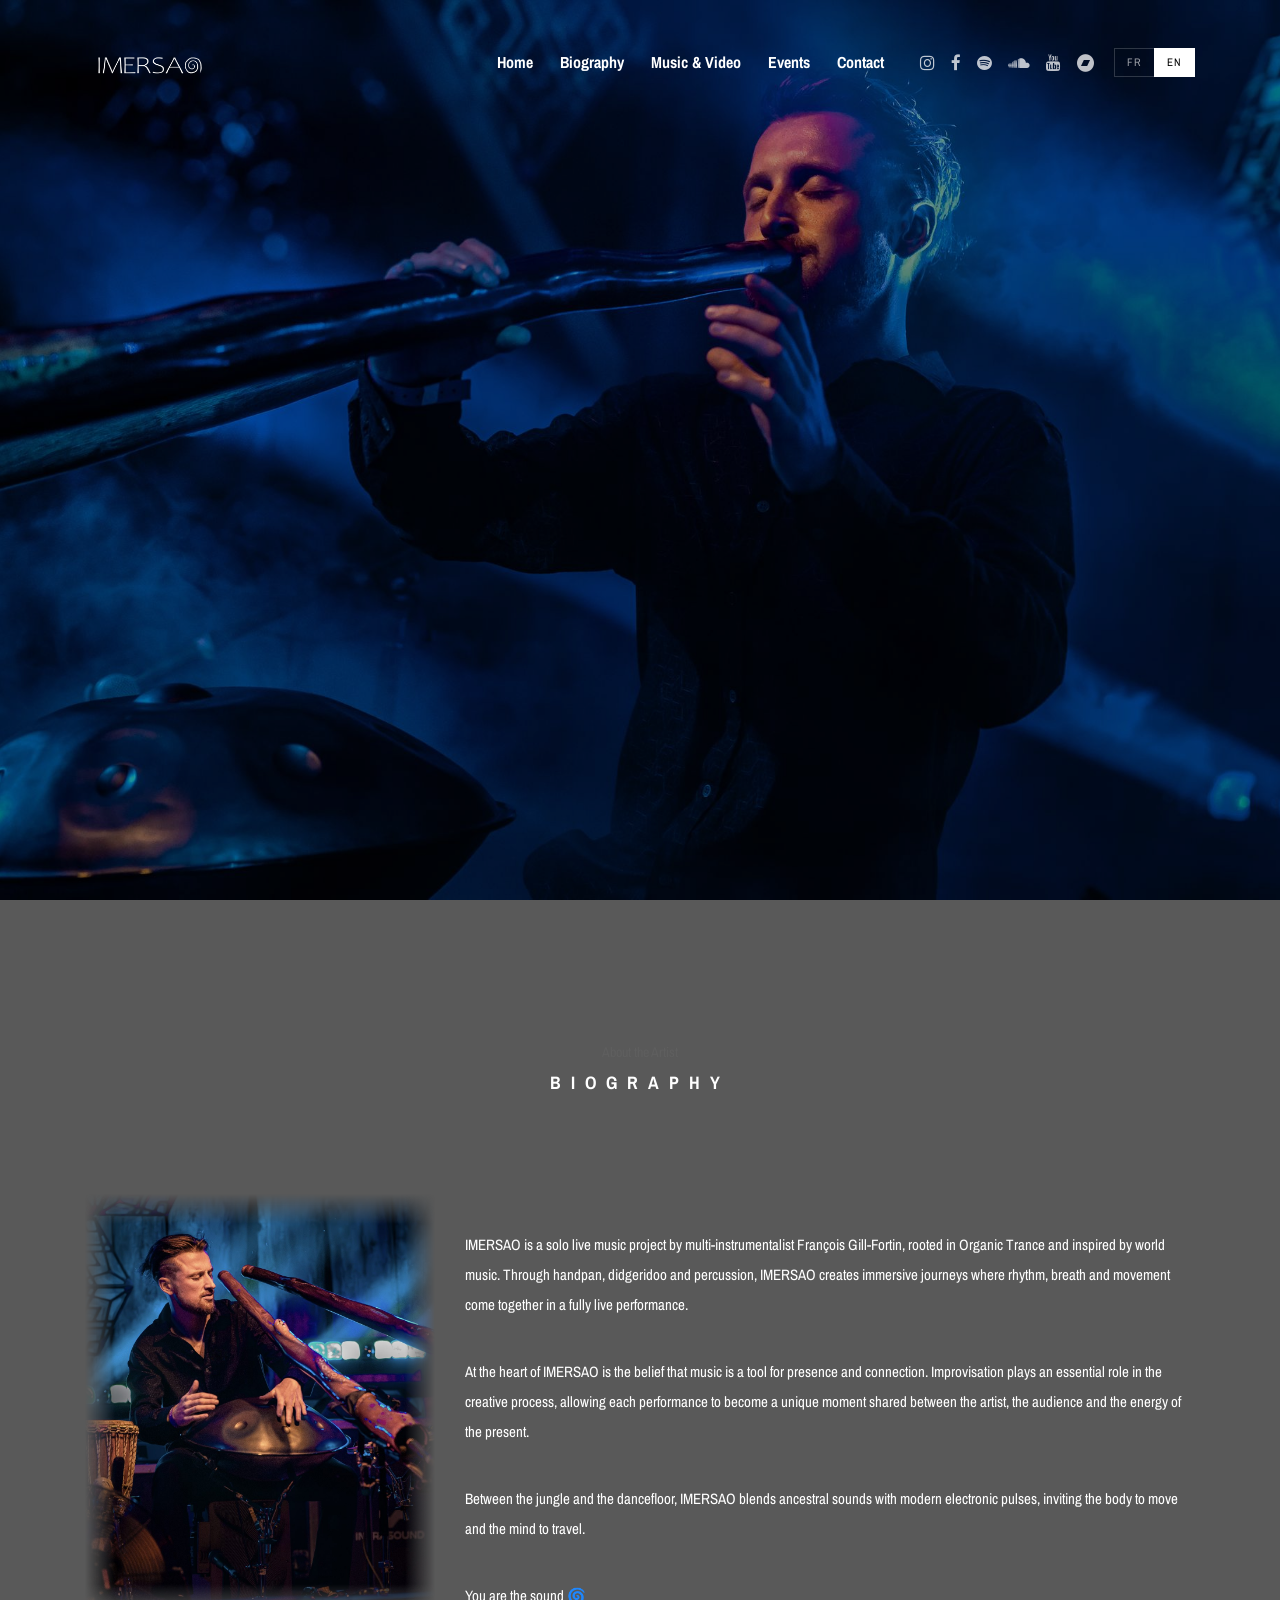
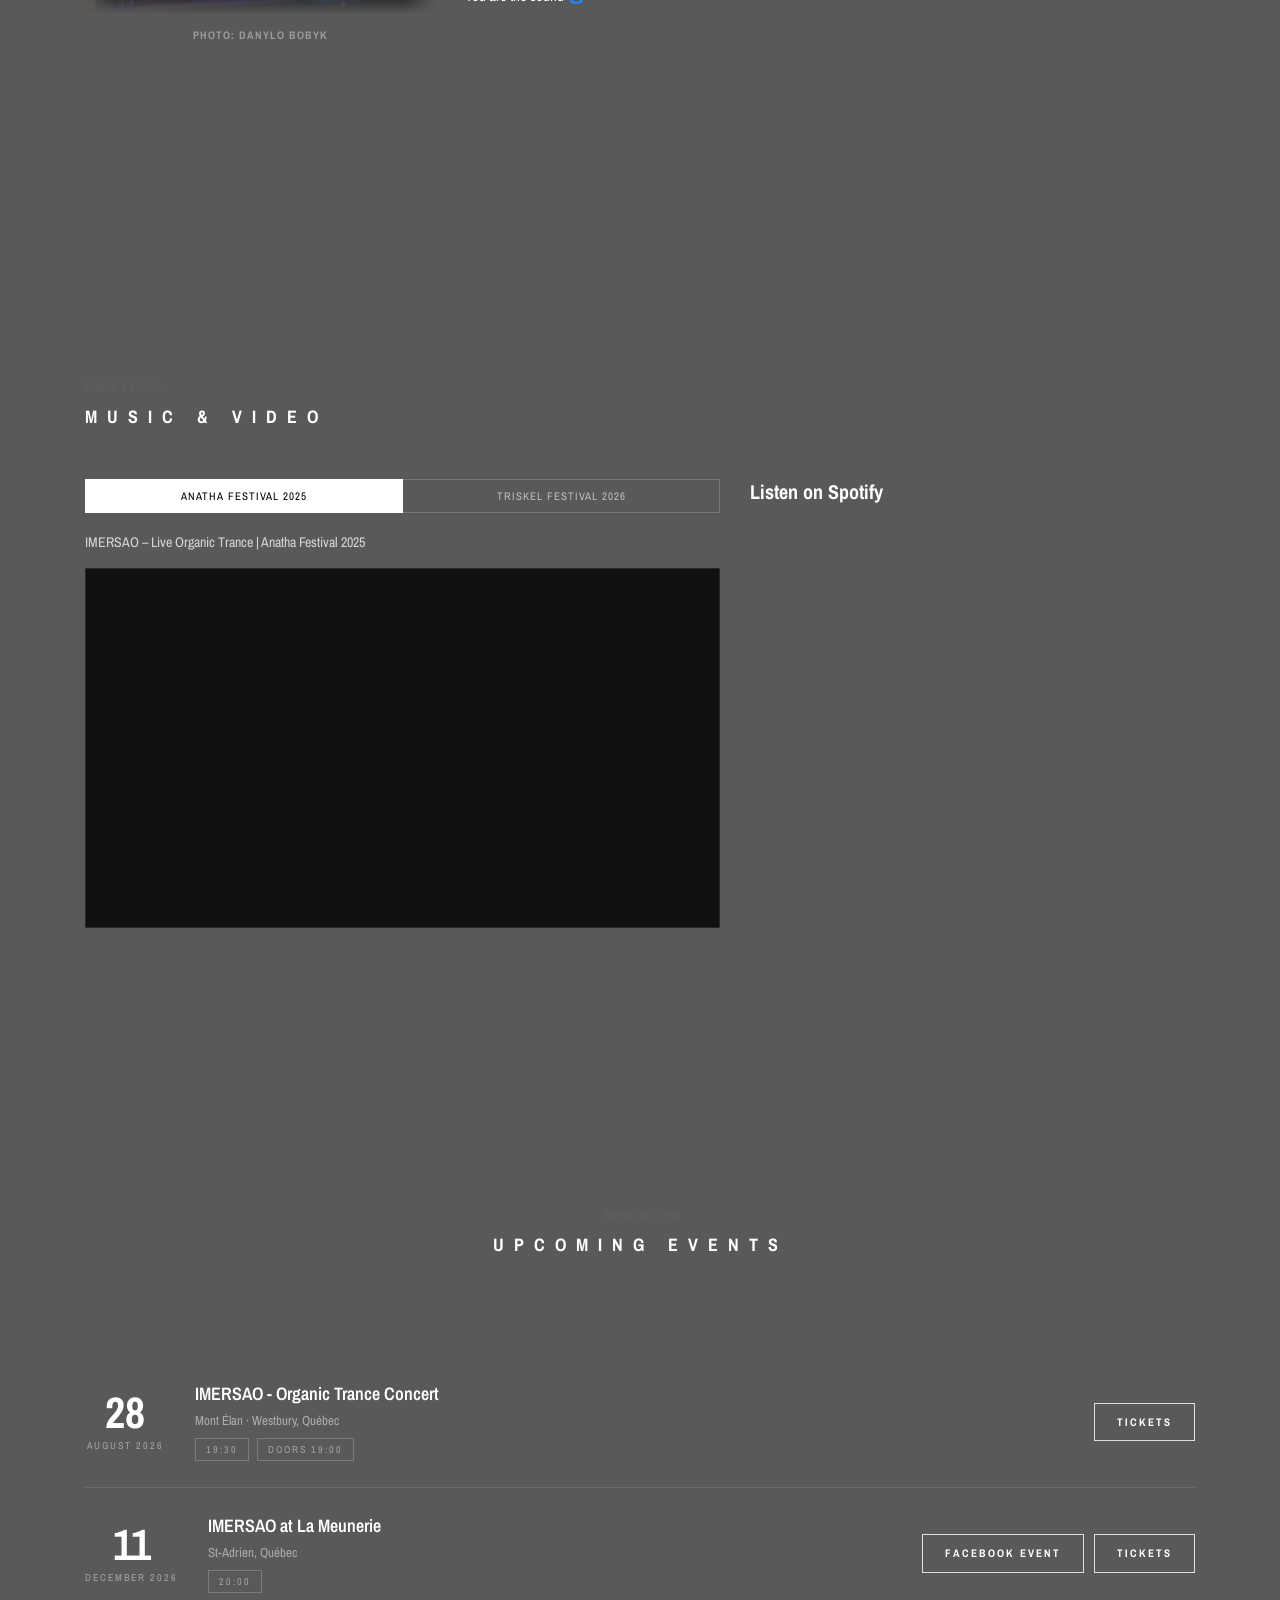
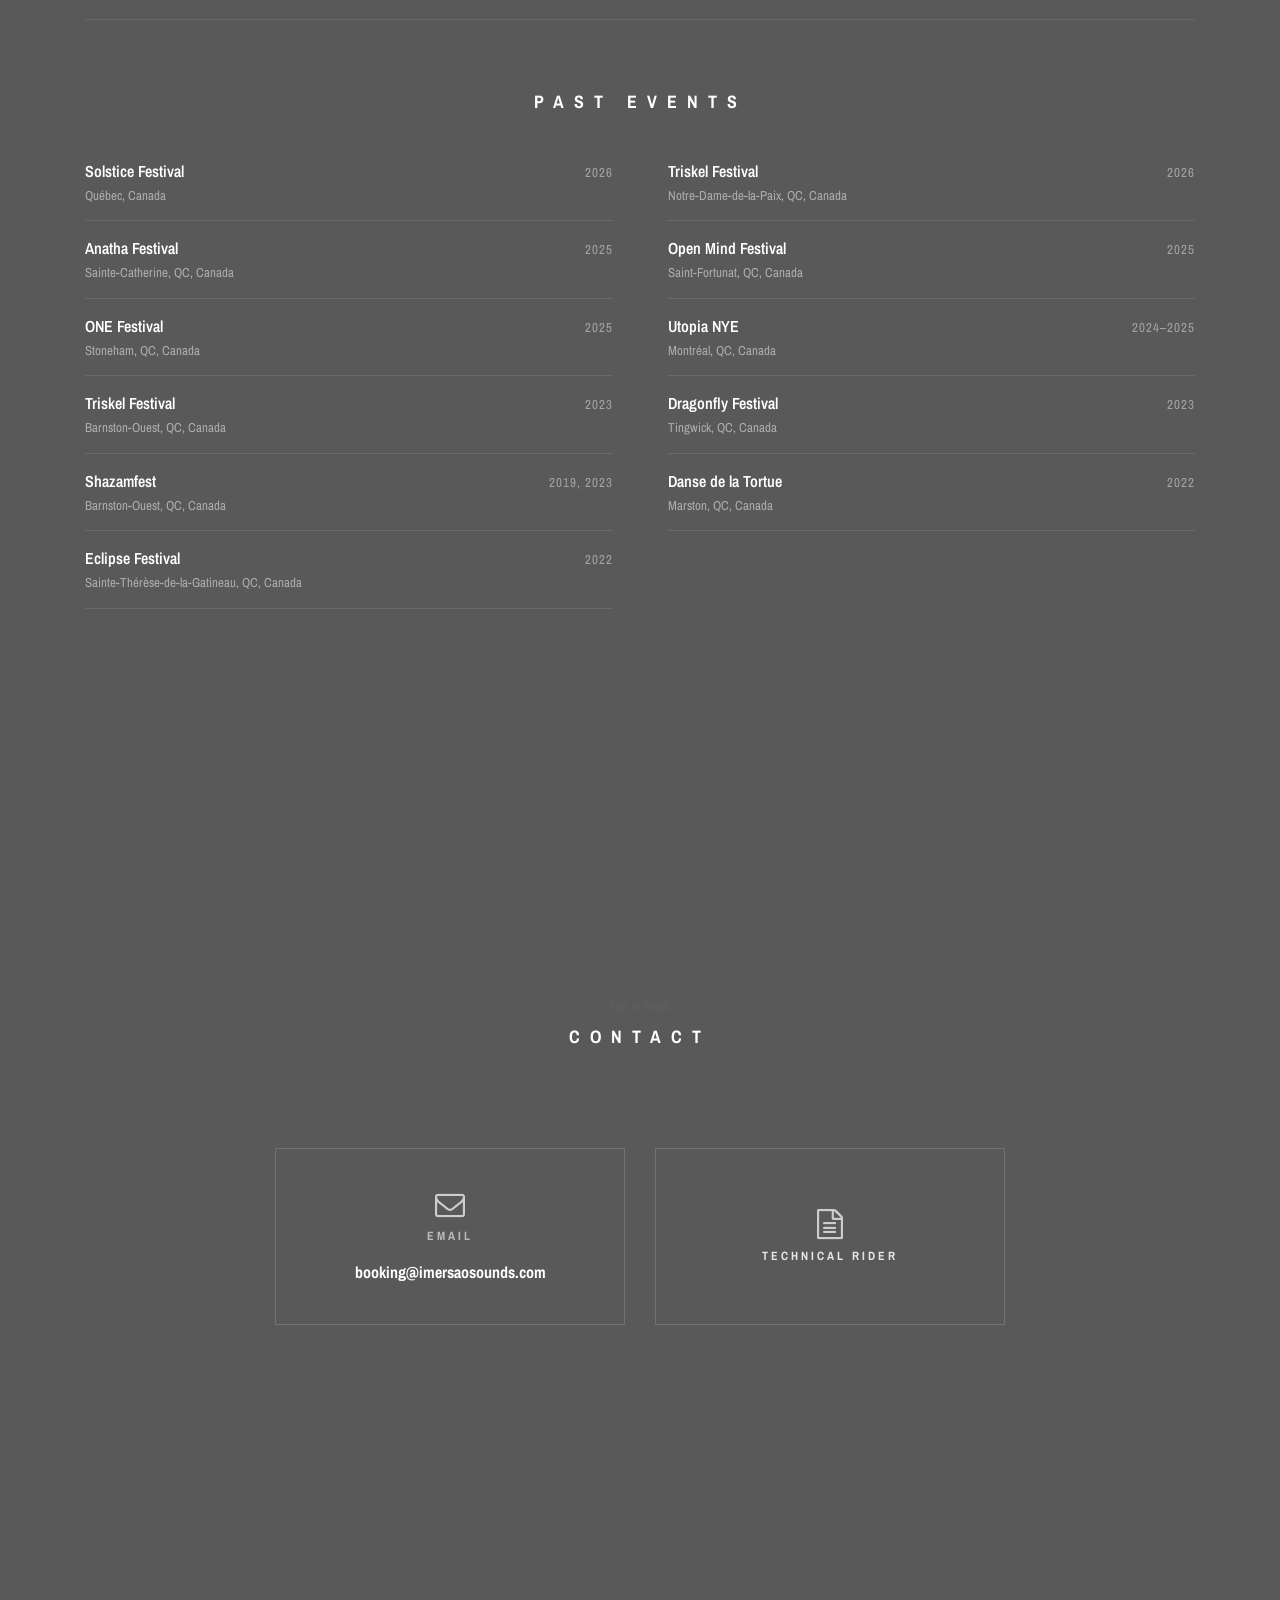
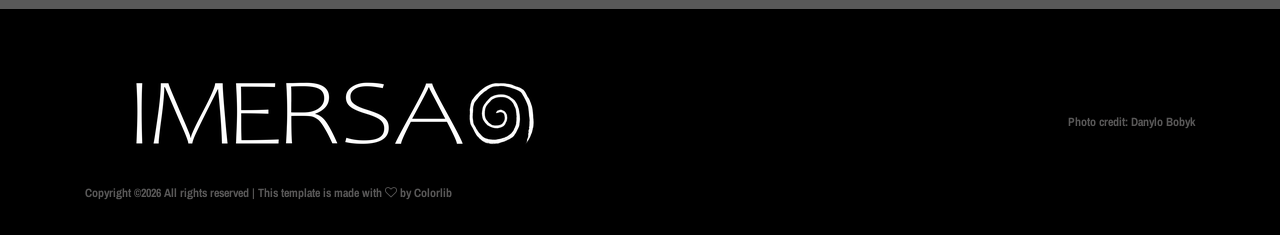
==== index.html @ 619cc7c8 "Modification mise en page event mobile" ====
<!DOCTYPE html>
<html lang="en">

<head>
    <meta charset="UTF-8">
    <meta name="description" content="">
    <meta http-equiv="X-UA-Compatible" content="IE=edge">
    <meta name="viewport" content="width=device-width, initial-scale=1, shrink-to-fit=no">

    <!-- Title -->
    <title>IMERSAO</title>

    <!-- Favicon -->
    <link rel="icon" href="img/core-img/favicon.png">

    <!-- Fonts -->
    <link rel="preconnect" href="https://fonts.googleapis.com">
    <link rel="preconnect" href="https://fonts.gstatic.com" crossorigin>
    <link rel="stylesheet" href="https://fonts.googleapis.com/css?family=Archivo+Narrow:400,400i,500,500i,600,600i,700,700i&display=swap">

    <!-- Preload hero image -->
    <link rel="preload" as="image" href="img/bg-img/bg-1.jpg">

    <!-- Stylesheet (bundled + minified) -->
    <link rel="stylesheet" href="style.min.css">

    <!-- Minimal additions only — no overrides to existing classes -->
    <style>
        .lang-toggle-wrap {
            display: flex;
            align-items: center;
            margin-left: 20px;
        }
        .lang-btn {
            padding: 5px 12px;
            font-size: 11px;
            letter-spacing: 1px;
            text-transform: uppercase;
            cursor: pointer;
            background: transparent;
            color: #fff;
            border: 1px solid rgba(255,255,255,0.3);
            font-family: inherit;
            transition: all 0.2s;
            opacity: 0.6;
        }
        .lang-btn:first-child { border-right: none; }
        .lang-btn.active { background: #fff; color: #000; opacity: 1; }
        .lang-btn:hover:not(.active) { opacity: 1; }

        /* Bio image placeholder */
        .bio-img-placeholder {
            width: 100%;
            min-height: 420px;
            display: flex;
            align-items: center;
            justify-content: center;
            background-size: cover;
            background-position: center;
        }
        .bio-img-placeholder span {
            font-size: 12px;
            letter-spacing: 2px;
            text-transform: uppercase;
            color: rgba(255,255,255,0.3);
        }

        /* Bio stats */
        .bio-stats-row {
            display: flex;
            margin-top: 40px;
            border: 1px solid rgba(255,255,255,0.1);
        }
        .bio-stat-item {
            flex: 1;
            padding: 20px;
            text-align: center;
            border-right: 1px solid rgba(255,255,255,0.1);
        }
        .bio-stat-item:last-child { border-right: none; }
        .bio-stat-num {
            display: block;
            font-size: 34px;
            font-weight: 700;
            color: #fff;
            margin-bottom: 4px;
        }
        .bio-stat-label {
            font-size: 10px;
            letter-spacing: 2px;
            text-transform: uppercase;
            color: rgba(255,255,255,0.45);
        }

        /* Photo credit */
        .photo-credit {
            margin-top: 10px;
            font-size: 11px;
            letter-spacing: 1px;
            text-transform: uppercase;
            color: rgba(255,255,255,0.4);
            text-align: center;
        }
        .photo-credit-footer {
            font-size: 12px;
        }

        /* Media section on dark background */
        #media .music-player-box h5 { color: #fff; }
        .video-caption {
            margin: 0 0 12px;
            font-size: 14px;
            color: rgba(255,255,255,0.75);
        }

        /* Video tabs */
        .video-tabs {
            display: flex;
            gap: 0;
            margin-bottom: 15px;
        }
        .video-tab-btn {
            flex: 1;
            text-align: center;
            padding: 8px 18px;
            font-size: 11px;
            letter-spacing: 1px;
            text-transform: uppercase;
            cursor: pointer;
            background: transparent;
            color: #fff;
            border: 1px solid rgba(255,255,255,0.3);
            font-family: inherit;
            transition: all 0.2s;
            opacity: 0.6;
        }
        .video-tab-btn + .video-tab-btn { border-left: none; }
        .video-tab-btn.active { background: #fff; color: #000; opacity: 1; }
        .video-tab-btn:hover:not(.active) { opacity: 1; }

        /* Video embed */
        .video-embed-wrap {
    position: relative;
    padding-bottom: 56.25%;
    height: 0;
    overflow: hidden;
    border: 1px solid rgba(255,255,255,0.1);
    background: #111;
    cursor: pointer;
}
.video-embed-wrap iframe {
    position: absolute;
    top: 0; left: 0;
    width: 100%; height: 100%;
    border: none;
}
.video-thumb {
    position: absolute;
    inset: 0;
    background-size: cover;
    background-position: center;
    background-color: #111;
    display: flex;
    align-items: center;
    justify-content: center;
    cursor: pointer;
    transition: opacity 0.3s;
}
.video-thumb:hover { opacity: 0.85; }
.video-thumb::before {
    content: '';
    position: absolute;
    inset: 0;
    background: rgba(0,0,0,0.35);
}
.video-play-circle {
    position: relative;
    z-index: 2;
    width: 72px; height: 72px;
    border-radius: 50%;
    background: rgba(255,255,255,0.92);
    display: flex; align-items: center; justify-content: center;
    transition: transform 0.2s;
}
.video-thumb:hover .video-play-circle { transform: scale(1.1); }
.video-play-circle svg { width: 28px; height: 28px; margin-left: 4px; }
.video-id-input-wrap {
    position: absolute;
    bottom: 12px; left: 12px; right: 12px;
    z-index: 10;
    display: flex;
    gap: 8px;
}
.video-id-input {
    flex: 1;
    padding: 7px 12px;
    background: rgba(0,0,0,0.7);
    border: 1px solid rgba(255,255,255,0.3);
    color: #fff;
    font-size: 12px;
    font-family: inherit;
    outline: none;
}
.video-id-input::placeholder { color: rgba(255,255,255,0.4); }
.video-id-btn {
    padding: 7px 14px;
    background: #fff;
    color: #000;
    border: none;
    font-size: 11px;
    letter-spacing: 1px;
    text-transform: uppercase;
    cursor: pointer;
    font-family: inherit;
    font-weight: 600;
}

        /* Track list */
        .track-list { list-style: none; padding: 0; margin: 0; }
        .track-item {
            display: flex;
            align-items: center;
            gap: 12px;
            padding: 12px 0;
            border-bottom: 1px solid rgba(255,255,255,0.08);
            cursor: pointer;
            transition: padding-left 0.2s;
        }
        .track-item:hover { padding-left: 6px; }
        .track-num { font-size: 12px; color: rgba(255,255,255,0.3); width: 22px; text-align: center; flex-shrink: 0; }
        .track-info { flex: 1; }
        .track-name { font-size: 14px; color: #fff; margin-bottom: 2px; }
        .track-artist { font-size: 12px; color: rgba(255,255,255,0.45); }
        .track-dur { font-size: 12px; color: rgba(255,255,255,0.35); flex-shrink: 0; }
        .track-play-btn {
            width: 30px; height: 30px;
            border-radius: 50%;
            border: 1px solid rgba(255,255,255,0.3);
            background: transparent;
            color: #fff;
            display: flex; align-items: center; justify-content: center;
            cursor: pointer;
            transition: all 0.2s;
            flex-shrink: 0;
        }
        .track-play-btn:hover { background: #fff; color: #000; }
        .track-play-btn svg { width: 10px; height: 10px; }
        .player-bar {
            margin-top: 18px;
            padding: 14px 16px;
            background: rgba(255,255,255,0.05);
            border: 1px solid rgba(255,255,255,0.1);
        }
        .player-meta { margin-bottom: 8px; }
        .player-track-name { font-size: 13px; color: #fff; }
        .player-track-artist { font-size: 11px; color: rgba(255,255,255,0.45); }
        audio { width: 100%; }

        /* Events */
        .event-row {
            display: flex;
            align-items: center;
            gap: 30px;
            padding: 26px 0;
            border-bottom: 1px solid rgba(255,255,255,0.1);
            transition: padding-left 0.3s;
        }
        .event-row:hover { padding-left: 8px; }
        .event-date-box { text-align: center; min-width: 80px; flex-shrink: 0; }
        .event-day { font-size: 44px; font-weight: 700; color: #fff; line-height: 1; }
        .event-month-lbl { font-size: 10px; letter-spacing: 2px; text-transform: uppercase; color: rgba(255,255,255,0.45); margin-top: 4px; }
        .event-details { flex: 1; }
        .event-details h5 { font-size: 18px; color: #fff; margin-bottom: 5px; font-weight: 600; }
        .event-venue-lbl { font-size: 13px; color: rgba(255,255,255,0.5); }
        .event-tags-row { display: flex; gap: 8px; margin-top: 8px; }
        .event-tag {
            font-size: 10px; letter-spacing: 2px; text-transform: uppercase;
            padding: 3px 10px;
            border: 1px solid rgba(255,255,255,0.2);
            color: rgba(255,255,255,0.45);
        }
        .event-ticket-btn {
            display: inline-block;
            padding: 10px 22px;
            border: 1px solid rgba(255,255,255,0.8);
            color: #fff;
            font-size: 11px;
            letter-spacing: 2px;
            text-transform: uppercase;
            text-decoration: none;
            white-space: nowrap;
            transition: all 0.2s;
            flex-shrink: 0;
        }
        .event-ticket-btn:hover { background: #fff; color: #000; text-decoration: none; }
        .event-ticket-btn.sold-out { border-color: rgba(255,255,255,0.2); color: rgba(255,255,255,0.3); pointer-events: none; }

        /* Form success */
        .form-success {
            display: none;
            padding: 14px 18px;
            border: 1px solid rgba(255,255,255,0.3);
            background: rgba(255,255,255,0.05);
            color: #fff;
            font-size: 13px;
            margin-top: 16px;
            letter-spacing: 1px;
        }

        @media (max-width: 767px) {

            /* Upcoming events — mobile layout */
            .event-row {
                display: grid;
                grid-template-columns: 64px minmax(0, 1fr);
                column-gap: 16px;
                row-gap: 14px;
                align-items: start;
                padding: 24px 0;
            }

            .event-date-box {
                grid-column: 1;
                width: 64px;
                min-width: 64px;
                text-align: center;
            }

            .event-day {
                font-size: 38px;
            }

            .event-month-lbl {
                font-size: 9px;
                letter-spacing: 1.5px;
            }

            .event-details {
                grid-column: 2;
                min-width: 0;
            }

            .event-details h5 {
                font-size: 17px;
                line-height: 1.25;
                margin-bottom: 5px;
            }

            .event-venue-lbl {
                font-size: 12px;
                line-height: 1.4;
            }

            .event-tags-row {
                flex-wrap: wrap;
                gap: 6px;
                margin-top: 8px;
            }

            .event-tag {
                font-size: 9px;
                letter-spacing: 1.5px;
            }

            /* Single ticket button */
            .event-row > .event-ticket-btn {
                grid-column: 1 / -1;
                width: 100%;
                box-sizing: border-box;
                text-align: center;
                margin-top: 2px;
            }

            /* Multiple event buttons */
            .event-row > .event-actions {
                grid-column: 1 / -1;
                width: 100% !important;
                display: flex !important;
                gap: 8px !important;
                justify-content: stretch !important;
                align-items: stretch !important;
            }

            .event-actions .event-ticket-btn {
                flex: 1;
                min-width: 0;
                text-align: center;
                padding: 10px 8px;
                font-size: 10px;
                letter-spacing: 1.2px;
                white-space: normal;
            }

            .bio-stats-row { flex-wrap: wrap; }
            .lang-toggle-wrap { margin-left: 8px; }
        }

        /* Each section fills the viewport height */
        .single-hero-slide {
            height: 100vh !important;
            height: 100svh !important;
        }
        #bio, #media, #evenements, #contact {
            min-height: 100vh;
            min-height: 100svh;
            display: flex;
            flex-direction: column;
            justify-content: center;
        }

        /* Match Spotify block height with YouTube block */
        #media .row.align-items-start {
            align-items: stretch !important;
        }
        #media .col-lg-5 {
            display: flex;
        }
        #media .music-player-box {
            width: 100%;
            height: 100%;
            display: flex;
            flex-direction: column;
        }
        #media .music-player-box iframe {
            flex: 1;
            height: 100% !important;
            min-height: 352px;
        }

        /* Round back-to-top button */
        #scrollUp {
            border-radius: 50% !important;
            border: 1px solid #000 !important;
        }


        /* Soft edge around the Biography artist image: edges fade to transparent */
        .bio-img-placeholder {
            position: relative;
            -webkit-mask-image: linear-gradient(to right, transparent 0, #000 30px, #000 calc(100% - 30px), transparent 100%), linear-gradient(to bottom, transparent 0, #000 30px, #000 calc(100% - 30px), transparent 100%);
            -webkit-mask-composite: source-in;
            mask-image: linear-gradient(to right, transparent 0, #000 30px, #000 calc(100% - 30px), transparent 100%), linear-gradient(to bottom, transparent 0, #000 30px, #000 calc(100% - 30px), transparent 100%);
            mask-composite: intersect;
        }

        /* ===== Header social icons (top) ===== */
        .header-social {
            display: flex;
            align-items: center;
            gap: 16px;
            margin-left: 24px;
        }
        .header-social a {
            color: #fff;
            font-size: 17px;
            line-height: 1;
            opacity: 0.75;
            transition: opacity 0.2s, transform 0.2s;
        }
        .header-social a:hover {
            opacity: 1;
            transform: translateY(-2px);
        }
        .header-social--mobile { display: none; }

        /* ===== Contact: Technical Rider as a clickable box, same height as Email ===== */
        a.contact-info-link { color: #fff; text-decoration: none; display: block; }
        a.contact-info-link:hover { text-decoration: none; }
        a.contact-info-link h5 { opacity: 0.85; margin-bottom: 0; transition: opacity 0.2s; }
        a.contact-info-link:hover h5 { opacity: 1; }
        @media (min-width: 768px) {
            #contact .row.justify-content-center { align-items: stretch; }
            #contact .contact-info-block {
                height: 100%;
                margin-bottom: 0;
                display: flex;
                flex-direction: column;
                align-items: center;
                justify-content: center;
            }
        }

        /* ===== Past events ===== */
        .past-events-heading {
            margin-top: 70px;
            margin-bottom: 30px;
        }
        .past-events-grid {
            display: grid;
            grid-template-columns: repeat(2, 1fr);
            column-gap: 55px;
            row-gap: 0;
        }
        .past-event {
            display: flex;
            align-items: baseline;
            justify-content: space-between;
            gap: 16px;
            padding: 15px 0;
            border-bottom: 1px solid rgba(255,255,255,0.1);
            transition: padding-left 0.25s;
        }
        .past-event:hover { padding-left: 6px; }
        .past-event-info { flex: 1; }
        .past-event-name { font-size: 16px; font-weight: 600; color: #fff; margin-bottom: 3px; }
        .past-event-place { font-size: 13px; color: rgba(255,255,255,0.5); }
        .past-event-year {
            font-size: 13px;
            color: rgba(255,255,255,0.45);
            letter-spacing: 1px;
            white-space: nowrap;
            flex-shrink: 0;
        }

        /* ===== Mobile header: sections collapse into the hamburger, social icons stay to its right ===== */
        @media (max-width: 991px) {
            .header-social--desktop { display: none; }
            .header-area .oneMusic-main-menu .classy-navbar.justify-content-between { justify-content: flex-start !important; }
            .header-area .oneMusic-main-menu .classy-navbar .nav-brand { margin-right: auto; }
            .header-social--mobile {
                display: flex;
                align-items: center;
                gap: 15px;
                margin-left: 16px;
            }
            .header-social--mobile a { font-size: 18px; opacity: 0.85; }
        }
        @media (max-width: 400px) {
            .header-social--mobile { gap: 11px; margin-left: 10px; }
            .header-social--mobile a { font-size: 16px; }
        }
        @media (max-width: 767px) {
            .past-events-grid { grid-template-columns: 1fr; column-gap: 0; }
            .past-events-heading { margin-top: 50px; }
        }

    </style>
</head>

<!-- Google tag (gtag.js) -->
<script async src="https://www.googletagmanager.com/gtag/js?id=G-1QS2NX63T1"></script>
<script>
  window.dataLayer = window.dataLayer || [];
  function gtag(){dataLayer.push(arguments);}
  gtag('js', new Date());

  gtag('config', 'G-1QS2NX63T1');
</script>

<body>
    <!-- Preloader -->
    <div class="preloader d-flex align-items-center justify-content-center">
        <div class="lds-ellipsis">
            <div></div><div></div><div></div><div></div>
        </div>
    </div>

    <!-- ##### Header Area Start ##### -->
    <header class="header-area">
        <div class="oneMusic-main-menu">
            <div class="classy-nav-container breakpoint-off">
                <div class="container">
                    <nav class="classy-navbar justify-content-between" id="oneMusicNav">

                        <!-- Nav brand -->
                        <a href="#accueil" class="nav-brand"><img src="img/core-img/logo.png" alt=""></a>

                        <!-- Navbar Toggler -->
                        <div class="classy-navbar-toggler">
                            <span class="navbarToggler"><span></span><span></span><span></span></span>
                        </div>

                        <!-- Mobile-only social icons (kept in the header, to the right of the hamburger) -->
                        <div class="header-social header-social--mobile">
                            <a href="https://www.instagram.com/imersao_sounds" target="_blank" rel="noopener" aria-label="Instagram"><i class="fa fa-instagram"></i></a>
                            <a href="https://www.facebook.com/imersaosounds" target="_blank" rel="noopener" aria-label="Facebook"><i class="fa fa-facebook"></i></a>
                            <a href="https://open.spotify.com/intl-fr/artist/4L17CZS2GsXfsqWgqgnSkA" target="_blank" rel="noopener" aria-label="Spotify"><i class="fa fa-spotify"></i></a>
                            <a href="https://soundcloud.com/imersao_sounds" target="_blank" rel="noopener" aria-label="Soundcloud"><i class="fa fa-soundcloud"></i></a>
                            <a href="https://www.youtube.com/@imersao_sounds" target="_blank" rel="noopener" aria-label="YouTube"><i class="fa fa-youtube"></i></a>
                            <a href="https://imersao.bandcamp.com" target="_blank" rel="noopener" aria-label="Bandcamp"><i class="fa fa-bandcamp"></i></a>
                        </div>

                        <!-- Menu -->
                        <div class="classy-menu">
                            <div class="classycloseIcon">
                                <div class="cross-wrap"><span class="top"></span><span class="bottom"></span></div>
                            </div>

                            <!-- Nav Start -->
                            <div class="classynav">
                                <ul>
                                    <li><a href="#accueil" class="t" data-en="Home" data-fr="Accueil">Home</a></li>
                                    <li><a href="#bio" class="t" data-en="Biography" data-fr="Biographie">Biography</a></li>
                                    <li><a href="#media" class="t" data-en="Music &amp; Video" data-fr="Musique &amp; Vidéo">Music &amp; Video</a></li>
                                    <li><a href="#evenements" class="t" data-en="Events" data-fr="Événements">Events</a></li>
                                    <li><a href="#contact" class="t" data-en="Contact" data-fr="Contact">Contact</a></li>
                                </ul>

                                <div class="header-social header-social--desktop">
                                    <a href="https://www.instagram.com/imersao_sounds" target="_blank" rel="noopener" aria-label="Instagram"><i class="fa fa-instagram"></i></a>
                                    <a href="https://www.facebook.com/imersaosounds" target="_blank" rel="noopener" aria-label="Facebook"><i class="fa fa-facebook"></i></a>
                                    <a href="https://open.spotify.com/intl-fr/artist/4L17CZS2GsXfsqWgqgnSkA" target="_blank" rel="noopener" aria-label="Spotify"><i class="fa fa-spotify"></i></a>
                                    <a href="https://soundcloud.com/imersao_sounds" target="_blank" rel="noopener" aria-label="Soundcloud"><i class="fa fa-soundcloud"></i></a>
                                    <a href="https://www.youtube.com/@imersao_sounds" target="_blank" rel="noopener" aria-label="YouTube"><i class="fa fa-youtube"></i></a>
                                    <a href="https://imersao.bandcamp.com" target="_blank" rel="noopener" aria-label="Bandcamp"><i class="fa fa-bandcamp"></i></a>
                                </div>

                                <div class="lang-toggle-wrap">
                                    <button class="lang-btn" onclick="setLang('fr')" id="btn-fr">FR</button>
                                    <button class="lang-btn active" onclick="setLang('en')" id="btn-en">EN</button>
                                </div>
                            </div>
                            <!-- Nav End -->
                    </nav>
                </div>
            </div>
        </div>
    </header>
    <!-- ##### Header Area End ##### -->

    <!-- ##### Hero Area Start ##### -->
    <section class="hero-area" id="accueil">
        <div class="hero-slides owl-carousel">
            <div class="single-hero-slide d-flex align-items-center justify-content-center">
                <div class="slide-img bg-img" style="background-image: url(img/bg-img/bg-1.jpg);"></div>
                <div class="container">
                    <div class="row">
                        <div class="col-12">
                            <div class="hero-slides-content text-center">
                                <!-- hero button removed -->
                            </div>
                        </div>
                    </div>
                </div>
            </div>

            <div class="single-hero-slide d-flex align-items-center justify-content-center">
                <div class="slide-img bg-img" style="background-image: url(img/bg-img/bg-2.jpg);"></div>
                <div class="container">
                    <div class="row">
                        <div class="col-12">
                            <div class="hero-slides-content text-center">
                                                               <!-- hero button removed -->
                            </div>
                        </div>
                    </div>
                </div>
            </div>
        </div>
    </section>
    <!-- ##### Hero Area End ##### -->

    <!-- ##### Bio Area Start ##### -->
    <section class="featured-artist-area section-padding-100 bg-img bg-overlay bg-fixed" style="background-image: url(img/bg-img/bg-4.jpg);" id="bio">
        <div class="container">
            <div class="row">
                <div class="col-12">
                    <div class="section-heading white wow fadeInUp" data-wow-delay="100ms">
                        <p class="t" data-en="About the Artist" data-fr="À propos de l'artiste">About the Artist</p>
                        <h2 class="t" data-en="Biography" data-fr="Biographie">Biography</h2>
                    </div>
                </div>
            </div>
            <div class="row align-items-center">
                <div class="col-12 col-md-5 col-lg-4 wow fadeInUp" data-wow-delay="150ms">
                    <div class="featured-artist-thumb">
  			<div class="bio-img-placeholder" style="background-image: url('./img/bg-img/artist.JPG');">
  			</div>
  			<p class="photo-credit">
    <a href="https://www.instagram.com/danylobobyk/" target="_blank" rel="noopener"
       class="t" data-en="Photo: Danylo Bobyk" data-fr="Photo : Danylo Bobyk"
       style="color: inherit; text-decoration: none; font-size: 11px; letter-spacing: 1px; text-transform: uppercase;">Photo: Danylo Bobyk</a>
</p>
		</div>
                </div>
                <div class="col-12 col-md-7 col-lg-8 wow fadeInUp" data-wow-delay="200ms">
                    <div class="featured-artist-content">
                        <p class="t"
                           data-en="IMERSAO is a solo live music project by multi-instrumentalist François Gill-Fortin, rooted in Organic Trance and inspired by world music. Through handpan, didgeridoo and percussion, IMERSAO creates immersive journeys where rhythm, breath and movement come together in a fully live performance."
                           data-fr="IMERSAO est un projet solo de musique live porté par le multi-instrumentiste François Gill-Fortin, ancré dans l’Organic Trance et inspiré des musiques du monde. Sur scène, handpan, didgeridoo et percussions sont joués simultanément, dans une performance guidée par le rythme, le souffle et le mouvement."> IMERSAO is a solo live music project by multi-instrumentalist François Gill-Fortin, rooted in Organic Trance and inspired by world music. Through handpan, didgeridoo and percussion, IMERSAO creates immersive journeys where rhythm, breath and movement come together in a fully live performance.
                        </p>
                        <br>
                        <p class="t"
                           data-en="At the heart of IMERSAO is the belief that music is a tool for presence and connection. Improvisation plays an essential role in the creative process, allowing each performance to become a unique moment shared between the artist, the audience and the energy of the present."
                           data-fr="Au cœur du projet se trouve la conviction que la musique est un outil de présence et de connexion. L’improvisation joue un rôle essentiel dans le processus créatif, permettant à chaque performance de devenir un moment unique partagé entre l’artiste, le public et l’énergie du moment présent.">
                            At the heart of IMERSAO is the belief that music is a tool for presence and connection. Improvisation plays an essential role in the creative process, allowing each performance to become a unique moment shared between the artist, the audience and the energy of the present.
                        </p>
			<br>
                        <p class="t"
                           data-en="Between the jungle and the dancefloor, IMERSAO blends ancestral sounds with modern electronic pulses, inviting the body to move and the mind to travel."
                           data-fr="Entre la jungle et le dancefloor, IMERSAO mêle sonorités ancestrales et pulsations électroniques modernes, invitant le corps à bouger et l’esprit à voyager.
Une expérience live à vivre et à ressentir.">
                            Between the jungle and the dancefloor, IMERSAO blends ancestral sounds with modern electronic pulses, inviting the body to move and the mind to travel.
                        </p>
<br>
                        <p class="t"
                           data-en="You are the sound 🌀"
                           data-fr="You are the sound 🌀">
                            You are the sound 🌀
                        </p>
                    </div>
                </div>
            </div>
        </div>
    </section>
    <!-- ##### Bio Area End ##### -->

    <!-- ##### Music & Video Area Start ##### -->
<section class="miscellaneous-area section-padding-100 bg-img bg-overlay bg-fixed" style="background-image: url(img/bg-img/bg-4.jpg);" id="media">
    <div class="container">

        <div class="row">
            <div class="col-12">
                <div class="section-heading white text-left mb-50 wow fadeInUp" data-wow-delay="50ms">
                    <p class="t" data-en="Watch & Listen" data-fr="Regarder & Écouter">Watch & Listen</p>
                    <h2 class="t" data-en="Music & Video" data-fr="Musique & Vidéo">Music & Video</h2>
                </div>
            </div>
        </div>

        <div class="row align-items-start">

            <!-- YouTube Video -->
            <div class="col-12 col-lg-7 wow fadeInUp" data-wow-delay="100ms">
		<div class="video-tabs">
                    <button class="video-tab-btn active" id="video-tab-0" onclick="showVideo(0)">Anatha Festival 2025</button>
                    <button class="video-tab-btn" id="video-tab-1" onclick="showVideo(1)">Triskel Festival 2026</button>
                </div>
                <p class="video-caption" id="video-caption">IMERSAO – Live Organic Trance | Anatha Festival 2025</p>
                <div class="video-embed-wrap">

                    <iframe id="video-frame-0"
                        src="https://www.youtube.com/embed/4dPpUeD_2Dw"
                        allow="accelerometer; autoplay; clipboard-write; encrypted-media; gyroscope; picture-in-picture"
                        allowfullscreen
                        loading="lazy">
                    </iframe>
                    <iframe id="video-frame-1"
                        src="https://www.youtube.com/embed/3jj1FUk7ino"
                        allow="accelerometer; autoplay; clipboard-write; encrypted-media; gyroscope; picture-in-picture"
                        allowfullscreen
                        loading="lazy"
                        style="display: none;">
                    </iframe>

                </div>

                

            </div>

            <!-- Spotify Music Player -->
            <div class="col-12 col-lg-5 wow fadeInUp" data-wow-delay="200ms">

                <div class="music-player-box">

                    <h5 class="t"
                        data-en="Listen on Spotify"
                        data-fr="Écouter sur Spotify">
                        Listen on Spotify
                    </h5>

                    <iframe
                        style="border-radius:12px"
                        src="https://open.spotify.com/embed/artist/4L17CZS2GsXfsqWgqgnSkA?utm_source=generator&theme=0"
                        width="100%"
                        height="352"
                        frameborder="0"
                        allow="autoplay; clipboard-write; encrypted-media; fullscreen; picture-in-picture"
                        loading="lazy">
                    </iframe>

                </div>

            </div>

        </div>

    </div>
</section>
<!-- ##### Music & Video Area End ##### -->

    
    <!-- ##### Events Area Start ##### -->
    <section class="contact-area section-padding-100 bg-img bg-overlay bg-fixed has-bg-img" style="background-image: url(img/bg-img/bg-4.jpg);" id="evenements">
        <div class="container">
            <div class="row">
                <div class="col-12">
                    <div class="section-heading white wow fadeInUp" data-wow-delay="100ms">
                        <p class="t" data-en="See what's new" data-fr="Voir les nouveautés">See what's new</p>
                        <h2 class="t" data-en="Upcoming Events" data-fr="Prochains Événements">Upcoming Events</h2>
                    </div>
                </div>
            </div>
            <div class="row">
                <div class="col-12 wow fadeInUp" data-wow-delay="150ms">

                    <!-- ===== Upcoming Event: Mont Élan ===== -->
                    <div class="event-row">
                        <div class="event-date-box">
                            <div class="event-day">28</div>
                            <div class="event-month-lbl t"
                                 data-en="August 2026"
                                 data-fr="Août 2026">August 2026</div>
                        </div>

                        <div class="event-details">
                            <h5 class="t"
                                data-en="IMERSAO - Organic Trance Concert"
                                data-fr="IMERSAO - Concert Transe Organique">IMERSAO - Organic Trance Concert</h5>
                            <div class="event-venue-lbl">
                                Mont Élan · Westbury, Québec
                            </div>
                            <div class="event-tags-row">
                                <span class="event-tag">19:30</span>
                                <span class="event-tag t"
                                      data-en="Doors 19:00"
                                      data-fr="Portes 19h">Doors 19:00</span>
                            </div>
                        </div>

                        <a href="https://billets.xltrax.com/evenement.php?slug=imersao-concert-transe-mont-elan"
                           target="_blank"
                           rel="noopener"
                           class="event-ticket-btn t"
                           data-en="Tickets"
                           data-fr="Billets">Tickets</a>
                    </div>

                    <!-- ===== Upcoming Event: St-Adrien ===== -->
                    <div class="event-row">
                        <div class="event-date-box">
                            <div class="event-day">11</div>
                            <div class="event-month-lbl t"
                                 data-en="December 2026"
                                 data-fr="Décembre 2026">December 2026</div>
                        </div>

                        <div class="event-details">
                            <h5 class="t"
                                data-en="IMERSAO at La Meunerie"
                                data-fr="IMERSAO à La Meunerie">IMERSAO at La Meunerie</h5>
                            <div class="event-venue-lbl">
                                St-Adrien, Québec
                            </div>
                            <div class="event-tags-row">
                                <span class="event-tag">20:00</span>
                            </div>
                        </div>

                        <div class="event-actions" style="display:flex; gap:10px; align-items:center; flex-shrink:0;">
                            <a href="https://www.facebook.com/events/s/imersao-a-la-meunerie/1608226860874380/?mibextid=wwXIfr&rdid=48KAY2XuEtcugPSw2&share_url=https%3A%2F%2Fwww.facebook.com%2Fshare%2F1GaBfbRHYnF%2F%3Fmibextid%3DwwXIfr#"
                               target="_blank"
                               rel="noopener"
                               class="event-ticket-btn t"
                               data-en="Facebook Event"
                               data-fr="Événement Facebook">Facebook Event</a>
                            <a href="https://www.zeffy.com/fr-CA/ticketing/imersao-a-la-meunerie"
                               target="_blank"
                               rel="noopener"
                               class="event-ticket-btn t"
                               data-en="Tickets"
                               data-fr="Billets">Tickets</a>
                        </div>
                    </div>

                    <!-- ===== Past Events ===== -->
                    <div class="section-heading white past-events-heading">
                        <h2 class="t" data-en="Past Events" data-fr="Événements passés">Past Events</h2>
                    </div>
                    <div class="past-events-grid">
                        <div class="past-event">
                            <div class="past-event-info">
                                <div class="past-event-name">Solstice Festival</div>
                                <div class="past-event-place">Québec, Canada</div>
                            </div>
                            <div class="past-event-year">2026</div>
                        </div>
                        <div class="past-event">
                            <div class="past-event-info">
                                <div class="past-event-name">Triskel Festival</div>
                                <div class="past-event-place">Notre-Dame-de-la-Paix, QC, Canada</div>
                            </div>
                            <div class="past-event-year">2026</div>
                        </div>
                        <div class="past-event">
                            <div class="past-event-info">
                                <div class="past-event-name">Anatha Festival</div>
                                <div class="past-event-place">Sainte-Catherine, QC, Canada</div>
                            </div>
                            <div class="past-event-year">2025</div>
                        </div>
                        <div class="past-event">
                            <div class="past-event-info">
                                <div class="past-event-name">Open Mind Festival</div>
                                <div class="past-event-place">Saint-Fortunat, QC, Canada</div>
                            </div>
                            <div class="past-event-year">2025</div>
                        </div>
                        <div class="past-event">
                            <div class="past-event-info">
                                <div class="past-event-name">ONE Festival</div>
                                <div class="past-event-place">Stoneham, QC, Canada</div>
                            </div>
                            <div class="past-event-year">2025</div>
                        </div>
                        <div class="past-event">
                            <div class="past-event-info">
                                <div class="past-event-name">Utopia NYE</div>
                                <div class="past-event-place">Montréal, QC, Canada</div>
                            </div>
                            <div class="past-event-year">2024–2025</div>
                        </div>
                        <div class="past-event">
                            <div class="past-event-info">
                                <div class="past-event-name">Triskel Festival</div>
                                <div class="past-event-place">Barnston-Ouest, QC, Canada</div>
                            </div>
                            <div class="past-event-year">2023</div>
                        </div>
                        <div class="past-event">
                            <div class="past-event-info">
                                <div class="past-event-name">Dragonfly Festival</div>
                                <div class="past-event-place">Tingwick, QC, Canada</div>
                            </div>
                            <div class="past-event-year">2023</div>
                        </div>
                        <div class="past-event">
                            <div class="past-event-info">
                                <div class="past-event-name">Shazamfest</div>
                                <div class="past-event-place">Barnston-Ouest, QC, Canada</div>
                            </div>
                            <div class="past-event-year">2019, 2023</div>
                        </div>
                        <div class="past-event">
                            <div class="past-event-info">
                                <div class="past-event-name">Danse de la Tortue</div>
                                <div class="past-event-place">Marston, QC, Canada</div>
                            </div>
                            <div class="past-event-year">2022</div>
                        </div>
                        <div class="past-event">
                            <div class="past-event-info">
                                <div class="past-event-name">Eclipse Festival</div>
                                <div class="past-event-place">Sainte-Thérèse-de-la-Gatineau, QC, Canada</div>
                            </div>
                            <div class="past-event-year">2022</div>
                        </div>
                    </div>




                </div>
            </div>
        </div>
    </section>
    <!-- ##### Events Area End ##### -->

    <!-- ##### Contact Area Start ##### -->
<!-- ##### Contact Area Start ##### -->
<section class="contact-area section-padding-100 bg-img bg-overlay bg-fixed has-bg-img" 
         style="background-image: url(img/bg-img/bg-2.jpg);" id="contact">
    <div class="container">
        <!-- Section Heading -->
        <div class="row">
            <div class="col-12">
                <div class="section-heading white wow fadeInUp" data-wow-delay="100ms">
                    <p class="t" data-en="Get in touch" data-fr="Nous écrire">Get in touch</p>
                    <h2 class="t" data-en="Contact" data-fr="Contact">Contact</h2>
                </div>
            </div>
        </div>

        <!-- Contact Info Block -->
        <div class="row justify-content-center">
            <div class="col-12 col-md-4 wow fadeInUp" data-wow-delay="100ms">
                <div class="contact-info-block text-center" style="text-align:center;">
                    <i class="fa fa-envelope-o" style="font-size: 30px; display:block; margin-bottom:10px;"></i>
                    <h5 class="t" data-en="Email" data-fr="Courriel">Email</h5>
                    <a href="mailto:booking@imersaosounds.com"
                       style="display:inline-block; margin-top:5px; font-size:16px; color:#fff; text-decoration:none;">
                        booking@imersaosounds.com
                    </a>
                </div>
            </div>
            <div class="col-12 col-md-4 wow fadeInUp" data-wow-delay="200ms">
                <a href="IMERSAO%20Technical%20Rider%202026.pdf" data-href-en="IMERSAO%20Technical%20Rider%202026.pdf" data-href-fr="IMERSAO%20Devis%20Technique%202026.pdf" target="_blank" rel="noopener" class="contact-info-block contact-info-link text-center" style="text-align:center;">
                    <i class="fa fa-file-text-o" style="font-size: 30px; display:block; margin-bottom:10px;"></i>
                    <h5 class="t" data-en="Technical Rider" data-fr="Fiche technique">Technical Rider</h5>
                </a>
            </div>
        </div>

        <!-- Social media links moved to the top header -->

    </div>
</section>
<!-- ##### Contact Area End ##### --><!-- ##### Contact Area End ##### -->

    <!-- ##### Footer Area Start ##### -->
    <footer class="footer-area">
        <div class="container">
            <div class="row d-flex flex-wrap align-items-center">
                <div class="col-12 col-md-6">
                    <a href="#accueil"><img src="img/core-img/logo.png" alt=""></a>
                    <p class="copywrite-text"><a href="#"><!-- Link back to Colorlib can't be removed. Template is licensed under CC BY 3.0. -->
Copyright &copy;</script><script>document.write(new Date().getFullYear());</script> All rights reserved | This template is made with <i class="fa fa-heart-o" aria-hidden="true"></i> by <a href="https://colorlib.com" target="_blank">Colorlib</a>
<!-- Link back to Colorlib can't be removed. Template is licensed under CC BY 3.0. --></a></p>
                </div>
                <div class="col-12 col-md-6 text-md-right">
                    <p class="copywrite-text photo-credit-footer">
    <a href="https://www.instagram.com/danylobobyk/" target="_blank" rel="noopener"
       class="t" data-en="Photo credit: Danylo Bobyk" data-fr="Cr&eacute;dit photo : Danylo Bobyk"
       style="color: inherit; text-decoration: none;">Photo credit: Danylo Bobyk</a>
</p>
                </div>
            </div>
        </div>
    </footer>
    <!-- ##### Footer Area End ##### -->

    <!-- ##### All Javascript Script ##### -->
    <script src="js/jquery/jquery-2.2.4.min.js"></script>
    <script src="js/bootstrap/popper.min.js"></script>
    <script src="js/bootstrap/bootstrap.min.js"></script>
    <script src="js/plugins/plugins.min.js"></script>
    <script src="js/active.js"></script>

    <script>
        // ===== VIDEO TABS =====
        var videoList = [
            { id: '4dPpUeD_2Dw', caption: 'IMERSAO – Live Organic Trance | Anatha Festival 2025' },
            { id: '3jj1FUk7ino', caption: 'IMERSAO – Live Organic Trance | Triskel Festival 2026' }
        ];

        function showVideo(i) {
            document.getElementById('video-caption').textContent = videoList[i].caption;
            document.getElementById('video-frame-0').style.display = (i === 0) ? 'block' : 'none';
            document.getElementById('video-frame-1').style.display = (i === 1) ? 'block' : 'none';
            document.getElementById('video-tab-0').classList.toggle('active', i === 0);
            document.getElementById('video-tab-1').classList.toggle('active', i === 1);
        }

        // ===== LANGUAGE SYSTEM =====
        var currentLang = 'en';

        function setLang(lang) {
            currentLang = lang;
            document.documentElement.lang = lang;

            document.querySelectorAll('.t').forEach(function(el) {
                var text = el.getAttribute('data-' + lang);
                if (!text) return;
                // If element has no child elements, safe to set textContent
                // If it has child elements (e.g. <i> icons), only update text nodes
                if (el.children.length === 0) {
                    el.textContent = text;
                } else {
                    // Update only the first text node, preserve child elements
                    for (var i = 0; i < el.childNodes.length; i++) {
                        if (el.childNodes[i].nodeType === 3) { // text node
                            el.childNodes[i].nodeValue = text + ' ';
                            break;
                        }
                    }
                }
            });

            document.querySelectorAll('[data-placeholder-en]').forEach(function(el) {
                var ph = el.getAttribute('data-placeholder-' + lang);
                if (ph) el.placeholder = ph;
            });

            // Language-aware links (e.g. Technical Rider / Fiche technique PDF)
            document.querySelectorAll('[data-href-en]').forEach(function(el) {
                var h = el.getAttribute('data-href-' + lang);
                if (h) el.setAttribute('href', h);
            });

            document.getElementById('btn-fr').classList.toggle('active', lang === 'fr');
            document.getElementById('btn-en').classList.toggle('active', lang === 'en');
        }

        </script>

</body>
</html>
---- style.min.css ----
:root{--blue:#007bff;--indigo:#6610f2;--purple:#6f42c1;--pink:#e83e8c;--red:#dc3545;--orange:#fd7e14;--yellow:#ffc107;--green:#28a745;--teal:#20c997;--cyan:#17a2b8;--white:#fff;--gray:#6c757d;--gray-dark:#343a40;--primary:#007bff;--secondary:#6c757d;--success:#28a745;--info:#17a2b8;--warning:#ffc107;--danger:#dc3545;--light:#f8f9fa;--dark:#343a40;--breakpoint-xs:0;--breakpoint-sm:576px;--breakpoint-md:768px;--breakpoint-lg:992px;--breakpoint-xl:1200px;--font-family-sans-serif:-apple-system,BlinkMacSystemFont,"Segoe UI",Roboto,"Helvetica Neue",Arial,sans-serif,"Apple Color Emoji","Segoe UI Emoji","Segoe UI Symbol","Noto Color Emoji";--font-family-monospace:SFMono-Regular,Menlo,Monaco,Consolas,"Liberation Mono","Courier New",monospace}*,::after,::before{box-sizing:border-box}html{font-family:sans-serif;line-height:1.15;-webkit-text-size-adjust:100%;-ms-text-size-adjust:100%;-ms-overflow-style:scrollbar;-webkit-tap-highlight-color:transparent}@-ms-viewport{width:device-width}article,aside,figcaption,figure,footer,header,hgroup,main,nav,section{display:block}body{margin:0;font-family:-apple-system,BlinkMacSystemFont,"Segoe UI",Roboto,"Helvetica Neue",Arial,sans-serif,"Apple Color Emoji","Segoe UI Emoji","Segoe UI Symbol","Noto Color Emoji";font-size:1rem;font-weight:400;line-height:1.5;color:#212529;text-align:left;background-color:#fff}[tabindex="-1"]:focus{outline:0!important}hr{box-sizing:content-box;height:0;overflow:visible}h1,h2,h3,h4,h5,h6{margin-top:0;margin-bottom:.5rem}p{margin-top:0;margin-bottom:1rem}abbr[data-original-title],abbr[title]{text-decoration:underline;-webkit-text-decoration:underline dotted;text-decoration:underline dotted;cursor:help;border-bottom:0}address{margin-bottom:1rem;font-style:normal;line-height:inherit}dl,ol,ul{margin-top:0;margin-bottom:1rem}ol ol,ol ul,ul ol,ul ul{margin-bottom:0}dt{font-weight:700}dd{margin-bottom:.5rem;margin-left:0}blockquote{margin:0 0 1rem}dfn{font-style:italic}b,strong{font-weight:bolder}small{font-size:80%}sub,sup{position:relative;font-size:75%;line-height:0;vertical-align:baseline}sub{bottom:-.25em}sup{top:-.5em}a{color:#007bff;text-decoration:none;background-color:transparent;-webkit-text-decoration-skip:objects}a:hover{color:#0056b3;text-decoration:underline}a:not([href]):not([tabindex]){color:inherit;text-decoration:none}a:not([href]):not([tabindex]):focus,a:not([href]):not([tabindex]):hover{color:inherit;text-decoration:none}a:not([href]):not([tabindex]):focus{outline:0}code,kbd,pre,samp{font-family:SFMono-Regular,Menlo,Monaco,Consolas,"Liberation Mono","Courier New",monospace;font-size:1em}pre{margin-top:0;margin-bottom:1rem;overflow:auto;-ms-overflow-style:scrollbar}figure{margin:0 0 1rem}img{vertical-align:middle;border-style:none}svg{overflow:hidden;vertical-align:middle}table{border-collapse:collapse}caption{padding-top:.75rem;padding-bottom:.75rem;color:#6c757d;text-align:left;caption-side:bottom}th{text-align:inherit}label{display:inline-block;margin-bottom:.5rem}button{border-radius:0}button:focus{outline:1px dotted;outline:5px auto -webkit-focus-ring-color}button,input,optgroup,select,textarea{margin:0;font-family:inherit;font-size:inherit;line-height:inherit}button,input{overflow:visible}button,select{text-transform:none}[type=reset],[type=submit],button,html [type=button]{-webkit-appearance:button}[type=button]::-moz-focus-inner,[type=reset]::-moz-focus-inner,[type=submit]::-moz-focus-inner,button::-moz-focus-inner{padding:0;border-style:none}input[type=checkbox],input[type=radio]{box-sizing:border-box;padding:0}input[type=date],input[type=datetime-local],input[type=month],input[type=time]{-webkit-appearance:listbox}textarea{overflow:auto;resize:vertical}fieldset{min-width:0;padding:0;margin:0;border:0}legend{display:block;width:100%;max-width:100%;padding:0;margin-bottom:.5rem;font-size:1.5rem;line-height:inherit;color:inherit;white-space:normal}progress{vertical-align:baseline}[type=number]::-webkit-inner-spin-button,[type=number]::-webkit-outer-spin-button{height:auto}[type=search]{outline-offset:-2px;-webkit-appearance:none}[type=search]::-webkit-search-cancel-button,[type=search]::-webkit-search-decoration{-webkit-appearance:none}::-webkit-file-upload-button{font:inherit;-webkit-appearance:button}output{display:inline-block}summary{display:list-item;cursor:pointer}template{display:none}[hidden]{display:none!important}.h1,.h2,.h3,.h4,.h5,.h6,h1,h2,h3,h4,h5,h6{margin-bottom:.5rem;font-family:inherit;font-weight:500;line-height:1.2;color:inherit}.h1,h1{font-size:2.5rem}.h2,h2{font-size:2rem}.h3,h3{font-size:1.75rem}.h4,h4{font-size:1.5rem}.h5,h5{font-size:1.25rem}.h6,h6{font-size:1rem}.lead{font-size:1.25rem;font-weight:300}.display-1{font-size:6rem;font-weight:300;line-height:1.2}.display-2{font-size:5.5rem;font-weight:300;line-height:1.2}.display-3{font-size:4.5rem;font-weight:300;line-height:1.2}.display-4{font-size:3.5rem;font-weight:300;line-height:1.2}hr{margin-top:1rem;margin-bottom:1rem;border:0;border-top:1px solid rgba(0,0,0,.1)}.small,small{font-size:80%;font-weight:400}.mark,mark{padding:.2em;background-color:#fcf8e3}.list-unstyled{padding-left:0;list-style:none}.list-inline{padding-left:0;list-style:none}.list-inline-item{display:inline-block}.list-inline-item:not(:last-child){margin-right:.5rem}.initialism{font-size:90%;text-transform:uppercase}.blockquote{margin-bottom:1rem;font-size:1.25rem}.blockquote-footer{display:block;font-size:80%;color:#6c757d}.blockquote-footer::before{content:"\2014 \00A0"}.img-fluid{max-width:100%;height:auto}.img-thumbnail{padding:.25rem;background-color:#fff;border:1px solid #dee2e6;border-radius:.25rem;max-width:100%;height:auto}.figure{display:inline-block}.figure-img{margin-bottom:.5rem;line-height:1}.figure-caption{font-size:90%;color:#6c757d}code{font-size:87.5%;color:#e83e8c;word-break:break-word}a>code{color:inherit}kbd{padding:.2rem .4rem;font-size:87.5%;color:#fff;background-color:#212529;border-radius:.2rem}kbd kbd{padding:0;font-size:100%;font-weight:700}pre{display:block;font-size:87.5%;color:#212529}pre code{font-size:inherit;color:inherit;word-break:normal}.pre-scrollable{max-height:340px;overflow-y:scroll}.container{width:100%;padding-right:15px;padding-left:15px;margin-right:auto;margin-left:auto}@media (min-width:576px){.container{max-width:540px}}@media (min-width:768px){.container{max-width:720px}}@media (min-width:992px){.container{max-width:960px}}@media (min-width:1200px){.container{max-width:1140px}}.container-fluid{width:100%;padding-right:15px;padding-left:15px;margin-right:auto;margin-left:auto}.row{display:-ms-flexbox;display:flex;-ms-flex-wrap:wrap;flex-wrap:wrap;margin-right:-15px;margin-left:-15px}.no-gutters{margin-right:0;margin-left:0}.no-gutters>.col,.no-gutters>[class*=col-]{padding-right:0;padding-left:0}.col,.col-1,.col-10,.col-11,.col-12,.col-2,.col-3,.col-4,.col-5,.col-6,.col-7,.col-8,.col-9,.col-auto,.col-lg,.col-lg-1,.col-lg-10,.col-lg-11,.col-lg-12,.col-lg-2,.col-lg-3,.col-lg-4,.col-lg-5,.col-lg-6,.col-lg-7,.col-lg-8,.col-lg-9,.col-lg-auto,.col-md,.col-md-1,.col-md-10,.col-md-11,.col-md-12,.col-md-2,.col-md-3,.col-md-4,.col-md-5,.col-md-6,.col-md-7,.col-md-8,.col-md-9,.col-md-auto,.col-sm,.col-sm-1,.col-sm-10,.col-sm-11,.col-sm-12,.col-sm-2,.col-sm-3,.col-sm-4,.col-sm-5,.col-sm-6,.col-sm-7,.col-sm-8,.col-sm-9,.col-sm-auto,.col-xl,.col-xl-1,.col-xl-10,.col-xl-11,.col-xl-12,.col-xl-2,.col-xl-3,.col-xl-4,.col-xl-5,.col-xl-6,.col-xl-7,.col-xl-8,.col-xl-9,.col-xl-auto{position:relative;width:100%;min-height:1px;padding-right:15px;padding-left:15px}.col{-ms-flex-preferred-size:0;flex-basis:0;-ms-flex-positive:1;flex-grow:1;max-width:100%}.col-auto{-ms-flex:0 0 auto;flex:0 0 auto;width:auto;max-width:none}.col-1{-ms-flex:0 0 8.333333%;flex:0 0 8.333333%;max-width:8.333333%}.col-2{-ms-flex:0 0 16.666667%;flex:0 0 16.666667%;max-width:16.666667%}.col-3{-ms-flex:0 0 25%;flex:0 0 25%;max-width:25%}.col-4{-ms-flex:0 0 33.333333%;flex:0 0 33.333333%;max-width:33.333333%}.col-5{-ms-flex:0 0 41.666667%;flex:0 0 41.666667%;max-width:41.666667%}.col-6{-ms-flex:0 0 50%;flex:0 0 50%;max-width:50%}.col-7{-ms-flex:0 0 58.333333%;flex:0 0 58.333333%;max-width:58.333333%}.col-8{-ms-flex:0 0 66.666667%;flex:0 0 66.666667%;max-width:66.666667%}.col-9{-ms-flex:0 0 75%;flex:0 0 75%;max-width:75%}.col-10{-ms-flex:0 0 83.333333%;flex:0 0 83.333333%;max-width:83.333333%}.col-11{-ms-flex:0 0 91.666667%;flex:0 0 91.666667%;max-width:91.666667%}.col-12{-ms-flex:0 0 100%;flex:0 0 100%;max-width:100%}.order-first{-ms-flex-order:-1;order:-1}.order-last{-ms-flex-order:13;order:13}.order-0{-ms-flex-order:0;order:0}.order-1{-ms-flex-order:1;order:1}.order-2{-ms-flex-order:2;order:2}.order-3{-ms-flex-order:3;order:3}.order-4{-ms-flex-order:4;order:4}.order-5{-ms-flex-order:5;order:5}.order-6{-ms-flex-order:6;order:6}.order-7{-ms-flex-order:7;order:7}.order-8{-ms-flex-order:8;order:8}.order-9{-ms-flex-order:9;order:9}.order-10{-ms-flex-order:10;order:10}.order-11{-ms-flex-order:11;order:11}.order-12{-ms-flex-order:12;order:12}.offset-1{margin-left:8.333333%}.offset-2{margin-left:16.666667%}.offset-3{margin-left:25%}.offset-4{margin-left:33.333333%}.offset-5{margin-left:41.666667%}.offset-6{margin-left:50%}.offset-7{margin-left:58.333333%}.offset-8{margin-left:66.666667%}.offset-9{margin-left:75%}.offset-10{margin-left:83.333333%}.offset-11{margin-left:91.666667%}@media (min-width:576px){.col-sm{-ms-flex-preferred-size:0;flex-basis:0;-ms-flex-positive:1;flex-grow:1;max-width:100%}.col-sm-auto{-ms-flex:0 0 auto;flex:0 0 auto;width:auto;max-width:none}.col-sm-1{-ms-flex:0 0 8.333333%;flex:0 0 8.333333%;max-width:8.333333%}.col-sm-2{-ms-flex:0 0 16.666667%;flex:0 0 16.666667%;max-width:16.666667%}.col-sm-3{-ms-flex:0 0 25%;flex:0 0 25%;max-width:25%}.col-sm-4{-ms-flex:0 0 33.333333%;flex:0 0 33.333333%;max-width:33.333333%}.col-sm-5{-ms-flex:0 0 41.666667%;flex:0 0 41.666667%;max-width:41.666667%}.col-sm-6{-ms-flex:0 0 50%;flex:0 0 50%;max-width:50%}.col-sm-7{-ms-flex:0 0 58.333333%;flex:0 0 58.333333%;max-width:58.333333%}.col-sm-8{-ms-flex:0 0 66.666667%;flex:0 0 66.666667%;max-width:66.666667%}.col-sm-9{-ms-flex:0 0 75%;flex:0 0 75%;max-width:75%}.col-sm-10{-ms-flex:0 0 83.333333%;flex:0 0 83.333333%;max-width:83.333333%}.col-sm-11{-ms-flex:0 0 91.666667%;flex:0 0 91.666667%;max-width:91.666667%}.col-sm-12{-ms-flex:0 0 100%;flex:0 0 100%;max-width:100%}.order-sm-first{-ms-flex-order:-1;order:-1}.order-sm-last{-ms-flex-order:13;order:13}.order-sm-0{-ms-flex-order:0;order:0}.order-sm-1{-ms-flex-order:1;order:1}.order-sm-2{-ms-flex-order:2;order:2}.order-sm-3{-ms-flex-order:3;order:3}.order-sm-4{-ms-flex-order:4;order:4}.order-sm-5{-ms-flex-order:5;order:5}.order-sm-6{-ms-flex-order:6;order:6}.order-sm-7{-ms-flex-order:7;order:7}.order-sm-8{-ms-flex-order:8;order:8}.order-sm-9{-ms-flex-order:9;order:9}.order-sm-10{-ms-flex-order:10;order:10}.order-sm-11{-ms-flex-order:11;order:11}.order-sm-12{-ms-flex-order:12;order:12}.offset-sm-0{margin-left:0}.offset-sm-1{margin-left:8.333333%}.offset-sm-2{margin-left:16.666667%}.offset-sm-3{margin-left:25%}.offset-sm-4{margin-left:33.333333%}.offset-sm-5{margin-left:41.666667%}.offset-sm-6{margin-left:50%}.offset-sm-7{margin-left:58.333333%}.offset-sm-8{margin-left:66.666667%}.offset-sm-9{margin-left:75%}.offset-sm-10{margin-left:83.333333%}.offset-sm-11{margin-left:91.666667%}}@media (min-width:768px){.col-md{-ms-flex-preferred-size:0;flex-basis:0;-ms-flex-positive:1;flex-grow:1;max-width:100%}.col-md-auto{-ms-flex:0 0 auto;flex:0 0 auto;width:auto;max-width:none}.col-md-1{-ms-flex:0 0 8.333333%;flex:0 0 8.333333%;max-width:8.333333%}.col-md-2{-ms-flex:0 0 16.666667%;flex:0 0 16.666667%;max-width:16.666667%}.col-md-3{-ms-flex:0 0 25%;flex:0 0 25%;max-width:25%}.col-md-4{-ms-flex:0 0 33.333333%;flex:0 0 33.333333%;max-width:33.333333%}.col-md-5{-ms-flex:0 0 41.666667%;flex:0 0 41.666667%;max-width:41.666667%}.col-md-6{-ms-flex:0 0 50%;flex:0 0 50%;max-width:50%}.col-md-7{-ms-flex:0 0 58.333333%;flex:0 0 58.333333%;max-width:58.333333%}.col-md-8{-ms-flex:0 0 66.666667%;flex:0 0 66.666667%;max-width:66.666667%}.col-md-9{-ms-flex:0 0 75%;flex:0 0 75%;max-width:75%}.col-md-10{-ms-flex:0 0 83.333333%;flex:0 0 83.333333%;max-width:83.333333%}.col-md-11{-ms-flex:0 0 91.666667%;flex:0 0 91.666667%;max-width:91.666667%}.col-md-12{-ms-flex:0 0 100%;flex:0 0 100%;max-width:100%}.order-md-first{-ms-flex-order:-1;order:-1}.order-md-last{-ms-flex-order:13;order:13}.order-md-0{-ms-flex-order:0;order:0}.order-md-1{-ms-flex-order:1;order:1}.order-md-2{-ms-flex-order:2;order:2}.order-md-3{-ms-flex-order:3;order:3}.order-md-4{-ms-flex-order:4;order:4}.order-md-5{-ms-flex-order:5;order:5}.order-md-6{-ms-flex-order:6;order:6}.order-md-7{-ms-flex-order:7;order:7}.order-md-8{-ms-flex-order:8;order:8}.order-md-9{-ms-flex-order:9;order:9}.order-md-10{-ms-flex-order:10;order:10}.order-md-11{-ms-flex-order:11;order:11}.order-md-12{-ms-flex-order:12;order:12}.offset-md-0{margin-left:0}.offset-md-1{margin-left:8.333333%}.offset-md-2{margin-left:16.666667%}.offset-md-3{margin-left:25%}.offset-md-4{margin-left:33.333333%}.offset-md-5{margin-left:41.666667%}.offset-md-6{margin-left:50%}.offset-md-7{margin-left:58.333333%}.offset-md-8{margin-left:66.666667%}.offset-md-9{margin-left:75%}.offset-md-10{margin-left:83.333333%}.offset-md-11{margin-left:91.666667%}}@media (min-width:992px){.col-lg{-ms-flex-preferred-size:0;flex-basis:0;-ms-flex-positive:1;flex-grow:1;max-width:100%}.col-lg-auto{-ms-flex:0 0 auto;flex:0 0 auto;width:auto;max-width:none}.col-lg-1{-ms-flex:0 0 8.333333%;flex:0 0 8.333333%;max-width:8.333333%}.col-lg-2{-ms-flex:0 0 16.666667%;flex:0 0 16.666667%;max-width:16.666667%}.col-lg-3{-ms-flex:0 0 25%;flex:0 0 25%;max-width:25%}.col-lg-4{-ms-flex:0 0 33.333333%;flex:0 0 33.333333%;max-width:33.333333%}.col-lg-5{-ms-flex:0 0 41.666667%;flex:0 0 41.666667%;max-width:41.666667%}.col-lg-6{-ms-flex:0 0 50%;flex:0 0 50%;max-width:50%}.col-lg-7{-ms-flex:0 0 58.333333%;flex:0 0 58.333333%;max-width:58.333333%}.col-lg-8{-ms-flex:0 0 66.666667%;flex:0 0 66.666667%;max-width:66.666667%}.col-lg-9{-ms-flex:0 0 75%;flex:0 0 75%;max-width:75%}.col-lg-10{-ms-flex:0 0 83.333333%;flex:0 0 83.333333%;max-width:83.333333%}.col-lg-11{-ms-flex:0 0 91.666667%;flex:0 0 91.666667%;max-width:91.666667%}.col-lg-12{-ms-flex:0 0 100%;flex:0 0 100%;max-width:100%}.order-lg-first{-ms-flex-order:-1;order:-1}.order-lg-last{-ms-flex-order:13;order:13}.order-lg-0{-ms-flex-order:0;order:0}.order-lg-1{-ms-flex-order:1;order:1}.order-lg-2{-ms-flex-order:2;order:2}.order-lg-3{-ms-flex-order:3;order:3}.order-lg-4{-ms-flex-order:4;order:4}.order-lg-5{-ms-flex-order:5;order:5}.order-lg-6{-ms-flex-order:6;order:6}.order-lg-7{-ms-flex-order:7;order:7}.order-lg-8{-ms-flex-order:8;order:8}.order-lg-9{-ms-flex-order:9;order:9}.order-lg-10{-ms-flex-order:10;order:10}.order-lg-11{-ms-flex-order:11;order:11}.order-lg-12{-ms-flex-order:12;order:12}.offset-lg-0{margin-left:0}.offset-lg-1{margin-left:8.333333%}.offset-lg-2{margin-left:16.666667%}.offset-lg-3{margin-left:25%}.offset-lg-4{margin-left:33.333333%}.offset-lg-5{margin-left:41.666667%}.offset-lg-6{margin-left:50%}.offset-lg-7{margin-left:58.333333%}.offset-lg-8{margin-left:66.666667%}.offset-lg-9{margin-left:75%}.offset-lg-10{margin-left:83.333333%}.offset-lg-11{margin-left:91.666667%}}@media (min-width:1200px){.col-xl{-ms-flex-preferred-size:0;flex-basis:0;-ms-flex-positive:1;flex-grow:1;max-width:100%}.col-xl-auto{-ms-flex:0 0 auto;flex:0 0 auto;width:auto;max-width:none}.col-xl-1{-ms-flex:0 0 8.333333%;flex:0 0 8.333333%;max-width:8.333333%}.col-xl-2{-ms-flex:0 0 16.666667%;flex:0 0 16.666667%;max-width:16.666667%}.col-xl-3{-ms-flex:0 0 25%;flex:0 0 25%;max-width:25%}.col-xl-4{-ms-flex:0 0 33.333333%;flex:0 0 33.333333%;max-width:33.333333%}.col-xl-5{-ms-flex:0 0 41.666667%;flex:0 0 41.666667%;max-width:41.666667%}.col-xl-6{-ms-flex:0 0 50%;flex:0 0 50%;max-width:50%}.col-xl-7{-ms-flex:0 0 58.333333%;flex:0 0 58.333333%;max-width:58.333333%}.col-xl-8{-ms-flex:0 0 66.666667%;flex:0 0 66.666667%;max-width:66.666667%}.col-xl-9{-ms-flex:0 0 75%;flex:0 0 75%;max-width:75%}.col-xl-10{-ms-flex:0 0 83.333333%;flex:0 0 83.333333%;max-width:83.333333%}.col-xl-11{-ms-flex:0 0 91.666667%;flex:0 0 91.666667%;max-width:91.666667%}.col-xl-12{-ms-flex:0 0 100%;flex:0 0 100%;max-width:100%}.order-xl-first{-ms-flex-order:-1;order:-1}.order-xl-last{-ms-flex-order:13;order:13}.order-xl-0{-ms-flex-order:0;order:0}.order-xl-1{-ms-flex-order:1;order:1}.order-xl-2{-ms-flex-order:2;order:2}.order-xl-3{-ms-flex-order:3;order:3}.order-xl-4{-ms-flex-order:4;order:4}.order-xl-5{-ms-flex-order:5;order:5}.order-xl-6{-ms-flex-order:6;order:6}.order-xl-7{-ms-flex-order:7;order:7}.order-xl-8{-ms-flex-order:8;order:8}.order-xl-9{-ms-flex-order:9;order:9}.order-xl-10{-ms-flex-order:10;order:10}.order-xl-11{-ms-flex-order:11;order:11}.order-xl-12{-ms-flex-order:12;order:12}.offset-xl-0{margin-left:0}.offset-xl-1{margin-left:8.333333%}.offset-xl-2{margin-left:16.666667%}.offset-xl-3{margin-left:25%}.offset-xl-4{margin-left:33.333333%}.offset-xl-5{margin-left:41.666667%}.offset-xl-6{margin-left:50%}.offset-xl-7{margin-left:58.333333%}.offset-xl-8{margin-left:66.666667%}.offset-xl-9{margin-left:75%}.offset-xl-10{margin-left:83.333333%}.offset-xl-11{margin-left:91.666667%}}.table{width:100%;margin-bottom:1rem;background-color:transparent}.table td,.table th{padding:.75rem;vertical-align:top;border-top:1px solid #dee2e6}.table thead th{vertical-align:bottom;border-bottom:2px solid #dee2e6}.table tbody+tbody{border-top:2px solid #dee2e6}.table .table{background-color:#fff}.table-sm td,.table-sm th{padding:.3rem}.table-bordered{border:1px solid #dee2e6}.table-bordered td,.table-bordered th{border:1px solid #dee2e6}.table-bordered thead td,.table-bordered thead th{border-bottom-width:2px}.table-borderless tbody+tbody,.table-borderless td,.table-borderless th,.table-borderless thead th{border:0}.table-striped tbody tr:nth-of-type(odd){background-color:rgba(0,0,0,.05)}.table-hover tbody tr:hover{background-color:rgba(0,0,0,.075)}.table-primary,.table-primary>td,.table-primary>th{background-color:#b8daff}.table-hover .table-primary:hover{background-color:#9fcdff}.table-hover .table-primary:hover>td,.table-hover .table-primary:hover>th{background-color:#9fcdff}.table-secondary,.table-secondary>td,.table-secondary>th{background-color:#d6d8db}.table-hover .table-secondary:hover{background-color:#c8cbcf}.table-hover .table-secondary:hover>td,.table-hover .table-secondary:hover>th{background-color:#c8cbcf}.table-success,.table-success>td,.table-success>th{background-color:#c3e6cb}.table-hover .table-success:hover{background-color:#b1dfbb}.table-hover .table-success:hover>td,.table-hover .table-success:hover>th{background-color:#b1dfbb}.table-info,.table-info>td,.table-info>th{background-color:#bee5eb}.table-hover .table-info:hover{background-color:#abdde5}.table-hover .table-info:hover>td,.table-hover .table-info:hover>th{background-color:#abdde5}.table-warning,.table-warning>td,.table-warning>th{background-color:#ffeeba}.table-hover .table-warning:hover{background-color:#ffe8a1}.table-hover .table-warning:hover>td,.table-hover .table-warning:hover>th{background-color:#ffe8a1}.table-danger,.table-danger>td,.table-danger>th{background-color:#f5c6cb}.table-hover .table-danger:hover{background-color:#f1b0b7}.table-hover .table-danger:hover>td,.table-hover .table-danger:hover>th{background-color:#f1b0b7}.table-light,.table-light>td,.table-light>th{background-color:#fdfdfe}.table-hover .table-light:hover{background-color:#ececf6}.table-hover .table-light:hover>td,.table-hover .table-light:hover>th{background-color:#ececf6}.table-dark,.table-dark>td,.table-dark>th{background-color:#c6c8ca}.table-hover .table-dark:hover{background-color:#b9bbbe}.table-hover .table-dark:hover>td,.table-hover .table-dark:hover>th{background-color:#b9bbbe}.table-active,.table-active>td,.table-active>th{background-color:rgba(0,0,0,.075)}.table-hover .table-active:hover{background-color:rgba(0,0,0,.075)}.table-hover .table-active:hover>td,.table-hover .table-active:hover>th{background-color:rgba(0,0,0,.075)}.table .thead-dark th{color:#fff;background-color:#212529;border-color:#32383e}.table .thead-light th{color:#495057;background-color:#e9ecef;border-color:#dee2e6}.table-dark{color:#fff;background-color:#212529}.table-dark td,.table-dark th,.table-dark thead th{border-color:#32383e}.table-dark.table-bordered{border:0}.table-dark.table-striped tbody tr:nth-of-type(odd){background-color:rgba(255,255,255,.05)}.table-dark.table-hover tbody tr:hover{background-color:rgba(255,255,255,.075)}@media (max-width:575.98px){.table-responsive-sm{display:block;width:100%;overflow-x:auto;-webkit-overflow-scrolling:touch;-ms-overflow-style:-ms-autohiding-scrollbar}.table-responsive-sm>.table-bordered{border:0}}@media (max-width:767.98px){.table-responsive-md{display:block;width:100%;overflow-x:auto;-webkit-overflow-scrolling:touch;-ms-overflow-style:-ms-autohiding-scrollbar}.table-responsive-md>.table-bordered{border:0}}@media (max-width:991.98px){.table-responsive-lg{display:block;width:100%;overflow-x:auto;-webkit-overflow-scrolling:touch;-ms-overflow-style:-ms-autohiding-scrollbar}.table-responsive-lg>.table-bordered{border:0}}@media (max-width:1199.98px){.table-responsive-xl{display:block;width:100%;overflow-x:auto;-webkit-overflow-scrolling:touch;-ms-overflow-style:-ms-autohiding-scrollbar}.table-responsive-xl>.table-bordered{border:0}}.table-responsive{display:block;width:100%;overflow-x:auto;-webkit-overflow-scrolling:touch;-ms-overflow-style:-ms-autohiding-scrollbar}.table-responsive>.table-bordered{border:0}.form-control{display:block;width:100%;height:calc(2.25rem + 2px);padding:.375rem .75rem;font-size:1rem;line-height:1.5;color:#495057;background-color:#fff;background-clip:padding-box;border:1px solid #ced4da;border-radius:.25rem;transition:border-color .15s ease-in-out,box-shadow .15s ease-in-out}@media screen and (prefers-reduced-motion:reduce){.form-control{transition:none}}.form-control::-ms-expand{background-color:transparent;border:0}.form-control:focus{color:#495057;background-color:#fff;border-color:#80bdff;outline:0;box-shadow:0 0 0 .2rem rgba(0,123,255,.25)}.form-control::-webkit-input-placeholder{color:#6c757d;opacity:1}.form-control::-moz-placeholder{color:#6c757d;opacity:1}.form-control:-ms-input-placeholder{color:#6c757d;opacity:1}.form-control::-ms-input-placeholder{color:#6c757d;opacity:1}.form-control::placeholder{color:#6c757d;opacity:1}.form-control:disabled,.form-control[readonly]{background-color:#e9ecef;opacity:1}select.form-control:focus::-ms-value{color:#495057;background-color:#fff}.form-control-file,.form-control-range{display:block;width:100%}.col-form-label{padding-top:calc(.375rem + 1px);padding-bottom:calc(.375rem + 1px);margin-bottom:0;font-size:inherit;line-height:1.5}.col-form-label-lg{padding-top:calc(.5rem + 1px);padding-bottom:calc(.5rem + 1px);font-size:1.25rem;line-height:1.5}.col-form-label-sm{padding-top:calc(.25rem + 1px);padding-bottom:calc(.25rem + 1px);font-size:.875rem;line-height:1.5}.form-control-plaintext{display:block;width:100%;padding-top:.375rem;padding-bottom:.375rem;margin-bottom:0;line-height:1.5;color:#212529;background-color:transparent;border:solid transparent;border-width:1px 0}.form-control-plaintext.form-control-lg,.form-control-plaintext.form-control-sm{padding-right:0;padding-left:0}.form-control-sm{height:calc(1.8125rem + 2px);padding:.25rem .5rem;font-size:.875rem;line-height:1.5;border-radius:.2rem}.form-control-lg{height:calc(2.875rem + 2px);padding:.5rem 1rem;font-size:1.25rem;line-height:1.5;border-radius:.3rem}select.form-control[multiple],select.form-control[size]{height:auto}textarea.form-control{height:auto}.form-group{margin-bottom:1rem}.form-text{display:block;margin-top:.25rem}.form-row{display:-ms-flexbox;display:flex;-ms-flex-wrap:wrap;flex-wrap:wrap;margin-right:-5px;margin-left:-5px}.form-row>.col,.form-row>[class*=col-]{padding-right:5px;padding-left:5px}.form-check{position:relative;display:block;padding-left:1.25rem}.form-check-input{position:absolute;margin-top:.3rem;margin-left:-1.25rem}.form-check-input:disabled~.form-check-label{color:#6c757d}.form-check-label{margin-bottom:0}.form-check-inline{display:-ms-inline-flexbox;display:inline-flex;-ms-flex-align:center;align-items:center;padding-left:0;margin-right:.75rem}.form-check-inline .form-check-input{position:static;margin-top:0;margin-right:.3125rem;margin-left:0}.valid-feedback{display:none;width:100%;margin-top:.25rem;font-size:80%;color:#28a745}.valid-tooltip{position:absolute;top:100%;z-index:5;display:none;max-width:100%;padding:.25rem .5rem;margin-top:.1rem;font-size:.875rem;line-height:1.5;color:#fff;background-color:rgba(40,167,69,.9);border-radius:.25rem}.custom-select.is-valid,.form-control.is-valid,.was-validated .custom-select:valid,.was-validated .form-control:valid{border-color:#28a745}.custom-select.is-valid:focus,.form-control.is-valid:focus,.was-validated .custom-select:valid:focus,.was-validated .form-control:valid:focus{border-color:#28a745;box-shadow:0 0 0 .2rem rgba(40,167,69,.25)}.custom-select.is-valid~.valid-feedback,.custom-select.is-valid~.valid-tooltip,.form-control.is-valid~.valid-feedback,.form-control.is-valid~.valid-tooltip,.was-validated .custom-select:valid~.valid-feedback,.was-validated .custom-select:valid~.valid-tooltip,.was-validated .form-control:valid~.valid-feedback,.was-validated .form-control:valid~.valid-tooltip{display:block}.form-control-file.is-valid~.valid-feedback,.form-control-file.is-valid~.valid-tooltip,.was-validated .form-control-file:valid~.valid-feedback,.was-validated .form-control-file:valid~.valid-tooltip{display:block}.form-check-input.is-valid~.form-check-label,.was-validated .form-check-input:valid~.form-check-label{color:#28a745}.form-check-input.is-valid~.valid-feedback,.form-check-input.is-valid~.valid-tooltip,.was-validated .form-check-input:valid~.valid-feedback,.was-validated .form-check-input:valid~.valid-tooltip{display:block}.custom-control-input.is-valid~.custom-control-label,.was-validated .custom-control-input:valid~.custom-control-label{color:#28a745}.custom-control-input.is-valid~.custom-control-label::before,.was-validated .custom-control-input:valid~.custom-control-label::before{background-color:#71dd8a}.custom-control-input.is-valid~.valid-feedback,.custom-control-input.is-valid~.valid-tooltip,.was-validated .custom-control-input:valid~.valid-feedback,.was-validated .custom-control-input:valid~.valid-tooltip{display:block}.custom-control-input.is-valid:checked~.custom-control-label::before,.was-validated .custom-control-input:valid:checked~.custom-control-label::before{background-color:#34ce57}.custom-control-input.is-valid:focus~.custom-control-label::before,.was-validated .custom-control-input:valid:focus~.custom-control-label::before{box-shadow:0 0 0 1px #fff,0 0 0 .2rem rgba(40,167,69,.25)}.custom-file-input.is-valid~.custom-file-label,.was-validated .custom-file-input:valid~.custom-file-label{border-color:#28a745}.custom-file-input.is-valid~.custom-file-label::after,.was-validated .custom-file-input:valid~.custom-file-label::after{border-color:inherit}.custom-file-input.is-valid~.valid-feedback,.custom-file-input.is-valid~.valid-tooltip,.was-validated .custom-file-input:valid~.valid-feedback,.was-validated .custom-file-input:valid~.valid-tooltip{display:block}.custom-file-input.is-valid:focus~.custom-file-label,.was-validated .custom-file-input:valid:focus~.custom-file-label{box-shadow:0 0 0 .2rem rgba(40,167,69,.25)}.invalid-feedback{display:none;width:100%;margin-top:.25rem;font-size:80%;color:#dc3545}.invalid-tooltip{position:absolute;top:100%;z-index:5;display:none;max-width:100%;padding:.25rem .5rem;margin-top:.1rem;font-size:.875rem;line-height:1.5;color:#fff;background-color:rgba(220,53,69,.9);border-radius:.25rem}.custom-select.is-invalid,.form-control.is-invalid,.was-validated .custom-select:invalid,.was-validated .form-control:invalid{border-color:#dc3545}.custom-select.is-invalid:focus,.form-control.is-invalid:focus,.was-validated .custom-select:invalid:focus,.was-validated .form-control:invalid:focus{border-color:#dc3545;box-shadow:0 0 0 .2rem rgba(220,53,69,.25)}.custom-select.is-invalid~.invalid-feedback,.custom-select.is-invalid~.invalid-tooltip,.form-control.is-invalid~.invalid-feedback,.form-control.is-invalid~.invalid-tooltip,.was-validated .custom-select:invalid~.invalid-feedback,.was-validated .custom-select:invalid~.invalid-tooltip,.was-validated .form-control:invalid~.invalid-feedback,.was-validated .form-control:invalid~.invalid-tooltip{display:block}.form-control-file.is-invalid~.invalid-feedback,.form-control-file.is-invalid~.invalid-tooltip,.was-validated .form-control-file:invalid~.invalid-feedback,.was-validated .form-control-file:invalid~.invalid-tooltip{display:block}.form-check-input.is-invalid~.form-check-label,.was-validated .form-check-input:invalid~.form-check-label{color:#dc3545}.form-check-input.is-invalid~.invalid-feedback,.form-check-input.is-invalid~.invalid-tooltip,.was-validated .form-check-input:invalid~.invalid-feedback,.was-validated .form-check-input:invalid~.invalid-tooltip{display:block}.custom-control-input.is-invalid~.custom-control-label,.was-validated .custom-control-input:invalid~.custom-control-label{color:#dc3545}.custom-control-input.is-invalid~.custom-control-label::before,.was-validated .custom-control-input:invalid~.custom-control-label::before{background-color:#efa2a9}.custom-control-input.is-invalid~.invalid-feedback,.custom-control-input.is-invalid~.invalid-tooltip,.was-validated .custom-control-input:invalid~.invalid-feedback,.was-validated .custom-control-input:invalid~.invalid-tooltip{display:block}.custom-control-input.is-invalid:checked~.custom-control-label::before,.was-validated .custom-control-input:invalid:checked~.custom-control-label::before{background-color:#e4606d}.custom-control-input.is-invalid:focus~.custom-control-label::before,.was-validated .custom-control-input:invalid:focus~.custom-control-label::before{box-shadow:0 0 0 1px #fff,0 0 0 .2rem rgba(220,53,69,.25)}.custom-file-input.is-invalid~.custom-file-label,.was-validated .custom-file-input:invalid~.custom-file-label{border-color:#dc3545}.custom-file-input.is-invalid~.custom-file-label::after,.was-validated .custom-file-input:invalid~.custom-file-label::after{border-color:inherit}.custom-file-input.is-invalid~.invalid-feedback,.custom-file-input.is-invalid~.invalid-tooltip,.was-validated .custom-file-input:invalid~.invalid-feedback,.was-validated .custom-file-input:invalid~.invalid-tooltip{display:block}.custom-file-input.is-invalid:focus~.custom-file-label,.was-validated .custom-file-input:invalid:focus~.custom-file-label{box-shadow:0 0 0 .2rem rgba(220,53,69,.25)}.form-inline{display:-ms-flexbox;display:flex;-ms-flex-flow:row wrap;flex-flow:row wrap;-ms-flex-align:center;align-items:center}.form-inline .form-check{width:100%}@media (min-width:576px){.form-inline label{display:-ms-flexbox;display:flex;-ms-flex-align:center;align-items:center;-ms-flex-pack:center;justify-content:center;margin-bottom:0}.form-inline .form-group{display:-ms-flexbox;display:flex;-ms-flex:0 0 auto;flex:0 0 auto;-ms-flex-flow:row wrap;flex-flow:row wrap;-ms-flex-align:center;align-items:center;margin-bottom:0}.form-inline .form-control{display:inline-block;width:auto;vertical-align:middle}.form-inline .form-control-plaintext{display:inline-block}.form-inline .custom-select,.form-inline .input-group{width:auto}.form-inline .form-check{display:-ms-flexbox;display:flex;-ms-flex-align:center;align-items:center;-ms-flex-pack:center;justify-content:center;width:auto;padding-left:0}.form-inline .form-check-input{position:relative;margin-top:0;margin-right:.25rem;margin-left:0}.form-inline .custom-control{-ms-flex-align:center;align-items:center;-ms-flex-pack:center;justify-content:center}.form-inline .custom-control-label{margin-bottom:0}}.btn{display:inline-block;font-weight:400;text-align:center;white-space:nowrap;vertical-align:middle;-webkit-user-select:none;-moz-user-select:none;-ms-user-select:none;user-select:none;border:1px solid transparent;padding:.375rem .75rem;font-size:1rem;line-height:1.5;border-radius:.25rem;transition:color .15s ease-in-out,background-color .15s ease-in-out,border-color .15s ease-in-out,box-shadow .15s ease-in-out}@media screen and (prefers-reduced-motion:reduce){.btn{transition:none}}.btn:focus,.btn:hover{text-decoration:none}.btn.focus,.btn:focus{outline:0;box-shadow:0 0 0 .2rem rgba(0,123,255,.25)}.btn.disabled,.btn:disabled{opacity:.65}.btn:not(:disabled):not(.disabled){cursor:pointer}a.btn.disabled,fieldset:disabled a.btn{pointer-events:none}.btn-primary{color:#fff;background-color:#007bff;border-color:#007bff}.btn-primary:hover{color:#fff;background-color:#0069d9;border-color:#0062cc}.btn-primary.focus,.btn-primary:focus{box-shadow:0 0 0 .2rem rgba(0,123,255,.5)}.btn-primary.disabled,.btn-primary:disabled{color:#fff;background-color:#007bff;border-color:#007bff}.btn-primary:not(:disabled):not(.disabled).active,.btn-primary:not(:disabled):not(.disabled):active,.show>.btn-primary.dropdown-toggle{color:#fff;background-color:#0062cc;border-color:#005cbf}.btn-primary:not(:disabled):not(.disabled).active:focus,.btn-primary:not(:disabled):not(.disabled):active:focus,.show>.btn-primary.dropdown-toggle:focus{box-shadow:0 0 0 .2rem rgba(0,123,255,.5)}.btn-secondary{color:#fff;background-color:#6c757d;border-color:#6c757d}.btn-secondary:hover{color:#fff;background-color:#5a6268;border-color:#545b62}.btn-secondary.focus,.btn-secondary:focus{box-shadow:0 0 0 .2rem rgba(108,117,125,.5)}.btn-secondary.disabled,.btn-secondary:disabled{color:#fff;background-color:#6c757d;border-color:#6c757d}.btn-secondary:not(:disabled):not(.disabled).active,.btn-secondary:not(:disabled):not(.disabled):active,.show>.btn-secondary.dropdown-toggle{color:#fff;background-color:#545b62;border-color:#4e555b}.btn-secondary:not(:disabled):not(.disabled).active:focus,.btn-secondary:not(:disabled):not(.disabled):active:focus,.show>.btn-secondary.dropdown-toggle:focus{box-shadow:0 0 0 .2rem rgba(108,117,125,.5)}.btn-success{color:#fff;background-color:#28a745;border-color:#28a745}.btn-success:hover{color:#fff;background-color:#218838;border-color:#1e7e34}.btn-success.focus,.btn-success:focus{box-shadow:0 0 0 .2rem rgba(40,167,69,.5)}.btn-success.disabled,.btn-success:disabled{color:#fff;background-color:#28a745;border-color:#28a745}.btn-success:not(:disabled):not(.disabled).active,.btn-success:not(:disabled):not(.disabled):active,.show>.btn-success.dropdown-toggle{color:#fff;background-color:#1e7e34;border-color:#1c7430}.btn-success:not(:disabled):not(.disabled).active:focus,.btn-success:not(:disabled):not(.disabled):active:focus,.show>.btn-success.dropdown-toggle:focus{box-shadow:0 0 0 .2rem rgba(40,167,69,.5)}.btn-info{color:#fff;background-color:#17a2b8;border-color:#17a2b8}.btn-info:hover{color:#fff;background-color:#138496;border-color:#117a8b}.btn-info.focus,.btn-info:focus{box-shadow:0 0 0 .2rem rgba(23,162,184,.5)}.btn-info.disabled,.btn-info:disabled{color:#fff;background-color:#17a2b8;border-color:#17a2b8}.btn-info:not(:disabled):not(.disabled).active,.btn-info:not(:disabled):not(.disabled):active,.show>.btn-info.dropdown-toggle{color:#fff;background-color:#117a8b;border-color:#10707f}.btn-info:not(:disabled):not(.disabled).active:focus,.btn-info:not(:disabled):not(.disabled):active:focus,.show>.btn-info.dropdown-toggle:focus{box-shadow:0 0 0 .2rem rgba(23,162,184,.5)}.btn-warning{color:#212529;background-color:#ffc107;border-color:#ffc107}.btn-warning:hover{color:#212529;background-color:#e0a800;border-color:#d39e00}.btn-warning.focus,.btn-warning:focus{box-shadow:0 0 0 .2rem rgba(255,193,7,.5)}.btn-warning.disabled,.btn-warning:disabled{color:#212529;background-color:#ffc107;border-color:#ffc107}.btn-warning:not(:disabled):not(.disabled).active,.btn-warning:not(:disabled):not(.disabled):active,.show>.btn-warning.dropdown-toggle{color:#212529;background-color:#d39e00;border-color:#c69500}.btn-warning:not(:disabled):not(.disabled).active:focus,.btn-warning:not(:disabled):not(.disabled):active:focus,.show>.btn-warning.dropdown-toggle:focus{box-shadow:0 0 0 .2rem rgba(255,193,7,.5)}.btn-danger{color:#fff;background-color:#dc3545;border-color:#dc3545}.btn-danger:hover{color:#fff;background-color:#c82333;border-color:#bd2130}.btn-danger.focus,.btn-danger:focus{box-shadow:0 0 0 .2rem rgba(220,53,69,.5)}.btn-danger.disabled,.btn-danger:disabled{color:#fff;background-color:#dc3545;border-color:#dc3545}.btn-danger:not(:disabled):not(.disabled).active,.btn-danger:not(:disabled):not(.disabled):active,.show>.btn-danger.dropdown-toggle{color:#fff;background-color:#bd2130;border-color:#b21f2d}.btn-danger:not(:disabled):not(.disabled).active:focus,.btn-danger:not(:disabled):not(.disabled):active:focus,.show>.btn-danger.dropdown-toggle:focus{box-shadow:0 0 0 .2rem rgba(220,53,69,.5)}.btn-light{color:#212529;background-color:#f8f9fa;border-color:#f8f9fa}.btn-light:hover{color:#212529;background-color:#e2e6ea;border-color:#dae0e5}.btn-light.focus,.btn-light:focus{box-shadow:0 0 0 .2rem rgba(248,249,250,.5)}.btn-light.disabled,.btn-light:disabled{color:#212529;background-color:#f8f9fa;border-color:#f8f9fa}.btn-light:not(:disabled):not(.disabled).active,.btn-light:not(:disabled):not(.disabled):active,.show>.btn-light.dropdown-toggle{color:#212529;background-color:#dae0e5;border-color:#d3d9df}.btn-light:not(:disabled):not(.disabled).active:focus,.btn-light:not(:disabled):not(.disabled):active:focus,.show>.btn-light.dropdown-toggle:focus{box-shadow:0 0 0 .2rem rgba(248,249,250,.5)}.btn-dark{color:#fff;background-color:#343a40;border-color:#343a40}.btn-dark:hover{color:#fff;background-color:#23272b;border-color:#1d2124}.btn-dark.focus,.btn-dark:focus{box-shadow:0 0 0 .2rem rgba(52,58,64,.5)}.btn-dark.disabled,.btn-dark:disabled{color:#fff;background-color:#343a40;border-color:#343a40}.btn-dark:not(:disabled):not(.disabled).active,.btn-dark:not(:disabled):not(.disabled):active,.show>.btn-dark.dropdown-toggle{color:#fff;background-color:#1d2124;border-color:#171a1d}.btn-dark:not(:disabled):not(.disabled).active:focus,.btn-dark:not(:disabled):not(.disabled):active:focus,.show>.btn-dark.dropdown-toggle:focus{box-shadow:0 0 0 .2rem rgba(52,58,64,.5)}.btn-outline-primary{color:#007bff;background-color:transparent;background-image:none;border-color:#007bff}.btn-outline-primary:hover{color:#fff;background-color:#007bff;border-color:#007bff}.btn-outline-primary.focus,.btn-outline-primary:focus{box-shadow:0 0 0 .2rem rgba(0,123,255,.5)}.btn-outline-primary.disabled,.btn-outline-primary:disabled{color:#007bff;background-color:transparent}.btn-outline-primary:not(:disabled):not(.disabled).active,.btn-outline-primary:not(:disabled):not(.disabled):active,.show>.btn-outline-primary.dropdown-toggle{color:#fff;background-color:#007bff;border-color:#007bff}.btn-outline-primary:not(:disabled):not(.disabled).active:focus,.btn-outline-primary:not(:disabled):not(.disabled):active:focus,.show>.btn-outline-primary.dropdown-toggle:focus{box-shadow:0 0 0 .2rem rgba(0,123,255,.5)}.btn-outline-secondary{color:#6c757d;background-color:transparent;background-image:none;border-color:#6c757d}.btn-outline-secondary:hover{color:#fff;background-color:#6c757d;border-color:#6c757d}.btn-outline-secondary.focus,.btn-outline-secondary:focus{box-shadow:0 0 0 .2rem rgba(108,117,125,.5)}.btn-outline-secondary.disabled,.btn-outline-secondary:disabled{color:#6c757d;background-color:transparent}.btn-outline-secondary:not(:disabled):not(.disabled).active,.btn-outline-secondary:not(:disabled):not(.disabled):active,.show>.btn-outline-secondary.dropdown-toggle{color:#fff;background-color:#6c757d;border-color:#6c757d}.btn-outline-secondary:not(:disabled):not(.disabled).active:focus,.btn-outline-secondary:not(:disabled):not(.disabled):active:focus,.show>.btn-outline-secondary.dropdown-toggle:focus{box-shadow:0 0 0 .2rem rgba(108,117,125,.5)}.btn-outline-success{color:#28a745;background-color:transparent;background-image:none;border-color:#28a745}.btn-outline-success:hover{color:#fff;background-color:#28a745;border-color:#28a745}.btn-outline-success.focus,.btn-outline-success:focus{box-shadow:0 0 0 .2rem rgba(40,167,69,.5)}.btn-outline-success.disabled,.btn-outline-success:disabled{color:#28a745;background-color:transparent}.btn-outline-success:not(:disabled):not(.disabled).active,.btn-outline-success:not(:disabled):not(.disabled):active,.show>.btn-outline-success.dropdown-toggle{color:#fff;background-color:#28a745;border-color:#28a745}.btn-outline-success:not(:disabled):not(.disabled).active:focus,.btn-outline-success:not(:disabled):not(.disabled):active:focus,.show>.btn-outline-success.dropdown-toggle:focus{box-shadow:0 0 0 .2rem rgba(40,167,69,.5)}.btn-outline-info{color:#17a2b8;background-color:transparent;background-image:none;border-color:#17a2b8}.btn-outline-info:hover{color:#fff;background-color:#17a2b8;border-color:#17a2b8}.btn-outline-info.focus,.btn-outline-info:focus{box-shadow:0 0 0 .2rem rgba(23,162,184,.5)}.btn-outline-info.disabled,.btn-outline-info:disabled{color:#17a2b8;background-color:transparent}.btn-outline-info:not(:disabled):not(.disabled).active,.btn-outline-info:not(:disabled):not(.disabled):active,.show>.btn-outline-info.dropdown-toggle{color:#fff;background-color:#17a2b8;border-color:#17a2b8}.btn-outline-info:not(:disabled):not(.disabled).active:focus,.btn-outline-info:not(:disabled):not(.disabled):active:focus,.show>.btn-outline-info.dropdown-toggle:focus{box-shadow:0 0 0 .2rem rgba(23,162,184,.5)}.btn-outline-warning{color:#ffc107;background-color:transparent;background-image:none;border-color:#ffc107}.btn-outline-warning:hover{color:#212529;background-color:#ffc107;border-color:#ffc107}.btn-outline-warning.focus,.btn-outline-warning:focus{box-shadow:0 0 0 .2rem rgba(255,193,7,.5)}.btn-outline-warning.disabled,.btn-outline-warning:disabled{color:#ffc107;background-color:transparent}.btn-outline-warning:not(:disabled):not(.disabled).active,.btn-outline-warning:not(:disabled):not(.disabled):active,.show>.btn-outline-warning.dropdown-toggle{color:#212529;background-color:#ffc107;border-color:#ffc107}.btn-outline-warning:not(:disabled):not(.disabled).active:focus,.btn-outline-warning:not(:disabled):not(.disabled):active:focus,.show>.btn-outline-warning.dropdown-toggle:focus{box-shadow:0 0 0 .2rem rgba(255,193,7,.5)}.btn-outline-danger{color:#dc3545;background-color:transparent;background-image:none;border-color:#dc3545}.btn-outline-danger:hover{color:#fff;background-color:#dc3545;border-color:#dc3545}.btn-outline-danger.focus,.btn-outline-danger:focus{box-shadow:0 0 0 .2rem rgba(220,53,69,.5)}.btn-outline-danger.disabled,.btn-outline-danger:disabled{color:#dc3545;background-color:transparent}.btn-outline-danger:not(:disabled):not(.disabled).active,.btn-outline-danger:not(:disabled):not(.disabled):active,.show>.btn-outline-danger.dropdown-toggle{color:#fff;background-color:#dc3545;border-color:#dc3545}.btn-outline-danger:not(:disabled):not(.disabled).active:focus,.btn-outline-danger:not(:disabled):not(.disabled):active:focus,.show>.btn-outline-danger.dropdown-toggle:focus{box-shadow:0 0 0 .2rem rgba(220,53,69,.5)}.btn-outline-light{color:#f8f9fa;background-color:transparent;background-image:none;border-color:#f8f9fa}.btn-outline-light:hover{color:#212529;background-color:#f8f9fa;border-color:#f8f9fa}.btn-outline-light.focus,.btn-outline-light:focus{box-shadow:0 0 0 .2rem rgba(248,249,250,.5)}.btn-outline-light.disabled,.btn-outline-light:disabled{color:#f8f9fa;background-color:transparent}.btn-outline-light:not(:disabled):not(.disabled).active,.btn-outline-light:not(:disabled):not(.disabled):active,.show>.btn-outline-light.dropdown-toggle{color:#212529;background-color:#f8f9fa;border-color:#f8f9fa}.btn-outline-light:not(:disabled):not(.disabled).active:focus,.btn-outline-light:not(:disabled):not(.disabled):active:focus,.show>.btn-outline-light.dropdown-toggle:focus{box-shadow:0 0 0 .2rem rgba(248,249,250,.5)}.btn-outline-dark{color:#343a40;background-color:transparent;background-image:none;border-color:#343a40}.btn-outline-dark:hover{color:#fff;background-color:#343a40;border-color:#343a40}.btn-outline-dark.focus,.btn-outline-dark:focus{box-shadow:0 0 0 .2rem rgba(52,58,64,.5)}.btn-outline-dark.disabled,.btn-outline-dark:disabled{color:#343a40;background-color:transparent}.btn-outline-dark:not(:disabled):not(.disabled).active,.btn-outline-dark:not(:disabled):not(.disabled):active,.show>.btn-outline-dark.dropdown-toggle{color:#fff;background-color:#343a40;border-color:#343a40}.btn-outline-dark:not(:disabled):not(.disabled).active:focus,.btn-outline-dark:not(:disabled):not(.disabled):active:focus,.show>.btn-outline-dark.dropdown-toggle:focus{box-shadow:0 0 0 .2rem rgba(52,58,64,.5)}.btn-link{font-weight:400;color:#007bff;background-color:transparent}.btn-link:hover{color:#0056b3;text-decoration:underline;background-color:transparent;border-color:transparent}.btn-link.focus,.btn-link:focus{text-decoration:underline;border-color:transparent;box-shadow:none}.btn-link.disabled,.btn-link:disabled{color:#6c757d;pointer-events:none}.btn-group-lg>.btn,.btn-lg{padding:.5rem 1rem;font-size:1.25rem;line-height:1.5;border-radius:.3rem}.btn-group-sm>.btn,.btn-sm{padding:.25rem .5rem;font-size:.875rem;line-height:1.5;border-radius:.2rem}.btn-block{display:block;width:100%}.btn-block+.btn-block{margin-top:.5rem}input[type=button].btn-block,input[type=reset].btn-block,input[type=submit].btn-block{width:100%}.fade{transition:opacity .15s linear}@media screen and (prefers-reduced-motion:reduce){.fade{transition:none}}.fade:not(.show){opacity:0}.collapse:not(.show){display:none}.collapsing{position:relative;height:0;overflow:hidden;transition:height .35s ease}@media screen and (prefers-reduced-motion:reduce){.collapsing{transition:none}}.dropdown,.dropleft,.dropright,.dropup{position:relative}.dropdown-toggle::after{display:inline-block;width:0;height:0;margin-left:.255em;vertical-align:.255em;content:"";border-top:.3em solid;border-right:.3em solid transparent;border-bottom:0;border-left:.3em solid transparent}.dropdown-toggle:empty::after{margin-left:0}.dropdown-menu{position:absolute;top:100%;left:0;z-index:1000;display:none;float:left;min-width:10rem;padding:.5rem 0;margin:.125rem 0 0;font-size:1rem;color:#212529;text-align:left;list-style:none;background-color:#fff;background-clip:padding-box;border:1px solid rgba(0,0,0,.15);border-radius:.25rem}.dropdown-menu-right{right:0;left:auto}.dropup .dropdown-menu{top:auto;bottom:100%;margin-top:0;margin-bottom:.125rem}.dropup .dropdown-toggle::after{display:inline-block;width:0;height:0;margin-left:.255em;vertical-align:.255em;content:"";border-top:0;border-right:.3em solid transparent;border-bottom:.3em solid;border-left:.3em solid transparent}.dropup .dropdown-toggle:empty::after{margin-left:0}.dropright .dropdown-menu{top:0;right:auto;left:100%;margin-top:0;margin-left:.125rem}.dropright .dropdown-toggle::after{display:inline-block;width:0;height:0;margin-left:.255em;vertical-align:.255em;content:"";border-top:.3em solid transparent;border-right:0;border-bottom:.3em solid transparent;border-left:.3em solid}.dropright .dropdown-toggle:empty::after{margin-left:0}.dropright .dropdown-toggle::after{vertical-align:0}.dropleft .dropdown-menu{top:0;right:100%;left:auto;margin-top:0;margin-right:.125rem}.dropleft .dropdown-toggle::after{display:inline-block;width:0;height:0;margin-left:.255em;vertical-align:.255em;content:""}.dropleft .dropdown-toggle::after{display:none}.dropleft .dropdown-toggle::before{display:inline-block;width:0;height:0;margin-right:.255em;vertical-align:.255em;content:"";border-top:.3em solid transparent;border-right:.3em solid;border-bottom:.3em solid transparent}.dropleft .dropdown-toggle:empty::after{margin-left:0}.dropleft .dropdown-toggle::before{vertical-align:0}.dropdown-menu[x-placement^=bottom],.dropdown-menu[x-placement^=left],.dropdown-menu[x-placement^=right],.dropdown-menu[x-placement^=top]{right:auto;bottom:auto}.dropdown-divider{height:0;margin:.5rem 0;overflow:hidden;border-top:1px solid #e9ecef}.dropdown-item{display:block;width:100%;padding:.25rem 1.5rem;clear:both;font-weight:400;color:#212529;text-align:inherit;white-space:nowrap;background-color:transparent;border:0}.dropdown-item:focus,.dropdown-item:hover{color:#16181b;text-decoration:none;background-color:#f8f9fa}.dropdown-item.active,.dropdown-item:active{color:#fff;text-decoration:none;background-color:#007bff}.dropdown-item.disabled,.dropdown-item:disabled{color:#6c757d;background-color:transparent}.dropdown-menu.show{display:block}.dropdown-header{display:block;padding:.5rem 1.5rem;margin-bottom:0;font-size:.875rem;color:#6c757d;white-space:nowrap}.dropdown-item-text{display:block;padding:.25rem 1.5rem;color:#212529}.btn-group,.btn-group-vertical{position:relative;display:-ms-inline-flexbox;display:inline-flex;vertical-align:middle}.btn-group-vertical>.btn,.btn-group>.btn{position:relative;-ms-flex:0 1 auto;flex:0 1 auto}.btn-group-vertical>.btn:hover,.btn-group>.btn:hover{z-index:1}.btn-group-vertical>.btn.active,.btn-group-vertical>.btn:active,.btn-group-vertical>.btn:focus,.btn-group>.btn.active,.btn-group>.btn:active,.btn-group>.btn:focus{z-index:1}.btn-group .btn+.btn,.btn-group .btn+.btn-group,.btn-group .btn-group+.btn,.btn-group .btn-group+.btn-group,.btn-group-vertical .btn+.btn,.btn-group-vertical .btn+.btn-group,.btn-group-vertical .btn-group+.btn,.btn-group-vertical .btn-group+.btn-group{margin-left:-1px}.btn-toolbar{display:-ms-flexbox;display:flex;-ms-flex-wrap:wrap;flex-wrap:wrap;-ms-flex-pack:start;justify-content:flex-start}.btn-toolbar .input-group{width:auto}.btn-group>.btn:first-child{margin-left:0}.btn-group>.btn-group:not(:last-child)>.btn,.btn-group>.btn:not(:last-child):not(.dropdown-toggle){border-top-right-radius:0;border-bottom-right-radius:0}.btn-group>.btn-group:not(:first-child)>.btn,.btn-group>.btn:not(:first-child){border-top-left-radius:0;border-bottom-left-radius:0}.dropdown-toggle-split{padding-right:.5625rem;padding-left:.5625rem}.dropdown-toggle-split::after,.dropright .dropdown-toggle-split::after,.dropup .dropdown-toggle-split::after{margin-left:0}.dropleft .dropdown-toggle-split::before{margin-right:0}.btn-group-sm>.btn+.dropdown-toggle-split,.btn-sm+.dropdown-toggle-split{padding-right:.375rem;padding-left:.375rem}.btn-group-lg>.btn+.dropdown-toggle-split,.btn-lg+.dropdown-toggle-split{padding-right:.75rem;padding-left:.75rem}.btn-group-vertical{-ms-flex-direction:column;flex-direction:column;-ms-flex-align:start;align-items:flex-start;-ms-flex-pack:center;justify-content:center}.btn-group-vertical .btn,.btn-group-vertical .btn-group{width:100%}.btn-group-vertical>.btn+.btn,.btn-group-vertical>.btn+.btn-group,.btn-group-vertical>.btn-group+.btn,.btn-group-vertical>.btn-group+.btn-group{margin-top:-1px;margin-left:0}.btn-group-vertical>.btn-group:not(:last-child)>.btn,.btn-group-vertical>.btn:not(:last-child):not(.dropdown-toggle){border-bottom-right-radius:0;border-bottom-left-radius:0}.btn-group-vertical>.btn-group:not(:first-child)>.btn,.btn-group-vertical>.btn:not(:first-child){border-top-left-radius:0;border-top-right-radius:0}.btn-group-toggle>.btn,.btn-group-toggle>.btn-group>.btn{margin-bottom:0}.btn-group-toggle>.btn input[type=checkbox],.btn-group-toggle>.btn input[type=radio],.btn-group-toggle>.btn-group>.btn input[type=checkbox],.btn-group-toggle>.btn-group>.btn input[type=radio]{position:absolute;clip:rect(0,0,0,0);pointer-events:none}.input-group{position:relative;display:-ms-flexbox;display:flex;-ms-flex-wrap:wrap;flex-wrap:wrap;-ms-flex-align:stretch;align-items:stretch;width:100%}.input-group>.custom-file,.input-group>.custom-select,.input-group>.form-control{position:relative;-ms-flex:1 1 auto;flex:1 1 auto;width:1%;margin-bottom:0}.input-group>.custom-file+.custom-file,.input-group>.custom-file+.custom-select,.input-group>.custom-file+.form-control,.input-group>.custom-select+.custom-file,.input-group>.custom-select+.custom-select,.input-group>.custom-select+.form-control,.input-group>.form-control+.custom-file,.input-group>.form-control+.custom-select,.input-group>.form-control+.form-control{margin-left:-1px}.input-group>.custom-file .custom-file-input:focus~.custom-file-label,.input-group>.custom-select:focus,.input-group>.form-control:focus{z-index:3}.input-group>.custom-file .custom-file-input:focus{z-index:4}.input-group>.custom-select:not(:last-child),.input-group>.form-control:not(:last-child){border-top-right-radius:0;border-bottom-right-radius:0}.input-group>.custom-select:not(:first-child),.input-group>.form-control:not(:first-child){border-top-left-radius:0;border-bottom-left-radius:0}.input-group>.custom-file{display:-ms-flexbox;display:flex;-ms-flex-align:center;align-items:center}.input-group>.custom-file:not(:last-child) .custom-file-label,.input-group>.custom-file:not(:last-child) .custom-file-label::after{border-top-right-radius:0;border-bottom-right-radius:0}.input-group>.custom-file:not(:first-child) .custom-file-label{border-top-left-radius:0;border-bottom-left-radius:0}.input-group-append,.input-group-prepend{display:-ms-flexbox;display:flex}.input-group-append .btn,.input-group-prepend .btn{position:relative;z-index:2}.input-group-append .btn+.btn,.input-group-append .btn+.input-group-text,.input-group-append .input-group-text+.btn,.input-group-append .input-group-text+.input-group-text,.input-group-prepend .btn+.btn,.input-group-prepend .btn+.input-group-text,.input-group-prepend .input-group-text+.btn,.input-group-prepend .input-group-text+.input-group-text{margin-left:-1px}.input-group-prepend{margin-right:-1px}.input-group-append{margin-left:-1px}.input-group-text{display:-ms-flexbox;display:flex;-ms-flex-align:center;align-items:center;padding:.375rem .75rem;margin-bottom:0;font-size:1rem;font-weight:400;line-height:1.5;color:#495057;text-align:center;white-space:nowrap;background-color:#e9ecef;border:1px solid #ced4da;border-radius:.25rem}.input-group-text input[type=checkbox],.input-group-text input[type=radio]{margin-top:0}.input-group-lg>.form-control,.input-group-lg>.input-group-append>.btn,.input-group-lg>.input-group-append>.input-group-text,.input-group-lg>.input-group-prepend>.btn,.input-group-lg>.input-group-prepend>.input-group-text{height:calc(2.875rem + 2px);padding:.5rem 1rem;font-size:1.25rem;line-height:1.5;border-radius:.3rem}.input-group-sm>.form-control,.input-group-sm>.input-group-append>.btn,.input-group-sm>.input-group-append>.input-group-text,.input-group-sm>.input-group-prepend>.btn,.input-group-sm>.input-group-prepend>.input-group-text{height:calc(1.8125rem + 2px);padding:.25rem .5rem;font-size:.875rem;line-height:1.5;border-radius:.2rem}.input-group>.input-group-append:last-child>.btn:not(:last-child):not(.dropdown-toggle),.input-group>.input-group-append:last-child>.input-group-text:not(:last-child),.input-group>.input-group-append:not(:last-child)>.btn,.input-group>.input-group-append:not(:last-child)>.input-group-text,.input-group>.input-group-prepend>.btn,.input-group>.input-group-prepend>.input-group-text{border-top-right-radius:0;border-bottom-right-radius:0}.input-group>.input-group-append>.btn,.input-group>.input-group-append>.input-group-text,.input-group>.input-group-prepend:first-child>.btn:not(:first-child),.input-group>.input-group-prepend:first-child>.input-group-text:not(:first-child),.input-group>.input-group-prepend:not(:first-child)>.btn,.input-group>.input-group-prepend:not(:first-child)>.input-group-text{border-top-left-radius:0;border-bottom-left-radius:0}.custom-control{position:relative;display:block;min-height:1.5rem;padding-left:1.5rem}.custom-control-inline{display:-ms-inline-flexbox;display:inline-flex;margin-right:1rem}.custom-control-input{position:absolute;z-index:-1;opacity:0}.custom-control-input:checked~.custom-control-label::before{color:#fff;background-color:#007bff}.custom-control-input:focus~.custom-control-label::before{box-shadow:0 0 0 1px #fff,0 0 0 .2rem rgba(0,123,255,.25)}.custom-control-input:active~.custom-control-label::before{color:#fff;background-color:#b3d7ff}.custom-control-input:disabled~.custom-control-label{color:#6c757d}.custom-control-input:disabled~.custom-control-label::before{background-color:#e9ecef}.custom-control-label{position:relative;margin-bottom:0}.custom-control-label::before{position:absolute;top:.25rem;left:-1.5rem;display:block;width:1rem;height:1rem;pointer-events:none;content:"";-webkit-user-select:none;-moz-user-select:none;-ms-user-select:none;user-select:none;background-color:#dee2e6}.custom-control-label::after{position:absolute;top:.25rem;left:-1.5rem;display:block;width:1rem;height:1rem;content:"";background-repeat:no-repeat;background-position:center center;background-size:50% 50%}.custom-checkbox .custom-control-label::before{border-radius:.25rem}.custom-checkbox .custom-control-input:checked~.custom-control-label::before{background-color:#007bff}.custom-checkbox .custom-control-input:checked~.custom-control-label::after{background-image:url("data:image/svg+xml;charset=utf8,%3Csvg xmlns='http://www.w3.org/2000/svg' viewBox='0 0 8 8'%3E%3Cpath fill='%23fff' d='M6.564.75l-3.59 3.612-1.538-1.55L0 4.26 2.974 7.25 8 2.193z'/%3E%3C/svg%3E")}.custom-checkbox .custom-control-input:indeterminate~.custom-control-label::before{background-color:#007bff}.custom-checkbox .custom-control-input:indeterminate~.custom-control-label::after{background-image:url("data:image/svg+xml;charset=utf8,%3Csvg xmlns='http://www.w3.org/2000/svg' viewBox='0 0 4 4'%3E%3Cpath stroke='%23fff' d='M0 2h4'/%3E%3C/svg%3E")}.custom-checkbox .custom-control-input:disabled:checked~.custom-control-label::before{background-color:rgba(0,123,255,.5)}.custom-checkbox .custom-control-input:disabled:indeterminate~.custom-control-label::before{background-color:rgba(0,123,255,.5)}.custom-radio .custom-control-label::before{border-radius:50%}.custom-radio .custom-control-input:checked~.custom-control-label::before{background-color:#007bff}.custom-radio .custom-control-input:checked~.custom-control-label::after{background-image:url("data:image/svg+xml;charset=utf8,%3Csvg xmlns='http://www.w3.org/2000/svg' viewBox='-4 -4 8 8'%3E%3Ccircle r='3' fill='%23fff'/%3E%3C/svg%3E")}.custom-radio .custom-control-input:disabled:checked~.custom-control-label::before{background-color:rgba(0,123,255,.5)}.custom-select{display:inline-block;width:100%;height:calc(2.25rem + 2px);padding:.375rem 1.75rem .375rem .75rem;line-height:1.5;color:#495057;vertical-align:middle;background:#fff url("data:image/svg+xml;charset=utf8,%3Csvg xmlns='http://www.w3.org/2000/svg' viewBox='0 0 4 5'%3E%3Cpath fill='%23343a40' d='M2 0L0 2h4zm0 5L0 3h4z'/%3E%3C/svg%3E") no-repeat right .75rem center;background-size:8px 10px;border:1px solid #ced4da;border-radius:.25rem;-webkit-appearance:none;-moz-appearance:none;appearance:none}.custom-select:focus{border-color:#80bdff;outline:0;box-shadow:0 0 0 .2rem rgba(128,189,255,.5)}.custom-select:focus::-ms-value{color:#495057;background-color:#fff}.custom-select[multiple],.custom-select[size]:not([size="1"]){height:auto;padding-right:.75rem;background-image:none}.custom-select:disabled{color:#6c757d;background-color:#e9ecef}.custom-select::-ms-expand{opacity:0}.custom-select-sm{height:calc(1.8125rem + 2px);padding-top:.375rem;padding-bottom:.375rem;font-size:75%}.custom-select-lg{height:calc(2.875rem + 2px);padding-top:.375rem;padding-bottom:.375rem;font-size:125%}.custom-file{position:relative;display:inline-block;width:100%;height:calc(2.25rem + 2px);margin-bottom:0}.custom-file-input{position:relative;z-index:2;width:100%;height:calc(2.25rem + 2px);margin:0;opacity:0}.custom-file-input:focus~.custom-file-label{border-color:#80bdff;box-shadow:0 0 0 .2rem rgba(0,123,255,.25)}.custom-file-input:focus~.custom-file-label::after{border-color:#80bdff}.custom-file-input:disabled~.custom-file-label{background-color:#e9ecef}.custom-file-input:lang(en)~.custom-file-label::after{content:"Browse"}.custom-file-label{position:absolute;top:0;right:0;left:0;z-index:1;height:calc(2.25rem + 2px);padding:.375rem .75rem;line-height:1.5;color:#495057;background-color:#fff;border:1px solid #ced4da;border-radius:.25rem}.custom-file-label::after{position:absolute;top:0;right:0;bottom:0;z-index:3;display:block;height:2.25rem;padding:.375rem .75rem;line-height:1.5;color:#495057;content:"Browse";background-color:#e9ecef;border-left:1px solid #ced4da;border-radius:0 .25rem .25rem 0}.custom-range{width:100%;padding-left:0;background-color:transparent;-webkit-appearance:none;-moz-appearance:none;appearance:none}.custom-range:focus{outline:0}.custom-range:focus::-webkit-slider-thumb{box-shadow:0 0 0 1px #fff,0 0 0 .2rem rgba(0,123,255,.25)}.custom-range:focus::-moz-range-thumb{box-shadow:0 0 0 1px #fff,0 0 0 .2rem rgba(0,123,255,.25)}.custom-range:focus::-ms-thumb{box-shadow:0 0 0 1px #fff,0 0 0 .2rem rgba(0,123,255,.25)}.custom-range::-moz-focus-outer{border:0}.custom-range::-webkit-slider-thumb{width:1rem;height:1rem;margin-top:-.25rem;background-color:#007bff;border:0;border-radius:1rem;transition:background-color .15s ease-in-out,border-color .15s ease-in-out,box-shadow .15s ease-in-out;-webkit-appearance:none;appearance:none}@media screen and (prefers-reduced-motion:reduce){.custom-range::-webkit-slider-thumb{transition:none}}.custom-range::-webkit-slider-thumb:active{background-color:#b3d7ff}.custom-range::-webkit-slider-runnable-track{width:100%;height:.5rem;color:transparent;cursor:pointer;background-color:#dee2e6;border-color:transparent;border-radius:1rem}.custom-range::-moz-range-thumb{width:1rem;height:1rem;background-color:#007bff;border:0;border-radius:1rem;transition:background-color .15s ease-in-out,border-color .15s ease-in-out,box-shadow .15s ease-in-out;-moz-appearance:none;appearance:none}@media screen and (prefers-reduced-motion:reduce){.custom-range::-moz-range-thumb{transition:none}}.custom-range::-moz-range-thumb:active{background-color:#b3d7ff}.custom-range::-moz-range-track{width:100%;height:.5rem;color:transparent;cursor:pointer;background-color:#dee2e6;border-color:transparent;border-radius:1rem}.custom-range::-ms-thumb{width:1rem;height:1rem;margin-top:0;margin-right:.2rem;margin-left:.2rem;background-color:#007bff;border:0;border-radius:1rem;transition:background-color .15s ease-in-out,border-color .15s ease-in-out,box-shadow .15s ease-in-out;appearance:none}@media screen and (prefers-reduced-motion:reduce){.custom-range::-ms-thumb{transition:none}}.custom-range::-ms-thumb:active{background-color:#b3d7ff}.custom-range::-ms-track{width:100%;height:.5rem;color:transparent;cursor:pointer;background-color:transparent;border-color:transparent;border-width:.5rem}.custom-range::-ms-fill-lower{background-color:#dee2e6;border-radius:1rem}.custom-range::-ms-fill-upper{margin-right:15px;background-color:#dee2e6;border-radius:1rem}.custom-control-label::before,.custom-file-label,.custom-select{transition:background-color .15s ease-in-out,border-color .15s ease-in-out,box-shadow .15s ease-in-out}@media screen and (prefers-reduced-motion:reduce){.custom-control-label::before,.custom-file-label,.custom-select{transition:none}}.nav{display:-ms-flexbox;display:flex;-ms-flex-wrap:wrap;flex-wrap:wrap;padding-left:0;margin-bottom:0;list-style:none}.nav-link{display:block;padding:.5rem 1rem}.nav-link:focus,.nav-link:hover{text-decoration:none}.nav-link.disabled{color:#6c757d}.nav-tabs{border-bottom:1px solid #dee2e6}.nav-tabs .nav-item{margin-bottom:-1px}.nav-tabs .nav-link{border:1px solid transparent;border-top-left-radius:.25rem;border-top-right-radius:.25rem}.nav-tabs .nav-link:focus,.nav-tabs .nav-link:hover{border-color:#e9ecef #e9ecef #dee2e6}.nav-tabs .nav-link.disabled{color:#6c757d;background-color:transparent;border-color:transparent}.nav-tabs .nav-item.show .nav-link,.nav-tabs .nav-link.active{color:#495057;background-color:#fff;border-color:#dee2e6 #dee2e6 #fff}.nav-tabs .dropdown-menu{margin-top:-1px;border-top-left-radius:0;border-top-right-radius:0}.nav-pills .nav-link{border-radius:.25rem}.nav-pills .nav-link.active,.nav-pills .show>.nav-link{color:#fff;background-color:#007bff}.nav-fill .nav-item{-ms-flex:1 1 auto;flex:1 1 auto;text-align:center}.nav-justified .nav-item{-ms-flex-preferred-size:0;flex-basis:0;-ms-flex-positive:1;flex-grow:1;text-align:center}.tab-content>.tab-pane{display:none}.tab-content>.active{display:block}.navbar{position:relative;display:-ms-flexbox;display:flex;-ms-flex-wrap:wrap;flex-wrap:wrap;-ms-flex-align:center;align-items:center;-ms-flex-pack:justify;justify-content:space-between;padding:.5rem 1rem}.navbar>.container,.navbar>.container-fluid{display:-ms-flexbox;display:flex;-ms-flex-wrap:wrap;flex-wrap:wrap;-ms-flex-align:center;align-items:center;-ms-flex-pack:justify;justify-content:space-between}.navbar-brand{display:inline-block;padding-top:.3125rem;padding-bottom:.3125rem;margin-right:1rem;font-size:1.25rem;line-height:inherit;white-space:nowrap}.navbar-brand:focus,.navbar-brand:hover{text-decoration:none}.navbar-nav{display:-ms-flexbox;display:flex;-ms-flex-direction:column;flex-direction:column;padding-left:0;margin-bottom:0;list-style:none}.navbar-nav .nav-link{padding-right:0;padding-left:0}.navbar-nav .dropdown-menu{position:static;float:none}.navbar-text{display:inline-block;padding-top:.5rem;padding-bottom:.5rem}.navbar-collapse{-ms-flex-preferred-size:100%;flex-basis:100%;-ms-flex-positive:1;flex-grow:1;-ms-flex-align:center;align-items:center}.navbar-toggler{padding:.25rem .75rem;font-size:1.25rem;line-height:1;background-color:transparent;border:1px solid transparent;border-radius:.25rem}.navbar-toggler:focus,.navbar-toggler:hover{text-decoration:none}.navbar-toggler:not(:disabled):not(.disabled){cursor:pointer}.navbar-toggler-icon{display:inline-block;width:1.5em;height:1.5em;vertical-align:middle;content:"";background:no-repeat center center;background-size:100% 100%}@media (max-width:575.98px){.navbar-expand-sm>.container,.navbar-expand-sm>.container-fluid{padding-right:0;padding-left:0}}@media (min-width:576px){.navbar-expand-sm{-ms-flex-flow:row nowrap;flex-flow:row nowrap;-ms-flex-pack:start;justify-content:flex-start}.navbar-expand-sm .navbar-nav{-ms-flex-direction:row;flex-direction:row}.navbar-expand-sm .navbar-nav .dropdown-menu{position:absolute}.navbar-expand-sm .navbar-nav .nav-link{padding-right:.5rem;padding-left:.5rem}.navbar-expand-sm>.container,.navbar-expand-sm>.container-fluid{-ms-flex-wrap:nowrap;flex-wrap:nowrap}.navbar-expand-sm .navbar-collapse{display:-ms-flexbox!important;display:flex!important;-ms-flex-preferred-size:auto;flex-basis:auto}.navbar-expand-sm .navbar-toggler{display:none}}@media (max-width:767.98px){.navbar-expand-md>.container,.navbar-expand-md>.container-fluid{padding-right:0;padding-left:0}}@media (min-width:768px){.navbar-expand-md{-ms-flex-flow:row nowrap;flex-flow:row nowrap;-ms-flex-pack:start;justify-content:flex-start}.navbar-expand-md .navbar-nav{-ms-flex-direction:row;flex-direction:row}.navbar-expand-md .navbar-nav .dropdown-menu{position:absolute}.navbar-expand-md .navbar-nav .nav-link{padding-right:.5rem;padding-left:.5rem}.navbar-expand-md>.container,.navbar-expand-md>.container-fluid{-ms-flex-wrap:nowrap;flex-wrap:nowrap}.navbar-expand-md .navbar-collapse{display:-ms-flexbox!important;display:flex!important;-ms-flex-preferred-size:auto;flex-basis:auto}.navbar-expand-md .navbar-toggler{display:none}}@media (max-width:991.98px){.navbar-expand-lg>.container,.navbar-expand-lg>.container-fluid{padding-right:0;padding-left:0}}@media (min-width:992px){.navbar-expand-lg{-ms-flex-flow:row nowrap;flex-flow:row nowrap;-ms-flex-pack:start;justify-content:flex-start}.navbar-expand-lg .navbar-nav{-ms-flex-direction:row;flex-direction:row}.navbar-expand-lg .navbar-nav .dropdown-menu{position:absolute}.navbar-expand-lg .navbar-nav .nav-link{padding-right:.5rem;padding-left:.5rem}.navbar-expand-lg>.container,.navbar-expand-lg>.container-fluid{-ms-flex-wrap:nowrap;flex-wrap:nowrap}.navbar-expand-lg .navbar-collapse{display:-ms-flexbox!important;display:flex!important;-ms-flex-preferred-size:auto;flex-basis:auto}.navbar-expand-lg .navbar-toggler{display:none}}@media (max-width:1199.98px){.navbar-expand-xl>.container,.navbar-expand-xl>.container-fluid{padding-right:0;padding-left:0}}@media (min-width:1200px){.navbar-expand-xl{-ms-flex-flow:row nowrap;flex-flow:row nowrap;-ms-flex-pack:start;justify-content:flex-start}.navbar-expand-xl .navbar-nav{-ms-flex-direction:row;flex-direction:row}.navbar-expand-xl .navbar-nav .dropdown-menu{position:absolute}.navbar-expand-xl .navbar-nav .nav-link{padding-right:.5rem;padding-left:.5rem}.navbar-expand-xl>.container,.navbar-expand-xl>.container-fluid{-ms-flex-wrap:nowrap;flex-wrap:nowrap}.navbar-expand-xl .navbar-collapse{display:-ms-flexbox!important;display:flex!important;-ms-flex-preferred-size:auto;flex-basis:auto}.navbar-expand-xl .navbar-toggler{display:none}}.navbar-expand{-ms-flex-flow:row nowrap;flex-flow:row nowrap;-ms-flex-pack:start;justify-content:flex-start}.navbar-expand>.container,.navbar-expand>.container-fluid{padding-right:0;padding-left:0}.navbar-expand .navbar-nav{-ms-flex-direction:row;flex-direction:row}.navbar-expand .navbar-nav .dropdown-menu{position:absolute}.navbar-expand .navbar-nav .nav-link{padding-right:.5rem;padding-left:.5rem}.navbar-expand>.container,.navbar-expand>.container-fluid{-ms-flex-wrap:nowrap;flex-wrap:nowrap}.navbar-expand .navbar-collapse{display:-ms-flexbox!important;display:flex!important;-ms-flex-preferred-size:auto;flex-basis:auto}.navbar-expand .navbar-toggler{display:none}.navbar-light .navbar-brand{color:rgba(0,0,0,.9)}.navbar-light .navbar-brand:focus,.navbar-light .navbar-brand:hover{color:rgba(0,0,0,.9)}.navbar-light .navbar-nav .nav-link{color:rgba(0,0,0,.5)}.navbar-light .navbar-nav .nav-link:focus,.navbar-light .navbar-nav .nav-link:hover{color:rgba(0,0,0,.7)}.navbar-light .navbar-nav .nav-link.disabled{color:rgba(0,0,0,.3)}.navbar-light .navbar-nav .active>.nav-link,.navbar-light .navbar-nav .nav-link.active,.navbar-light .navbar-nav .nav-link.show,.navbar-light .navbar-nav .show>.nav-link{color:rgba(0,0,0,.9)}.navbar-light .navbar-toggler{color:rgba(0,0,0,.5);border-color:rgba(0,0,0,.1)}.navbar-light .navbar-toggler-icon{background-image:url("data:image/svg+xml;charset=utf8,%3Csvg viewBox='0 0 30 30' xmlns='http://www.w3.org/2000/svg'%3E%3Cpath stroke='rgba(0, 0, 0, 0.5)' stroke-width='2' stroke-linecap='round' stroke-miterlimit='10' d='M4 7h22M4 15h22M4 23h22'/%3E%3C/svg%3E")}.navbar-light .navbar-text{color:rgba(0,0,0,.5)}.navbar-light .navbar-text a{color:rgba(0,0,0,.9)}.navbar-light .navbar-text a:focus,.navbar-light .navbar-text a:hover{color:rgba(0,0,0,.9)}.navbar-dark .navbar-brand{color:#fff}.navbar-dark .navbar-brand:focus,.navbar-dark .navbar-brand:hover{color:#fff}.navbar-dark .navbar-nav .nav-link{color:rgba(255,255,255,.5)}.navbar-dark .navbar-nav .nav-link:focus,.navbar-dark .navbar-nav .nav-link:hover{color:rgba(255,255,255,.75)}.navbar-dark .navbar-nav .nav-link.disabled{color:rgba(255,255,255,.25)}.navbar-dark .navbar-nav .active>.nav-link,.navbar-dark .navbar-nav .nav-link.active,.navbar-dark .navbar-nav .nav-link.show,.navbar-dark .navbar-nav .show>.nav-link{color:#fff}.navbar-dark .navbar-toggler{color:rgba(255,255,255,.5);border-color:rgba(255,255,255,.1)}.navbar-dark .navbar-toggler-icon{background-image:url("data:image/svg+xml;charset=utf8,%3Csvg viewBox='0 0 30 30' xmlns='http://www.w3.org/2000/svg'%3E%3Cpath stroke='rgba(255, 255, 255, 0.5)' stroke-width='2' stroke-linecap='round' stroke-miterlimit='10' d='M4 7h22M4 15h22M4 23h22'/%3E%3C/svg%3E")}.navbar-dark .navbar-text{color:rgba(255,255,255,.5)}.navbar-dark .navbar-text a{color:#fff}.navbar-dark .navbar-text a:focus,.navbar-dark .navbar-text a:hover{color:#fff}.card{position:relative;display:-ms-flexbox;display:flex;-ms-flex-direction:column;flex-direction:column;min-width:0;word-wrap:break-word;background-color:#fff;background-clip:border-box;border:1px solid rgba(0,0,0,.125);border-radius:.25rem}.card>hr{margin-right:0;margin-left:0}.card>.list-group:first-child .list-group-item:first-child{border-top-left-radius:.25rem;border-top-right-radius:.25rem}.card>.list-group:last-child .list-group-item:last-child{border-bottom-right-radius:.25rem;border-bottom-left-radius:.25rem}.card-body{-ms-flex:1 1 auto;flex:1 1 auto;padding:1.25rem}.card-title{margin-bottom:.75rem}.card-subtitle{margin-top:-.375rem;margin-bottom:0}.card-text:last-child{margin-bottom:0}.card-link:hover{text-decoration:none}.card-link+.card-link{margin-left:1.25rem}.card-header{padding:.75rem 1.25rem;margin-bottom:0;background-color:rgba(0,0,0,.03);border-bottom:1px solid rgba(0,0,0,.125)}.card-header:first-child{border-radius:calc(.25rem - 1px) calc(.25rem - 1px) 0 0}.card-header+.list-group .list-group-item:first-child{border-top:0}.card-footer{padding:.75rem 1.25rem;background-color:rgba(0,0,0,.03);border-top:1px solid rgba(0,0,0,.125)}.card-footer:last-child{border-radius:0 0 calc(.25rem - 1px) calc(.25rem - 1px)}.card-header-tabs{margin-right:-.625rem;margin-bottom:-.75rem;margin-left:-.625rem;border-bottom:0}.card-header-pills{margin-right:-.625rem;margin-left:-.625rem}.card-img-overlay{position:absolute;top:0;right:0;bottom:0;left:0;padding:1.25rem}.card-img{width:100%;border-radius:calc(.25rem - 1px)}.card-img-top{width:100%;border-top-left-radius:calc(.25rem - 1px);border-top-right-radius:calc(.25rem - 1px)}.card-img-bottom{width:100%;border-bottom-right-radius:calc(.25rem - 1px);border-bottom-left-radius:calc(.25rem - 1px)}.card-deck{display:-ms-flexbox;display:flex;-ms-flex-direction:column;flex-direction:column}.card-deck .card{margin-bottom:15px}@media (min-width:576px){.card-deck{-ms-flex-flow:row wrap;flex-flow:row wrap;margin-right:-15px;margin-left:-15px}.card-deck .card{display:-ms-flexbox;display:flex;-ms-flex:1 0 0%;flex:1 0 0%;-ms-flex-direction:column;flex-direction:column;margin-right:15px;margin-bottom:0;margin-left:15px}}.card-group{display:-ms-flexbox;display:flex;-ms-flex-direction:column;flex-direction:column}.card-group>.card{margin-bottom:15px}@media (min-width:576px){.card-group{-ms-flex-flow:row wrap;flex-flow:row wrap}.card-group>.card{-ms-flex:1 0 0%;flex:1 0 0%;margin-bottom:0}.card-group>.card+.card{margin-left:0;border-left:0}.card-group>.card:first-child{border-top-right-radius:0;border-bottom-right-radius:0}.card-group>.card:first-child .card-header,.card-group>.card:first-child .card-img-top{border-top-right-radius:0}.card-group>.card:first-child .card-footer,.card-group>.card:first-child .card-img-bottom{border-bottom-right-radius:0}.card-group>.card:last-child{border-top-left-radius:0;border-bottom-left-radius:0}.card-group>.card:last-child .card-header,.card-group>.card:last-child .card-img-top{border-top-left-radius:0}.card-group>.card:last-child .card-footer,.card-group>.card:last-child .card-img-bottom{border-bottom-left-radius:0}.card-group>.card:only-child{border-radius:.25rem}.card-group>.card:only-child .card-header,.card-group>.card:only-child .card-img-top{border-top-left-radius:.25rem;border-top-right-radius:.25rem}.card-group>.card:only-child .card-footer,.card-group>.card:only-child .card-img-bottom{border-bottom-right-radius:.25rem;border-bottom-left-radius:.25rem}.card-group>.card:not(:first-child):not(:last-child):not(:only-child){border-radius:0}.card-group>.card:not(:first-child):not(:last-child):not(:only-child) .card-footer,.card-group>.card:not(:first-child):not(:last-child):not(:only-child) .card-header,.card-group>.card:not(:first-child):not(:last-child):not(:only-child) .card-img-bottom,.card-group>.card:not(:first-child):not(:last-child):not(:only-child) .card-img-top{border-radius:0}}.card-columns .card{margin-bottom:.75rem}@media (min-width:576px){.card-columns{-webkit-column-count:3;-moz-column-count:3;column-count:3;-webkit-column-gap:1.25rem;-moz-column-gap:1.25rem;column-gap:1.25rem;orphans:1;widows:1}.card-columns .card{display:inline-block;width:100%}}.accordion .card:not(:first-of-type):not(:last-of-type){border-bottom:0;border-radius:0}.accordion .card:not(:first-of-type) .card-header:first-child{border-radius:0}.accordion .card:first-of-type{border-bottom:0;border-bottom-right-radius:0;border-bottom-left-radius:0}.accordion .card:last-of-type{border-top-left-radius:0;border-top-right-radius:0}.breadcrumb{display:-ms-flexbox;display:flex;-ms-flex-wrap:wrap;flex-wrap:wrap;padding:.75rem 1rem;margin-bottom:1rem;list-style:none;background-color:#e9ecef;border-radius:.25rem}.breadcrumb-item+.breadcrumb-item{padding-left:.5rem}.breadcrumb-item+.breadcrumb-item::before{display:inline-block;padding-right:.5rem;color:#6c757d;content:"/"}.breadcrumb-item+.breadcrumb-item:hover::before{text-decoration:underline}.breadcrumb-item+.breadcrumb-item:hover::before{text-decoration:none}.breadcrumb-item.active{color:#6c757d}.pagination{display:-ms-flexbox;display:flex;padding-left:0;list-style:none;border-radius:.25rem}.page-link{position:relative;display:block;padding:.5rem .75rem;margin-left:-1px;line-height:1.25;color:#007bff;background-color:#fff;border:1px solid #dee2e6}.page-link:hover{z-index:2;color:#0056b3;text-decoration:none;background-color:#e9ecef;border-color:#dee2e6}.page-link:focus{z-index:2;outline:0;box-shadow:0 0 0 .2rem rgba(0,123,255,.25)}.page-link:not(:disabled):not(.disabled){cursor:pointer}.page-item:first-child .page-link{margin-left:0;border-top-left-radius:.25rem;border-bottom-left-radius:.25rem}.page-item:last-child .page-link{border-top-right-radius:.25rem;border-bottom-right-radius:.25rem}.page-item.active .page-link{z-index:1;color:#fff;background-color:#007bff;border-color:#007bff}.page-item.disabled .page-link{color:#6c757d;pointer-events:none;cursor:auto;background-color:#fff;border-color:#dee2e6}.pagination-lg .page-link{padding:.75rem 1.5rem;font-size:1.25rem;line-height:1.5}.pagination-lg .page-item:first-child .page-link{border-top-left-radius:.3rem;border-bottom-left-radius:.3rem}.pagination-lg .page-item:last-child .page-link{border-top-right-radius:.3rem;border-bottom-right-radius:.3rem}.pagination-sm .page-link{padding:.25rem .5rem;font-size:.875rem;line-height:1.5}.pagination-sm .page-item:first-child .page-link{border-top-left-radius:.2rem;border-bottom-left-radius:.2rem}.pagination-sm .page-item:last-child .page-link{border-top-right-radius:.2rem;border-bottom-right-radius:.2rem}.badge{display:inline-block;padding:.25em .4em;font-size:75%;font-weight:700;line-height:1;text-align:center;white-space:nowrap;vertical-align:baseline;border-radius:.25rem}.badge:empty{display:none}.btn .badge{position:relative;top:-1px}.badge-pill{padding-right:.6em;padding-left:.6em;border-radius:10rem}.badge-primary{color:#fff;background-color:#007bff}.badge-primary[href]:focus,.badge-primary[href]:hover{color:#fff;text-decoration:none;background-color:#0062cc}.badge-secondary{color:#fff;background-color:#6c757d}.badge-secondary[href]:focus,.badge-secondary[href]:hover{color:#fff;text-decoration:none;background-color:#545b62}.badge-success{color:#fff;background-color:#28a745}.badge-success[href]:focus,.badge-success[href]:hover{color:#fff;text-decoration:none;background-color:#1e7e34}.badge-info{color:#fff;background-color:#17a2b8}.badge-info[href]:focus,.badge-info[href]:hover{color:#fff;text-decoration:none;background-color:#117a8b}.badge-warning{color:#212529;background-color:#ffc107}.badge-warning[href]:focus,.badge-warning[href]:hover{color:#212529;text-decoration:none;background-color:#d39e00}.badge-danger{color:#fff;background-color:#dc3545}.badge-danger[href]:focus,.badge-danger[href]:hover{color:#fff;text-decoration:none;background-color:#bd2130}.badge-light{color:#212529;background-color:#f8f9fa}.badge-light[href]:focus,.badge-light[href]:hover{color:#212529;text-decoration:none;background-color:#dae0e5}.badge-dark{color:#fff;background-color:#343a40}.badge-dark[href]:focus,.badge-dark[href]:hover{color:#fff;text-decoration:none;background-color:#1d2124}.jumbotron{padding:2rem 1rem;margin-bottom:2rem;background-color:#e9ecef;border-radius:.3rem}@media (min-width:576px){.jumbotron{padding:4rem 2rem}}.jumbotron-fluid{padding-right:0;padding-left:0;border-radius:0}.alert{position:relative;padding:.75rem 1.25rem;margin-bottom:1rem;border:1px solid transparent;border-radius:.25rem}.alert-heading{color:inherit}.alert-link{font-weight:700}.alert-dismissible{padding-right:4rem}.alert-dismissible .close{position:absolute;top:0;right:0;padding:.75rem 1.25rem;color:inherit}.alert-primary{color:#004085;background-color:#cce5ff;border-color:#b8daff}.alert-primary hr{border-top-color:#9fcdff}.alert-primary .alert-link{color:#002752}.alert-secondary{color:#383d41;background-color:#e2e3e5;border-color:#d6d8db}.alert-secondary hr{border-top-color:#c8cbcf}.alert-secondary .alert-link{color:#202326}.alert-success{color:#155724;background-color:#d4edda;border-color:#c3e6cb}.alert-success hr{border-top-color:#b1dfbb}.alert-success .alert-link{color:#0b2e13}.alert-info{color:#0c5460;background-color:#d1ecf1;border-color:#bee5eb}.alert-info hr{border-top-color:#abdde5}.alert-info .alert-link{color:#062c33}.alert-warning{color:#856404;background-color:#fff3cd;border-color:#ffeeba}.alert-warning hr{border-top-color:#ffe8a1}.alert-warning .alert-link{color:#533f03}.alert-danger{color:#721c24;background-color:#f8d7da;border-color:#f5c6cb}.alert-danger hr{border-top-color:#f1b0b7}.alert-danger .alert-link{color:#491217}.alert-light{color:#818182;background-color:#fefefe;border-color:#fdfdfe}.alert-light hr{border-top-color:#ececf6}.alert-light .alert-link{color:#686868}.alert-dark{color:#1b1e21;background-color:#d6d8d9;border-color:#c6c8ca}.alert-dark hr{border-top-color:#b9bbbe}.alert-dark .alert-link{color:#040505}@-webkit-keyframes progress-bar-stripes{from{background-position:1rem 0}to{background-position:0 0}}@keyframes progress-bar-stripes{from{background-position:1rem 0}to{background-position:0 0}}.progress{display:-ms-flexbox;display:flex;height:1rem;overflow:hidden;font-size:.75rem;background-color:#e9ecef;border-radius:.25rem}.progress-bar{display:-ms-flexbox;display:flex;-ms-flex-direction:column;flex-direction:column;-ms-flex-pack:center;justify-content:center;color:#fff;text-align:center;white-space:nowrap;background-color:#007bff;transition:width .6s ease}@media screen and (prefers-reduced-motion:reduce){.progress-bar{transition:none}}.progress-bar-striped{background-image:linear-gradient(45deg,rgba(255,255,255,.15) 25%,transparent 25%,transparent 50%,rgba(255,255,255,.15) 50%,rgba(255,255,255,.15) 75%,transparent 75%,transparent);background-size:1rem 1rem}.progress-bar-animated{-webkit-animation:progress-bar-stripes 1s linear infinite;animation:progress-bar-stripes 1s linear infinite}.media{display:-ms-flexbox;display:flex;-ms-flex-align:start;align-items:flex-start}.media-body{-ms-flex:1;flex:1}.list-group{display:-ms-flexbox;display:flex;-ms-flex-direction:column;flex-direction:column;padding-left:0;margin-bottom:0}.list-group-item-action{width:100%;color:#495057;text-align:inherit}.list-group-item-action:focus,.list-group-item-action:hover{color:#495057;text-decoration:none;background-color:#f8f9fa}.list-group-item-action:active{color:#212529;background-color:#e9ecef}.list-group-item{position:relative;display:block;padding:.75rem 1.25rem;margin-bottom:-1px;background-color:#fff;border:1px solid rgba(0,0,0,.125)}.list-group-item:first-child{border-top-left-radius:.25rem;border-top-right-radius:.25rem}.list-group-item:last-child{margin-bottom:0;border-bottom-right-radius:.25rem;border-bottom-left-radius:.25rem}.list-group-item:focus,.list-group-item:hover{z-index:1;text-decoration:none}.list-group-item.disabled,.list-group-item:disabled{color:#6c757d;background-color:#fff}.list-group-item.active{z-index:2;color:#fff;background-color:#007bff;border-color:#007bff}.list-group-flush .list-group-item{border-right:0;border-left:0;border-radius:0}.list-group-flush:first-child .list-group-item:first-child{border-top:0}.list-group-flush:last-child .list-group-item:last-child{border-bottom:0}.list-group-item-primary{color:#004085;background-color:#b8daff}.list-group-item-primary.list-group-item-action:focus,.list-group-item-primary.list-group-item-action:hover{color:#004085;background-color:#9fcdff}.list-group-item-primary.list-group-item-action.active{color:#fff;background-color:#004085;border-color:#004085}.list-group-item-secondary{color:#383d41;background-color:#d6d8db}.list-group-item-secondary.list-group-item-action:focus,.list-group-item-secondary.list-group-item-action:hover{color:#383d41;background-color:#c8cbcf}.list-group-item-secondary.list-group-item-action.active{color:#fff;background-color:#383d41;border-color:#383d41}.list-group-item-success{color:#155724;background-color:#c3e6cb}.list-group-item-success.list-group-item-action:focus,.list-group-item-success.list-group-item-action:hover{color:#155724;background-color:#b1dfbb}.list-group-item-success.list-group-item-action.active{color:#fff;background-color:#155724;border-color:#155724}.list-group-item-info{color:#0c5460;background-color:#bee5eb}.list-group-item-info.list-group-item-action:focus,.list-group-item-info.list-group-item-action:hover{color:#0c5460;background-color:#abdde5}.list-group-item-info.list-group-item-action.active{color:#fff;background-color:#0c5460;border-color:#0c5460}.list-group-item-warning{color:#856404;background-color:#ffeeba}.list-group-item-warning.list-group-item-action:focus,.list-group-item-warning.list-group-item-action:hover{color:#856404;background-color:#ffe8a1}.list-group-item-warning.list-group-item-action.active{color:#fff;background-color:#856404;border-color:#856404}.list-group-item-danger{color:#721c24;background-color:#f5c6cb}.list-group-item-danger.list-group-item-action:focus,.list-group-item-danger.list-group-item-action:hover{color:#721c24;background-color:#f1b0b7}.list-group-item-danger.list-group-item-action.active{color:#fff;background-color:#721c24;border-color:#721c24}.list-group-item-light{color:#818182;background-color:#fdfdfe}.list-group-item-light.list-group-item-action:focus,.list-group-item-light.list-group-item-action:hover{color:#818182;background-color:#ececf6}.list-group-item-light.list-group-item-action.active{color:#fff;background-color:#818182;border-color:#818182}.list-group-item-dark{color:#1b1e21;background-color:#c6c8ca}.list-group-item-dark.list-group-item-action:focus,.list-group-item-dark.list-group-item-action:hover{color:#1b1e21;background-color:#b9bbbe}.list-group-item-dark.list-group-item-action.active{color:#fff;background-color:#1b1e21;border-color:#1b1e21}.close{float:right;font-size:1.5rem;font-weight:700;line-height:1;color:#000;text-shadow:0 1px 0 #fff;opacity:.5}.close:not(:disabled):not(.disabled){cursor:pointer}.close:not(:disabled):not(.disabled):focus,.close:not(:disabled):not(.disabled):hover{color:#000;text-decoration:none;opacity:.75}button.close{padding:0;background-color:transparent;border:0;-webkit-appearance:none}.modal-open{overflow:hidden}.modal-open .modal{overflow-x:hidden;overflow-y:auto}.modal{position:fixed;top:0;right:0;bottom:0;left:0;z-index:1050;display:none;overflow:hidden;outline:0}.modal-dialog{position:relative;width:auto;margin:.5rem;pointer-events:none}.modal.fade .modal-dialog{transition:-webkit-transform .3s ease-out;transition:transform .3s ease-out;transition:transform .3s ease-out,-webkit-transform .3s ease-out;-webkit-transform:translate(0,-25%);transform:translate(0,-25%)}@media screen and (prefers-reduced-motion:reduce){.modal.fade .modal-dialog{transition:none}}.modal.show .modal-dialog{-webkit-transform:translate(0,0);transform:translate(0,0)}.modal-dialog-centered{display:-ms-flexbox;display:flex;-ms-flex-align:center;align-items:center;min-height:calc(100% - (.5rem * 2))}.modal-dialog-centered::before{display:block;height:calc(100vh - (.5rem * 2));content:""}.modal-content{position:relative;display:-ms-flexbox;display:flex;-ms-flex-direction:column;flex-direction:column;width:100%;pointer-events:auto;background-color:#fff;background-clip:padding-box;border:1px solid rgba(0,0,0,.2);border-radius:.3rem;outline:0}.modal-backdrop{position:fixed;top:0;right:0;bottom:0;left:0;z-index:1040;background-color:#000}.modal-backdrop.fade{opacity:0}.modal-backdrop.show{opacity:.5}.modal-header{display:-ms-flexbox;display:flex;-ms-flex-align:start;align-items:flex-start;-ms-flex-pack:justify;justify-content:space-between;padding:1rem;border-bottom:1px solid #e9ecef;border-top-left-radius:.3rem;border-top-right-radius:.3rem}.modal-header .close{padding:1rem;margin:-1rem -1rem -1rem auto}.modal-title{margin-bottom:0;line-height:1.5}.modal-body{position:relative;-ms-flex:1 1 auto;flex:1 1 auto;padding:1rem}.modal-footer{display:-ms-flexbox;display:flex;-ms-flex-align:center;align-items:center;-ms-flex-pack:end;justify-content:flex-end;padding:1rem;border-top:1px solid #e9ecef}.modal-footer>:not(:first-child){margin-left:.25rem}.modal-footer>:not(:last-child){margin-right:.25rem}.modal-scrollbar-measure{position:absolute;top:-9999px;width:50px;height:50px;overflow:scroll}@media (min-width:576px){.modal-dialog{max-width:500px;margin:1.75rem auto}.modal-dialog-centered{min-height:calc(100% - (1.75rem * 2))}.modal-dialog-centered::before{height:calc(100vh - (1.75rem * 2))}.modal-sm{max-width:300px}}@media (min-width:992px){.modal-lg{max-width:800px}}.tooltip{position:absolute;z-index:1070;display:block;margin:0;font-family:-apple-system,BlinkMacSystemFont,"Segoe UI",Roboto,"Helvetica Neue",Arial,sans-serif,"Apple Color Emoji","Segoe UI Emoji","Segoe UI Symbol","Noto Color Emoji";font-style:normal;font-weight:400;line-height:1.5;text-align:left;text-align:start;text-decoration:none;text-shadow:none;text-transform:none;letter-spacing:normal;word-break:normal;word-spacing:normal;white-space:normal;line-break:auto;font-size:.875rem;word-wrap:break-word;opacity:0}.tooltip.show{opacity:.9}.tooltip .arrow{position:absolute;display:block;width:.8rem;height:.4rem}.tooltip .arrow::before{position:absolute;content:"";border-color:transparent;border-style:solid}.bs-tooltip-auto[x-placement^=top],.bs-tooltip-top{padding:.4rem 0}.bs-tooltip-auto[x-placement^=top] .arrow,.bs-tooltip-top .arrow{bottom:0}.bs-tooltip-auto[x-placement^=top] .arrow::before,.bs-tooltip-top .arrow::before{top:0;border-width:.4rem .4rem 0;border-top-color:#000}.bs-tooltip-auto[x-placement^=right],.bs-tooltip-right{padding:0 .4rem}.bs-tooltip-auto[x-placement^=right] .arrow,.bs-tooltip-right .arrow{left:0;width:.4rem;height:.8rem}.bs-tooltip-auto[x-placement^=right] .arrow::before,.bs-tooltip-right .arrow::before{right:0;border-width:.4rem .4rem .4rem 0;border-right-color:#000}.bs-tooltip-auto[x-placement^=bottom],.bs-tooltip-bottom{padding:.4rem 0}.bs-tooltip-auto[x-placement^=bottom] .arrow,.bs-tooltip-bottom .arrow{top:0}.bs-tooltip-auto[x-placement^=bottom] .arrow::before,.bs-tooltip-bottom .arrow::before{bottom:0;border-width:0 .4rem .4rem;border-bottom-color:#000}.bs-tooltip-auto[x-placement^=left],.bs-tooltip-left{padding:0 .4rem}.bs-tooltip-auto[x-placement^=left] .arrow,.bs-tooltip-left .arrow{right:0;width:.4rem;height:.8rem}.bs-tooltip-auto[x-placement^=left] .arrow::before,.bs-tooltip-left .arrow::before{left:0;border-width:.4rem 0 .4rem .4rem;border-left-color:#000}.tooltip-inner{max-width:200px;padding:.25rem .5rem;color:#fff;text-align:center;background-color:#000;border-radius:.25rem}.popover{position:absolute;top:0;left:0;z-index:1060;display:block;max-width:276px;font-family:-apple-system,BlinkMacSystemFont,"Segoe UI",Roboto,"Helvetica Neue",Arial,sans-serif,"Apple Color Emoji","Segoe UI Emoji","Segoe UI Symbol","Noto Color Emoji";font-style:normal;font-weight:400;line-height:1.5;text-align:left;text-align:start;text-decoration:none;text-shadow:none;text-transform:none;letter-spacing:normal;word-break:normal;word-spacing:normal;white-space:normal;line-break:auto;font-size:.875rem;word-wrap:break-word;background-color:#fff;background-clip:padding-box;border:1px solid rgba(0,0,0,.2);border-radius:.3rem}.popover .arrow{position:absolute;display:block;width:1rem;height:.5rem;margin:0 .3rem}.popover .arrow::after,.popover .arrow::before{position:absolute;display:block;content:"";border-color:transparent;border-style:solid}.bs-popover-auto[x-placement^=top],.bs-popover-top{margin-bottom:.5rem}.bs-popover-auto[x-placement^=top] .arrow,.bs-popover-top .arrow{bottom:calc((.5rem + 1px) * -1)}.bs-popover-auto[x-placement^=top] .arrow::after,.bs-popover-auto[x-placement^=top] .arrow::before,.bs-popover-top .arrow::after,.bs-popover-top .arrow::before{border-width:.5rem .5rem 0}.bs-popover-auto[x-placement^=top] .arrow::before,.bs-popover-top .arrow::before{bottom:0;border-top-color:rgba(0,0,0,.25)}.bs-popover-auto[x-placement^=top] .arrow::after,.bs-popover-top .arrow::after{bottom:1px;border-top-color:#fff}.bs-popover-auto[x-placement^=right],.bs-popover-right{margin-left:.5rem}.bs-popover-auto[x-placement^=right] .arrow,.bs-popover-right .arrow{left:calc((.5rem + 1px) * -1);width:.5rem;height:1rem;margin:.3rem 0}.bs-popover-auto[x-placement^=right] .arrow::after,.bs-popover-auto[x-placement^=right] .arrow::before,.bs-popover-right .arrow::after,.bs-popover-right .arrow::before{border-width:.5rem .5rem .5rem 0}.bs-popover-auto[x-placement^=right] .arrow::before,.bs-popover-right .arrow::before{left:0;border-right-color:rgba(0,0,0,.25)}.bs-popover-auto[x-placement^=right] .arrow::after,.bs-popover-right .arrow::after{left:1px;border-right-color:#fff}.bs-popover-auto[x-placement^=bottom],.bs-popover-bottom{margin-top:.5rem}.bs-popover-auto[x-placement^=bottom] .arrow,.bs-popover-bottom .arrow{top:calc((.5rem + 1px) * -1)}.bs-popover-auto[x-placement^=bottom] .arrow::after,.bs-popover-auto[x-placement^=bottom] .arrow::before,.bs-popover-bottom .arrow::after,.bs-popover-bottom .arrow::before{border-width:0 .5rem .5rem .5rem}.bs-popover-auto[x-placement^=bottom] .arrow::before,.bs-popover-bottom .arrow::before{top:0;border-bottom-color:rgba(0,0,0,.25)}.bs-popover-auto[x-placement^=bottom] .arrow::after,.bs-popover-bottom .arrow::after{top:1px;border-bottom-color:#fff}.bs-popover-auto[x-placement^=bottom] .popover-header::before,.bs-popover-bottom .popover-header::before{position:absolute;top:0;left:50%;display:block;width:1rem;margin-left:-.5rem;content:"";border-bottom:1px solid #f7f7f7}.bs-popover-auto[x-placement^=left],.bs-popover-left{margin-right:.5rem}.bs-popover-auto[x-placement^=left] .arrow,.bs-popover-left .arrow{right:calc((.5rem + 1px) * -1);width:.5rem;height:1rem;margin:.3rem 0}.bs-popover-auto[x-placement^=left] .arrow::after,.bs-popover-auto[x-placement^=left] .arrow::before,.bs-popover-left .arrow::after,.bs-popover-left .arrow::before{border-width:.5rem 0 .5rem .5rem}.bs-popover-auto[x-placement^=left] .arrow::before,.bs-popover-left .arrow::before{right:0;border-left-color:rgba(0,0,0,.25)}.bs-popover-auto[x-placement^=left] .arrow::after,.bs-popover-left .arrow::after{right:1px;border-left-color:#fff}.popover-header{padding:.5rem .75rem;margin-bottom:0;font-size:1rem;color:inherit;background-color:#f7f7f7;border-bottom:1px solid #ebebeb;border-top-left-radius:calc(.3rem - 1px);border-top-right-radius:calc(.3rem - 1px)}.popover-header:empty{display:none}.popover-body{padding:.5rem .75rem;color:#212529}.carousel{position:relative}.carousel-inner{position:relative;width:100%;overflow:hidden}.carousel-item{position:relative;display:none;-ms-flex-align:center;align-items:center;width:100%;-webkit-backface-visibility:hidden;backface-visibility:hidden;-webkit-perspective:1000px;perspective:1000px}.carousel-item-next,.carousel-item-prev,.carousel-item.active{display:block;transition:-webkit-transform .6s ease;transition:transform .6s ease;transition:transform .6s ease,-webkit-transform .6s ease}@media screen and (prefers-reduced-motion:reduce){.carousel-item-next,.carousel-item-prev,.carousel-item.active{transition:none}}.carousel-item-next,.carousel-item-prev{position:absolute;top:0}.carousel-item-next.carousel-item-left,.carousel-item-prev.carousel-item-right{-webkit-transform:translateX(0);transform:translateX(0)}@supports ((-webkit-transform-style:preserve-3d) or (transform-style:preserve-3d)){.carousel-item-next.carousel-item-left,.carousel-item-prev.carousel-item-right{-webkit-transform:translate3d(0,0,0);transform:translate3d(0,0,0)}}.active.carousel-item-right,.carousel-item-next{-webkit-transform:translateX(100%);transform:translateX(100%)}@supports ((-webkit-transform-style:preserve-3d) or (transform-style:preserve-3d)){.active.carousel-item-right,.carousel-item-next{-webkit-transform:translate3d(100%,0,0);transform:translate3d(100%,0,0)}}.active.carousel-item-left,.carousel-item-prev{-webkit-transform:translateX(-100%);transform:translateX(-100%)}@supports ((-webkit-transform-style:preserve-3d) or (transform-style:preserve-3d)){.active.carousel-item-left,.carousel-item-prev{-webkit-transform:translate3d(-100%,0,0);transform:translate3d(-100%,0,0)}}.carousel-fade .carousel-item{opacity:0;transition-duration:.6s;transition-property:opacity}.carousel-fade .carousel-item-next.carousel-item-left,.carousel-fade .carousel-item-prev.carousel-item-right,.carousel-fade .carousel-item.active{opacity:1}.carousel-fade .active.carousel-item-left,.carousel-fade .active.carousel-item-right{opacity:0}.carousel-fade .active.carousel-item-left,.carousel-fade .active.carousel-item-prev,.carousel-fade .carousel-item-next,.carousel-fade .carousel-item-prev,.carousel-fade .carousel-item.active{-webkit-transform:translateX(0);transform:translateX(0)}@supports ((-webkit-transform-style:preserve-3d) or (transform-style:preserve-3d)){.carousel-fade .active.carousel-item-left,.carousel-fade .active.carousel-item-prev,.carousel-fade .carousel-item-next,.carousel-fade .carousel-item-prev,.carousel-fade .carousel-item.active{-webkit-transform:translate3d(0,0,0);transform:translate3d(0,0,0)}}.carousel-control-next,.carousel-control-prev{position:absolute;top:0;bottom:0;display:-ms-flexbox;display:flex;-ms-flex-align:center;align-items:center;-ms-flex-pack:center;justify-content:center;width:15%;color:#fff;text-align:center;opacity:.5}.carousel-control-next:focus,.carousel-control-next:hover,.carousel-control-prev:focus,.carousel-control-prev:hover{color:#fff;text-decoration:none;outline:0;opacity:.9}.carousel-control-prev{left:0}.carousel-control-next{right:0}.carousel-control-next-icon,.carousel-control-prev-icon{display:inline-block;width:20px;height:20px;background:transparent no-repeat center center;background-size:100% 100%}.carousel-control-prev-icon{background-image:url("data:image/svg+xml;charset=utf8,%3Csvg xmlns='http://www.w3.org/2000/svg' fill='%23fff' viewBox='0 0 8 8'%3E%3Cpath d='M5.25 0l-4 4 4 4 1.5-1.5-2.5-2.5 2.5-2.5-1.5-1.5z'/%3E%3C/svg%3E")}.carousel-control-next-icon{background-image:url("data:image/svg+xml;charset=utf8,%3Csvg xmlns='http://www.w3.org/2000/svg' fill='%23fff' viewBox='0 0 8 8'%3E%3Cpath d='M2.75 0l-1.5 1.5 2.5 2.5-2.5 2.5 1.5 1.5 4-4-4-4z'/%3E%3C/svg%3E")}.carousel-indicators{position:absolute;right:0;bottom:10px;left:0;z-index:15;display:-ms-flexbox;display:flex;-ms-flex-pack:center;justify-content:center;padding-left:0;margin-right:15%;margin-left:15%;list-style:none}.carousel-indicators li{position:relative;-ms-flex:0 1 auto;flex:0 1 auto;width:30px;height:3px;margin-right:3px;margin-left:3px;text-indent:-999px;cursor:pointer;background-color:rgba(255,255,255,.5)}.carousel-indicators li::before{position:absolute;top:-10px;left:0;display:inline-block;width:100%;height:10px;content:""}.carousel-indicators li::after{position:absolute;bottom:-10px;left:0;display:inline-block;width:100%;height:10px;content:""}.carousel-indicators .active{background-color:#fff}.carousel-caption{position:absolute;right:15%;bottom:20px;left:15%;z-index:10;padding-top:20px;padding-bottom:20px;color:#fff;text-align:center}.align-baseline{vertical-align:baseline!important}.align-top{vertical-align:top!important}.align-middle{vertical-align:middle!important}.align-bottom{vertical-align:bottom!important}.align-text-bottom{vertical-align:text-bottom!important}.align-text-top{vertical-align:text-top!important}.bg-primary{background-color:#007bff!important}a.bg-primary:focus,a.bg-primary:hover,button.bg-primary:focus,button.bg-primary:hover{background-color:#0062cc!important}.bg-secondary{background-color:#6c757d!important}a.bg-secondary:focus,a.bg-secondary:hover,button.bg-secondary:focus,button.bg-secondary:hover{background-color:#545b62!important}.bg-success{background-color:#28a745!important}a.bg-success:focus,a.bg-success:hover,button.bg-success:focus,button.bg-success:hover{background-color:#1e7e34!important}.bg-info{background-color:#17a2b8!important}a.bg-info:focus,a.bg-info:hover,button.bg-info:focus,button.bg-info:hover{background-color:#117a8b!important}.bg-warning{background-color:#ffc107!important}a.bg-warning:focus,a.bg-warning:hover,button.bg-warning:focus,button.bg-warning:hover{background-color:#d39e00!important}.bg-danger{background-color:#dc3545!important}a.bg-danger:focus,a.bg-danger:hover,button.bg-danger:focus,button.bg-danger:hover{background-color:#bd2130!important}.bg-light{background-color:#f8f9fa!important}a.bg-light:focus,a.bg-light:hover,button.bg-light:focus,button.bg-light:hover{background-color:#dae0e5!important}.bg-dark{background-color:#343a40!important}a.bg-dark:focus,a.bg-dark:hover,button.bg-dark:focus,button.bg-dark:hover{background-color:#1d2124!important}.bg-white{background-color:#fff!important}.bg-transparent{background-color:transparent!important}.border{border:1px solid #dee2e6!important}.border-top{border-top:1px solid #dee2e6!important}.border-right{border-right:1px solid #dee2e6!important}.border-bottom{border-bottom:1px solid #dee2e6!important}.border-left{border-left:1px solid #dee2e6!important}.border-0{border:0!important}.border-top-0{border-top:0!important}.border-right-0{border-right:0!important}.border-bottom-0{border-bottom:0!important}.border-left-0{border-left:0!important}.border-primary{border-color:#007bff!important}.border-secondary{border-color:#6c757d!important}.border-success{border-color:#28a745!important}.border-info{border-color:#17a2b8!important}.border-warning{border-color:#ffc107!important}.border-danger{border-color:#dc3545!important}.border-light{border-color:#f8f9fa!important}.border-dark{border-color:#343a40!important}.border-white{border-color:#fff!important}.rounded{border-radius:.25rem!important}.rounded-top{border-top-left-radius:.25rem!important;border-top-right-radius:.25rem!important}.rounded-right{border-top-right-radius:.25rem!important;border-bottom-right-radius:.25rem!important}.rounded-bottom{border-bottom-right-radius:.25rem!important;border-bottom-left-radius:.25rem!important}.rounded-left{border-top-left-radius:.25rem!important;border-bottom-left-radius:.25rem!important}.rounded-circle{border-radius:50%!important}.rounded-0{border-radius:0!important}.clearfix::after{display:block;clear:both;content:""}.d-none{display:none!important}.d-inline{display:inline!important}.d-inline-block{display:inline-block!important}.d-block{display:block!important}.d-table{display:table!important}.d-table-row{display:table-row!important}.d-table-cell{display:table-cell!important}.d-flex{display:-ms-flexbox!important;display:flex!important}.d-inline-flex{display:-ms-inline-flexbox!important;display:inline-flex!important}@media (min-width:576px){.d-sm-none{display:none!important}.d-sm-inline{display:inline!important}.d-sm-inline-block{display:inline-block!important}.d-sm-block{display:block!important}.d-sm-table{display:table!important}.d-sm-table-row{display:table-row!important}.d-sm-table-cell{display:table-cell!important}.d-sm-flex{display:-ms-flexbox!important;display:flex!important}.d-sm-inline-flex{display:-ms-inline-flexbox!important;display:inline-flex!important}}@media (min-width:768px){.d-md-none{display:none!important}.d-md-inline{display:inline!important}.d-md-inline-block{display:inline-block!important}.d-md-block{display:block!important}.d-md-table{display:table!important}.d-md-table-row{display:table-row!important}.d-md-table-cell{display:table-cell!important}.d-md-flex{display:-ms-flexbox!important;display:flex!important}.d-md-inline-flex{display:-ms-inline-flexbox!important;display:inline-flex!important}}@media (min-width:992px){.d-lg-none{display:none!important}.d-lg-inline{display:inline!important}.d-lg-inline-block{display:inline-block!important}.d-lg-block{display:block!important}.d-lg-table{display:table!important}.d-lg-table-row{display:table-row!important}.d-lg-table-cell{display:table-cell!important}.d-lg-flex{display:-ms-flexbox!important;display:flex!important}.d-lg-inline-flex{display:-ms-inline-flexbox!important;display:inline-flex!important}}@media (min-width:1200px){.d-xl-none{display:none!important}.d-xl-inline{display:inline!important}.d-xl-inline-block{display:inline-block!important}.d-xl-block{display:block!important}.d-xl-table{display:table!important}.d-xl-table-row{display:table-row!important}.d-xl-table-cell{display:table-cell!important}.d-xl-flex{display:-ms-flexbox!important;display:flex!important}.d-xl-inline-flex{display:-ms-inline-flexbox!important;display:inline-flex!important}}@media print{.d-print-none{display:none!important}.d-print-inline{display:inline!important}.d-print-inline-block{display:inline-block!important}.d-print-block{display:block!important}.d-print-table{display:table!important}.d-print-table-row{display:table-row!important}.d-print-table-cell{display:table-cell!important}.d-print-flex{display:-ms-flexbox!important;display:flex!important}.d-print-inline-flex{display:-ms-inline-flexbox!important;display:inline-flex!important}}.embed-responsive{position:relative;display:block;width:100%;padding:0;overflow:hidden}.embed-responsive::before{display:block;content:""}.embed-responsive .embed-responsive-item,.embed-responsive embed,.embed-responsive iframe,.embed-responsive object,.embed-responsive video{position:absolute;top:0;bottom:0;left:0;width:100%;height:100%;border:0}.embed-responsive-21by9::before{padding-top:42.857143%}.embed-responsive-16by9::before{padding-top:56.25%}.embed-responsive-4by3::before{padding-top:75%}.embed-responsive-1by1::before{padding-top:100%}.flex-row{-ms-flex-direction:row!important;flex-direction:row!important}.flex-column{-ms-flex-direction:column!important;flex-direction:column!important}.flex-row-reverse{-ms-flex-direction:row-reverse!important;flex-direction:row-reverse!important}.flex-column-reverse{-ms-flex-direction:column-reverse!important;flex-direction:column-reverse!important}.flex-wrap{-ms-flex-wrap:wrap!important;flex-wrap:wrap!important}.flex-nowrap{-ms-flex-wrap:nowrap!important;flex-wrap:nowrap!important}.flex-wrap-reverse{-ms-flex-wrap:wrap-reverse!important;flex-wrap:wrap-reverse!important}.flex-fill{-ms-flex:1 1 auto!important;flex:1 1 auto!important}.flex-grow-0{-ms-flex-positive:0!important;flex-grow:0!important}.flex-grow-1{-ms-flex-positive:1!important;flex-grow:1!important}.flex-shrink-0{-ms-flex-negative:0!important;flex-shrink:0!important}.flex-shrink-1{-ms-flex-negative:1!important;flex-shrink:1!important}.justify-content-start{-ms-flex-pack:start!important;justify-content:flex-start!important}.justify-content-end{-ms-flex-pack:end!important;justify-content:flex-end!important}.justify-content-center{-ms-flex-pack:center!important;justify-content:center!important}.justify-content-between{-ms-flex-pack:justify!important;justify-content:space-between!important}.justify-content-around{-ms-flex-pack:distribute!important;justify-content:space-around!important}.align-items-start{-ms-flex-align:start!important;align-items:flex-start!important}.align-items-end{-ms-flex-align:end!important;align-items:flex-end!important}.align-items-center{-ms-flex-align:center!important;align-items:center!important}.align-items-baseline{-ms-flex-align:baseline!important;align-items:baseline!important}.align-items-stretch{-ms-flex-align:stretch!important;align-items:stretch!important}.align-content-start{-ms-flex-line-pack:start!important;align-content:flex-start!important}.align-content-end{-ms-flex-line-pack:end!important;align-content:flex-end!important}.align-content-center{-ms-flex-line-pack:center!important;align-content:center!important}.align-content-between{-ms-flex-line-pack:justify!important;align-content:space-between!important}.align-content-around{-ms-flex-line-pack:distribute!important;align-content:space-around!important}.align-content-stretch{-ms-flex-line-pack:stretch!important;align-content:stretch!important}.align-self-auto{-ms-flex-item-align:auto!important;align-self:auto!important}.align-self-start{-ms-flex-item-align:start!important;align-self:flex-start!important}.align-self-end{-ms-flex-item-align:end!important;align-self:flex-end!important}.align-self-center{-ms-flex-item-align:center!important;align-self:center!important}.align-self-baseline{-ms-flex-item-align:baseline!important;align-self:baseline!important}.align-self-stretch{-ms-flex-item-align:stretch!important;align-self:stretch!important}@media (min-width:576px){.flex-sm-row{-ms-flex-direction:row!important;flex-direction:row!important}.flex-sm-column{-ms-flex-direction:column!important;flex-direction:column!important}.flex-sm-row-reverse{-ms-flex-direction:row-reverse!important;flex-direction:row-reverse!important}.flex-sm-column-reverse{-ms-flex-direction:column-reverse!important;flex-direction:column-reverse!important}.flex-sm-wrap{-ms-flex-wrap:wrap!important;flex-wrap:wrap!important}.flex-sm-nowrap{-ms-flex-wrap:nowrap!important;flex-wrap:nowrap!important}.flex-sm-wrap-reverse{-ms-flex-wrap:wrap-reverse!important;flex-wrap:wrap-reverse!important}.flex-sm-fill{-ms-flex:1 1 auto!important;flex:1 1 auto!important}.flex-sm-grow-0{-ms-flex-positive:0!important;flex-grow:0!important}.flex-sm-grow-1{-ms-flex-positive:1!important;flex-grow:1!important}.flex-sm-shrink-0{-ms-flex-negative:0!important;flex-shrink:0!important}.flex-sm-shrink-1{-ms-flex-negative:1!important;flex-shrink:1!important}.justify-content-sm-start{-ms-flex-pack:start!important;justify-content:flex-start!important}.justify-content-sm-end{-ms-flex-pack:end!important;justify-content:flex-end!important}.justify-content-sm-center{-ms-flex-pack:center!important;justify-content:center!important}.justify-content-sm-between{-ms-flex-pack:justify!important;justify-content:space-between!important}.justify-content-sm-around{-ms-flex-pack:distribute!important;justify-content:space-around!important}.align-items-sm-start{-ms-flex-align:start!important;align-items:flex-start!important}.align-items-sm-end{-ms-flex-align:end!important;align-items:flex-end!important}.align-items-sm-center{-ms-flex-align:center!important;align-items:center!important}.align-items-sm-baseline{-ms-flex-align:baseline!important;align-items:baseline!important}.align-items-sm-stretch{-ms-flex-align:stretch!important;align-items:stretch!important}.align-content-sm-start{-ms-flex-line-pack:start!important;align-content:flex-start!important}.align-content-sm-end{-ms-flex-line-pack:end!important;align-content:flex-end!important}.align-content-sm-center{-ms-flex-line-pack:center!important;align-content:center!important}.align-content-sm-between{-ms-flex-line-pack:justify!important;align-content:space-between!important}.align-content-sm-around{-ms-flex-line-pack:distribute!important;align-content:space-around!important}.align-content-sm-stretch{-ms-flex-line-pack:stretch!important;align-content:stretch!important}.align-self-sm-auto{-ms-flex-item-align:auto!important;align-self:auto!important}.align-self-sm-start{-ms-flex-item-align:start!important;align-self:flex-start!important}.align-self-sm-end{-ms-flex-item-align:end!important;align-self:flex-end!important}.align-self-sm-center{-ms-flex-item-align:center!important;align-self:center!important}.align-self-sm-baseline{-ms-flex-item-align:baseline!important;align-self:baseline!important}.align-self-sm-stretch{-ms-flex-item-align:stretch!important;align-self:stretch!important}}@media (min-width:768px){.flex-md-row{-ms-flex-direction:row!important;flex-direction:row!important}.flex-md-column{-ms-flex-direction:column!important;flex-direction:column!important}.flex-md-row-reverse{-ms-flex-direction:row-reverse!important;flex-direction:row-reverse!important}.flex-md-column-reverse{-ms-flex-direction:column-reverse!important;flex-direction:column-reverse!important}.flex-md-wrap{-ms-flex-wrap:wrap!important;flex-wrap:wrap!important}.flex-md-nowrap{-ms-flex-wrap:nowrap!important;flex-wrap:nowrap!important}.flex-md-wrap-reverse{-ms-flex-wrap:wrap-reverse!important;flex-wrap:wrap-reverse!important}.flex-md-fill{-ms-flex:1 1 auto!important;flex:1 1 auto!important}.flex-md-grow-0{-ms-flex-positive:0!important;flex-grow:0!important}.flex-md-grow-1{-ms-flex-positive:1!important;flex-grow:1!important}.flex-md-shrink-0{-ms-flex-negative:0!important;flex-shrink:0!important}.flex-md-shrink-1{-ms-flex-negative:1!important;flex-shrink:1!important}.justify-content-md-start{-ms-flex-pack:start!important;justify-content:flex-start!important}.justify-content-md-end{-ms-flex-pack:end!important;justify-content:flex-end!important}.justify-content-md-center{-ms-flex-pack:center!important;justify-content:center!important}.justify-content-md-between{-ms-flex-pack:justify!important;justify-content:space-between!important}.justify-content-md-around{-ms-flex-pack:distribute!important;justify-content:space-around!important}.align-items-md-start{-ms-flex-align:start!important;align-items:flex-start!important}.align-items-md-end{-ms-flex-align:end!important;align-items:flex-end!important}.align-items-md-center{-ms-flex-align:center!important;align-items:center!important}.align-items-md-baseline{-ms-flex-align:baseline!important;align-items:baseline!important}.align-items-md-stretch{-ms-flex-align:stretch!important;align-items:stretch!important}.align-content-md-start{-ms-flex-line-pack:start!important;align-content:flex-start!important}.align-content-md-end{-ms-flex-line-pack:end!important;align-content:flex-end!important}.align-content-md-center{-ms-flex-line-pack:center!important;align-content:center!important}.align-content-md-between{-ms-flex-line-pack:justify!important;align-content:space-between!important}.align-content-md-around{-ms-flex-line-pack:distribute!important;align-content:space-around!important}.align-content-md-stretch{-ms-flex-line-pack:stretch!important;align-content:stretch!important}.align-self-md-auto{-ms-flex-item-align:auto!important;align-self:auto!important}.align-self-md-start{-ms-flex-item-align:start!important;align-self:flex-start!important}.align-self-md-end{-ms-flex-item-align:end!important;align-self:flex-end!important}.align-self-md-center{-ms-flex-item-align:center!important;align-self:center!important}.align-self-md-baseline{-ms-flex-item-align:baseline!important;align-self:baseline!important}.align-self-md-stretch{-ms-flex-item-align:stretch!important;align-self:stretch!important}}@media (min-width:992px){.flex-lg-row{-ms-flex-direction:row!important;flex-direction:row!important}.flex-lg-column{-ms-flex-direction:column!important;flex-direction:column!important}.flex-lg-row-reverse{-ms-flex-direction:row-reverse!important;flex-direction:row-reverse!important}.flex-lg-column-reverse{-ms-flex-direction:column-reverse!important;flex-direction:column-reverse!important}.flex-lg-wrap{-ms-flex-wrap:wrap!important;flex-wrap:wrap!important}.flex-lg-nowrap{-ms-flex-wrap:nowrap!important;flex-wrap:nowrap!important}.flex-lg-wrap-reverse{-ms-flex-wrap:wrap-reverse!important;flex-wrap:wrap-reverse!important}.flex-lg-fill{-ms-flex:1 1 auto!important;flex:1 1 auto!important}.flex-lg-grow-0{-ms-flex-positive:0!important;flex-grow:0!important}.flex-lg-grow-1{-ms-flex-positive:1!important;flex-grow:1!important}.flex-lg-shrink-0{-ms-flex-negative:0!important;flex-shrink:0!important}.flex-lg-shrink-1{-ms-flex-negative:1!important;flex-shrink:1!important}.justify-content-lg-start{-ms-flex-pack:start!important;justify-content:flex-start!important}.justify-content-lg-end{-ms-flex-pack:end!important;justify-content:flex-end!important}.justify-content-lg-center{-ms-flex-pack:center!important;justify-content:center!important}.justify-content-lg-between{-ms-flex-pack:justify!important;justify-content:space-between!important}.justify-content-lg-around{-ms-flex-pack:distribute!important;justify-content:space-around!important}.align-items-lg-start{-ms-flex-align:start!important;align-items:flex-start!important}.align-items-lg-end{-ms-flex-align:end!important;align-items:flex-end!important}.align-items-lg-center{-ms-flex-align:center!important;align-items:center!important}.align-items-lg-baseline{-ms-flex-align:baseline!important;align-items:baseline!important}.align-items-lg-stretch{-ms-flex-align:stretch!important;align-items:stretch!important}.align-content-lg-start{-ms-flex-line-pack:start!important;align-content:flex-start!important}.align-content-lg-end{-ms-flex-line-pack:end!important;align-content:flex-end!important}.align-content-lg-center{-ms-flex-line-pack:center!important;align-content:center!important}.align-content-lg-between{-ms-flex-line-pack:justify!important;align-content:space-between!important}.align-content-lg-around{-ms-flex-line-pack:distribute!important;align-content:space-around!important}.align-content-lg-stretch{-ms-flex-line-pack:stretch!important;align-content:stretch!important}.align-self-lg-auto{-ms-flex-item-align:auto!important;align-self:auto!important}.align-self-lg-start{-ms-flex-item-align:start!important;align-self:flex-start!important}.align-self-lg-end{-ms-flex-item-align:end!important;align-self:flex-end!important}.align-self-lg-center{-ms-flex-item-align:center!important;align-self:center!important}.align-self-lg-baseline{-ms-flex-item-align:baseline!important;align-self:baseline!important}.align-self-lg-stretch{-ms-flex-item-align:stretch!important;align-self:stretch!important}}@media (min-width:1200px){.flex-xl-row{-ms-flex-direction:row!important;flex-direction:row!important}.flex-xl-column{-ms-flex-direction:column!important;flex-direction:column!important}.flex-xl-row-reverse{-ms-flex-direction:row-reverse!important;flex-direction:row-reverse!important}.flex-xl-column-reverse{-ms-flex-direction:column-reverse!important;flex-direction:column-reverse!important}.flex-xl-wrap{-ms-flex-wrap:wrap!important;flex-wrap:wrap!important}.flex-xl-nowrap{-ms-flex-wrap:nowrap!important;flex-wrap:nowrap!important}.flex-xl-wrap-reverse{-ms-flex-wrap:wrap-reverse!important;flex-wrap:wrap-reverse!important}.flex-xl-fill{-ms-flex:1 1 auto!important;flex:1 1 auto!important}.flex-xl-grow-0{-ms-flex-positive:0!important;flex-grow:0!important}.flex-xl-grow-1{-ms-flex-positive:1!important;flex-grow:1!important}.flex-xl-shrink-0{-ms-flex-negative:0!important;flex-shrink:0!important}.flex-xl-shrink-1{-ms-flex-negative:1!important;flex-shrink:1!important}.justify-content-xl-start{-ms-flex-pack:start!important;justify-content:flex-start!important}.justify-content-xl-end{-ms-flex-pack:end!important;justify-content:flex-end!important}.justify-content-xl-center{-ms-flex-pack:center!important;justify-content:center!important}.justify-content-xl-between{-ms-flex-pack:justify!important;justify-content:space-between!important}.justify-content-xl-around{-ms-flex-pack:distribute!important;justify-content:space-around!important}.align-items-xl-start{-ms-flex-align:start!important;align-items:flex-start!important}.align-items-xl-end{-ms-flex-align:end!important;align-items:flex-end!important}.align-items-xl-center{-ms-flex-align:center!important;align-items:center!important}.align-items-xl-baseline{-ms-flex-align:baseline!important;align-items:baseline!important}.align-items-xl-stretch{-ms-flex-align:stretch!important;align-items:stretch!important}.align-content-xl-start{-ms-flex-line-pack:start!important;align-content:flex-start!important}.align-content-xl-end{-ms-flex-line-pack:end!important;align-content:flex-end!important}.align-content-xl-center{-ms-flex-line-pack:center!important;align-content:center!important}.align-content-xl-between{-ms-flex-line-pack:justify!important;align-content:space-between!important}.align-content-xl-around{-ms-flex-line-pack:distribute!important;align-content:space-around!important}.align-content-xl-stretch{-ms-flex-line-pack:stretch!important;align-content:stretch!important}.align-self-xl-auto{-ms-flex-item-align:auto!important;align-self:auto!important}.align-self-xl-start{-ms-flex-item-align:start!important;align-self:flex-start!important}.align-self-xl-end{-ms-flex-item-align:end!important;align-self:flex-end!important}.align-self-xl-center{-ms-flex-item-align:center!important;align-self:center!important}.align-self-xl-baseline{-ms-flex-item-align:baseline!important;align-self:baseline!important}.align-self-xl-stretch{-ms-flex-item-align:stretch!important;align-self:stretch!important}}.float-left{float:left!important}.float-right{float:right!important}.float-none{float:none!important}@media (min-width:576px){.float-sm-left{float:left!important}.float-sm-right{float:right!important}.float-sm-none{float:none!important}}@media (min-width:768px){.float-md-left{float:left!important}.float-md-right{float:right!important}.float-md-none{float:none!important}}@media (min-width:992px){.float-lg-left{float:left!important}.float-lg-right{float:right!important}.float-lg-none{float:none!important}}@media (min-width:1200px){.float-xl-left{float:left!important}.float-xl-right{float:right!important}.float-xl-none{float:none!important}}.position-static{position:static!important}.position-relative{position:relative!important}.position-absolute{position:absolute!important}.position-fixed{position:fixed!important}.position-sticky{position:-webkit-sticky!important;position:sticky!important}.fixed-top{position:fixed;top:0;right:0;left:0;z-index:1030}.fixed-bottom{position:fixed;right:0;bottom:0;left:0;z-index:1030}@supports ((position:-webkit-sticky) or (position:sticky)){.sticky-top{position:-webkit-sticky;position:sticky;top:0;z-index:1020}}.sr-only{position:absolute;width:1px;height:1px;padding:0;overflow:hidden;clip:rect(0,0,0,0);white-space:nowrap;border:0}.sr-only-focusable:active,.sr-only-focusable:focus{position:static;width:auto;height:auto;overflow:visible;clip:auto;white-space:normal}.shadow-sm{box-shadow:0 .125rem .25rem rgba(0,0,0,.075)!important}.shadow{box-shadow:0 .5rem 1rem rgba(0,0,0,.15)!important}.shadow-lg{box-shadow:0 1rem 3rem rgba(0,0,0,.175)!important}.shadow-none{box-shadow:none!important}.w-25{width:25%!important}.w-50{width:50%!important}.w-75{width:75%!important}.w-100{width:100%!important}.w-auto{width:auto!important}.h-25{height:25%!important}.h-50{height:50%!important}.h-75{height:75%!important}.h-100{height:100%!important}.h-auto{height:auto!important}.mw-100{max-width:100%!important}.mh-100{max-height:100%!important}.m-0{margin:0!important}.mt-0,.my-0{margin-top:0!important}.mr-0,.mx-0{margin-right:0!important}.mb-0,.my-0{margin-bottom:0!important}.ml-0,.mx-0{margin-left:0!important}.m-1{margin:.25rem!important}.mt-1,.my-1{margin-top:.25rem!important}.mr-1,.mx-1{margin-right:.25rem!important}.mb-1,.my-1{margin-bottom:.25rem!important}.ml-1,.mx-1{margin-left:.25rem!important}.m-2{margin:.5rem!important}.mt-2,.my-2{margin-top:.5rem!important}.mr-2,.mx-2{margin-right:.5rem!important}.mb-2,.my-2{margin-bottom:.5rem!important}.ml-2,.mx-2{margin-left:.5rem!important}.m-3{margin:1rem!important}.mt-3,.my-3{margin-top:1rem!important}.mr-3,.mx-3{margin-right:1rem!important}.mb-3,.my-3{margin-bottom:1rem!important}.ml-3,.mx-3{margin-left:1rem!important}.m-4{margin:1.5rem!important}.mt-4,.my-4{margin-top:1.5rem!important}.mr-4,.mx-4{margin-right:1.5rem!important}.mb-4,.my-4{margin-bottom:1.5rem!important}.ml-4,.mx-4{margin-left:1.5rem!important}.m-5{margin:3rem!important}.mt-5,.my-5{margin-top:3rem!important}.mr-5,.mx-5{margin-right:3rem!important}.mb-5,.my-5{margin-bottom:3rem!important}.ml-5,.mx-5{margin-left:3rem!important}.p-0{padding:0!important}.pt-0,.py-0{padding-top:0!important}.pr-0,.px-0{padding-right:0!important}.pb-0,.py-0{padding-bottom:0!important}.pl-0,.px-0{padding-left:0!important}.p-1{padding:.25rem!important}.pt-1,.py-1{padding-top:.25rem!important}.pr-1,.px-1{padding-right:.25rem!important}.pb-1,.py-1{padding-bottom:.25rem!important}.pl-1,.px-1{padding-left:.25rem!important}.p-2{padding:.5rem!important}.pt-2,.py-2{padding-top:.5rem!important}.pr-2,.px-2{padding-right:.5rem!important}.pb-2,.py-2{padding-bottom:.5rem!important}.pl-2,.px-2{padding-left:.5rem!important}.p-3{padding:1rem!important}.pt-3,.py-3{padding-top:1rem!important}.pr-3,.px-3{padding-right:1rem!important}.pb-3,.py-3{padding-bottom:1rem!important}.pl-3,.px-3{padding-left:1rem!important}.p-4{padding:1.5rem!important}.pt-4,.py-4{padding-top:1.5rem!important}.pr-4,.px-4{padding-right:1.5rem!important}.pb-4,.py-4{padding-bottom:1.5rem!important}.pl-4,.px-4{padding-left:1.5rem!important}.p-5{padding:3rem!important}.pt-5,.py-5{padding-top:3rem!important}.pr-5,.px-5{padding-right:3rem!important}.pb-5,.py-5{padding-bottom:3rem!important}.pl-5,.px-5{padding-left:3rem!important}.m-auto{margin:auto!important}.mt-auto,.my-auto{margin-top:auto!important}.mr-auto,.mx-auto{margin-right:auto!important}.mb-auto,.my-auto{margin-bottom:auto!important}.ml-auto,.mx-auto{margin-left:auto!important}@media (min-width:576px){.m-sm-0{margin:0!important}.mt-sm-0,.my-sm-0{margin-top:0!important}.mr-sm-0,.mx-sm-0{margin-right:0!important}.mb-sm-0,.my-sm-0{margin-bottom:0!important}.ml-sm-0,.mx-sm-0{margin-left:0!important}.m-sm-1{margin:.25rem!important}.mt-sm-1,.my-sm-1{margin-top:.25rem!important}.mr-sm-1,.mx-sm-1{margin-right:.25rem!important}.mb-sm-1,.my-sm-1{margin-bottom:.25rem!important}.ml-sm-1,.mx-sm-1{margin-left:.25rem!important}.m-sm-2{margin:.5rem!important}.mt-sm-2,.my-sm-2{margin-top:.5rem!important}.mr-sm-2,.mx-sm-2{margin-right:.5rem!important}.mb-sm-2,.my-sm-2{margin-bottom:.5rem!important}.ml-sm-2,.mx-sm-2{margin-left:.5rem!important}.m-sm-3{margin:1rem!important}.mt-sm-3,.my-sm-3{margin-top:1rem!important}.mr-sm-3,.mx-sm-3{margin-right:1rem!important}.mb-sm-3,.my-sm-3{margin-bottom:1rem!important}.ml-sm-3,.mx-sm-3{margin-left:1rem!important}.m-sm-4{margin:1.5rem!important}.mt-sm-4,.my-sm-4{margin-top:1.5rem!important}.mr-sm-4,.mx-sm-4{margin-right:1.5rem!important}.mb-sm-4,.my-sm-4{margin-bottom:1.5rem!important}.ml-sm-4,.mx-sm-4{margin-left:1.5rem!important}.m-sm-5{margin:3rem!important}.mt-sm-5,.my-sm-5{margin-top:3rem!important}.mr-sm-5,.mx-sm-5{margin-right:3rem!important}.mb-sm-5,.my-sm-5{margin-bottom:3rem!important}.ml-sm-5,.mx-sm-5{margin-left:3rem!important}.p-sm-0{padding:0!important}.pt-sm-0,.py-sm-0{padding-top:0!important}.pr-sm-0,.px-sm-0{padding-right:0!important}.pb-sm-0,.py-sm-0{padding-bottom:0!important}.pl-sm-0,.px-sm-0{padding-left:0!important}.p-sm-1{padding:.25rem!important}.pt-sm-1,.py-sm-1{padding-top:.25rem!important}.pr-sm-1,.px-sm-1{padding-right:.25rem!important}.pb-sm-1,.py-sm-1{padding-bottom:.25rem!important}.pl-sm-1,.px-sm-1{padding-left:.25rem!important}.p-sm-2{padding:.5rem!important}.pt-sm-2,.py-sm-2{padding-top:.5rem!important}.pr-sm-2,.px-sm-2{padding-right:.5rem!important}.pb-sm-2,.py-sm-2{padding-bottom:.5rem!important}.pl-sm-2,.px-sm-2{padding-left:.5rem!important}.p-sm-3{padding:1rem!important}.pt-sm-3,.py-sm-3{padding-top:1rem!important}.pr-sm-3,.px-sm-3{padding-right:1rem!important}.pb-sm-3,.py-sm-3{padding-bottom:1rem!important}.pl-sm-3,.px-sm-3{padding-left:1rem!important}.p-sm-4{padding:1.5rem!important}.pt-sm-4,.py-sm-4{padding-top:1.5rem!important}.pr-sm-4,.px-sm-4{padding-right:1.5rem!important}.pb-sm-4,.py-sm-4{padding-bottom:1.5rem!important}.pl-sm-4,.px-sm-4{padding-left:1.5rem!important}.p-sm-5{padding:3rem!important}.pt-sm-5,.py-sm-5{padding-top:3rem!important}.pr-sm-5,.px-sm-5{padding-right:3rem!important}.pb-sm-5,.py-sm-5{padding-bottom:3rem!important}.pl-sm-5,.px-sm-5{padding-left:3rem!important}.m-sm-auto{margin:auto!important}.mt-sm-auto,.my-sm-auto{margin-top:auto!important}.mr-sm-auto,.mx-sm-auto{margin-right:auto!important}.mb-sm-auto,.my-sm-auto{margin-bottom:auto!important}.ml-sm-auto,.mx-sm-auto{margin-left:auto!important}}@media (min-width:768px){.m-md-0{margin:0!important}.mt-md-0,.my-md-0{margin-top:0!important}.mr-md-0,.mx-md-0{margin-right:0!important}.mb-md-0,.my-md-0{margin-bottom:0!important}.ml-md-0,.mx-md-0{margin-left:0!important}.m-md-1{margin:.25rem!important}.mt-md-1,.my-md-1{margin-top:.25rem!important}.mr-md-1,.mx-md-1{margin-right:.25rem!important}.mb-md-1,.my-md-1{margin-bottom:.25rem!important}.ml-md-1,.mx-md-1{margin-left:.25rem!important}.m-md-2{margin:.5rem!important}.mt-md-2,.my-md-2{margin-top:.5rem!important}.mr-md-2,.mx-md-2{margin-right:.5rem!important}.mb-md-2,.my-md-2{margin-bottom:.5rem!important}.ml-md-2,.mx-md-2{margin-left:.5rem!important}.m-md-3{margin:1rem!important}.mt-md-3,.my-md-3{margin-top:1rem!important}.mr-md-3,.mx-md-3{margin-right:1rem!important}.mb-md-3,.my-md-3{margin-bottom:1rem!important}.ml-md-3,.mx-md-3{margin-left:1rem!important}.m-md-4{margin:1.5rem!important}.mt-md-4,.my-md-4{margin-top:1.5rem!important}.mr-md-4,.mx-md-4{margin-right:1.5rem!important}.mb-md-4,.my-md-4{margin-bottom:1.5rem!important}.ml-md-4,.mx-md-4{margin-left:1.5rem!important}.m-md-5{margin:3rem!important}.mt-md-5,.my-md-5{margin-top:3rem!important}.mr-md-5,.mx-md-5{margin-right:3rem!important}.mb-md-5,.my-md-5{margin-bottom:3rem!important}.ml-md-5,.mx-md-5{margin-left:3rem!important}.p-md-0{padding:0!important}.pt-md-0,.py-md-0{padding-top:0!important}.pr-md-0,.px-md-0{padding-right:0!important}.pb-md-0,.py-md-0{padding-bottom:0!important}.pl-md-0,.px-md-0{padding-left:0!important}.p-md-1{padding:.25rem!important}.pt-md-1,.py-md-1{padding-top:.25rem!important}.pr-md-1,.px-md-1{padding-right:.25rem!important}.pb-md-1,.py-md-1{padding-bottom:.25rem!important}.pl-md-1,.px-md-1{padding-left:.25rem!important}.p-md-2{padding:.5rem!important}.pt-md-2,.py-md-2{padding-top:.5rem!important}.pr-md-2,.px-md-2{padding-right:.5rem!important}.pb-md-2,.py-md-2{padding-bottom:.5rem!important}.pl-md-2,.px-md-2{padding-left:.5rem!important}.p-md-3{padding:1rem!important}.pt-md-3,.py-md-3{padding-top:1rem!important}.pr-md-3,.px-md-3{padding-right:1rem!important}.pb-md-3,.py-md-3{padding-bottom:1rem!important}.pl-md-3,.px-md-3{padding-left:1rem!important}.p-md-4{padding:1.5rem!important}.pt-md-4,.py-md-4{padding-top:1.5rem!important}.pr-md-4,.px-md-4{padding-right:1.5rem!important}.pb-md-4,.py-md-4{padding-bottom:1.5rem!important}.pl-md-4,.px-md-4{padding-left:1.5rem!important}.p-md-5{padding:3rem!important}.pt-md-5,.py-md-5{padding-top:3rem!important}.pr-md-5,.px-md-5{padding-right:3rem!important}.pb-md-5,.py-md-5{padding-bottom:3rem!important}.pl-md-5,.px-md-5{padding-left:3rem!important}.m-md-auto{margin:auto!important}.mt-md-auto,.my-md-auto{margin-top:auto!important}.mr-md-auto,.mx-md-auto{margin-right:auto!important}.mb-md-auto,.my-md-auto{margin-bottom:auto!important}.ml-md-auto,.mx-md-auto{margin-left:auto!important}}@media (min-width:992px){.m-lg-0{margin:0!important}.mt-lg-0,.my-lg-0{margin-top:0!important}.mr-lg-0,.mx-lg-0{margin-right:0!important}.mb-lg-0,.my-lg-0{margin-bottom:0!important}.ml-lg-0,.mx-lg-0{margin-left:0!important}.m-lg-1{margin:.25rem!important}.mt-lg-1,.my-lg-1{margin-top:.25rem!important}.mr-lg-1,.mx-lg-1{margin-right:.25rem!important}.mb-lg-1,.my-lg-1{margin-bottom:.25rem!important}.ml-lg-1,.mx-lg-1{margin-left:.25rem!important}.m-lg-2{margin:.5rem!important}.mt-lg-2,.my-lg-2{margin-top:.5rem!important}.mr-lg-2,.mx-lg-2{margin-right:.5rem!important}.mb-lg-2,.my-lg-2{margin-bottom:.5rem!important}.ml-lg-2,.mx-lg-2{margin-left:.5rem!important}.m-lg-3{margin:1rem!important}.mt-lg-3,.my-lg-3{margin-top:1rem!important}.mr-lg-3,.mx-lg-3{margin-right:1rem!important}.mb-lg-3,.my-lg-3{margin-bottom:1rem!important}.ml-lg-3,.mx-lg-3{margin-left:1rem!important}.m-lg-4{margin:1.5rem!important}.mt-lg-4,.my-lg-4{margin-top:1.5rem!important}.mr-lg-4,.mx-lg-4{margin-right:1.5rem!important}.mb-lg-4,.my-lg-4{margin-bottom:1.5rem!important}.ml-lg-4,.mx-lg-4{margin-left:1.5rem!important}.m-lg-5{margin:3rem!important}.mt-lg-5,.my-lg-5{margin-top:3rem!important}.mr-lg-5,.mx-lg-5{margin-right:3rem!important}.mb-lg-5,.my-lg-5{margin-bottom:3rem!important}.ml-lg-5,.mx-lg-5{margin-left:3rem!important}.p-lg-0{padding:0!important}.pt-lg-0,.py-lg-0{padding-top:0!important}.pr-lg-0,.px-lg-0{padding-right:0!important}.pb-lg-0,.py-lg-0{padding-bottom:0!important}.pl-lg-0,.px-lg-0{padding-left:0!important}.p-lg-1{padding:.25rem!important}.pt-lg-1,.py-lg-1{padding-top:.25rem!important}.pr-lg-1,.px-lg-1{padding-right:.25rem!important}.pb-lg-1,.py-lg-1{padding-bottom:.25rem!important}.pl-lg-1,.px-lg-1{padding-left:.25rem!important}.p-lg-2{padding:.5rem!important}.pt-lg-2,.py-lg-2{padding-top:.5rem!important}.pr-lg-2,.px-lg-2{padding-right:.5rem!important}.pb-lg-2,.py-lg-2{padding-bottom:.5rem!important}.pl-lg-2,.px-lg-2{padding-left:.5rem!important}.p-lg-3{padding:1rem!important}.pt-lg-3,.py-lg-3{padding-top:1rem!important}.pr-lg-3,.px-lg-3{padding-right:1rem!important}.pb-lg-3,.py-lg-3{padding-bottom:1rem!important}.pl-lg-3,.px-lg-3{padding-left:1rem!important}.p-lg-4{padding:1.5rem!important}.pt-lg-4,.py-lg-4{padding-top:1.5rem!important}.pr-lg-4,.px-lg-4{padding-right:1.5rem!important}.pb-lg-4,.py-lg-4{padding-bottom:1.5rem!important}.pl-lg-4,.px-lg-4{padding-left:1.5rem!important}.p-lg-5{padding:3rem!important}.pt-lg-5,.py-lg-5{padding-top:3rem!important}.pr-lg-5,.px-lg-5{padding-right:3rem!important}.pb-lg-5,.py-lg-5{padding-bottom:3rem!important}.pl-lg-5,.px-lg-5{padding-left:3rem!important}.m-lg-auto{margin:auto!important}.mt-lg-auto,.my-lg-auto{margin-top:auto!important}.mr-lg-auto,.mx-lg-auto{margin-right:auto!important}.mb-lg-auto,.my-lg-auto{margin-bottom:auto!important}.ml-lg-auto,.mx-lg-auto{margin-left:auto!important}}@media (min-width:1200px){.m-xl-0{margin:0!important}.mt-xl-0,.my-xl-0{margin-top:0!important}.mr-xl-0,.mx-xl-0{margin-right:0!important}.mb-xl-0,.my-xl-0{margin-bottom:0!important}.ml-xl-0,.mx-xl-0{margin-left:0!important}.m-xl-1{margin:.25rem!important}.mt-xl-1,.my-xl-1{margin-top:.25rem!important}.mr-xl-1,.mx-xl-1{margin-right:.25rem!important}.mb-xl-1,.my-xl-1{margin-bottom:.25rem!important}.ml-xl-1,.mx-xl-1{margin-left:.25rem!important}.m-xl-2{margin:.5rem!important}.mt-xl-2,.my-xl-2{margin-top:.5rem!important}.mr-xl-2,.mx-xl-2{margin-right:.5rem!important}.mb-xl-2,.my-xl-2{margin-bottom:.5rem!important}.ml-xl-2,.mx-xl-2{margin-left:.5rem!important}.m-xl-3{margin:1rem!important}.mt-xl-3,.my-xl-3{margin-top:1rem!important}.mr-xl-3,.mx-xl-3{margin-right:1rem!important}.mb-xl-3,.my-xl-3{margin-bottom:1rem!important}.ml-xl-3,.mx-xl-3{margin-left:1rem!important}.m-xl-4{margin:1.5rem!important}.mt-xl-4,.my-xl-4{margin-top:1.5rem!important}.mr-xl-4,.mx-xl-4{margin-right:1.5rem!important}.mb-xl-4,.my-xl-4{margin-bottom:1.5rem!important}.ml-xl-4,.mx-xl-4{margin-left:1.5rem!important}.m-xl-5{margin:3rem!important}.mt-xl-5,.my-xl-5{margin-top:3rem!important}.mr-xl-5,.mx-xl-5{margin-right:3rem!important}.mb-xl-5,.my-xl-5{margin-bottom:3rem!important}.ml-xl-5,.mx-xl-5{margin-left:3rem!important}.p-xl-0{padding:0!important}.pt-xl-0,.py-xl-0{padding-top:0!important}.pr-xl-0,.px-xl-0{padding-right:0!important}.pb-xl-0,.py-xl-0{padding-bottom:0!important}.pl-xl-0,.px-xl-0{padding-left:0!important}.p-xl-1{padding:.25rem!important}.pt-xl-1,.py-xl-1{padding-top:.25rem!important}.pr-xl-1,.px-xl-1{padding-right:.25rem!important}.pb-xl-1,.py-xl-1{padding-bottom:.25rem!important}.pl-xl-1,.px-xl-1{padding-left:.25rem!important}.p-xl-2{padding:.5rem!important}.pt-xl-2,.py-xl-2{padding-top:.5rem!important}.pr-xl-2,.px-xl-2{padding-right:.5rem!important}.pb-xl-2,.py-xl-2{padding-bottom:.5rem!important}.pl-xl-2,.px-xl-2{padding-left:.5rem!important}.p-xl-3{padding:1rem!important}.pt-xl-3,.py-xl-3{padding-top:1rem!important}.pr-xl-3,.px-xl-3{padding-right:1rem!important}.pb-xl-3,.py-xl-3{padding-bottom:1rem!important}.pl-xl-3,.px-xl-3{padding-left:1rem!important}.p-xl-4{padding:1.5rem!important}.pt-xl-4,.py-xl-4{padding-top:1.5rem!important}.pr-xl-4,.px-xl-4{padding-right:1.5rem!important}.pb-xl-4,.py-xl-4{padding-bottom:1.5rem!important}.pl-xl-4,.px-xl-4{padding-left:1.5rem!important}.p-xl-5{padding:3rem!important}.pt-xl-5,.py-xl-5{padding-top:3rem!important}.pr-xl-5,.px-xl-5{padding-right:3rem!important}.pb-xl-5,.py-xl-5{padding-bottom:3rem!important}.pl-xl-5,.px-xl-5{padding-left:3rem!important}.m-xl-auto{margin:auto!important}.mt-xl-auto,.my-xl-auto{margin-top:auto!important}.mr-xl-auto,.mx-xl-auto{margin-right:auto!important}.mb-xl-auto,.my-xl-auto{margin-bottom:auto!important}.ml-xl-auto,.mx-xl-auto{margin-left:auto!important}}.text-monospace{font-family:SFMono-Regular,Menlo,Monaco,Consolas,"Liberation Mono","Courier New",monospace}.text-justify{text-align:justify!important}.text-nowrap{white-space:nowrap!important}.text-truncate{overflow:hidden;text-overflow:ellipsis;white-space:nowrap}.text-left{text-align:left!important}.text-right{text-align:right!important}.text-center{text-align:center!important}@media (min-width:576px){.text-sm-left{text-align:left!important}.text-sm-right{text-align:right!important}.text-sm-center{text-align:center!important}}@media (min-width:768px){.text-md-left{text-align:left!important}.text-md-right{text-align:right!important}.text-md-center{text-align:center!important}}@media (min-width:992px){.text-lg-left{text-align:left!important}.text-lg-right{text-align:right!important}.text-lg-center{text-align:center!important}}@media (min-width:1200px){.text-xl-left{text-align:left!important}.text-xl-right{text-align:right!important}.text-xl-center{text-align:center!important}}.text-lowercase{text-transform:lowercase!important}.text-uppercase{text-transform:uppercase!important}.text-capitalize{text-transform:capitalize!important}.font-weight-light{font-weight:300!important}.font-weight-normal{font-weight:400!important}.font-weight-bold{font-weight:700!important}.font-italic{font-style:italic!important}.text-white{color:#fff!important}.text-primary{color:#007bff!important}a.text-primary:focus,a.text-primary:hover{color:#0062cc!important}.text-secondary{color:#6c757d!important}a.text-secondary:focus,a.text-secondary:hover{color:#545b62!important}.text-success{color:#28a745!important}a.text-success:focus,a.text-success:hover{color:#1e7e34!important}.text-info{color:#17a2b8!important}a.text-info:focus,a.text-info:hover{color:#117a8b!important}.text-warning{color:#ffc107!important}a.text-warning:focus,a.text-warning:hover{color:#d39e00!important}.text-danger{color:#dc3545!important}a.text-danger:focus,a.text-danger:hover{color:#bd2130!important}.text-light{color:#f8f9fa!important}a.text-light:focus,a.text-light:hover{color:#dae0e5!important}.text-dark{color:#343a40!important}a.text-dark:focus,a.text-dark:hover{color:#1d2124!important}.text-body{color:#212529!important}.text-muted{color:#6c757d!important}.text-black-50{color:rgba(0,0,0,.5)!important}.text-white-50{color:rgba(255,255,255,.5)!important}.text-hide{font:0/0 a;color:transparent;text-shadow:none;background-color:transparent;border:0}.visible{visibility:visible!important}.invisible{visibility:hidden!important}@media print{*,::after,::before{text-shadow:none!important;box-shadow:none!important}a:not(.btn){text-decoration:underline}abbr[title]::after{content:" (" attr(title) ")"}pre{white-space:pre-wrap!important}blockquote,pre{border:1px solid #adb5bd;page-break-inside:avoid}thead{display:table-header-group}img,tr{page-break-inside:avoid}h2,h3,p{orphans:3;widows:3}h2,h3{page-break-after:avoid}@page{size:a3}body{min-width:992px!important}.container{min-width:992px!important}.navbar{display:none}.badge{border:1px solid #000}.table{border-collapse:collapse!important}.table td,.table th{background-color:#fff!important}.table-bordered td,.table-bordered th{border:1px solid #dee2e6!important}.table-dark{color:inherit}.table-dark tbody+tbody,.table-dark td,.table-dark th,.table-dark thead th{border-color:#dee2e6}.table .thead-dark th{color:inherit;border-color:#dee2e6}}*{margin:0;padding:0}body{font-family:"Roboto",sans-serif}ul,ol{margin:0}ul li,ol li{list-style:none}img{height:auto;max-width:100%}.bg-img{background-position:center center;background-size:cover;background-repeat:no-repeat}.bg-transparent{background-color:transparent!important}.classy-nav-container{position:relative;z-index:100;background-color:#ffffff}.classy-nav-container *{box-sizing:border-box}.classy-nav-container a{-webkit-transition-duration:500ms;transition-duration:500ms;text-decoration:none;outline:none;font-size:14px;font-weight:400;color:#232323;display:inline-block}.classy-nav-container a:hover,.classy-nav-container a:focus{-webkit-transition-duration:500ms;transition-duration:500ms;text-decoration:none;outline:none;font-size:14px;font-weight:400;color:#1abc9c}.classy-nav-container.classy-sticky{position:fixed;z-index:1010;width:100%;top:0;right:0;left:0}.classy-nav-container.box-skins .classynav>ul>li{background-color:#1abc9c}.classy-nav-container.box-skins .classynav>ul>li>a{color:#fff}.justify-content-between{-webkit-box-pack:justify;-ms-flex-pack:justify;justify-content:space-between}.justify-content-center{-webkit-box-pack:center;-ms-flex-pack:center;justify-content:center}.classy-navbar{width:100%;height:70px;padding:0.5em 2em;display:-webkit-box;display:-ms-flexbox;display:flex;-webkit-box-align:center;-ms-flex-align:center;-ms-grid-row-align:center;align-items:center}.classy-navbar .nav-brand{font-size:26px;font-weight:500;color:#565656;display:inline-block;margin-right:30px}.classy-navbar .nav-brand:focus,.classy-navbar .nav-brand:hover{font-size:26px;font-weight:500}.classynav ul li{display:inline-block;clear:both;position:inherit;z-index:10}.classynav ul li.cn-dropdown-item{position:relative;z-index:10}.classynav ul li.cn-dropdown-item ul li{position:relative;z-index:10}.classynav ul li ul li{display:block}.classynav ul li ul li a{padding:0 20px}.classynav ul li a{padding:0 12px;display:block;height:35px;font-size:14px;line-height:34px}.classynav ul li .megamenu li a{padding:0 12px}.classynav ul li div.single-mega a{height:auto;line-height:1}@font-face{font-family:'classyfonts';src:url("fonts/classy.eot?fftrrv");src:url("fonts/classy.eot?fftrrv#iefix") format("embedded-opentype"),url("fonts/classy.ttf?fftrrv") format("truetype"),url("fonts/classy.woff?fftrrv") format("woff"),url("fonts/classy.svg?fftrrv#classyfonts") format("svg");font-weight:normal;font-style:normal}.icon-classy-nav-down-arrow{font-family:'classyfonts';speak:none;font-style:normal;font-weight:normal;font-variant:normal;text-transform:none;line-height:1;-webkit-font-smoothing:antialiased;-moz-osx-font-smoothing:grayscale}.icon-classy-nav-down-arrow:before{content:"\e900"}.classynav ul li.megamenu-item>a:after,.classynav ul li.has-down>a:after{font-family:'classyfonts';content:"\e900";font-size:12px;color:#000000;padding-left:5px;-webkit-transition-duration:500ms;transition-duration:500ms}.classynav ul li ul li.has-down>a::after{-webkit-transform:rotate(-90deg);transform:rotate(-90deg);position:absolute;top:0;right:10px;z-index:3}.classy-btn{position:relative;z-index:1;min-width:120px;padding:0 25px;line-height:42px;height:42px;background-color:#1abc9c;border-radius:50px;color:#fff!important;margin-left:30px;text-align:center}.classy-btn:hover,.classy-btn:focus{box-shadow:0 0 10px rgba(0,0,0,0.2)}.dd-trigger{position:absolute;width:100%;height:100%;top:0;left:0;background-color:transparent;cursor:pointer;z-index:500;border-radius:0;display:none}.classycloseIcon{position:absolute;top:20px;right:20px;z-index:12;display:none}.classycloseIcon .cross-wrap{width:26px;height:26px;cursor:pointer;position:relative}.classycloseIcon .cross-wrap span{position:absolute;display:block;width:100%;height:2px;border-radius:6px;background:#232323}.classycloseIcon .cross-wrap span.top{top:12px;left:0;-webkit-transform:rotate(45deg);transform:rotate(45deg)}.classycloseIcon .cross-wrap span.bottom{bottom:12px;left:0;-webkit-transform:rotate(-45deg);transform:rotate(-45deg)}.classy-navbar-toggler{border:none;background-color:transparent;cursor:pointer;display:none}.classy-navbar-toggler .navbarToggler{display:inline-block;cursor:pointer}.classy-navbar-toggler .navbarToggler span{position:relative;background-color:#858585;border-radius:3px;display:block;height:3px;margin-top:5px;padding:0;-webkit-transition-duration:300ms;transition-duration:300ms;width:30px;cursor:pointer}.classy-navbar-toggler .navbarToggler.active span:nth-of-type(1){-webkit-transform:rotate3d(0,0,1,45deg);transform:rotate3d(0,0,1,45deg);top:8px}.classy-navbar-toggler .navbarToggler.active span:nth-of-type(2){opacity:0}.classy-navbar-toggler .navbarToggler.active span:nth-of-type(3){-webkit-transform:rotate3d(0,0,1,-45deg);transform:rotate3d(0,0,1,-45deg);top:-8px}.classynav ul li .megamenu{position:absolute;width:100%;left:0;top:100%;background-color:#ffffff;z-index:200;box-shadow:0 1px 4px rgba(0,0,0,0.15)}.classynav ul li .megamenu .single-mega.cn-col-5{width:20%;float:left;padding:15px;border-right:1px solid #f2f4f8}.classynav ul li .megamenu .single-mega.cn-col-5:last-of-type{border-right:none}.classynav ul li .megamenu .single-mega.cn-col-4{width:25%;float:left;padding:15px;border-right:1px solid #f2f4f8}.classynav ul li .megamenu .single-mega.cn-col-4:last-of-type{border-right:none}.classynav ul li .megamenu .single-mega.cn-col-3{width:33.3333334%;float:left;padding:15px;border-right:1px solid #f2f4f8}.classynav ul li .megamenu .single-mega.cn-col-3:last-of-type{border-right:none}.classynav ul li .megamenu .single-mega .title{font-size:14px;border-bottom:1px solid #f2f4f8;padding:8px 12px}.classynav ul li .dropdown li a{border-bottom:1px solid rgba(242,244,248,0.7)}.classynav ul li .dropdown li:last-child a{border-bottom:none}.classynav ul li .dropdown li .dropdown li a{border-bottom:1px solid rgba(242,244,248,0.7)}.classynav ul li .dropdown li .dropdown li:last-child a{border-bottom:none}.classynav ul li .dropdown li .dropdown li .dropdown li a{border-bottom:1px solid rgba(242,244,248,0.7)}.classynav ul li .dropdown li .dropdown li .dropdown li:last-child a{border-bottom:none}.classynav ul li .dropdown li .dropdown li .dropdown li .dropdown li a{border-bottom:1px solid rgba(242,244,248,0.7)}.classynav ul li .dropdown li .dropdown li .dropdown li .dropdown li:last-child a{border-bottom:none}.classynav ul li .dropdown li .dropdown li .dropdown li .dropdown li .dropdown li a{border-bottom:1px solid rgba(242,244,248,0.7)}.classynav ul li .dropdown li .dropdown li .dropdown li .dropdown li .dropdown li:last-child a{border-bottom:none}.classynav ul li .dropdown li .dropdown li .dropdown li .dropdown li .dropdown li .dropdown li a{border-bottom:1px solid rgba(242,244,248,0.7)}.classynav ul li .dropdown li .dropdown li .dropdown li .dropdown li .dropdown li .dropdown li:last-child a{border-bottom:none}.classynav ul li .dropdown li .dropdown li .dropdown li .dropdown li .dropdown li .dropdown li .dropdown li a{border-bottom:1px solid rgba(242,244,248,0.7)}.classynav ul li .dropdown li .dropdown li .dropdown li .dropdown li .dropdown li .dropdown li .dropdown li:last-child a{border-bottom:none}.classynav ul li .dropdown li .dropdown li .dropdown li .dropdown li .dropdown li .dropdown li .dropdown li .dropdown li a{border-bottom:1px solid rgba(242,244,248,0.7)}.classynav ul li .dropdown li .dropdown li .dropdown li .dropdown li .dropdown li .dropdown li .dropdown li .dropdown li:last-child a{border-bottom:none}.breakpoint-off .classynav{display:-webkit-box;display:-ms-flexbox;display:flex;-webkit-box-align:center;-ms-flex-align:center;-ms-grid-row-align:center;align-items:center}.breakpoint-off .classynav ul li .dropdown{width:180px;position:absolute;background-color:#ffffff;top:120%;left:0;z-index:100;height:auto;box-shadow:0 1px 5px rgba(0,0,0,0.1);-webkit-transition-duration:300ms;transition-duration:300ms;opacity:0;visibility:hidden;padding:10px 0}.breakpoint-off .classynav ul li .dropdown li .dropdown{top:10px;left:180px;z-index:200;opacity:0;visibility:hidden}.breakpoint-off .classynav ul li .dropdown li .dropdown li .dropdown,.breakpoint-off .classynav ul li .dropdown li .dropdown li .dropdown li .dropdown,.breakpoint-off .classynav ul li .dropdown li .dropdown li .dropdown li .dropdown li .dropdown,.breakpoint-off .classynav ul li .dropdown li .dropdown li .dropdown li .dropdown li .dropdown li .dropdown,.breakpoint-off .classynav ul li .dropdown li .dropdown li .dropdown li .dropdown li .dropdown li .dropdown li .dropdown,.breakpoint-off .classynav ul li .dropdown li .dropdown li .dropdown li .dropdown li .dropdown li .dropdown li .dropdown li .dropdown,.breakpoint-off .classynav ul li .dropdown li .dropdown li .dropdown li .dropdown li .dropdown li .dropdown li .dropdown li .dropdown li .dropdown,.breakpoint-off .classynav ul li .dropdown li .dropdown li .dropdown li .dropdown li .dropdown li .dropdown li .dropdown li .dropdown li .dropdown li .dropdown{opacity:0;visibility:hidden;top:120%}.breakpoint-off .classynav ul li:hover .dropdown{opacity:1;visibility:visible;top:100%}.breakpoint-off .classynav ul li .dropdown li:hover .dropdown,.breakpoint-off .classynav ul li .dropdown li .dropdown li:hover .dropdown,.breakpoint-off .classynav ul li .dropdown li .dropdown li .dropdown li:hover .dropdown,.breakpoint-off .classynav ul li .dropdown li .dropdown li .dropdown li .dropdown li:hover .dropdown,.breakpoint-off .classynav ul li .dropdown li .dropdown li .dropdown li .dropdown li .dropdown li:hover .dropdown,.breakpoint-off .classynav ul li .dropdown li .dropdown li .dropdown li .dropdown li .dropdown li .dropdown li:hover .dropdown,.breakpoint-off .classynav ul li .dropdown li .dropdown li .dropdown li .dropdown li .dropdown li .dropdown li .dropdown li:hover .dropdown,.breakpoint-off .classynav ul li .dropdown li .dropdown li .dropdown li .dropdown li .dropdown li .dropdown li .dropdown li .dropdown li:hover .dropdown,.breakpoint-off .classynav ul li .dropdown li .dropdown li .dropdown li .dropdown li .dropdown li .dropdown li .dropdown li .dropdown li .dropdown li:hover .dropdown{opacity:1;visibility:visible;top:-10px}.breakpoint-off .classynav ul li .megamenu{opacity:0;visibility:hidden;position:absolute;width:100%;left:0;top:120%;background-color:#ffffff;z-index:200;box-shadow:0 1px 4px rgba(0,0,0,0.15);-webkit-transition-duration:300ms;transition-duration:300ms}.breakpoint-off .classynav ul li.megamenu-item:hover .megamenu,.breakpoint-off .classynav ul li.megamenu-item:focus .megamenu{top:100%;visibility:visible;opacity:1}.breakpoint-on .classycloseIcon{display:block}.breakpoint-on .classy-navbar-toggler{display:block}.breakpoint-on .classy-navbar .classy-menu{background-color:#ffffff;position:fixed;top:0;left:-310px;z-index:1000;width:300px;height:100%;-webkit-transition-duration:500ms;transition-duration:500ms;padding:0;box-shadow:0 5px 20px rgba(0,0,0,0.1);display:block;overflow-x:hidden;overflow-y:scroll}.breakpoint-on .classy-navbar .classy-menu.menu-on{left:0}.breakpoint-on .classynav ul li{display:block;position:relative;clear:both;z-index:10}.breakpoint-on .classynav ul li a{padding:0 10px;height:38px;line-height:38px}.breakpoint-on .classynav ul li .dropdown{width:100%;position:relative;top:0;left:0;box-shadow:none}.breakpoint-on .classynav ul li .dropdown li .dropdown{width:100%;position:relative;top:0;left:0}.breakpoint-on .classynav ul li.megamenu-item{position:relative;z-index:10}.breakpoint-on .dd-trigger{height:38px;top:0;left:0;right:0;bottom:0;display:block}.breakpoint-on .classynav ul li .dropdown,.breakpoint-on .classynav ul li .megamenu{display:none}.breakpoint-on .classynav{padding-top:70px}.breakpoint-on .classynav ul li .megamenu{position:relative;width:100%;left:0;top:0;z-index:200;box-shadow:none}.breakpoint-on .classynav ul li .megamenu .single-mega.cn-col-5,.breakpoint-on .classynav ul li .megamenu .single-mega.cn-col-4,.breakpoint-on .classynav ul li .megamenu .single-mega.cn-col-3{width:100%;border-right:none;border-bottom:1px solid #f2f4f8}.breakpoint-on .classynav>ul>li>a{background-color:#f2f4f8;border-bottom:1px solid rgba(255,255,255,0.5)}.breakpoint-on .classynav ul li ul.dropdown li ul li{margin-left:15px}.breakpoint-on .classy-btn{width:calc(100% - 30px);margin:30px 15px}.breakpoint-on .classynav ul li.megamenu-item>a::after,.breakpoint-on .classynav ul li.has-down>a::after{position:absolute;top:0;right:20px;z-index:5}.breakpoint-on .classynav ul li.has-down.active>a:after,.breakpoint-on .classynav ul li.megamenu-item.active>a:after{color:#2ecc71}.dark.classy-nav-container{background-color:#192a56}.dark.classy-nav-container a{color:rgba(255,255,255,0.7)}.dark.classy-nav-container a:hover,.dark.classy-nav-container a:focus{color:#ffffff}.dark .classynav ul li .dropdown{background-color:#192a56}.dark .classynav ul li .megamenu{background-color:#192a56}.dark .classynav ul li .megamenu .single-mega.cn-col-5,.dark .classynav ul li .megamenu .single-mega.cn-col-4,.dark .classynav ul li .megamenu .single-mega.cn-col-3{border-right:1px solid rgba(255,255,255,0.05)}.dark .classynav ul li.megamenu-item ul li a{border-bottom:none}.dark .classynav ul li .megamenu .single-mega .title{color:#ffffff;border-bottom:1px solid rgba(255,255,255,0.05)}.dark .classy-navbar-toggler .navbarToggler span{background-color:#ffffff}.dark.breakpoint-on .classy-navbar .classy-menu{background-color:#192a56}.dark .classycloseIcon .cross-wrap span{background-color:#ffffff}.dark.breakpoint-on .classynav>ul>li>a{background-color:#192a56;border-bottom:1px solid rgba(255,255,255,0.05)}.dark.breakpoint-on .classynav ul li .megamenu .single-mega.cn-col-5,.dark.breakpoint-on .classynav ul li .megamenu .single-mega.cn-col-4,.dark.breakpoint-on .classynav ul li .megamenu .single-mega.cn-col-3{border-bottom:1px solid rgba(255,255,255,0.05);border-right:none}.dark .classynav ul li.megamenu-item>a:after{color:#ffffff}.dark .classynav ul li .dropdown li a{border-bottom:1px solid rgba(242,244,248,0.1)}.dark .classynav ul li .dropdown li:last-child a{border-bottom:none}.dark .classynav ul li .dropdown li .dropdown li a{border-bottom:1px solid rgba(242,244,248,0.1)}.dark .classynav ul li .dropdown li .dropdown li:last-child a{border-bottom:none}.dark .classynav ul li .dropdown li .dropdown li .dropdown li a{border-bottom:1px solid rgba(242,244,248,0.1)}.dark .classynav ul li .dropdown li .dropdown li .dropdown li:last-child a{border-bottom:none}.dark .classynav ul li .dropdown li .dropdown li .dropdown li .dropdown li a{border-bottom:1px solid rgba(242,244,248,0.1)}.dark .classynav ul li .dropdown li .dropdown li .dropdown li .dropdown li:last-child a{border-bottom:none}.dark .classynav ul li .dropdown li .dropdown li .dropdown li .dropdown li .dropdown li a{border-bottom:1px solid rgba(242,244,248,0.1)}.dark .classynav ul li .dropdown li .dropdown li .dropdown li .dropdown li .dropdown li:last-child a{border-bottom:none}.dark .classynav ul li .dropdown li .dropdown li .dropdown li .dropdown li .dropdown li .dropdown li a{border-bottom:1px solid rgba(242,244,248,0.1)}.dark .classynav ul li .dropdown li .dropdown li .dropdown li .dropdown li .dropdown li .dropdown li:last-child a{border-bottom:none}.dark .classynav ul li .dropdown li .dropdown li .dropdown li .dropdown li .dropdown li .dropdown li .dropdown li a{border-bottom:1px solid rgba(242,244,248,0.1)}.dark .classynav ul li .dropdown li .dropdown li .dropdown li .dropdown li .dropdown li .dropdown li .dropdown li:last-child a{border-bottom:none}.dark .classynav ul li .dropdown li .dropdown li .dropdown li .dropdown li .dropdown li .dropdown li .dropdown li .dropdown li a{border-bottom:1px solid rgba(242,244,248,0.1)}.dark .classynav ul li .dropdown li .dropdown li .dropdown li .dropdown li .dropdown li .dropdown li .dropdown li .dropdown li:last-child a{border-bottom:none}.right.breakpoint-on .classy-navbar .classy-menu{left:auto;right:-310px}.right.breakpoint-on .classy-navbar .classy-menu.menu-on{left:auto;right:0}.dropdown-rtl.breakpoint-off .classynav ul li .dropdown{left:auto;right:0}.dropdown-rtl .classynav ul li a,.dropdown-rtl .classynav ul li .megamenu .single-mega .title{text-align:right}.dropdown-rtl.breakpoint-off .classynav ul li .dropdown li .dropdown,.dropdown-rtl.breakpoint-off .classynav ul li .dropdown li .dropdown li .dropdown,.dropdown-rtl.breakpoint-off .classynav ul li .dropdown li .dropdown li .dropdown li .dropdown,.dropdown-rtl.breakpoint-off .classynav ul li .dropdown li .dropdown li .dropdown li .dropdown li .dropdown,.dropdown-rtl.breakpoint-off .classynav ul li .dropdown li .dropdown li .dropdown li .dropdown li .dropdown li .dropdown,.dropdown-rtl.breakpoint-off .classynav ul li .dropdown li .dropdown li .dropdown li .dropdown li .dropdown li .dropdown li .dropdown,.dropdown-rtl.breakpoint-off .classynav ul li .dropdown li .dropdown li .dropdown li .dropdown li .dropdown li .dropdown li .dropdown li .dropdown,.dropdown-rtl.breakpoint-off .classynav ul li .dropdown li .dropdown li .dropdown li .dropdown li .dropdown li .dropdown li .dropdown li .dropdown li .dropdown,.dropdown-rtl.breakpoint-off .classynav ul li .dropdown li .dropdown li .dropdown li .dropdown li .dropdown li .dropdown li .dropdown li .dropdown li .dropdown li .dropdown{right:180px;left:auto;opacity:0;visibility:hidden;top:10px}.dropdown-rtl.breakpoint-off .classynav ul li:hover .dropdown{opacity:1;visibility:visible;top:90%}.dropdown-rtl.breakpoint-off .classynav ul li .dropdown li:hover .dropdown,.dropdown-rtl.breakpoint-off .classynav ul li .dropdown li .dropdown li:hover .dropdown,.dropdown-rtl.breakpoint-off .classynav ul li .dropdown li .dropdown li .dropdown li:hover .dropdown,.dropdown-rtl.breakpoint-off .classynav ul li .dropdown li .dropdown li .dropdown li .dropdown li:hover .dropdown,.dropdown-rtl.breakpoint-off .classynav ul li .dropdown li .dropdown li .dropdown li .dropdown li .dropdown li:hover .dropdown,.dropdown-rtl.breakpoint-off .classynav ul li .dropdown li .dropdown li .dropdown li .dropdown li .dropdown li .dropdown li:hover .dropdown,.dropdown-rtl.breakpoint-off .classynav ul li .dropdown li .dropdown li .dropdown li .dropdown li .dropdown li .dropdown li .dropdown li:hover .dropdown,.dropdown-rtl.breakpoint-off .classynav ul li .dropdown li .dropdown li .dropdown li .dropdown li .dropdown li .dropdown li .dropdown li .dropdown li:hover .dropdown,.dropdown-rtl.breakpoint-off .classynav ul li .dropdown li .dropdown li .dropdown li .dropdown li .dropdown li .dropdown li .dropdown li .dropdown li .dropdown li:hover .dropdown{opacity:1;visibility:visible;top:0}.dropdown-rtl.breakpoint-on .classynav ul li ul.dropdown li ul li{margin-left:0;margin-right:15px}.owl-carousel,.owl-carousel .owl-item{-webkit-tap-highlight-color:transparent;position:relative}.owl-carousel{display:none;width:100%;z-index:1}.owl-carousel .owl-stage{position:relative;-ms-touch-action:pan-Y;-moz-backface-visibility:hidden}.owl-carousel .owl-stage:after{content:".";display:block;clear:both;visibility:hidden;line-height:0;height:0}.owl-carousel .owl-stage-outer{position:relative;overflow:hidden;-webkit-transform:translate3d(0,0,0)}.owl-carousel .owl-item,.owl-carousel .owl-wrapper{-webkit-backface-visibility:hidden;-moz-backface-visibility:hidden;-ms-backface-visibility:hidden;-webkit-transform:translate3d(0,0,0);-moz-transform:translate3d(0,0,0);-ms-transform:translate3d(0,0,0)}.owl-carousel .owl-item{min-height:1px;float:left;-webkit-backface-visibility:hidden;-webkit-touch-callout:none}.owl-carousel .owl-item img{display:block;width:100%}.owl-carousel .owl-dots.disabled,.owl-carousel .owl-nav.disabled{display:none}.no-js .owl-carousel,.owl-carousel.owl-loaded{display:block}.owl-carousel .owl-dot,.owl-carousel .owl-nav .owl-next,.owl-carousel .owl-nav .owl-prev{cursor:pointer;cursor:hand;-webkit-user-select:none;-khtml-user-select:none;-moz-user-select:none;-ms-user-select:none;user-select:none}.owl-carousel.owl-loading{opacity:0;display:block}.owl-carousel.owl-hidden{opacity:0}.owl-carousel.owl-refresh .owl-item{visibility:hidden}.owl-carousel.owl-drag .owl-item{-webkit-user-select:none;-moz-user-select:none;-ms-user-select:none;user-select:none}.owl-carousel.owl-grab{cursor:move;cursor:grab}.owl-carousel.owl-rtl{direction:rtl}.owl-carousel.owl-rtl .owl-item{float:right}.owl-carousel .animated{animation-duration:1s;animation-fill-mode:both}.owl-carousel .owl-animated-in{z-index:0}.owl-carousel .owl-animated-out{z-index:1}.owl-carousel .fadeOut{animation-name:fadeOut}@keyframes fadeOut{0%{opacity:1}100%{opacity:0}}.owl-height{transition:height .5s ease-in-out}.owl-carousel .owl-item .owl-lazy{opacity:0;transition:opacity .4s ease}.owl-carousel .owl-item img.owl-lazy{transform-style:preserve-3d}.owl-carousel .owl-video-wrapper{position:relative;height:100%;background:#000}.owl-carousel .owl-video-play-icon{position:absolute;height:80px;width:80px;left:50%;top:50%;margin-left:-40px;margin-top:-40px;background:url(css/owl.video.play.png) no-repeat;cursor:pointer;z-index:1;-webkit-backface-visibility:hidden;transition:transform .1s ease}.owl-carousel .owl-video-play-icon:hover{-ms-transform:scale(1.3,1.3);transform:scale(1.3,1.3)}.owl-carousel .owl-video-playing .owl-video-play-icon,.owl-carousel .owl-video-playing .owl-video-tn{display:none}.owl-carousel .owl-video-tn{opacity:0;height:100%;background-position:center center;background-repeat:no-repeat;background-size:contain;transition:opacity .4s ease}.owl-carousel .owl-video-frame{position:relative;z-index:1;height:100%;width:100%}@charset "UTF-8";.animated{-webkit-animation-duration:1s;animation-duration:1s;-webkit-animation-fill-mode:both;animation-fill-mode:both}.animated.hinge{-webkit-animation-duration:2s;animation-duration:2s}@-webkit-keyframes bounce{0%,20%,50%,80%,100%{-webkit-transform:translateY(0);transform:translateY(0)}40%{-webkit-transform:translateY(-30px);transform:translateY(-30px)}60%{-webkit-transform:translateY(-15px);transform:translateY(-15px)}}@keyframes bounce{0%,20%,50%,80%,100%{-webkit-transform:translateY(0);-ms-transform:translateY(0);transform:translateY(0)}40%{-webkit-transform:translateY(-30px);-ms-transform:translateY(-30px);transform:translateY(-30px)}60%{-webkit-transform:translateY(-15px);-ms-transform:translateY(-15px);transform:translateY(-15px)}}.bounce{-webkit-animation-name:bounce;animation-name:bounce}@-webkit-keyframes flash{0%,50%,100%{opacity:1}25%,75%{opacity:0}}@keyframes flash{0%,50%,100%{opacity:1}25%,75%{opacity:0}}.flash{-webkit-animation-name:flash;animation-name:flash}@-webkit-keyframes pulse{0%{-webkit-transform:scale(1);transform:scale(1)}50%{-webkit-transform:scale(1.1);transform:scale(1.1)}100%{-webkit-transform:scale(1);transform:scale(1)}}@keyframes pulse{0%{-webkit-transform:scale(1);-ms-transform:scale(1);transform:scale(1)}50%{-webkit-transform:scale(1.1);-ms-transform:scale(1.1);transform:scale(1.1)}100%{-webkit-transform:scale(1);-ms-transform:scale(1);transform:scale(1)}}.pulse{-webkit-animation-name:pulse;animation-name:pulse}@-webkit-keyframes shake{0%,100%{-webkit-transform:translateX(0);transform:translateX(0)}10%,30%,50%,70%,90%{-webkit-transform:translateX(-10px);transform:translateX(-10px)}20%,40%,60%,80%{-webkit-transform:translateX(10px);transform:translateX(10px)}}@keyframes shake{0%,100%{-webkit-transform:translateX(0);-ms-transform:translateX(0);transform:translateX(0)}10%,30%,50%,70%,90%{-webkit-transform:translateX(-10px);-ms-transform:translateX(-10px);transform:translateX(-10px)}20%,40%,60%,80%{-webkit-transform:translateX(10px);-ms-transform:translateX(10px);transform:translateX(10px)}}.shake{-webkit-animation-name:shake;animation-name:shake}@-webkit-keyframes swing{20%{-webkit-transform:rotate(15deg);transform:rotate(15deg)}40%{-webkit-transform:rotate(-10deg);transform:rotate(-10deg)}60%{-webkit-transform:rotate(5deg);transform:rotate(5deg)}80%{-webkit-transform:rotate(-5deg);transform:rotate(-5deg)}100%{-webkit-transform:rotate(0deg);transform:rotate(0deg)}}@keyframes swing{20%{-webkit-transform:rotate(15deg);-ms-transform:rotate(15deg);transform:rotate(15deg)}40%{-webkit-transform:rotate(-10deg);-ms-transform:rotate(-10deg);transform:rotate(-10deg)}60%{-webkit-transform:rotate(5deg);-ms-transform:rotate(5deg);transform:rotate(5deg)}80%{-webkit-transform:rotate(-5deg);-ms-transform:rotate(-5deg);transform:rotate(-5deg)}100%{-webkit-transform:rotate(0deg);-ms-transform:rotate(0deg);transform:rotate(0deg)}}.swing{-webkit-transform-origin:top center;-ms-transform-origin:top center;transform-origin:top center;-webkit-animation-name:swing;animation-name:swing}@-webkit-keyframes tada{0%{-webkit-transform:scale(1);transform:scale(1)}10%,20%{-webkit-transform:scale(0.9) rotate(-3deg);transform:scale(0.9) rotate(-3deg)}30%,50%,70%,90%{-webkit-transform:scale(1.1) rotate(3deg);transform:scale(1.1) rotate(3deg)}40%,60%,80%{-webkit-transform:scale(1.1) rotate(-3deg);transform:scale(1.1) rotate(-3deg)}100%{-webkit-transform:scale(1) rotate(0);transform:scale(1) rotate(0)}}@keyframes tada{0%{-webkit-transform:scale(1);-ms-transform:scale(1);transform:scale(1)}10%,20%{-webkit-transform:scale(0.9) rotate(-3deg);-ms-transform:scale(0.9) rotate(-3deg);transform:scale(0.9) rotate(-3deg)}30%,50%,70%,90%{-webkit-transform:scale(1.1) rotate(3deg);-ms-transform:scale(1.1) rotate(3deg);transform:scale(1.1) rotate(3deg)}40%,60%,80%{-webkit-transform:scale(1.1) rotate(-3deg);-ms-transform:scale(1.1) rotate(-3deg);transform:scale(1.1) rotate(-3deg)}100%{-webkit-transform:scale(1) rotate(0);-ms-transform:scale(1) rotate(0);transform:scale(1) rotate(0)}}.tada{-webkit-animation-name:tada;animation-name:tada}@-webkit-keyframes wobble{0%{-webkit-transform:translateX(0%);transform:translateX(0%)}15%{-webkit-transform:translateX(-25%) rotate(-5deg);transform:translateX(-25%) rotate(-5deg)}30%{-webkit-transform:translateX(20%) rotate(3deg);transform:translateX(20%) rotate(3deg)}45%{-webkit-transform:translateX(-15%) rotate(-3deg);transform:translateX(-15%) rotate(-3deg)}60%{-webkit-transform:translateX(10%) rotate(2deg);transform:translateX(10%) rotate(2deg)}75%{-webkit-transform:translateX(-5%) rotate(-1deg);transform:translateX(-5%) rotate(-1deg)}100%{-webkit-transform:translateX(0%);transform:translateX(0%)}}@keyframes wobble{0%{-webkit-transform:translateX(0%);-ms-transform:translateX(0%);transform:translateX(0%)}15%{-webkit-transform:translateX(-25%) rotate(-5deg);-ms-transform:translateX(-25%) rotate(-5deg);transform:translateX(-25%) rotate(-5deg)}30%{-webkit-transform:translateX(20%) rotate(3deg);-ms-transform:translateX(20%) rotate(3deg);transform:translateX(20%) rotate(3deg)}45%{-webkit-transform:translateX(-15%) rotate(-3deg);-ms-transform:translateX(-15%) rotate(-3deg);transform:translateX(-15%) rotate(-3deg)}60%{-webkit-transform:translateX(10%) rotate(2deg);-ms-transform:translateX(10%) rotate(2deg);transform:translateX(10%) rotate(2deg)}75%{-webkit-transform:translateX(-5%) rotate(-1deg);-ms-transform:translateX(-5%) rotate(-1deg);transform:translateX(-5%) rotate(-1deg)}100%{-webkit-transform:translateX(0%);-ms-transform:translateX(0%);transform:translateX(0%)}}.wobble{-webkit-animation-name:wobble;animation-name:wobble}@-webkit-keyframes bounceIn{0%{opacity:0;-webkit-transform:scale(.3);transform:scale(.3)}50%{opacity:1;-webkit-transform:scale(1.05);transform:scale(1.05)}70%{-webkit-transform:scale(.9);transform:scale(.9)}100%{-webkit-transform:scale(1);transform:scale(1)}}@keyframes bounceIn{0%{opacity:0;-webkit-transform:scale(.3);-ms-transform:scale(.3);transform:scale(.3)}50%{opacity:1;-webkit-transform:scale(1.05);-ms-transform:scale(1.05);transform:scale(1.05)}70%{-webkit-transform:scale(.9);-ms-transform:scale(.9);transform:scale(.9)}100%{-webkit-transform:scale(1);-ms-transform:scale(1);transform:scale(1)}}.bounceIn{-webkit-animation-name:bounceIn;animation-name:bounceIn}@-webkit-keyframes bounceInDown{0%{opacity:0;-webkit-transform:translateY(-2000px);transform:translateY(-2000px)}60%{opacity:1;-webkit-transform:translateY(30px);transform:translateY(30px)}80%{-webkit-transform:translateY(-10px);transform:translateY(-10px)}100%{-webkit-transform:translateY(0);transform:translateY(0)}}@keyframes bounceInDown{0%{opacity:0;-webkit-transform:translateY(-2000px);-ms-transform:translateY(-2000px);transform:translateY(-2000px)}60%{opacity:1;-webkit-transform:translateY(30px);-ms-transform:translateY(30px);transform:translateY(30px)}80%{-webkit-transform:translateY(-10px);-ms-transform:translateY(-10px);transform:translateY(-10px)}100%{-webkit-transform:translateY(0);-ms-transform:translateY(0);transform:translateY(0)}}.bounceInDown{-webkit-animation-name:bounceInDown;animation-name:bounceInDown}@-webkit-keyframes bounceInLeft{0%{opacity:0;-webkit-transform:translateX(-2000px);transform:translateX(-2000px)}60%{opacity:1;-webkit-transform:translateX(30px);transform:translateX(30px)}80%{-webkit-transform:translateX(-10px);transform:translateX(-10px)}100%{-webkit-transform:translateX(0);transform:translateX(0)}}@keyframes bounceInLeft{0%{opacity:0;-webkit-transform:translateX(-2000px);-ms-transform:translateX(-2000px);transform:translateX(-2000px)}60%{opacity:1;-webkit-transform:translateX(30px);-ms-transform:translateX(30px);transform:translateX(30px)}80%{-webkit-transform:translateX(-10px);-ms-transform:translateX(-10px);transform:translateX(-10px)}100%{-webkit-transform:translateX(0);-ms-transform:translateX(0);transform:translateX(0)}}.bounceInLeft{-webkit-animation-name:bounceInLeft;animation-name:bounceInLeft}@-webkit-keyframes bounceInRight{0%{opacity:0;-webkit-transform:translateX(2000px);transform:translateX(2000px)}60%{opacity:1;-webkit-transform:translateX(-30px);transform:translateX(-30px)}80%{-webkit-transform:translateX(10px);transform:translateX(10px)}100%{-webkit-transform:translateX(0);transform:translateX(0)}}@keyframes bounceInRight{0%{opacity:0;-webkit-transform:translateX(2000px);-ms-transform:translateX(2000px);transform:translateX(2000px)}60%{opacity:1;-webkit-transform:translateX(-30px);-ms-transform:translateX(-30px);transform:translateX(-30px)}80%{-webkit-transform:translateX(10px);-ms-transform:translateX(10px);transform:translateX(10px)}100%{-webkit-transform:translateX(0);-ms-transform:translateX(0);transform:translateX(0)}}.bounceInRight{-webkit-animation-name:bounceInRight;animation-name:bounceInRight}@-webkit-keyframes bounceInUp{0%{opacity:0;-webkit-transform:translateY(2000px);transform:translateY(2000px)}60%{opacity:1;-webkit-transform:translateY(-30px);transform:translateY(-30px)}80%{-webkit-transform:translateY(10px);transform:translateY(10px)}100%{-webkit-transform:translateY(0);transform:translateY(0)}}@keyframes bounceInUp{0%{opacity:0;-webkit-transform:translateY(2000px);-ms-transform:translateY(2000px);transform:translateY(2000px)}60%{opacity:1;-webkit-transform:translateY(-30px);-ms-transform:translateY(-30px);transform:translateY(-30px)}80%{-webkit-transform:translateY(10px);-ms-transform:translateY(10px);transform:translateY(10px)}100%{-webkit-transform:translateY(0);-ms-transform:translateY(0);transform:translateY(0)}}.bounceInUp{-webkit-animation-name:bounceInUp;animation-name:bounceInUp}@-webkit-keyframes bounceOut{0%{-webkit-transform:scale(1);transform:scale(1)}25%{-webkit-transform:scale(.95);transform:scale(.95)}50%{opacity:1;-webkit-transform:scale(1.1);transform:scale(1.1)}100%{opacity:0;-webkit-transform:scale(.3);transform:scale(.3)}}@keyframes bounceOut{0%{-webkit-transform:scale(1);-ms-transform:scale(1);transform:scale(1)}25%{-webkit-transform:scale(.95);-ms-transform:scale(.95);transform:scale(.95)}50%{opacity:1;-webkit-transform:scale(1.1);-ms-transform:scale(1.1);transform:scale(1.1)}100%{opacity:0;-webkit-transform:scale(.3);-ms-transform:scale(.3);transform:scale(.3)}}.bounceOut{-webkit-animation-name:bounceOut;animation-name:bounceOut}@-webkit-keyframes bounceOutDown{0%{-webkit-transform:translateY(0);transform:translateY(0)}20%{opacity:1;-webkit-transform:translateY(-20px);transform:translateY(-20px)}100%{opacity:0;-webkit-transform:translateY(2000px);transform:translateY(2000px)}}@keyframes bounceOutDown{0%{-webkit-transform:translateY(0);-ms-transform:translateY(0);transform:translateY(0)}20%{opacity:1;-webkit-transform:translateY(-20px);-ms-transform:translateY(-20px);transform:translateY(-20px)}100%{opacity:0;-webkit-transform:translateY(2000px);-ms-transform:translateY(2000px);transform:translateY(2000px)}}.bounceOutDown{-webkit-animation-name:bounceOutDown;animation-name:bounceOutDown}@-webkit-keyframes bounceOutLeft{0%{-webkit-transform:translateX(0);transform:translateX(0)}20%{opacity:1;-webkit-transform:translateX(20px);transform:translateX(20px)}100%{opacity:0;-webkit-transform:translateX(-2000px);transform:translateX(-2000px)}}@keyframes bounceOutLeft{0%{-webkit-transform:translateX(0);-ms-transform:translateX(0);transform:translateX(0)}20%{opacity:1;-webkit-transform:translateX(20px);-ms-transform:translateX(20px);transform:translateX(20px)}100%{opacity:0;-webkit-transform:translateX(-2000px);-ms-transform:translateX(-2000px);transform:translateX(-2000px)}}.bounceOutLeft{-webkit-animation-name:bounceOutLeft;animation-name:bounceOutLeft}@-webkit-keyframes bounceOutRight{0%{-webkit-transform:translateX(0);transform:translateX(0)}20%{opacity:1;-webkit-transform:translateX(-20px);transform:translateX(-20px)}100%{opacity:0;-webkit-transform:translateX(2000px);transform:translateX(2000px)}}@keyframes bounceOutRight{0%{-webkit-transform:translateX(0);-ms-transform:translateX(0);transform:translateX(0)}20%{opacity:1;-webkit-transform:translateX(-20px);-ms-transform:translateX(-20px);transform:translateX(-20px)}100%{opacity:0;-webkit-transform:translateX(2000px);-ms-transform:translateX(2000px);transform:translateX(2000px)}}.bounceOutRight{-webkit-animation-name:bounceOutRight;animation-name:bounceOutRight}@-webkit-keyframes bounceOutUp{0%{-webkit-transform:translateY(0);transform:translateY(0)}20%{opacity:1;-webkit-transform:translateY(20px);transform:translateY(20px)}100%{opacity:0;-webkit-transform:translateY(-2000px);transform:translateY(-2000px)}}@keyframes bounceOutUp{0%{-webkit-transform:translateY(0);-ms-transform:translateY(0);transform:translateY(0)}20%{opacity:1;-webkit-transform:translateY(20px);-ms-transform:translateY(20px);transform:translateY(20px)}100%{opacity:0;-webkit-transform:translateY(-2000px);-ms-transform:translateY(-2000px);transform:translateY(-2000px)}}.bounceOutUp{-webkit-animation-name:bounceOutUp;animation-name:bounceOutUp}@-webkit-keyframes fadeIn{0%{opacity:0}100%{opacity:1}}@keyframes fadeIn{0%{opacity:0}100%{opacity:1}}.fadeIn{-webkit-animation-name:fadeIn;animation-name:fadeIn}@-webkit-keyframes fadeInDown{0%{opacity:0;-webkit-transform:translateY(-20px);transform:translateY(-20px)}100%{opacity:1;-webkit-transform:translateY(0);transform:translateY(0)}}@keyframes fadeInDown{0%{opacity:0;-webkit-transform:translateY(-20px);-ms-transform:translateY(-20px);transform:translateY(-20px)}100%{opacity:1;-webkit-transform:translateY(0);-ms-transform:translateY(0);transform:translateY(0)}}.fadeInDown{-webkit-animation-name:fadeInDown;animation-name:fadeInDown}@-webkit-keyframes fadeInDownBig{0%{opacity:0;-webkit-transform:translateY(-2000px);transform:translateY(-2000px)}100%{opacity:1;-webkit-transform:translateY(0);transform:translateY(0)}}@keyframes fadeInDownBig{0%{opacity:0;-webkit-transform:translateY(-2000px);-ms-transform:translateY(-2000px);transform:translateY(-2000px)}100%{opacity:1;-webkit-transform:translateY(0);-ms-transform:translateY(0);transform:translateY(0)}}.fadeInDownBig{-webkit-animation-name:fadeInDownBig;animation-name:fadeInDownBig}@-webkit-keyframes fadeInLeft{0%{opacity:0;-webkit-transform:translateX(-20px);transform:translateX(-20px)}100%{opacity:1;-webkit-transform:translateX(0);transform:translateX(0)}}@keyframes fadeInLeft{0%{opacity:0;-webkit-transform:translateX(-20px);-ms-transform:translateX(-20px);transform:translateX(-20px)}100%{opacity:1;-webkit-transform:translateX(0);-ms-transform:translateX(0);transform:translateX(0)}}.fadeInLeft{-webkit-animation-name:fadeInLeft;animation-name:fadeInLeft}@-webkit-keyframes fadeInLeftBig{0%{opacity:0;-webkit-transform:translateX(-2000px);transform:translateX(-2000px)}100%{opacity:1;-webkit-transform:translateX(0);transform:translateX(0)}}@keyframes fadeInLeftBig{0%{opacity:0;-webkit-transform:translateX(-2000px);-ms-transform:translateX(-2000px);transform:translateX(-2000px)}100%{opacity:1;-webkit-transform:translateX(0);-ms-transform:translateX(0);transform:translateX(0)}}.fadeInLeftBig{-webkit-animation-name:fadeInLeftBig;animation-name:fadeInLeftBig}@-webkit-keyframes fadeInRight{0%{opacity:0;-webkit-transform:translateX(20px);transform:translateX(20px)}100%{opacity:1;-webkit-transform:translateX(0);transform:translateX(0)}}@keyframes fadeInRight{0%{opacity:0;-webkit-transform:translateX(20px);-ms-transform:translateX(20px);transform:translateX(20px)}100%{opacity:1;-webkit-transform:translateX(0);-ms-transform:translateX(0);transform:translateX(0)}}.fadeInRight{-webkit-animation-name:fadeInRight;animation-name:fadeInRight}@-webkit-keyframes fadeInRightBig{0%{opacity:0;-webkit-transform:translateX(2000px);transform:translateX(2000px)}100%{opacity:1;-webkit-transform:translateX(0);transform:translateX(0)}}@keyframes fadeInRightBig{0%{opacity:0;-webkit-transform:translateX(2000px);-ms-transform:translateX(2000px);transform:translateX(2000px)}100%{opacity:1;-webkit-transform:translateX(0);-ms-transform:translateX(0);transform:translateX(0)}}.fadeInRightBig{-webkit-animation-name:fadeInRightBig;animation-name:fadeInRightBig}@-webkit-keyframes fadeInUp{0%{opacity:0;-webkit-transform:translateY(20px);transform:translateY(20px)}100%{opacity:1;-webkit-transform:translateY(0);transform:translateY(0)}}@keyframes fadeInUp{0%{opacity:0;-webkit-transform:translateY(20px);-ms-transform:translateY(20px);transform:translateY(20px)}100%{opacity:1;-webkit-transform:translateY(0);-ms-transform:translateY(0);transform:translateY(0)}}.fadeInUp{-webkit-animation-name:fadeInUp;animation-name:fadeInUp}@-webkit-keyframes fadeInUpBig{0%{opacity:0;-webkit-transform:translateY(2000px);transform:translateY(2000px)}100%{opacity:1;-webkit-transform:translateY(0);transform:translateY(0)}}@keyframes fadeInUpBig{0%{opacity:0;-webkit-transform:translateY(2000px);-ms-transform:translateY(2000px);transform:translateY(2000px)}100%{opacity:1;-webkit-transform:translateY(0);-ms-transform:translateY(0);transform:translateY(0)}}.fadeInUpBig{-webkit-animation-name:fadeInUpBig;animation-name:fadeInUpBig}@-webkit-keyframes fadeOut{0%{opacity:1}100%{opacity:0}}@keyframes fadeOut{0%{opacity:1}100%{opacity:0}}.fadeOut{-webkit-animation-name:fadeOut;animation-name:fadeOut}@-webkit-keyframes fadeOutDown{0%{opacity:1;-webkit-transform:translateY(0);transform:translateY(0)}100%{opacity:0;-webkit-transform:translateY(20px);transform:translateY(20px)}}@keyframes fadeOutDown{0%{opacity:1;-webkit-transform:translateY(0);-ms-transform:translateY(0);transform:translateY(0)}100%{opacity:0;-webkit-transform:translateY(20px);-ms-transform:translateY(20px);transform:translateY(20px)}}.fadeOutDown{-webkit-animation-name:fadeOutDown;animation-name:fadeOutDown}@-webkit-keyframes fadeOutDownBig{0%{opacity:1;-webkit-transform:translateY(0);transform:translateY(0)}100%{opacity:0;-webkit-transform:translateY(2000px);transform:translateY(2000px)}}@keyframes fadeOutDownBig{0%{opacity:1;-webkit-transform:translateY(0);-ms-transform:translateY(0);transform:translateY(0)}100%{opacity:0;-webkit-transform:translateY(2000px);-ms-transform:translateY(2000px);transform:translateY(2000px)}}.fadeOutDownBig{-webkit-animation-name:fadeOutDownBig;animation-name:fadeOutDownBig}@-webkit-keyframes fadeOutLeft{0%{opacity:1;-webkit-transform:translateX(0);transform:translateX(0)}100%{opacity:0;-webkit-transform:translateX(-20px);transform:translateX(-20px)}}@keyframes fadeOutLeft{0%{opacity:1;-webkit-transform:translateX(0);-ms-transform:translateX(0);transform:translateX(0)}100%{opacity:0;-webkit-transform:translateX(-20px);-ms-transform:translateX(-20px);transform:translateX(-20px)}}.fadeOutLeft{-webkit-animation-name:fadeOutLeft;animation-name:fadeOutLeft}@-webkit-keyframes fadeOutLeftBig{0%{opacity:1;-webkit-transform:translateX(0);transform:translateX(0)}100%{opacity:0;-webkit-transform:translateX(-2000px);transform:translateX(-2000px)}}@keyframes fadeOutLeftBig{0%{opacity:1;-webkit-transform:translateX(0);-ms-transform:translateX(0);transform:translateX(0)}100%{opacity:0;-webkit-transform:translateX(-2000px);-ms-transform:translateX(-2000px);transform:translateX(-2000px)}}.fadeOutLeftBig{-webkit-animation-name:fadeOutLeftBig;animation-name:fadeOutLeftBig}@-webkit-keyframes fadeOutRight{0%{opacity:1;-webkit-transform:translateX(0);transform:translateX(0)}100%{opacity:0;-webkit-transform:translateX(20px);transform:translateX(20px)}}@keyframes fadeOutRight{0%{opacity:1;-webkit-transform:translateX(0);-ms-transform:translateX(0);transform:translateX(0)}100%{opacity:0;-webkit-transform:translateX(20px);-ms-transform:translateX(20px);transform:translateX(20px)}}.fadeOutRight{-webkit-animation-name:fadeOutRight;animation-name:fadeOutRight}@-webkit-keyframes fadeOutRightBig{0%{opacity:1;-webkit-transform:translateX(0);transform:translateX(0)}100%{opacity:0;-webkit-transform:translateX(2000px);transform:translateX(2000px)}}@keyframes fadeOutRightBig{0%{opacity:1;-webkit-transform:translateX(0);-ms-transform:translateX(0);transform:translateX(0)}100%{opacity:0;-webkit-transform:translateX(2000px);-ms-transform:translateX(2000px);transform:translateX(2000px)}}.fadeOutRightBig{-webkit-animation-name:fadeOutRightBig;animation-name:fadeOutRightBig}@-webkit-keyframes fadeOutUp{0%{opacity:1;-webkit-transform:translateY(0);transform:translateY(0)}100%{opacity:0;-webkit-transform:translateY(-20px);transform:translateY(-20px)}}@keyframes fadeOutUp{0%{opacity:1;-webkit-transform:translateY(0);-ms-transform:translateY(0);transform:translateY(0)}100%{opacity:0;-webkit-transform:translateY(-20px);-ms-transform:translateY(-20px);transform:translateY(-20px)}}.fadeOutUp{-webkit-animation-name:fadeOutUp;animation-name:fadeOutUp}@-webkit-keyframes fadeOutUpBig{0%{opacity:1;-webkit-transform:translateY(0);transform:translateY(0)}100%{opacity:0;-webkit-transform:translateY(-2000px);transform:translateY(-2000px)}}@keyframes fadeOutUpBig{0%{opacity:1;-webkit-transform:translateY(0);-ms-transform:translateY(0);transform:translateY(0)}100%{opacity:0;-webkit-transform:translateY(-2000px);-ms-transform:translateY(-2000px);transform:translateY(-2000px)}}.fadeOutUpBig{-webkit-animation-name:fadeOutUpBig;animation-name:fadeOutUpBig}@-webkit-keyframes flip{0%{-webkit-transform:perspective(400px) translateZ(0) rotateY(0) scale(1);transform:perspective(400px) translateZ(0) rotateY(0) scale(1);-webkit-animation-timing-function:ease-out;animation-timing-function:ease-out}40%{-webkit-transform:perspective(400px) translateZ(150px) rotateY(170deg) scale(1);transform:perspective(400px) translateZ(150px) rotateY(170deg) scale(1);-webkit-animation-timing-function:ease-out;animation-timing-function:ease-out}50%{-webkit-transform:perspective(400px) translateZ(150px) rotateY(190deg) scale(1);transform:perspective(400px) translateZ(150px) rotateY(190deg) scale(1);-webkit-animation-timing-function:ease-in;animation-timing-function:ease-in}80%{-webkit-transform:perspective(400px) translateZ(0) rotateY(360deg) scale(.95);transform:perspective(400px) translateZ(0) rotateY(360deg) scale(.95);-webkit-animation-timing-function:ease-in;animation-timing-function:ease-in}100%{-webkit-transform:perspective(400px) translateZ(0) rotateY(360deg) scale(1);transform:perspective(400px) translateZ(0) rotateY(360deg) scale(1);-webkit-animation-timing-function:ease-in;animation-timing-function:ease-in}}@keyframes flip{0%{-webkit-transform:perspective(400px) translateZ(0) rotateY(0) scale(1);-ms-transform:perspective(400px) translateZ(0) rotateY(0) scale(1);transform:perspective(400px) translateZ(0) rotateY(0) scale(1);-webkit-animation-timing-function:ease-out;animation-timing-function:ease-out}40%{-webkit-transform:perspective(400px) translateZ(150px) rotateY(170deg) scale(1);-ms-transform:perspective(400px) translateZ(150px) rotateY(170deg) scale(1);transform:perspective(400px) translateZ(150px) rotateY(170deg) scale(1);-webkit-animation-timing-function:ease-out;animation-timing-function:ease-out}50%{-webkit-transform:perspective(400px) translateZ(150px) rotateY(190deg) scale(1);-ms-transform:perspective(400px) translateZ(150px) rotateY(190deg) scale(1);transform:perspective(400px) translateZ(150px) rotateY(190deg) scale(1);-webkit-animation-timing-function:ease-in;animation-timing-function:ease-in}80%{-webkit-transform:perspective(400px) translateZ(0) rotateY(360deg) scale(.95);-ms-transform:perspective(400px) translateZ(0) rotateY(360deg) scale(.95);transform:perspective(400px) translateZ(0) rotateY(360deg) scale(.95);-webkit-animation-timing-function:ease-in;animation-timing-function:ease-in}100%{-webkit-transform:perspective(400px) translateZ(0) rotateY(360deg) scale(1);-ms-transform:perspective(400px) translateZ(0) rotateY(360deg) scale(1);transform:perspective(400px) translateZ(0) rotateY(360deg) scale(1);-webkit-animation-timing-function:ease-in;animation-timing-function:ease-in}}.animated.flip{-webkit-backface-visibility:visible;-ms-backface-visibility:visible;backface-visibility:visible;-webkit-animation-name:flip;animation-name:flip}@-webkit-keyframes flipInX{0%{-webkit-transform:perspective(400px) rotateX(90deg);transform:perspective(400px) rotateX(90deg);opacity:0}40%{-webkit-transform:perspective(400px) rotateX(-10deg);transform:perspective(400px) rotateX(-10deg)}70%{-webkit-transform:perspective(400px) rotateX(10deg);transform:perspective(400px) rotateX(10deg)}100%{-webkit-transform:perspective(400px) rotateX(0deg);transform:perspective(400px) rotateX(0deg);opacity:1}}@keyframes flipInX{0%{-webkit-transform:perspective(400px) rotateX(90deg);-ms-transform:perspective(400px) rotateX(90deg);transform:perspective(400px) rotateX(90deg);opacity:0}40%{-webkit-transform:perspective(400px) rotateX(-10deg);-ms-transform:perspective(400px) rotateX(-10deg);transform:perspective(400px) rotateX(-10deg)}70%{-webkit-transform:perspective(400px) rotateX(10deg);-ms-transform:perspective(400px) rotateX(10deg);transform:perspective(400px) rotateX(10deg)}100%{-webkit-transform:perspective(400px) rotateX(0deg);-ms-transform:perspective(400px) rotateX(0deg);transform:perspective(400px) rotateX(0deg);opacity:1}}.flipInX{-webkit-backface-visibility:visible!important;-ms-backface-visibility:visible!important;backface-visibility:visible!important;-webkit-animation-name:flipInX;animation-name:flipInX}@-webkit-keyframes flipInY{0%{-webkit-transform:perspective(400px) rotateY(90deg);transform:perspective(400px) rotateY(90deg);opacity:0}40%{-webkit-transform:perspective(400px) rotateY(-10deg);transform:perspective(400px) rotateY(-10deg)}70%{-webkit-transform:perspective(400px) rotateY(10deg);transform:perspective(400px) rotateY(10deg)}100%{-webkit-transform:perspective(400px) rotateY(0deg);transform:perspective(400px) rotateY(0deg);opacity:1}}@keyframes flipInY{0%{-webkit-transform:perspective(400px) rotateY(90deg);-ms-transform:perspective(400px) rotateY(90deg);transform:perspective(400px) rotateY(90deg);opacity:0}40%{-webkit-transform:perspective(400px) rotateY(-10deg);-ms-transform:perspective(400px) rotateY(-10deg);transform:perspective(400px) rotateY(-10deg)}70%{-webkit-transform:perspective(400px) rotateY(10deg);-ms-transform:perspective(400px) rotateY(10deg);transform:perspective(400px) rotateY(10deg)}100%{-webkit-transform:perspective(400px) rotateY(0deg);-ms-transform:perspective(400px) rotateY(0deg);transform:perspective(400px) rotateY(0deg);opacity:1}}.flipInY{-webkit-backface-visibility:visible!important;-ms-backface-visibility:visible!important;backface-visibility:visible!important;-webkit-animation-name:flipInY;animation-name:flipInY}@-webkit-keyframes flipOutX{0%{-webkit-transform:perspective(400px) rotateX(0deg);transform:perspective(400px) rotateX(0deg);opacity:1}100%{-webkit-transform:perspective(400px) rotateX(90deg);transform:perspective(400px) rotateX(90deg);opacity:0}}@keyframes flipOutX{0%{-webkit-transform:perspective(400px) rotateX(0deg);-ms-transform:perspective(400px) rotateX(0deg);transform:perspective(400px) rotateX(0deg);opacity:1}100%{-webkit-transform:perspective(400px) rotateX(90deg);-ms-transform:perspective(400px) rotateX(90deg);transform:perspective(400px) rotateX(90deg);opacity:0}}.flipOutX{-webkit-animation-name:flipOutX;animation-name:flipOutX;-webkit-backface-visibility:visible!important;-ms-backface-visibility:visible!important;backface-visibility:visible!important}@-webkit-keyframes flipOutY{0%{-webkit-transform:perspective(400px) rotateY(0deg);transform:perspective(400px) rotateY(0deg);opacity:1}100%{-webkit-transform:perspective(400px) rotateY(90deg);transform:perspective(400px) rotateY(90deg);opacity:0}}@keyframes flipOutY{0%{-webkit-transform:perspective(400px) rotateY(0deg);-ms-transform:perspective(400px) rotateY(0deg);transform:perspective(400px) rotateY(0deg);opacity:1}100%{-webkit-transform:perspective(400px) rotateY(90deg);-ms-transform:perspective(400px) rotateY(90deg);transform:perspective(400px) rotateY(90deg);opacity:0}}.flipOutY{-webkit-backface-visibility:visible!important;-ms-backface-visibility:visible!important;backface-visibility:visible!important;-webkit-animation-name:flipOutY;animation-name:flipOutY}@-webkit-keyframes lightSpeedIn{0%{-webkit-transform:translateX(100%) skewX(-30deg);transform:translateX(100%) skewX(-30deg);opacity:0}60%{-webkit-transform:translateX(-20%) skewX(30deg);transform:translateX(-20%) skewX(30deg);opacity:1}80%{-webkit-transform:translateX(0%) skewX(-15deg);transform:translateX(0%) skewX(-15deg);opacity:1}100%{-webkit-transform:translateX(0%) skewX(0deg);transform:translateX(0%) skewX(0deg);opacity:1}}@keyframes lightSpeedIn{0%{-webkit-transform:translateX(100%) skewX(-30deg);-ms-transform:translateX(100%) skewX(-30deg);transform:translateX(100%) skewX(-30deg);opacity:0}60%{-webkit-transform:translateX(-20%) skewX(30deg);-ms-transform:translateX(-20%) skewX(30deg);transform:translateX(-20%) skewX(30deg);opacity:1}80%{-webkit-transform:translateX(0%) skewX(-15deg);-ms-transform:translateX(0%) skewX(-15deg);transform:translateX(0%) skewX(-15deg);opacity:1}100%{-webkit-transform:translateX(0%) skewX(0deg);-ms-transform:translateX(0%) skewX(0deg);transform:translateX(0%) skewX(0deg);opacity:1}}.lightSpeedIn{-webkit-animation-name:lightSpeedIn;animation-name:lightSpeedIn;-webkit-animation-timing-function:ease-out;animation-timing-function:ease-out}@-webkit-keyframes lightSpeedOut{0%{-webkit-transform:translateX(0%) skewX(0deg);transform:translateX(0%) skewX(0deg);opacity:1}100%{-webkit-transform:translateX(100%) skewX(-30deg);transform:translateX(100%) skewX(-30deg);opacity:0}}@keyframes lightSpeedOut{0%{-webkit-transform:translateX(0%) skewX(0deg);-ms-transform:translateX(0%) skewX(0deg);transform:translateX(0%) skewX(0deg);opacity:1}100%{-webkit-transform:translateX(100%) skewX(-30deg);-ms-transform:translateX(100%) skewX(-30deg);transform:translateX(100%) skewX(-30deg);opacity:0}}.lightSpeedOut{-webkit-animation-name:lightSpeedOut;animation-name:lightSpeedOut;-webkit-animation-timing-function:ease-in;animation-timing-function:ease-in}@-webkit-keyframes rotateIn{0%{-webkit-transform-origin:center center;transform-origin:center center;-webkit-transform:rotate(-200deg);transform:rotate(-200deg);opacity:0}100%{-webkit-transform-origin:center center;transform-origin:center center;-webkit-transform:rotate(0);transform:rotate(0);opacity:1}}@keyframes rotateIn{0%{-webkit-transform-origin:center center;-ms-transform-origin:center center;transform-origin:center center;-webkit-transform:rotate(-200deg);-ms-transform:rotate(-200deg);transform:rotate(-200deg);opacity:0}100%{-webkit-transform-origin:center center;-ms-transform-origin:center center;transform-origin:center center;-webkit-transform:rotate(0);-ms-transform:rotate(0);transform:rotate(0);opacity:1}}.rotateIn{-webkit-animation-name:rotateIn;animation-name:rotateIn}@-webkit-keyframes rotateInDownLeft{0%{-webkit-transform-origin:left bottom;transform-origin:left bottom;-webkit-transform:rotate(-90deg);transform:rotate(-90deg);opacity:0}100%{-webkit-transform-origin:left bottom;transform-origin:left bottom;-webkit-transform:rotate(0);transform:rotate(0);opacity:1}}@keyframes rotateInDownLeft{0%{-webkit-transform-origin:left bottom;-ms-transform-origin:left bottom;transform-origin:left bottom;-webkit-transform:rotate(-90deg);-ms-transform:rotate(-90deg);transform:rotate(-90deg);opacity:0}100%{-webkit-transform-origin:left bottom;-ms-transform-origin:left bottom;transform-origin:left bottom;-webkit-transform:rotate(0);-ms-transform:rotate(0);transform:rotate(0);opacity:1}}.rotateInDownLeft{-webkit-animation-name:rotateInDownLeft;animation-name:rotateInDownLeft}@-webkit-keyframes rotateInDownRight{0%{-webkit-transform-origin:right bottom;transform-origin:right bottom;-webkit-transform:rotate(90deg);transform:rotate(90deg);opacity:0}100%{-webkit-transform-origin:right bottom;transform-origin:right bottom;-webkit-transform:rotate(0);transform:rotate(0);opacity:1}}@keyframes rotateInDownRight{0%{-webkit-transform-origin:right bottom;-ms-transform-origin:right bottom;transform-origin:right bottom;-webkit-transform:rotate(90deg);-ms-transform:rotate(90deg);transform:rotate(90deg);opacity:0}100%{-webkit-transform-origin:right bottom;-ms-transform-origin:right bottom;transform-origin:right bottom;-webkit-transform:rotate(0);-ms-transform:rotate(0);transform:rotate(0);opacity:1}}.rotateInDownRight{-webkit-animation-name:rotateInDownRight;animation-name:rotateInDownRight}@-webkit-keyframes rotateInUpLeft{0%{-webkit-transform-origin:left bottom;transform-origin:left bottom;-webkit-transform:rotate(90deg);transform:rotate(90deg);opacity:0}100%{-webkit-transform-origin:left bottom;transform-origin:left bottom;-webkit-transform:rotate(0);transform:rotate(0);opacity:1}}@keyframes rotateInUpLeft{0%{-webkit-transform-origin:left bottom;-ms-transform-origin:left bottom;transform-origin:left bottom;-webkit-transform:rotate(90deg);-ms-transform:rotate(90deg);transform:rotate(90deg);opacity:0}100%{-webkit-transform-origin:left bottom;-ms-transform-origin:left bottom;transform-origin:left bottom;-webkit-transform:rotate(0);-ms-transform:rotate(0);transform:rotate(0);opacity:1}}.rotateInUpLeft{-webkit-animation-name:rotateInUpLeft;animation-name:rotateInUpLeft}@-webkit-keyframes rotateInUpRight{0%{-webkit-transform-origin:right bottom;transform-origin:right bottom;-webkit-transform:rotate(-90deg);transform:rotate(-90deg);opacity:0}100%{-webkit-transform-origin:right bottom;transform-origin:right bottom;-webkit-transform:rotate(0);transform:rotate(0);opacity:1}}@keyframes rotateInUpRight{0%{-webkit-transform-origin:right bottom;-ms-transform-origin:right bottom;transform-origin:right bottom;-webkit-transform:rotate(-90deg);-ms-transform:rotate(-90deg);transform:rotate(-90deg);opacity:0}100%{-webkit-transform-origin:right bottom;-ms-transform-origin:right bottom;transform-origin:right bottom;-webkit-transform:rotate(0);-ms-transform:rotate(0);transform:rotate(0);opacity:1}}.rotateInUpRight{-webkit-animation-name:rotateInUpRight;animation-name:rotateInUpRight}@-webkit-keyframes rotateOut{0%{-webkit-transform-origin:center center;transform-origin:center center;-webkit-transform:rotate(0);transform:rotate(0);opacity:1}100%{-webkit-transform-origin:center center;transform-origin:center center;-webkit-transform:rotate(200deg);transform:rotate(200deg);opacity:0}}@keyframes rotateOut{0%{-webkit-transform-origin:center center;-ms-transform-origin:center center;transform-origin:center center;-webkit-transform:rotate(0);-ms-transform:rotate(0);transform:rotate(0);opacity:1}100%{-webkit-transform-origin:center center;-ms-transform-origin:center center;transform-origin:center center;-webkit-transform:rotate(200deg);-ms-transform:rotate(200deg);transform:rotate(200deg);opacity:0}}.rotateOut{-webkit-animation-name:rotateOut;animation-name:rotateOut}@-webkit-keyframes rotateOutDownLeft{0%{-webkit-transform-origin:left bottom;transform-origin:left bottom;-webkit-transform:rotate(0);transform:rotate(0);opacity:1}100%{-webkit-transform-origin:left bottom;transform-origin:left bottom;-webkit-transform:rotate(90deg);transform:rotate(90deg);opacity:0}}@keyframes rotateOutDownLeft{0%{-webkit-transform-origin:left bottom;-ms-transform-origin:left bottom;transform-origin:left bottom;-webkit-transform:rotate(0);-ms-transform:rotate(0);transform:rotate(0);opacity:1}100%{-webkit-transform-origin:left bottom;-ms-transform-origin:left bottom;transform-origin:left bottom;-webkit-transform:rotate(90deg);-ms-transform:rotate(90deg);transform:rotate(90deg);opacity:0}}.rotateOutDownLeft{-webkit-animation-name:rotateOutDownLeft;animation-name:rotateOutDownLeft}@-webkit-keyframes rotateOutDownRight{0%{-webkit-transform-origin:right bottom;transform-origin:right bottom;-webkit-transform:rotate(0);transform:rotate(0);opacity:1}100%{-webkit-transform-origin:right bottom;transform-origin:right bottom;-webkit-transform:rotate(-90deg);transform:rotate(-90deg);opacity:0}}@keyframes rotateOutDownRight{0%{-webkit-transform-origin:right bottom;-ms-transform-origin:right bottom;transform-origin:right bottom;-webkit-transform:rotate(0);-ms-transform:rotate(0);transform:rotate(0);opacity:1}100%{-webkit-transform-origin:right bottom;-ms-transform-origin:right bottom;transform-origin:right bottom;-webkit-transform:rotate(-90deg);-ms-transform:rotate(-90deg);transform:rotate(-90deg);opacity:0}}.rotateOutDownRight{-webkit-animation-name:rotateOutDownRight;animation-name:rotateOutDownRight}@-webkit-keyframes rotateOutUpLeft{0%{-webkit-transform-origin:left bottom;transform-origin:left bottom;-webkit-transform:rotate(0);transform:rotate(0);opacity:1}100%{-webkit-transform-origin:left bottom;transform-origin:left bottom;-webkit-transform:rotate(-90deg);transform:rotate(-90deg);opacity:0}}@keyframes rotateOutUpLeft{0%{-webkit-transform-origin:left bottom;-ms-transform-origin:left bottom;transform-origin:left bottom;-webkit-transform:rotate(0);-ms-transform:rotate(0);transform:rotate(0);opacity:1}100%{-webkit-transform-origin:left bottom;-ms-transform-origin:left bottom;transform-origin:left bottom;-webkit-transform:rotate(-90deg);-ms-transform:rotate(-90deg);transform:rotate(-90deg);opacity:0}}.rotateOutUpLeft{-webkit-animation-name:rotateOutUpLeft;animation-name:rotateOutUpLeft}@-webkit-keyframes rotateOutUpRight{0%{-webkit-transform-origin:right bottom;transform-origin:right bottom;-webkit-transform:rotate(0);transform:rotate(0);opacity:1}100%{-webkit-transform-origin:right bottom;transform-origin:right bottom;-webkit-transform:rotate(90deg);transform:rotate(90deg);opacity:0}}@keyframes rotateOutUpRight{0%{-webkit-transform-origin:right bottom;-ms-transform-origin:right bottom;transform-origin:right bottom;-webkit-transform:rotate(0);-ms-transform:rotate(0);transform:rotate(0);opacity:1}100%{-webkit-transform-origin:right bottom;-ms-transform-origin:right bottom;transform-origin:right bottom;-webkit-transform:rotate(90deg);-ms-transform:rotate(90deg);transform:rotate(90deg);opacity:0}}.rotateOutUpRight{-webkit-animation-name:rotateOutUpRight;animation-name:rotateOutUpRight}@-webkit-keyframes slideInDown{0%{opacity:0;-webkit-transform:translateY(-2000px);transform:translateY(-2000px)}100%{-webkit-transform:translateY(0);transform:translateY(0)}}@keyframes slideInDown{0%{opacity:0;-webkit-transform:translateY(-2000px);-ms-transform:translateY(-2000px);transform:translateY(-2000px)}100%{-webkit-transform:translateY(0);-ms-transform:translateY(0);transform:translateY(0)}}.slideInDown{-webkit-animation-name:slideInDown;animation-name:slideInDown}@-webkit-keyframes slideInLeft{0%{opacity:0;-webkit-transform:translateX(-2000px);transform:translateX(-2000px)}100%{-webkit-transform:translateX(0);transform:translateX(0)}}@keyframes slideInLeft{0%{opacity:0;-webkit-transform:translateX(-2000px);-ms-transform:translateX(-2000px);transform:translateX(-2000px)}100%{-webkit-transform:translateX(0);-ms-transform:translateX(0);transform:translateX(0)}}.slideInLeft{-webkit-animation-name:slideInLeft;animation-name:slideInLeft}@-webkit-keyframes slideInRight{0%{opacity:0;-webkit-transform:translateX(2000px);transform:translateX(2000px)}100%{-webkit-transform:translateX(0);transform:translateX(0)}}@keyframes slideInRight{0%{opacity:0;-webkit-transform:translateX(2000px);-ms-transform:translateX(2000px);transform:translateX(2000px)}100%{-webkit-transform:translateX(0);-ms-transform:translateX(0);transform:translateX(0)}}.slideInRight{-webkit-animation-name:slideInRight;animation-name:slideInRight}@-webkit-keyframes slideOutLeft{0%{-webkit-transform:translateX(0);transform:translateX(0)}100%{opacity:0;-webkit-transform:translateX(-2000px);transform:translateX(-2000px)}}@keyframes slideOutLeft{0%{-webkit-transform:translateX(0);-ms-transform:translateX(0);transform:translateX(0)}100%{opacity:0;-webkit-transform:translateX(-2000px);-ms-transform:translateX(-2000px);transform:translateX(-2000px)}}.slideOutLeft{-webkit-animation-name:slideOutLeft;animation-name:slideOutLeft}@-webkit-keyframes slideOutRight{0%{-webkit-transform:translateX(0);transform:translateX(0)}100%{opacity:0;-webkit-transform:translateX(2000px);transform:translateX(2000px)}}@keyframes slideOutRight{0%{-webkit-transform:translateX(0);-ms-transform:translateX(0);transform:translateX(0)}100%{opacity:0;-webkit-transform:translateX(2000px);-ms-transform:translateX(2000px);transform:translateX(2000px)}}.slideOutRight{-webkit-animation-name:slideOutRight;animation-name:slideOutRight}@-webkit-keyframes slideOutUp{0%{-webkit-transform:translateY(0);transform:translateY(0)}100%{opacity:0;-webkit-transform:translateY(-2000px);transform:translateY(-2000px)}}@keyframes slideOutUp{0%{-webkit-transform:translateY(0);-ms-transform:translateY(0);transform:translateY(0)}100%{opacity:0;-webkit-transform:translateY(-2000px);-ms-transform:translateY(-2000px);transform:translateY(-2000px)}}.slideOutUp{-webkit-animation-name:slideOutUp;animation-name:slideOutUp}@-webkit-keyframes hinge{0%{-webkit-transform:rotate(0);transform:rotate(0);-webkit-transform-origin:top left;transform-origin:top left;-webkit-animation-timing-function:ease-in-out;animation-timing-function:ease-in-out}20%,60%{-webkit-transform:rotate(80deg);transform:rotate(80deg);-webkit-transform-origin:top left;transform-origin:top left;-webkit-animation-timing-function:ease-in-out;animation-timing-function:ease-in-out}40%{-webkit-transform:rotate(60deg);transform:rotate(60deg);-webkit-transform-origin:top left;transform-origin:top left;-webkit-animation-timing-function:ease-in-out;animation-timing-function:ease-in-out}80%{-webkit-transform:rotate(60deg) translateY(0);transform:rotate(60deg) translateY(0);opacity:1;-webkit-transform-origin:top left;transform-origin:top left;-webkit-animation-timing-function:ease-in-out;animation-timing-function:ease-in-out}100%{-webkit-transform:translateY(700px);transform:translateY(700px);opacity:0}}@keyframes hinge{0%{-webkit-transform:rotate(0);-ms-transform:rotate(0);transform:rotate(0);-webkit-transform-origin:top left;-ms-transform-origin:top left;transform-origin:top left;-webkit-animation-timing-function:ease-in-out;animation-timing-function:ease-in-out}20%,60%{-webkit-transform:rotate(80deg);-ms-transform:rotate(80deg);transform:rotate(80deg);-webkit-transform-origin:top left;-ms-transform-origin:top left;transform-origin:top left;-webkit-animation-timing-function:ease-in-out;animation-timing-function:ease-in-out}40%{-webkit-transform:rotate(60deg);-ms-transform:rotate(60deg);transform:rotate(60deg);-webkit-transform-origin:top left;-ms-transform-origin:top left;transform-origin:top left;-webkit-animation-timing-function:ease-in-out;animation-timing-function:ease-in-out}80%{-webkit-transform:rotate(60deg) translateY(0);-ms-transform:rotate(60deg) translateY(0);transform:rotate(60deg) translateY(0);opacity:1;-webkit-transform-origin:top left;-ms-transform-origin:top left;transform-origin:top left;-webkit-animation-timing-function:ease-in-out;animation-timing-function:ease-in-out}100%{-webkit-transform:translateY(700px);-ms-transform:translateY(700px);transform:translateY(700px);opacity:0}}.hinge{-webkit-animation-name:hinge;animation-name:hinge}@-webkit-keyframes rollIn{0%{opacity:0;-webkit-transform:translateX(-100%) rotate(-120deg);transform:translateX(-100%) rotate(-120deg)}100%{opacity:1;-webkit-transform:translateX(0px) rotate(0deg);transform:translateX(0px) rotate(0deg)}}@keyframes rollIn{0%{opacity:0;-webkit-transform:translateX(-100%) rotate(-120deg);-ms-transform:translateX(-100%) rotate(-120deg);transform:translateX(-100%) rotate(-120deg)}100%{opacity:1;-webkit-transform:translateX(0px) rotate(0deg);-ms-transform:translateX(0px) rotate(0deg);transform:translateX(0px) rotate(0deg)}}.rollIn{-webkit-animation-name:rollIn;animation-name:rollIn}@-webkit-keyframes rollOut{0%{opacity:1;-webkit-transform:translateX(0px) rotate(0deg);transform:translateX(0px) rotate(0deg)}100%{opacity:0;-webkit-transform:translateX(100%) rotate(120deg);transform:translateX(100%) rotate(120deg)}}@keyframes rollOut{0%{opacity:1;-webkit-transform:translateX(0px) rotate(0deg);-ms-transform:translateX(0px) rotate(0deg);transform:translateX(0px) rotate(0deg)}100%{opacity:0;-webkit-transform:translateX(100%) rotate(120deg);-ms-transform:translateX(100%) rotate(120deg);transform:translateX(100%) rotate(120deg)}}.rollOut{-webkit-animation-name:rollOut;animation-name:rollOut}.mfp-bg{top:0;left:0;width:100%;height:100%;z-index:1042;overflow:hidden;position:fixed;background:#0b0b0b;opacity:.8;-ms-filter:"progid:DXImageTransform.Microsoft.Alpha(Opacity=80)"}.mfp-wrap{top:0;left:0;width:100%;height:100%;z-index:1043;position:fixed;outline:none!important;-webkit-backface-visibility:hidden}.mfp-container{text-align:center;position:absolute;width:100%;height:100%;left:0;top:0;padding:0 8px;box-sizing:border-box}.mfp-container:before{content:'';display:inline-block;height:100%;vertical-align:middle}.mfp-align-top .mfp-container:before{display:none}.mfp-content{position:relative;display:inline-block;vertical-align:middle;margin:0 auto;text-align:left;z-index:1045}.mfp-inline-holder .mfp-content,.mfp-ajax-holder .mfp-content{width:100%;cursor:auto}.mfp-ajax-cur{cursor:progress}.mfp-zoom-out-cur,.mfp-zoom-out-cur .mfp-image-holder .mfp-close{cursor:zoom-out}.mfp-zoom{cursor:pointer;cursor:zoom-in}.mfp-auto-cursor .mfp-content{cursor:auto}.mfp-close,.mfp-arrow,.mfp-preloader,.mfp-counter{-webkit-user-select:none;-moz-user-select:none;-ms-user-select:none;user-select:none}.mfp-loading.mfp-figure{display:none}.mfp-hide{display:none!important}.mfp-preloader{color:#CCC;position:absolute;top:50%;width:auto;text-align:center;margin-top:-.8em;left:8px;right:8px;z-index:1044}.mfp-preloader a{color:#CCC}.mfp-preloader a:hover{color:#FFF}.mfp-s-ready .mfp-preloader{display:none}.mfp-s-error .mfp-content{display:none}button.mfp-close,button.mfp-arrow{overflow:visible;cursor:pointer;background:transparent;border:0;-webkit-appearance:none;display:block;outline:none;padding:0;z-index:1046;box-shadow:none;-ms-touch-action:manipulation;touch-action:manipulation}button::-moz-focus-inner{padding:0;border:0}.mfp-close{width:44px;height:44px;line-height:44px;position:absolute;right:0;top:0;text-decoration:none;text-align:center;opacity:.65;-ms-filter:"progid:DXImageTransform.Microsoft.Alpha(Opacity=65)";padding:0 0 18px 10px;color:#FFF;font-style:normal;font-size:28px;font-family:Arial,Baskerville,monospace}.mfp-close:hover,.mfp-close:focus{opacity:1;-ms-filter:"progid:DXImageTransform.Microsoft.Alpha(Opacity=100)"}.mfp-close:active{top:1px}.mfp-close-btn-in .mfp-close{color:#333}.mfp-image-holder .mfp-close,.mfp-iframe-holder .mfp-close{color:#FFF;right:-6px;text-align:right;padding-right:6px;width:100%}.mfp-counter{position:absolute;top:0;right:0;color:#CCC;font-size:12px;line-height:18px;white-space:nowrap}.mfp-arrow{position:absolute;opacity:.65;-ms-filter:"progid:DXImageTransform.Microsoft.Alpha(Opacity=65)";margin:0;top:50%;margin-top:-55px;padding:0;width:90px;height:110px;-webkit-tap-highlight-color:transparent}.mfp-arrow:active{margin-top:-54px}.mfp-arrow:hover,.mfp-arrow:focus{opacity:1;-ms-filter:"progid:DXImageTransform.Microsoft.Alpha(Opacity=100)"}.mfp-arrow:before,.mfp-arrow:after{content:'';display:block;width:0;height:0;position:absolute;left:0;top:0;margin-top:35px;margin-left:35px;border:medium inset transparent}.mfp-arrow:after{border-top-width:13px;border-bottom-width:13px;top:8px}.mfp-arrow:before{border-top-width:21px;border-bottom-width:21px;opacity:.7;-ms-filter:"progid:DXImageTransform.Microsoft.Alpha(Opacity=70)"}.mfp-arrow-left{left:0}.mfp-arrow-left:after{border-right:17px solid #FFF;margin-left:31px}.mfp-arrow-left:before{margin-left:25px;border-right:27px solid #3f3f3f}.mfp-arrow-right{right:0}.mfp-arrow-right:after{border-left:17px solid #FFF;margin-left:39px}.mfp-arrow-right:before{border-left:27px solid #3f3f3f}.mfp-iframe-holder{padding-top:40px;padding-bottom:40px}.mfp-iframe-holder .mfp-content{line-height:0;width:100%;max-width:900px}.mfp-iframe-holder .mfp-close{top:-40px}.mfp-iframe-scaler{width:100%;height:0;overflow:hidden;padding-top:56.25%}.mfp-iframe-scaler iframe{position:absolute;display:block;top:0;left:0;width:100%;height:100%;box-shadow:0 0 8px rgba(0,0,0,.6);background:#000}img.mfp-img{width:auto;max-width:100%;height:auto;display:block;line-height:0;box-sizing:border-box;padding:40px 0;margin:0 auto}.mfp-figure{line-height:0}.mfp-figure:after{content:'';position:absolute;left:0;top:40px;bottom:40px;display:block;right:0;width:auto;height:auto;z-index:-1;box-shadow:0 0 8px rgba(0,0,0,.6);background:#444}.mfp-figure small{color:#bdbdbd;display:block;font-size:12px;line-height:14px}.mfp-figure figure{margin:0}.mfp-bottom-bar{margin-top:-36px;position:absolute;top:100%;left:0;width:100%;cursor:auto}.mfp-title{text-align:left;line-height:18px;color:#f3f3f3;word-wrap:break-word;padding-right:36px}.mfp-image-holder .mfp-content{max-width:100%}.mfp-gallery .mfp-image-holder .mfp-figure{cursor:pointer}@media screen and (max-width:800px) and (orientation:landscape),screen and (max-height:300px){.mfp-img-mobile .mfp-image-holder{padding-left:0;padding-right:0}.mfp-img-mobile img.mfp-img{padding:0}.mfp-img-mobile .mfp-figure:after{top:0;bottom:0}.mfp-img-mobile .mfp-figure small{display:inline;margin-left:5px}.mfp-img-mobile .mfp-bottom-bar{background:rgba(0,0,0,.6);bottom:0;margin:0;top:auto;padding:3px 5px;position:fixed;box-sizing:border-box}.mfp-img-mobile .mfp-bottom-bar:empty{padding:0}.mfp-img-mobile .mfp-counter{right:5px;top:3px}.mfp-img-mobile .mfp-close{top:0;right:0;width:35px;height:35px;line-height:35px;background:rgba(0,0,0,.6);position:fixed;text-align:center;padding:0}}@media all and (max-width:900px){.mfp-arrow{-webkit-transform:scale(.75);transform:scale(.75)}.mfp-arrow-left{-webkit-transform-origin:0;transform-origin:0}.mfp-arrow-right{-webkit-transform-origin:100%;transform-origin:100%}.mfp-container{padding-left:6px;padding-right:6px}}@font-face{font-family:'FontAwesome';src:url('fonts/fontawesome-webfont.eot?v=4.7.0');src:url('fonts/fontawesome-webfont.eot?#iefix&v=4.7.0') format('embedded-opentype'),url('fonts/fontawesome-webfont.woff2?v=4.7.0') format('woff2'),url('fonts/fontawesome-webfont.woff?v=4.7.0') format('woff'),url('fonts/fontawesome-webfont.ttf?v=4.7.0') format('truetype'),url('fonts/fontawesome-webfont.svg?v=4.7.0#fontawesomeregular') format('svg');font-weight:normal;font-style:normal}.fa{display:inline-block;font:normal normal normal 14px/1 FontAwesome;font-size:inherit;text-rendering:auto;-webkit-font-smoothing:antialiased;-moz-osx-font-smoothing:grayscale}.fa-lg{font-size:1.33333333em;line-height:.75em;vertical-align:-15%}.fa-2x{font-size:2em}.fa-3x{font-size:3em}.fa-4x{font-size:4em}.fa-5x{font-size:5em}.fa-fw{width:1.28571429em;text-align:center}.fa-ul{padding-left:0;margin-left:2.14285714em;list-style-type:none}.fa-ul>li{position:relative}.fa-li{position:absolute;left:-2.14285714em;width:2.14285714em;top:.14285714em;text-align:center}.fa-li.fa-lg{left:-1.85714286em}.fa-border{padding:.2em .25em .15em;border:solid .08em #eee;border-radius:.1em}.fa-pull-left{float:left}.fa-pull-right{float:right}.fa.fa-pull-left{margin-right:.3em}.fa.fa-pull-right{margin-left:.3em}.pull-right{float:right}.pull-left{float:left}.fa.pull-left{margin-right:.3em}.fa.pull-right{margin-left:.3em}.fa-spin{-webkit-animation:fa-spin 2s infinite linear;animation:fa-spin 2s infinite linear}.fa-pulse{-webkit-animation:fa-spin 1s infinite steps(8);animation:fa-spin 1s infinite steps(8)}@-webkit-keyframes fa-spin{0%{-webkit-transform:rotate(0deg);transform:rotate(0deg)}100%{-webkit-transform:rotate(359deg);transform:rotate(359deg)}}@keyframes fa-spin{0%{-webkit-transform:rotate(0deg);transform:rotate(0deg)}100%{-webkit-transform:rotate(359deg);transform:rotate(359deg)}}.fa-rotate-90{-ms-filter:"progid:DXImageTransform.Microsoft.BasicImage(rotation=1)";-webkit-transform:rotate(90deg);-ms-transform:rotate(90deg);transform:rotate(90deg)}.fa-rotate-180{-ms-filter:"progid:DXImageTransform.Microsoft.BasicImage(rotation=2)";-webkit-transform:rotate(180deg);-ms-transform:rotate(180deg);transform:rotate(180deg)}.fa-rotate-270{-ms-filter:"progid:DXImageTransform.Microsoft.BasicImage(rotation=3)";-webkit-transform:rotate(270deg);-ms-transform:rotate(270deg);transform:rotate(270deg)}.fa-flip-horizontal{-ms-filter:"progid:DXImageTransform.Microsoft.BasicImage(rotation=0, mirror=1)";-webkit-transform:scale(-1,1);-ms-transform:scale(-1,1);transform:scale(-1,1)}.fa-flip-vertical{-ms-filter:"progid:DXImageTransform.Microsoft.BasicImage(rotation=2, mirror=1)";-webkit-transform:scale(1,-1);-ms-transform:scale(1,-1);transform:scale(1,-1)}:root .fa-rotate-90,:root .fa-rotate-180,:root .fa-rotate-270,:root .fa-flip-horizontal,:root .fa-flip-vertical{filter:none}.fa-stack{position:relative;display:inline-block;width:2em;height:2em;line-height:2em;vertical-align:middle}.fa-stack-1x,.fa-stack-2x{position:absolute;left:0;width:100%;text-align:center}.fa-stack-1x{line-height:inherit}.fa-stack-2x{font-size:2em}.fa-inverse{color:#fff}.fa-glass:before{content:"\f000"}.fa-music:before{content:"\f001"}.fa-search:before{content:"\f002"}.fa-envelope-o:before{content:"\f003"}.fa-heart:before{content:"\f004"}.fa-star:before{content:"\f005"}.fa-star-o:before{content:"\f006"}.fa-user:before{content:"\f007"}.fa-film:before{content:"\f008"}.fa-th-large:before{content:"\f009"}.fa-th:before{content:"\f00a"}.fa-th-list:before{content:"\f00b"}.fa-check:before{content:"\f00c"}.fa-remove:before,.fa-close:before,.fa-times:before{content:"\f00d"}.fa-search-plus:before{content:"\f00e"}.fa-search-minus:before{content:"\f010"}.fa-power-off:before{content:"\f011"}.fa-signal:before{content:"\f012"}.fa-gear:before,.fa-cog:before{content:"\f013"}.fa-trash-o:before{content:"\f014"}.fa-home:before{content:"\f015"}.fa-file-o:before{content:"\f016"}.fa-clock-o:before{content:"\f017"}.fa-road:before{content:"\f018"}.fa-download:before{content:"\f019"}.fa-arrow-circle-o-down:before{content:"\f01a"}.fa-arrow-circle-o-up:before{content:"\f01b"}.fa-inbox:before{content:"\f01c"}.fa-play-circle-o:before{content:"\f01d"}.fa-rotate-right:before,.fa-repeat:before{content:"\f01e"}.fa-refresh:before{content:"\f021"}.fa-list-alt:before{content:"\f022"}.fa-lock:before{content:"\f023"}.fa-flag:before{content:"\f024"}.fa-headphones:before{content:"\f025"}.fa-volume-off:before{content:"\f026"}.fa-volume-down:before{content:"\f027"}.fa-volume-up:before{content:"\f028"}.fa-qrcode:before{content:"\f029"}.fa-barcode:before{content:"\f02a"}.fa-tag:before{content:"\f02b"}.fa-tags:before{content:"\f02c"}.fa-book:before{content:"\f02d"}.fa-bookmark:before{content:"\f02e"}.fa-print:before{content:"\f02f"}.fa-camera:before{content:"\f030"}.fa-font:before{content:"\f031"}.fa-bold:before{content:"\f032"}.fa-italic:before{content:"\f033"}.fa-text-height:before{content:"\f034"}.fa-text-width:before{content:"\f035"}.fa-align-left:before{content:"\f036"}.fa-align-center:before{content:"\f037"}.fa-align-right:before{content:"\f038"}.fa-align-justify:before{content:"\f039"}.fa-list:before{content:"\f03a"}.fa-dedent:before,.fa-outdent:before{content:"\f03b"}.fa-indent:before{content:"\f03c"}.fa-video-camera:before{content:"\f03d"}.fa-photo:before,.fa-image:before,.fa-picture-o:before{content:"\f03e"}.fa-pencil:before{content:"\f040"}.fa-map-marker:before{content:"\f041"}.fa-adjust:before{content:"\f042"}.fa-tint:before{content:"\f043"}.fa-edit:before,.fa-pencil-square-o:before{content:"\f044"}.fa-share-square-o:before{content:"\f045"}.fa-check-square-o:before{content:"\f046"}.fa-arrows:before{content:"\f047"}.fa-step-backward:before{content:"\f048"}.fa-fast-backward:before{content:"\f049"}.fa-backward:before{content:"\f04a"}.fa-play:before{content:"\f04b"}.fa-pause:before{content:"\f04c"}.fa-stop:before{content:"\f04d"}.fa-forward:before{content:"\f04e"}.fa-fast-forward:before{content:"\f050"}.fa-step-forward:before{content:"\f051"}.fa-eject:before{content:"\f052"}.fa-chevron-left:before{content:"\f053"}.fa-chevron-right:before{content:"\f054"}.fa-plus-circle:before{content:"\f055"}.fa-minus-circle:before{content:"\f056"}.fa-times-circle:before{content:"\f057"}.fa-check-circle:before{content:"\f058"}.fa-question-circle:before{content:"\f059"}.fa-info-circle:before{content:"\f05a"}.fa-crosshairs:before{content:"\f05b"}.fa-times-circle-o:before{content:"\f05c"}.fa-check-circle-o:before{content:"\f05d"}.fa-ban:before{content:"\f05e"}.fa-arrow-left:before{content:"\f060"}.fa-arrow-right:before{content:"\f061"}.fa-arrow-up:before{content:"\f062"}.fa-arrow-down:before{content:"\f063"}.fa-mail-forward:before,.fa-share:before{content:"\f064"}.fa-expand:before{content:"\f065"}.fa-compress:before{content:"\f066"}.fa-plus:before{content:"\f067"}.fa-minus:before{content:"\f068"}.fa-asterisk:before{content:"\f069"}.fa-exclamation-circle:before{content:"\f06a"}.fa-gift:before{content:"\f06b"}.fa-leaf:before{content:"\f06c"}.fa-fire:before{content:"\f06d"}.fa-eye:before{content:"\f06e"}.fa-eye-slash:before{content:"\f070"}.fa-warning:before,.fa-exclamation-triangle:before{content:"\f071"}.fa-plane:before{content:"\f072"}.fa-calendar:before{content:"\f073"}.fa-random:before{content:"\f074"}.fa-comment:before{content:"\f075"}.fa-magnet:before{content:"\f076"}.fa-chevron-up:before{content:"\f077"}.fa-chevron-down:before{content:"\f078"}.fa-retweet:before{content:"\f079"}.fa-shopping-cart:before{content:"\f07a"}.fa-folder:before{content:"\f07b"}.fa-folder-open:before{content:"\f07c"}.fa-arrows-v:before{content:"\f07d"}.fa-arrows-h:before{content:"\f07e"}.fa-bar-chart-o:before,.fa-bar-chart:before{content:"\f080"}.fa-twitter-square:before{content:"\f081"}.fa-facebook-square:before{content:"\f082"}.fa-camera-retro:before{content:"\f083"}.fa-key:before{content:"\f084"}.fa-gears:before,.fa-cogs:before{content:"\f085"}.fa-comments:before{content:"\f086"}.fa-thumbs-o-up:before{content:"\f087"}.fa-thumbs-o-down:before{content:"\f088"}.fa-star-half:before{content:"\f089"}.fa-heart-o:before{content:"\f08a"}.fa-sign-out:before{content:"\f08b"}.fa-linkedin-square:before{content:"\f08c"}.fa-thumb-tack:before{content:"\f08d"}.fa-external-link:before{content:"\f08e"}.fa-sign-in:before{content:"\f090"}.fa-trophy:before{content:"\f091"}.fa-github-square:before{content:"\f092"}.fa-upload:before{content:"\f093"}.fa-lemon-o:before{content:"\f094"}.fa-phone:before{content:"\f095"}.fa-square-o:before{content:"\f096"}.fa-bookmark-o:before{content:"\f097"}.fa-phone-square:before{content:"\f098"}.fa-twitter:before{content:"\f099"}.fa-facebook-f:before,.fa-facebook:before{content:"\f09a"}.fa-github:before{content:"\f09b"}.fa-unlock:before{content:"\f09c"}.fa-credit-card:before{content:"\f09d"}.fa-feed:before,.fa-rss:before{content:"\f09e"}.fa-hdd-o:before{content:"\f0a0"}.fa-bullhorn:before{content:"\f0a1"}.fa-bell:before{content:"\f0f3"}.fa-certificate:before{content:"\f0a3"}.fa-hand-o-right:before{content:"\f0a4"}.fa-hand-o-left:before{content:"\f0a5"}.fa-hand-o-up:before{content:"\f0a6"}.fa-hand-o-down:before{content:"\f0a7"}.fa-arrow-circle-left:before{content:"\f0a8"}.fa-arrow-circle-right:before{content:"\f0a9"}.fa-arrow-circle-up:before{content:"\f0aa"}.fa-arrow-circle-down:before{content:"\f0ab"}.fa-globe:before{content:"\f0ac"}.fa-wrench:before{content:"\f0ad"}.fa-tasks:before{content:"\f0ae"}.fa-filter:before{content:"\f0b0"}.fa-briefcase:before{content:"\f0b1"}.fa-arrows-alt:before{content:"\f0b2"}.fa-group:before,.fa-users:before{content:"\f0c0"}.fa-chain:before,.fa-link:before{content:"\f0c1"}.fa-cloud:before{content:"\f0c2"}.fa-flask:before{content:"\f0c3"}.fa-cut:before,.fa-scissors:before{content:"\f0c4"}.fa-copy:before,.fa-files-o:before{content:"\f0c5"}.fa-paperclip:before{content:"\f0c6"}.fa-save:before,.fa-floppy-o:before{content:"\f0c7"}.fa-square:before{content:"\f0c8"}.fa-navicon:before,.fa-reorder:before,.fa-bars:before{content:"\f0c9"}.fa-list-ul:before{content:"\f0ca"}.fa-list-ol:before{content:"\f0cb"}.fa-strikethrough:before{content:"\f0cc"}.fa-underline:before{content:"\f0cd"}.fa-table:before{content:"\f0ce"}.fa-magic:before{content:"\f0d0"}.fa-truck:before{content:"\f0d1"}.fa-pinterest:before{content:"\f0d2"}.fa-pinterest-square:before{content:"\f0d3"}.fa-google-plus-square:before{content:"\f0d4"}.fa-google-plus:before{content:"\f0d5"}.fa-money:before{content:"\f0d6"}.fa-caret-down:before{content:"\f0d7"}.fa-caret-up:before{content:"\f0d8"}.fa-caret-left:before{content:"\f0d9"}.fa-caret-right:before{content:"\f0da"}.fa-columns:before{content:"\f0db"}.fa-unsorted:before,.fa-sort:before{content:"\f0dc"}.fa-sort-down:before,.fa-sort-desc:before{content:"\f0dd"}.fa-sort-up:before,.fa-sort-asc:before{content:"\f0de"}.fa-envelope:before{content:"\f0e0"}.fa-linkedin:before{content:"\f0e1"}.fa-rotate-left:before,.fa-undo:before{content:"\f0e2"}.fa-legal:before,.fa-gavel:before{content:"\f0e3"}.fa-dashboard:before,.fa-tachometer:before{content:"\f0e4"}.fa-comment-o:before{content:"\f0e5"}.fa-comments-o:before{content:"\f0e6"}.fa-flash:before,.fa-bolt:before{content:"\f0e7"}.fa-sitemap:before{content:"\f0e8"}.fa-umbrella:before{content:"\f0e9"}.fa-paste:before,.fa-clipboard:before{content:"\f0ea"}.fa-lightbulb-o:before{content:"\f0eb"}.fa-exchange:before{content:"\f0ec"}.fa-cloud-download:before{content:"\f0ed"}.fa-cloud-upload:before{content:"\f0ee"}.fa-user-md:before{content:"\f0f0"}.fa-stethoscope:before{content:"\f0f1"}.fa-suitcase:before{content:"\f0f2"}.fa-bell-o:before{content:"\f0a2"}.fa-coffee:before{content:"\f0f4"}.fa-cutlery:before{content:"\f0f5"}.fa-file-text-o:before{content:"\f0f6"}.fa-building-o:before{content:"\f0f7"}.fa-hospital-o:before{content:"\f0f8"}.fa-ambulance:before{content:"\f0f9"}.fa-medkit:before{content:"\f0fa"}.fa-fighter-jet:before{content:"\f0fb"}.fa-beer:before{content:"\f0fc"}.fa-h-square:before{content:"\f0fd"}.fa-plus-square:before{content:"\f0fe"}.fa-angle-double-left:before{content:"\f100"}.fa-angle-double-right:before{content:"\f101"}.fa-angle-double-up:before{content:"\f102"}.fa-angle-double-down:before{content:"\f103"}.fa-angle-left:before{content:"\f104"}.fa-angle-right:before{content:"\f105"}.fa-angle-up:before{content:"\f106"}.fa-angle-down:before{content:"\f107"}.fa-desktop:before{content:"\f108"}.fa-laptop:before{content:"\f109"}.fa-tablet:before{content:"\f10a"}.fa-mobile-phone:before,.fa-mobile:before{content:"\f10b"}.fa-circle-o:before{content:"\f10c"}.fa-quote-left:before{content:"\f10d"}.fa-quote-right:before{content:"\f10e"}.fa-spinner:before{content:"\f110"}.fa-circle:before{content:"\f111"}.fa-mail-reply:before,.fa-reply:before{content:"\f112"}.fa-github-alt:before{content:"\f113"}.fa-folder-o:before{content:"\f114"}.fa-folder-open-o:before{content:"\f115"}.fa-smile-o:before{content:"\f118"}.fa-frown-o:before{content:"\f119"}.fa-meh-o:before{content:"\f11a"}.fa-gamepad:before{content:"\f11b"}.fa-keyboard-o:before{content:"\f11c"}.fa-flag-o:before{content:"\f11d"}.fa-flag-checkered:before{content:"\f11e"}.fa-terminal:before{content:"\f120"}.fa-code:before{content:"\f121"}.fa-mail-reply-all:before,.fa-reply-all:before{content:"\f122"}.fa-star-half-empty:before,.fa-star-half-full:before,.fa-star-half-o:before{content:"\f123"}.fa-location-arrow:before{content:"\f124"}.fa-crop:before{content:"\f125"}.fa-code-fork:before{content:"\f126"}.fa-unlink:before,.fa-chain-broken:before{content:"\f127"}.fa-question:before{content:"\f128"}.fa-info:before{content:"\f129"}.fa-exclamation:before{content:"\f12a"}.fa-superscript:before{content:"\f12b"}.fa-subscript:before{content:"\f12c"}.fa-eraser:before{content:"\f12d"}.fa-puzzle-piece:before{content:"\f12e"}.fa-microphone:before{content:"\f130"}.fa-microphone-slash:before{content:"\f131"}.fa-shield:before{content:"\f132"}.fa-calendar-o:before{content:"\f133"}.fa-fire-extinguisher:before{content:"\f134"}.fa-rocket:before{content:"\f135"}.fa-maxcdn:before{content:"\f136"}.fa-chevron-circle-left:before{content:"\f137"}.fa-chevron-circle-right:before{content:"\f138"}.fa-chevron-circle-up:before{content:"\f139"}.fa-chevron-circle-down:before{content:"\f13a"}.fa-html5:before{content:"\f13b"}.fa-css3:before{content:"\f13c"}.fa-anchor:before{content:"\f13d"}.fa-unlock-alt:before{content:"\f13e"}.fa-bullseye:before{content:"\f140"}.fa-ellipsis-h:before{content:"\f141"}.fa-ellipsis-v:before{content:"\f142"}.fa-rss-square:before{content:"\f143"}.fa-play-circle:before{content:"\f144"}.fa-ticket:before{content:"\f145"}.fa-minus-square:before{content:"\f146"}.fa-minus-square-o:before{content:"\f147"}.fa-level-up:before{content:"\f148"}.fa-level-down:before{content:"\f149"}.fa-check-square:before{content:"\f14a"}.fa-pencil-square:before{content:"\f14b"}.fa-external-link-square:before{content:"\f14c"}.fa-share-square:before{content:"\f14d"}.fa-compass:before{content:"\f14e"}.fa-toggle-down:before,.fa-caret-square-o-down:before{content:"\f150"}.fa-toggle-up:before,.fa-caret-square-o-up:before{content:"\f151"}.fa-toggle-right:before,.fa-caret-square-o-right:before{content:"\f152"}.fa-euro:before,.fa-eur:before{content:"\f153"}.fa-gbp:before{content:"\f154"}.fa-dollar:before,.fa-usd:before{content:"\f155"}.fa-rupee:before,.fa-inr:before{content:"\f156"}.fa-cny:before,.fa-rmb:before,.fa-yen:before,.fa-jpy:before{content:"\f157"}.fa-ruble:before,.fa-rouble:before,.fa-rub:before{content:"\f158"}.fa-won:before,.fa-krw:before{content:"\f159"}.fa-bitcoin:before,.fa-btc:before{content:"\f15a"}.fa-file:before{content:"\f15b"}.fa-file-text:before{content:"\f15c"}.fa-sort-alpha-asc:before{content:"\f15d"}.fa-sort-alpha-desc:before{content:"\f15e"}.fa-sort-amount-asc:before{content:"\f160"}.fa-sort-amount-desc:before{content:"\f161"}.fa-sort-numeric-asc:before{content:"\f162"}.fa-sort-numeric-desc:before{content:"\f163"}.fa-thumbs-up:before{content:"\f164"}.fa-thumbs-down:before{content:"\f165"}.fa-youtube-square:before{content:"\f166"}.fa-youtube:before{content:"\f167"}.fa-xing:before{content:"\f168"}.fa-xing-square:before{content:"\f169"}.fa-youtube-play:before{content:"\f16a"}.fa-dropbox:before{content:"\f16b"}.fa-stack-overflow:before{content:"\f16c"}.fa-instagram:before{content:"\f16d"}.fa-flickr:before{content:"\f16e"}.fa-adn:before{content:"\f170"}.fa-bitbucket:before{content:"\f171"}.fa-bitbucket-square:before{content:"\f172"}.fa-tumblr:before{content:"\f173"}.fa-tumblr-square:before{content:"\f174"}.fa-long-arrow-down:before{content:"\f175"}.fa-long-arrow-up:before{content:"\f176"}.fa-long-arrow-left:before{content:"\f177"}.fa-long-arrow-right:before{content:"\f178"}.fa-apple:before{content:"\f179"}.fa-windows:before{content:"\f17a"}.fa-android:before{content:"\f17b"}.fa-linux:before{content:"\f17c"}.fa-dribbble:before{content:"\f17d"}.fa-skype:before{content:"\f17e"}.fa-foursquare:before{content:"\f180"}.fa-trello:before{content:"\f181"}.fa-female:before{content:"\f182"}.fa-male:before{content:"\f183"}.fa-gittip:before,.fa-gratipay:before{content:"\f184"}.fa-sun-o:before{content:"\f185"}.fa-moon-o:before{content:"\f186"}.fa-archive:before{content:"\f187"}.fa-bug:before{content:"\f188"}.fa-vk:before{content:"\f189"}.fa-weibo:before{content:"\f18a"}.fa-renren:before{content:"\f18b"}.fa-pagelines:before{content:"\f18c"}.fa-stack-exchange:before{content:"\f18d"}.fa-arrow-circle-o-right:before{content:"\f18e"}.fa-arrow-circle-o-left:before{content:"\f190"}.fa-toggle-left:before,.fa-caret-square-o-left:before{content:"\f191"}.fa-dot-circle-o:before{content:"\f192"}.fa-wheelchair:before{content:"\f193"}.fa-vimeo-square:before{content:"\f194"}.fa-turkish-lira:before,.fa-try:before{content:"\f195"}.fa-plus-square-o:before{content:"\f196"}.fa-space-shuttle:before{content:"\f197"}.fa-slack:before{content:"\f198"}.fa-envelope-square:before{content:"\f199"}.fa-wordpress:before{content:"\f19a"}.fa-openid:before{content:"\f19b"}.fa-institution:before,.fa-bank:before,.fa-university:before{content:"\f19c"}.fa-mortar-board:before,.fa-graduation-cap:before{content:"\f19d"}.fa-yahoo:before{content:"\f19e"}.fa-google:before{content:"\f1a0"}.fa-reddit:before{content:"\f1a1"}.fa-reddit-square:before{content:"\f1a2"}.fa-stumbleupon-circle:before{content:"\f1a3"}.fa-stumbleupon:before{content:"\f1a4"}.fa-delicious:before{content:"\f1a5"}.fa-digg:before{content:"\f1a6"}.fa-pied-piper-pp:before{content:"\f1a7"}.fa-pied-piper-alt:before{content:"\f1a8"}.fa-drupal:before{content:"\f1a9"}.fa-joomla:before{content:"\f1aa"}.fa-language:before{content:"\f1ab"}.fa-fax:before{content:"\f1ac"}.fa-building:before{content:"\f1ad"}.fa-child:before{content:"\f1ae"}.fa-paw:before{content:"\f1b0"}.fa-spoon:before{content:"\f1b1"}.fa-cube:before{content:"\f1b2"}.fa-cubes:before{content:"\f1b3"}.fa-behance:before{content:"\f1b4"}.fa-behance-square:before{content:"\f1b5"}.fa-steam:before{content:"\f1b6"}.fa-steam-square:before{content:"\f1b7"}.fa-recycle:before{content:"\f1b8"}.fa-automobile:before,.fa-car:before{content:"\f1b9"}.fa-cab:before,.fa-taxi:before{content:"\f1ba"}.fa-tree:before{content:"\f1bb"}.fa-spotify:before{content:"\f1bc"}.fa-deviantart:before{content:"\f1bd"}.fa-soundcloud:before{content:"\f1be"}.fa-database:before{content:"\f1c0"}.fa-file-pdf-o:before{content:"\f1c1"}.fa-file-word-o:before{content:"\f1c2"}.fa-file-excel-o:before{content:"\f1c3"}.fa-file-powerpoint-o:before{content:"\f1c4"}.fa-file-photo-o:before,.fa-file-picture-o:before,.fa-file-image-o:before{content:"\f1c5"}.fa-file-zip-o:before,.fa-file-archive-o:before{content:"\f1c6"}.fa-file-sound-o:before,.fa-file-audio-o:before{content:"\f1c7"}.fa-file-movie-o:before,.fa-file-video-o:before{content:"\f1c8"}.fa-file-code-o:before{content:"\f1c9"}.fa-vine:before{content:"\f1ca"}.fa-codepen:before{content:"\f1cb"}.fa-jsfiddle:before{content:"\f1cc"}.fa-life-bouy:before,.fa-life-buoy:before,.fa-life-saver:before,.fa-support:before,.fa-life-ring:before{content:"\f1cd"}.fa-circle-o-notch:before{content:"\f1ce"}.fa-ra:before,.fa-resistance:before,.fa-rebel:before{content:"\f1d0"}.fa-ge:before,.fa-empire:before{content:"\f1d1"}.fa-git-square:before{content:"\f1d2"}.fa-git:before{content:"\f1d3"}.fa-y-combinator-square:before,.fa-yc-square:before,.fa-hacker-news:before{content:"\f1d4"}.fa-tencent-weibo:before{content:"\f1d5"}.fa-qq:before{content:"\f1d6"}.fa-wechat:before,.fa-weixin:before{content:"\f1d7"}.fa-send:before,.fa-paper-plane:before{content:"\f1d8"}.fa-send-o:before,.fa-paper-plane-o:before{content:"\f1d9"}.fa-history:before{content:"\f1da"}.fa-circle-thin:before{content:"\f1db"}.fa-header:before{content:"\f1dc"}.fa-paragraph:before{content:"\f1dd"}.fa-sliders:before{content:"\f1de"}.fa-share-alt:before{content:"\f1e0"}.fa-share-alt-square:before{content:"\f1e1"}.fa-bomb:before{content:"\f1e2"}.fa-soccer-ball-o:before,.fa-futbol-o:before{content:"\f1e3"}.fa-tty:before{content:"\f1e4"}.fa-binoculars:before{content:"\f1e5"}.fa-plug:before{content:"\f1e6"}.fa-slideshare:before{content:"\f1e7"}.fa-twitch:before{content:"\f1e8"}.fa-yelp:before{content:"\f1e9"}.fa-newspaper-o:before{content:"\f1ea"}.fa-wifi:before{content:"\f1eb"}.fa-calculator:before{content:"\f1ec"}.fa-paypal:before{content:"\f1ed"}.fa-google-wallet:before{content:"\f1ee"}.fa-cc-visa:before{content:"\f1f0"}.fa-cc-mastercard:before{content:"\f1f1"}.fa-cc-discover:before{content:"\f1f2"}.fa-cc-amex:before{content:"\f1f3"}.fa-cc-paypal:before{content:"\f1f4"}.fa-cc-stripe:before{content:"\f1f5"}.fa-bell-slash:before{content:"\f1f6"}.fa-bell-slash-o:before{content:"\f1f7"}.fa-trash:before{content:"\f1f8"}.fa-copyright:before{content:"\f1f9"}.fa-at:before{content:"\f1fa"}.fa-eyedropper:before{content:"\f1fb"}.fa-paint-brush:before{content:"\f1fc"}.fa-birthday-cake:before{content:"\f1fd"}.fa-area-chart:before{content:"\f1fe"}.fa-pie-chart:before{content:"\f200"}.fa-line-chart:before{content:"\f201"}.fa-lastfm:before{content:"\f202"}.fa-lastfm-square:before{content:"\f203"}.fa-toggle-off:before{content:"\f204"}.fa-toggle-on:before{content:"\f205"}.fa-bicycle:before{content:"\f206"}.fa-bus:before{content:"\f207"}.fa-ioxhost:before{content:"\f208"}.fa-angellist:before{content:"\f209"}.fa-cc:before{content:"\f20a"}.fa-shekel:before,.fa-sheqel:before,.fa-ils:before{content:"\f20b"}.fa-meanpath:before{content:"\f20c"}.fa-buysellads:before{content:"\f20d"}.fa-connectdevelop:before{content:"\f20e"}.fa-dashcube:before{content:"\f210"}.fa-forumbee:before{content:"\f211"}.fa-leanpub:before{content:"\f212"}.fa-sellsy:before{content:"\f213"}.fa-shirtsinbulk:before{content:"\f214"}.fa-simplybuilt:before{content:"\f215"}.fa-skyatlas:before{content:"\f216"}.fa-cart-plus:before{content:"\f217"}.fa-cart-arrow-down:before{content:"\f218"}.fa-diamond:before{content:"\f219"}.fa-ship:before{content:"\f21a"}.fa-user-secret:before{content:"\f21b"}.fa-motorcycle:before{content:"\f21c"}.fa-street-view:before{content:"\f21d"}.fa-heartbeat:before{content:"\f21e"}.fa-venus:before{content:"\f221"}.fa-mars:before{content:"\f222"}.fa-mercury:before{content:"\f223"}.fa-intersex:before,.fa-transgender:before{content:"\f224"}.fa-transgender-alt:before{content:"\f225"}.fa-venus-double:before{content:"\f226"}.fa-mars-double:before{content:"\f227"}.fa-venus-mars:before{content:"\f228"}.fa-mars-stroke:before{content:"\f229"}.fa-mars-stroke-v:before{content:"\f22a"}.fa-mars-stroke-h:before{content:"\f22b"}.fa-neuter:before{content:"\f22c"}.fa-genderless:before{content:"\f22d"}.fa-facebook-official:before{content:"\f230"}.fa-pinterest-p:before{content:"\f231"}.fa-whatsapp:before{content:"\f232"}.fa-server:before{content:"\f233"}.fa-user-plus:before{content:"\f234"}.fa-user-times:before{content:"\f235"}.fa-hotel:before,.fa-bed:before{content:"\f236"}.fa-viacoin:before{content:"\f237"}.fa-train:before{content:"\f238"}.fa-subway:before{content:"\f239"}.fa-medium:before{content:"\f23a"}.fa-yc:before,.fa-y-combinator:before{content:"\f23b"}.fa-optin-monster:before{content:"\f23c"}.fa-opencart:before{content:"\f23d"}.fa-expeditedssl:before{content:"\f23e"}.fa-battery-4:before,.fa-battery:before,.fa-battery-full:before{content:"\f240"}.fa-battery-3:before,.fa-battery-three-quarters:before{content:"\f241"}.fa-battery-2:before,.fa-battery-half:before{content:"\f242"}.fa-battery-1:before,.fa-battery-quarter:before{content:"\f243"}.fa-battery-0:before,.fa-battery-empty:before{content:"\f244"}.fa-mouse-pointer:before{content:"\f245"}.fa-i-cursor:before{content:"\f246"}.fa-object-group:before{content:"\f247"}.fa-object-ungroup:before{content:"\f248"}.fa-sticky-note:before{content:"\f249"}.fa-sticky-note-o:before{content:"\f24a"}.fa-cc-jcb:before{content:"\f24b"}.fa-cc-diners-club:before{content:"\f24c"}.fa-clone:before{content:"\f24d"}.fa-balance-scale:before{content:"\f24e"}.fa-hourglass-o:before{content:"\f250"}.fa-hourglass-1:before,.fa-hourglass-start:before{content:"\f251"}.fa-hourglass-2:before,.fa-hourglass-half:before{content:"\f252"}.fa-hourglass-3:before,.fa-hourglass-end:before{content:"\f253"}.fa-hourglass:before{content:"\f254"}.fa-hand-grab-o:before,.fa-hand-rock-o:before{content:"\f255"}.fa-hand-stop-o:before,.fa-hand-paper-o:before{content:"\f256"}.fa-hand-scissors-o:before{content:"\f257"}.fa-hand-lizard-o:before{content:"\f258"}.fa-hand-spock-o:before{content:"\f259"}.fa-hand-pointer-o:before{content:"\f25a"}.fa-hand-peace-o:before{content:"\f25b"}.fa-trademark:before{content:"\f25c"}.fa-registered:before{content:"\f25d"}.fa-creative-commons:before{content:"\f25e"}.fa-gg:before{content:"\f260"}.fa-gg-circle:before{content:"\f261"}.fa-tripadvisor:before{content:"\f262"}.fa-odnoklassniki:before{content:"\f263"}.fa-odnoklassniki-square:before{content:"\f264"}.fa-get-pocket:before{content:"\f265"}.fa-wikipedia-w:before{content:"\f266"}.fa-safari:before{content:"\f267"}.fa-chrome:before{content:"\f268"}.fa-firefox:before{content:"\f269"}.fa-opera:before{content:"\f26a"}.fa-internet-explorer:before{content:"\f26b"}.fa-tv:before,.fa-television:before{content:"\f26c"}.fa-contao:before{content:"\f26d"}.fa-500px:before{content:"\f26e"}.fa-amazon:before{content:"\f270"}.fa-calendar-plus-o:before{content:"\f271"}.fa-calendar-minus-o:before{content:"\f272"}.fa-calendar-times-o:before{content:"\f273"}.fa-calendar-check-o:before{content:"\f274"}.fa-industry:before{content:"\f275"}.fa-map-pin:before{content:"\f276"}.fa-map-signs:before{content:"\f277"}.fa-map-o:before{content:"\f278"}.fa-map:before{content:"\f279"}.fa-commenting:before{content:"\f27a"}.fa-commenting-o:before{content:"\f27b"}.fa-houzz:before{content:"\f27c"}.fa-vimeo:before{content:"\f27d"}.fa-black-tie:before{content:"\f27e"}.fa-fonticons:before{content:"\f280"}.fa-reddit-alien:before{content:"\f281"}.fa-edge:before{content:"\f282"}.fa-credit-card-alt:before{content:"\f283"}.fa-codiepie:before{content:"\f284"}.fa-modx:before{content:"\f285"}.fa-fort-awesome:before{content:"\f286"}.fa-usb:before{content:"\f287"}.fa-product-hunt:before{content:"\f288"}.fa-mixcloud:before{content:"\f289"}.fa-scribd:before{content:"\f28a"}.fa-pause-circle:before{content:"\f28b"}.fa-pause-circle-o:before{content:"\f28c"}.fa-stop-circle:before{content:"\f28d"}.fa-stop-circle-o:before{content:"\f28e"}.fa-shopping-bag:before{content:"\f290"}.fa-shopping-basket:before{content:"\f291"}.fa-hashtag:before{content:"\f292"}.fa-bluetooth:before{content:"\f293"}.fa-bluetooth-b:before{content:"\f294"}.fa-percent:before{content:"\f295"}.fa-gitlab:before{content:"\f296"}.fa-wpbeginner:before{content:"\f297"}.fa-wpforms:before{content:"\f298"}.fa-envira:before{content:"\f299"}.fa-universal-access:before{content:"\f29a"}.fa-wheelchair-alt:before{content:"\f29b"}.fa-question-circle-o:before{content:"\f29c"}.fa-blind:before{content:"\f29d"}.fa-audio-description:before{content:"\f29e"}.fa-volume-control-phone:before{content:"\f2a0"}.fa-braille:before{content:"\f2a1"}.fa-assistive-listening-systems:before{content:"\f2a2"}.fa-asl-interpreting:before,.fa-american-sign-language-interpreting:before{content:"\f2a3"}.fa-deafness:before,.fa-hard-of-hearing:before,.fa-deaf:before{content:"\f2a4"}.fa-glide:before{content:"\f2a5"}.fa-glide-g:before{content:"\f2a6"}.fa-signing:before,.fa-sign-language:before{content:"\f2a7"}.fa-low-vision:before{content:"\f2a8"}.fa-viadeo:before{content:"\f2a9"}.fa-viadeo-square:before{content:"\f2aa"}.fa-snapchat:before{content:"\f2ab"}.fa-snapchat-ghost:before{content:"\f2ac"}.fa-snapchat-square:before{content:"\f2ad"}.fa-pied-piper:before{content:"\f2ae"}.fa-first-order:before{content:"\f2b0"}.fa-yoast:before{content:"\f2b1"}.fa-themeisle:before{content:"\f2b2"}.fa-google-plus-circle:before,.fa-google-plus-official:before{content:"\f2b3"}.fa-fa:before,.fa-font-awesome:before{content:"\f2b4"}.fa-handshake-o:before{content:"\f2b5"}.fa-envelope-open:before{content:"\f2b6"}.fa-envelope-open-o:before{content:"\f2b7"}.fa-linode:before{content:"\f2b8"}.fa-address-book:before{content:"\f2b9"}.fa-address-book-o:before{content:"\f2ba"}.fa-vcard:before,.fa-address-card:before{content:"\f2bb"}.fa-vcard-o:before,.fa-address-card-o:before{content:"\f2bc"}.fa-user-circle:before{content:"\f2bd"}.fa-user-circle-o:before{content:"\f2be"}.fa-user-o:before{content:"\f2c0"}.fa-id-badge:before{content:"\f2c1"}.fa-drivers-license:before,.fa-id-card:before{content:"\f2c2"}.fa-drivers-license-o:before,.fa-id-card-o:before{content:"\f2c3"}.fa-quora:before{content:"\f2c4"}.fa-free-code-camp:before{content:"\f2c5"}.fa-telegram:before{content:"\f2c6"}.fa-thermometer-4:before,.fa-thermometer:before,.fa-thermometer-full:before{content:"\f2c7"}.fa-thermometer-3:before,.fa-thermometer-three-quarters:before{content:"\f2c8"}.fa-thermometer-2:before,.fa-thermometer-half:before{content:"\f2c9"}.fa-thermometer-1:before,.fa-thermometer-quarter:before{content:"\f2ca"}.fa-thermometer-0:before,.fa-thermometer-empty:before{content:"\f2cb"}.fa-shower:before{content:"\f2cc"}.fa-bathtub:before,.fa-s15:before,.fa-bath:before{content:"\f2cd"}.fa-podcast:before{content:"\f2ce"}.fa-window-maximize:before{content:"\f2d0"}.fa-window-minimize:before{content:"\f2d1"}.fa-window-restore:before{content:"\f2d2"}.fa-times-rectangle:before,.fa-window-close:before{content:"\f2d3"}.fa-times-rectangle-o:before,.fa-window-close-o:before{content:"\f2d4"}.fa-bandcamp:before{content:"\f2d5"}.fa-grav:before{content:"\f2d6"}.fa-etsy:before{content:"\f2d7"}.fa-imdb:before{content:"\f2d8"}.fa-ravelry:before{content:"\f2d9"}.fa-eercast:before{content:"\f2da"}.fa-microchip:before{content:"\f2db"}.fa-snowflake-o:before{content:"\f2dc"}.fa-superpowers:before{content:"\f2dd"}.fa-wpexplorer:before{content:"\f2de"}.fa-meetup:before{content:"\f2e0"}.sr-only{position:absolute;width:1px;height:1px;padding:0;margin:-1px;overflow:hidden;clip:rect(0,0,0,0);border:0}.sr-only-focusable:active,.sr-only-focusable:focus{position:static;width:auto;height:auto;margin:0;overflow:visible;clip:auto}.audioplayer{display:-webkit-box;display:-ms-flexbox;display:flex;-webkit-box-orient:horizontal;-webkit-box-direction:normal;-ms-flex-direction:row;flex-direction:row;box-sizing:border-box;margin:1em 0;padding:0 24px;width:100%;height:96px;-webkit-box-align:center;-ms-flex-align:center;align-items:center;border:1px solid #dde2e6;border-radius:4px;background:#fff}.audioplayer-playpause{display:-webkit-box;display:-ms-flexbox;display:flex;-webkit-box-pack:center;-ms-flex-pack:center;justify-content:center;-webkit-box-align:center;-ms-flex-align:center;align-items:center;width:48px;height:48px;border-radius:50%;cursor:pointer;-webkit-transition:all .2s ease-in-out;transition:all .2s ease-in-out}.audioplayer:not(.audioplayer-playing) .audioplayer-playpause{background:rgba(91,130,255,0);border:none}.audioplayer:not(.audioplayer-playing) .audioplayer-playpause:hover{background:rgba(91,130,255,.1)}.audioplayer-playing .audioplayer-playpause{background:rgba(253,79,26,0);border:none}.audioplayer-playing .audioplayer-playpause:hover{background:rgba(235,79,26,.1)}.audioplayer:not(.audioplayer-playing) .audioplayer-playpause a{content:'';-webkit-box-pack:center;-ms-flex-pack:center;justify-content:center;width:0;height:0;margin-left:2px;border-top:7px solid transparent;border-right:none;border-bottom:7px solid transparent;border-left:12px solid #0059ff}.audioplayer-playing .audioplayer-playpause a{content:'';display:-webkit-box;display:-ms-flexbox;display:flex;-webkit-box-pack:justify;-ms-flex-pack:justify;justify-content:space-between;width:12px;height:14px}.audioplayer-playing .audioplayer-playpause a:before,.audioplayer-playing .audioplayer-playpause a:after{content:'';width:4px;height:14px;background-color:#fd4f1a}.audioplayer-time{display:-webkit-box;display:-ms-flexbox;display:flex;width:40px;-webkit-box-pack:center;-ms-flex-pack:center;justify-content:center;font-size:12px;color:rgba(51,51,51,.6)}.audioplayer-time-current{margin-left:24px}.audioplayer-time-duration{margin-right:24px}.audioplayer-bar{position:relative;display:-webkit-box;display:-ms-flexbox;display:flex;margin:0 12px;height:12px;-ms-flex-preferred-size:0;flex-basis:0;-webkit-box-flex:1;-ms-flex-positive:1;flex-grow:1;cursor:pointer}.audioplayer-bar:before{content:'';position:absolute;top:5px;width:100%;height:2px;background-color:#dde2e6}.audioplayer-bar>div{position:absolute;left:0;top:5px}.audioplayer-bar-loaded{z-index:1;height:2px;background:#bec8d2}.audioplayer-bar-played{-webkit-box-orient:horizontal;-webkit-box-direction:reverse;-ms-flex-direction:row-reverse;flex-direction:row-reverse;z-index:2;height:2px;background:#333}.audioplayer-bar-played:after{display:-webkit-box;display:-ms-flexbox;display:flex;position:absolute;content:'';box-sizing:border-box;top:-5px;right:-1px;margin-right:-5px;width:12px;height:12px;background-color:#fff;border-radius:6px}.audioplayer:not(.audioplayer-playing) .audioplayer-bar-played:after{border:2px solid #bec8d2}.audioplayer-playing .audioplayer-bar-played:after{border:2px solid #0059ff}.audioplayer-volume{display:-webkit-box;display:-ms-flexbox;display:flex;-webkit-box-align:center;-ms-flex-align:center;align-items:center}.audioplayer-volume-button{display:-webkit-box;display:-ms-flexbox;display:flex;-webkit-box-align:center;-ms-flex-align:center;align-items:center;width:24px;height:24px;cursor:pointer}.audioplayer-volume-button a{display:-webkit-box;display:-ms-flexbox;display:flex;width:6px;height:8px;background-color:#9a9fb0;position:relative}.audioplayer-volume-button a:before,.audioplayer-volume-button a:after{content:'';position:absolute}.audioplayer-volume-button a:before{width:0;height:0;border-top:8px solid transparent;border-right:9px solid #9a9fb0;border-bottom:8px solid transparent;border-left:none;top:-4px}.audioplayer:not(.audioplayer-mute) .audioplayer-volume-button a:after{left:10px;top:0;width:6px;height:6px;border:6px double #9a9fb0;border-width:6px 6px 0 0;border-radius:0 12px 0 0;-webkit-transform:rotate(45deg);transform:rotate(45deg)}.audioplayer-mute .audioplayer-volume-button a{background-color:#fd4f1a}.audioplayer-mute .audioplayer-volume-button a:before{border-right:9px solid #fd4f1a}.audioplayer-volume-adjust{display:-webkit-box;display:-ms-flexbox;display:flex;-webkit-box-align:center;-ms-flex-align:center;align-items:center;margin-left:8px}.audioplayer-volume-adjust>div{position:relative;display:-webkit-box;display:-ms-flexbox;display:flex;width:60px;height:2px;cursor:pointer;background-color:#bec8d2}.audioplayer-volume-adjust div div{position:absolute;top:0;left:0;height:2px;background-color:#0059ff}@media screen and (max-width:679px){.audioplayer-volume-adjust{display:none}}@font-face{font-family:'icomoon';src:url('fonts/icomoon.eot?xracs4');src:url('fonts/icomoon.eot?xracs4#iefix') format('embedded-opentype'),url('fonts/icomoon.ttf?xracs4') format('truetype'),url('fonts/icomoon.woff?xracs4') format('woff'),url('fonts/icomoon.svg?xracs4#icomoon') format('svg');font-weight:normal;font-style:normal}[class^="icon-"],[class*=" icon-"]{font-family:'icomoon'!important;speak:none;font-style:normal;font-weight:normal;font-variant:normal;text-transform:none;line-height:1;-webkit-font-smoothing:antialiased;-moz-osx-font-smoothing:grayscale}.icon-alarm-clock:before{content:"\e900"}.icon-atomic:before{content:"\e901"}.icon-bar-chart:before{content:"\e902"}.icon-battery:before{content:"\e903"}.icon-battery-1:before{content:"\e904"}.icon-bell:before{content:"\e905"}.icon-bluetooth:before{content:"\e906"}.icon-book:before{content:"\e907"}.icon-box:before{content:"\e908"}.icon-calculator:before{content:"\e909"}.icon-calendar:before{content:"\e90a"}.icon-car:before{content:"\e90b"}.icon-chat:before{content:"\e90c"}.icon-chat-1:before{content:"\e90d"}.icon-checked:before{content:"\e90e"}.icon-cloud:before{content:"\e90f"}.icon-cloud-computing:before{content:"\e910"}.icon-cloud-computing-1:before{content:"\e911"}.icon-compass:before{content:"\e912"}.icon-credit-card:before{content:"\e913"}.icon-cursor:before{content:"\e914"}.icon-cutlery:before{content:"\e915"}.icon-download:before{content:"\e916"}.icon-edit:before{content:"\e917"}.icon-envelope:before{content:"\e918"}.icon-eraser:before{content:"\e919"}.icon-eye:before{content:"\e91a"}.icon-fast-forward:before{content:"\e91b"}.icon-favorites:before{content:"\e91c"}.icon-file:before{content:"\e91d"}.icon-file-1:before{content:"\e91e"}.icon-file-2:before{content:"\e91f"}.icon-file-3:before{content:"\e920"}.icon-filter:before{content:"\e921"}.icon-flag:before{content:"\e922"}.icon-folder:before{content:"\e923"}.icon-folder-1:before{content:"\e924"}.icon-gamepad:before{content:"\e925"}.icon-heart:before{content:"\e926"}.icon-home:before{content:"\e927"}.icon-id-card:before{content:"\e928"}.icon-idea:before{content:"\e929"}.icon-image:before{content:"\e92a"}.icon-inbox:before{content:"\e92b"}.icon-information:before{content:"\e92c"}.icon-key:before{content:"\e92d"}.icon-laptop:before{content:"\e92e"}.icon-layers:before{content:"\e92f"}.icon-like:before{content:"\e930"}.icon-line-chart:before{content:"\e931"}.icon-loupe:before{content:"\e932"}.icon-mail:before{content:"\e933"}.icon-map:before{content:"\e934"}.icon-medal:before{content:"\e935"}.icon-megaphone:before{content:"\e936"}.icon-message:before{content:"\e937"}.icon-message-1:before{content:"\e938"}.icon-message-2:before{content:"\e939"}.icon-microphone:before{content:"\e93a"}.icon-money:before{content:"\e93b"}.icon-monitor:before{content:"\e93c"}.icon-music:before{content:"\e93d"}.icon-next:before{content:"\e93e"}.icon-padlock:before{content:"\e93f"}.icon-padlock-1:before{content:"\e940"}.icon-paint-brush:before{content:"\e941"}.icon-pause:before{content:"\e942"}.icon-phone-call:before{content:"\e943"}.icon-photo-camera:before{content:"\e944"}.icon-placeholder:before{content:"\e945"}.icon-planet-earth:before{content:"\e946"}.icon-play-button:before{content:"\e947"}.icon-power-button:before{content:"\e948"}.icon-presentation:before{content:"\e949"}.icon-printer:before{content:"\e94a"}.icon-reload:before{content:"\e94b"}.icon-return:before{content:"\e94c"}.icon-rss:before{content:"\e94d"}.icon-safebox:before{content:"\e94e"}.icon-settings:before{content:"\e94f"}.icon-settings-1:before{content:"\e950"}.icon-settings-2:before{content:"\e951"}.icon-share:before{content:"\e952"}.icon-shield:before{content:"\e953"}.icon-shopping-cart:before{content:"\e954"}.icon-smartphone:before{content:"\e955"}.icon-speaker:before{content:"\e956"}.icon-speakers:before{content:"\e957"}.icon-trash:before{content:"\e958"}.icon-trophy:before{content:"\e959"}.icon-upload:before{content:"\e95a"}.icon-user:before{content:"\e95b"}.icon-user-1:before{content:"\e95c"}.icon-user-2:before{content:"\e95d"}.icon-user-3:before{content:"\e95e"}.icon-users:before{content:"\e95f"}.icon-video-camera:before{content:"\e960"}.icon-wifi:before{content:"\e961"}.icon-zoom-in:before{content:"\e962"}.icon-zoom-out:before{content:"\e963"}*{margin:0;padding:0}body{font-family:"Archivo Narrow",sans-serif;font-size:14px}h1,h2,h3,h4,h5,h6{font-family:"Archivo Narrow",sans-serif;color:#000000;line-height:1.3;font-weight:700}p{font-family:"Archivo Narrow",sans-serif;color:#5f5f5f;font-size:15px;line-height:2;font-weight:400}a,a:hover,a:focus{-webkit-transition-duration:500ms;transition-duration:500ms;text-decoration:none;outline:0 solid transparent;color:#000000;font-weight:700;font-size:16px;font-family:"Archivo Narrow",sans-serif}ul,ol{margin:0}ul li,ol li{list-style:none}img{height:auto;max-width:100%}.mt-15{margin-top:15px!important}.mt-30{margin-top:30px!important}.mt-50{margin-top:50px!important}.mt-70{margin-top:70px!important}.mt-100{margin-top:100px!important}.mb-15{margin-bottom:15px!important}.mb-30{margin-bottom:30px!important}.mb-50{margin-bottom:50px!important}.mb-70{margin-bottom:70px!important}.mb-100{margin-bottom:100px!important}.ml-15{margin-left:15px!important}.ml-30{margin-left:30px!important}.ml-50{margin-left:50px!important}.mr-15{margin-right:15px!important}.mr-30{margin-right:30px!important}.mr-50{margin-right:50px!important}.height-400{height:400px!important}.height-500{height:500px!important}.height-600{height:600px!important}.height-700{height:700px!important}.height-800{height:800px!important}.section-padding-100{padding-top:100px;padding-bottom:100px}.section-padding-100-0{padding-top:100px;padding-bottom:0}.section-padding-0-100{padding-top:0;padding-bottom:100px}.section-padding-100-70{padding-top:100px;padding-bottom:70px}.section-heading{position:relative;z-index:1;margin-bottom:100px;text-align:center}.section-heading p{color:#5f5f5f;font-size:14px;margin-bottom:5px}.section-heading h2{font-size:18px;text-transform:uppercase;letter-spacing:10px;margin-bottom:0}@media only screen and (max-width:767px){.section-heading h2{letter-spacing:5px}}.section-heading.white h2{color:#fff}.section-heading.style-2 p{font-size:16px}.section-heading.style-2 h2{font-size:30px}@media only screen and (max-width:767px){.section-heading.style-2 h2{font-size:24px}}.preloader{background-color:#ffffff;width:100%;height:100%;position:fixed;top:0;left:0;right:0;z-index:99999}.preloader .lds-ellipsis{display:inline-block;position:relative;width:64px;height:64px}.preloader .lds-ellipsis div{position:absolute;top:27px;width:11px;height:11px;border-radius:50%;background:#000000;animation-timing-function:cubic-bezier(0,1,1,0)}.preloader .lds-ellipsis div:nth-child(1){left:6px;-webkit-animation:lds-ellipsis1 0.6s infinite;animation:lds-ellipsis1 0.6s infinite}.preloader .lds-ellipsis div:nth-child(2){left:6px;-webkit-animation:lds-ellipsis2 0.6s infinite;animation:lds-ellipsis2 0.6s infinite}.preloader .lds-ellipsis div:nth-child(3){left:26px;-webkit-animation:lds-ellipsis2 0.6s infinite;animation:lds-ellipsis2 0.6s infinite}.preloader .lds-ellipsis div:nth-child(4){left:45px;-webkit-animation:lds-ellipsis3 0.6s infinite;animation:lds-ellipsis3 0.6s infinite}@-webkit-keyframes lds-ellipsis1{0%{-webkit-transform:scale(0);transform:scale(0)}100%{-webkit-transform:scale(1);transform:scale(1)}}@keyframes lds-ellipsis1{0%{-webkit-transform:scale(0);transform:scale(0)}100%{-webkit-transform:scale(1);transform:scale(1)}}@-webkit-keyframes lds-ellipsis3{0%{-webkit-transform:scale(1);transform:scale(1)}100%{-webkit-transform:scale(0);transform:scale(0)}}@keyframes lds-ellipsis3{0%{-webkit-transform:scale(1);transform:scale(1)}100%{-webkit-transform:scale(0);transform:scale(0)}}@-webkit-keyframes lds-ellipsis2{0%{-webkit-transform:translate(0,0);transform:translate(0,0)}100%{-webkit-transform:translate(19px,0);transform:translate(19px,0)}}@keyframes lds-ellipsis2{0%{-webkit-transform:translate(0,0);transform:translate(0,0)}100%{-webkit-transform:translate(19px,0);transform:translate(19px,0)}}.bg-img{background-position:center center;background-size:cover;background-repeat:no-repeat}.bg-white{background-color:#ffffff!important}.bg-dark{background-color:#000000!important}.bg-transparent{background-color:transparent!important}.bg-gray{background-color:#f5f9fa}.font-bold{font-weight:700}.font-light{font-weight:300}.bg-overlay{position:relative;z-index:2;background-position:center center;background-size:cover}.bg-overlay::after{background-color:rgba(0,0,0,0.65);position:absolute;z-index:-1;top:0;left:0;width:100%;height:100%;content:""}.bg-fixed{background-attachment:fixed!important}#scrollUp{background-color:#000000;border-radius:0;bottom:50px;box-shadow:0 2px 6px 0 rgba(0,0,0,0.3);color:#ffffff;font-size:24px;height:40px;line-height:40px;right:50px;text-align:center;width:40px;-webkit-transition-duration:500ms;transition-duration:500ms;box-shadow:0 1px 5px 2px rgba(0,0,0,0.15)}@media only screen and (max-width:767px){#scrollUp{right:30px;bottom:30px}}#scrollUp:hover{background-color:#fff;color:#232323}.oneMusic-btn{background-color:#fff;-webkit-transition-duration:500ms;transition-duration:500ms;position:relative;z-index:1;display:inline-block;min-width:212px;height:49px;color:#000;border:1px solid #000;border-radius:0;padding:0 30px;font-size:16px;line-height:47px;font-weight:700;text-transform:capitalize}.oneMusic-btn i{margin-left:5px}.oneMusic-btn:hover,.oneMusic-btn:focus{font-size:16px;font-weight:700;background-color:#000000;color:#fff}.oneMusic-btn.btn-2{background-color:#000000;color:#fff}.oneMusic-btn.btn-2:hover,.oneMusic-btn.btn-2:focus{background-color:#fff;color:#232323}.header-area{position:absolute;z-index:1000;width:100%;top:20px;left:0;z-index:1000}.header-area .oneMusic-main-menu{position:relative;width:100%;height:85px;background-color:transparent}@media only screen and (max-width:767px){.header-area .oneMusic-main-menu{height:70px}}.header-area .oneMusic-main-menu .classy-nav-container{background-color:transparent}.header-area .oneMusic-main-menu .classy-navbar{background-color:transparent;height:85px;padding:0}@media only screen and (max-width:767px){.header-area .oneMusic-main-menu .classy-navbar{height:70px}}.header-area .oneMusic-main-menu .classy-navbar .classynav ul li a{font-weight:700;text-transform:capitalize;color:#ffffff;font-size:16px}.header-area .oneMusic-main-menu .classy-navbar .classynav ul li a:hover,.header-area .oneMusic-main-menu .classy-navbar .classynav ul li a:focus{color:rgba(255,255,255,0.7)}@media only screen and (min-width:768px) and (max-width:991px){.header-area .oneMusic-main-menu .classy-navbar .classynav ul li a{background-color:#000000;border-bottom-color:rgba(255,255,255,0.1)}}@media only screen and (max-width:767px){.header-area .oneMusic-main-menu .classy-navbar .classynav ul li a{background-color:#000000;border-bottom-color:rgba(255,255,255,0.1)}}.header-area .oneMusic-main-menu .classy-navbar .classynav ul li.megamenu-item>a::after,.header-area .oneMusic-main-menu .classy-navbar .classynav ul li.has-down>a::after{color:#ffffff}.header-area .oneMusic-main-menu .classy-navbar .classynav ul li.megamenu-item ul li>a::after,.header-area .oneMusic-main-menu .classy-navbar .classynav ul li.has-down ul li>a::after{color:#232323}@media only screen and (max-width:767px){.header-area .oneMusic-main-menu .classy-navbar .classynav ul li.megamenu-item ul li>a::after,.header-area .oneMusic-main-menu .classy-navbar .classynav ul li.has-down ul li>a::after{color:#ffffff}}.header-area .oneMusic-main-menu .classy-navbar .classynav ul li ul li a{color:#232323}.header-area .oneMusic-main-menu .classy-navbar .classynav ul li ul li a:hover,.header-area .oneMusic-main-menu .classy-navbar .classynav ul li ul li a:focus{color:#888888}@media only screen and (min-width:992px) and (max-width:1199px){.header-area .oneMusic-main-menu .classy-navbar .classynav ul li ul li a{padding:0 15px}}@media only screen and (min-width:768px) and (max-width:991px){.header-area .oneMusic-main-menu .classy-navbar .classynav ul li ul li a{color:#ffffff;padding:0 30px;border-bottom-color:rgba(255,255,255,0.1)}}@media only screen and (max-width:767px){.header-area .oneMusic-main-menu .classy-navbar .classynav ul li ul li a{color:#ffffff;padding:0 30px;border-bottom-color:rgba(255,255,255,0.1)!important}}.header-area .oneMusic-main-menu .classy-navbar .classynav ul li .dropdown li .dropdown li .dropdown li a{border-bottom:1px solid rgba(242,244,248,0.7)}@media only screen and (min-width:768px) and (max-width:991px){.header-area .oneMusic-main-menu .classy-navbar .classynav ul li .dropdown li .dropdown li .dropdown li a{border-bottom-color:rgba(255,255,255,0.1)!important}}@media only screen and (max-width:767px){.header-area .oneMusic-main-menu .classy-navbar .classynav ul li .dropdown li .dropdown li .dropdown li a{border-bottom-color:rgba(255,255,255,0.1)!important}}.header-area .oneMusic-main-menu .login-register-cart-button{position:relative;z-index:1;margin-left:100px}@media only screen and (min-width:768px) and (max-width:991px){.header-area .oneMusic-main-menu .login-register-cart-button{margin-left:12px;margin-top:15px}}@media only screen and (max-width:767px){.header-area .oneMusic-main-menu .login-register-cart-button{margin-left:12px;margin-top:15px}}.header-area .oneMusic-main-menu .login-register-cart-button .login-register-btn{position:relative;z-index:10}.header-area .oneMusic-main-menu .login-register-cart-button .login-register-btn a{-webkit-transition-duration:500ms;transition-duration:500ms;margin-bottom:0;color:#fff;font-weight:700;font-size:16px;cursor:pointer;line-height:1}.header-area .oneMusic-main-menu .login-register-cart-button .login-register-btn a:hover,.header-area .oneMusic-main-menu .login-register-cart-button .login-register-btn a:focus{color:rgba(255,255,255,0.7)}.header-area .oneMusic-main-menu .login-register-cart-button .cart-btn{position:relative;z-index:10}.header-area .oneMusic-main-menu .login-register-cart-button .cart-btn p{-webkit-transition-duration:500ms;transition-duration:500ms;margin-bottom:0;color:#fff;font-size:18px;cursor:pointer;line-height:1}.header-area .oneMusic-main-menu .login-register-cart-button .cart-btn p:hover,.header-area .oneMusic-main-menu .login-register-cart-button .cart-btn p:focus{color:rgba(255,255,255,0.7)}.header-area .oneMusic-main-menu .login-register-cart-button .cart-btn p .quantity{width:15px;height:15px;border:1px solid #fff;background-color:#232323;color:#fff;display:block;position:absolute;bottom:-5px;left:-10px;z-index:10;font-size:9px;font-weight:400;border-radius:50%;line-height:13px;text-align:center}.header-area .is-sticky .oneMusic-main-menu{position:fixed;width:100%;height:85px;top:0;left:0;z-index:9999;background-color:#000000;box-shadow:0 5px 50px 15px rgba(0,0,0,0.2)}@media only screen and (max-width:767px){.header-area .is-sticky .oneMusic-main-menu{height:70px}}.classy-navbar .nav-brand{max-width:130px}@media only screen and (min-width:768px) and (max-width:991px){.breakpoint-on .classy-navbar .classy-menu{background-color:#000000}}@media only screen and (max-width:767px){.breakpoint-on .classy-navbar .classy-menu{background-color:#000000}}@media only screen and (min-width:768px) and (max-width:991px){.classynav ul li .megamenu .single-mega.cn-col-4{padding:0}}@media only screen and (max-width:767px){.classynav ul li .megamenu .single-mega.cn-col-4{padding:0}}.classycloseIcon .cross-wrap span{background:#ffffff}.hero-area,.hero-slides{position:relative;z-index:1}.single-hero-slide{width:100%;height:950px;position:relative;z-index:1;padding:0 30px;overflow:hidden}@media only screen and (min-width:992px) and (max-width:1199px){.single-hero-slide{height:700px}}@media only screen and (min-width:768px) and (max-width:991px){.single-hero-slide{height:650px}}@media only screen and (max-width:767px){.single-hero-slide{height:500px}}.single-hero-slide::after{position:absolute;width:100%;height:100%;z-index:-5;top:0;left:0;background-color:rgba(0,0,0,0.35);content:''}.single-hero-slide .slide-img{position:absolute;width:100%;height:100%;z-index:-10;left:0;right:0;top:0;bottom:0}.single-hero-slide .hero-slides-content{display:inline-block;width:100%}.single-hero-slide .hero-slides-content h6{font-size:18px;color:#fff;letter-spacing:20px;text-transform:uppercase;margin-bottom:20px;display:block}@media only screen and (max-width:767px){.single-hero-slide .hero-slides-content h6{letter-spacing:5px}}.single-hero-slide .hero-slides-content h2{position:relative;z-index:1;font-size:60px;color:#ffffff;margin-bottom:0;font-weight:400;display:block;text-transform:capitalize;letter-spacing:30px;overflow:hidden}.single-hero-slide .hero-slides-content h2 span{position:absolute;top:0;width:100%;height:100%;left:0;color:rgba(255,255,255,0.15);-webkit-animation:textsonar 6s linear infinite;animation:textsonar 6s linear infinite}@media only screen and (min-width:768px) and (max-width:991px){.single-hero-slide .hero-slides-content h2{letter-spacing:15px;font-size:42px}}@media only screen and (max-width:767px){.single-hero-slide .hero-slides-content h2{letter-spacing:5px;font-size:30px}}.single-hero-slide .hero-slides-content .btn{border:1px solid #fff;background-color:transparent;color:#fff}.single-hero-slide .hero-slides-content .btn:hover,.single-hero-slide .hero-slides-content .btn:focus{background-color:#fff;color:#000000}@-webkit-keyframes textsonar{0%{-webkit-transform:scaleX(1);transform:scaleX(1)}50%{-webkit-transform:scaleX(1.15);transform:scaleX(1.15)}100%{-webkit-transform:scaleX(1);transform:scaleX(1)}}@keyframes textsonar{0%{-webkit-transform:scaleX(1);transform:scaleX(1)}50%{-webkit-transform:scaleX(1.15);transform:scaleX(1.15)}100%{-webkit-transform:scaleX(1);transform:scaleX(1)}}.single-hero-slide .slide-img{-webkit-animation:slide 12s linear infinite;animation:slide 12s linear infinite}@-webkit-keyframes slide{0%{-webkit-transform:scale(1);transform:scale(1)}50%{-webkit-transform:scale(1.2);transform:scale(1.2)}100%{-webkit-transform:scale(1);transform:scale(1)}}@keyframes slide{0%{-webkit-transform:scale(1);transform:scale(1)}50%{-webkit-transform:scale(1.2);transform:scale(1.2)}100%{-webkit-transform:scale(1);transform:scale(1)}}.oneMusic-buy-now-area.has-fluid{padding-left:4%;padding-right:4%;position:relative;z-index:1}.single-event-area{position:relative;z-index:1;-webkit-transition-duration:5000ms;transition-duration:5000ms}.single-event-area img{width:100%}.single-event-area .event-text{text-align:center;position:relative;z-index:1;padding:30px 15px;background-color:#000;-webkit-transition-duration:500ms;transition-duration:500ms}.single-event-area .event-text h4{color:#fff;text-transform:uppercase;-webkit-transition-duration:500ms;transition-duration:500ms}.single-event-area .event-text .event-meta-data{position:relative;margin-bottom:30px}.single-event-area .event-text .event-meta-data a{-webkit-transition-duration:500ms;transition-duration:500ms;position:relative;z-index:1;color:#fff;font-size:15px;font-weight:400;display:inline-block;padding-right:29px}.single-event-area .event-text .event-meta-data a:first-child::after{position:absolute;content:'|';top:0;right:12px;z-index:1}.single-event-area .event-text .event-meta-data a:last-child{padding-right:0}.single-event-area .event-text .see-more-btn{font-size:11px;color:#fff;text-transform:uppercase;letter-spacing:10px;border-bottom:1px solid #fff;padding-left:0;padding-right:0;border-radius:0}.single-event-area .event-text .see-more-btn:hover,.single-event-area .event-text .see-more-btn:focus{font-weight:400}.single-event-area:hover,.single-event-area:focus{box-shadow:0 5px 80px 0 rgba(0,0,0,0.2)}.single-event-area:hover .event-text,.single-event-area:focus .event-text{background-color:#f5f9fa}.single-event-area:hover .event-text h4,.single-event-area:hover .event-text .event-meta-data a,.single-event-area:focus .event-text h4,.single-event-area:focus .event-text .event-meta-data a{color:#000000}.single-event-area:hover .event-text .see-more-btn,.single-event-area:focus .event-text .see-more-btn{border-bottom-color:#000000;color:#000000}.newsletter-area{position:relative;z-index:1;border:1px solid #000000;padding:45px}.newsletter-area .newsletter-form{position:relative;z-index:1}.newsletter-area .newsletter-form input{width:100%;height:40px;font-size:14px;color:#b3b3b3;font-style:italic;border:none;border-bottom:1px solid #d6d6d6;margin-bottom:30px;display:block}.testimonials-area{position:relative;z-index:1;padding:45px}.testimonials-area .testimonials-slide{position:relative;z-index:1}.testimonials-area .testimonials-slide .single-slide p{font-size:15px;color:#fff;font-style:italic}.testimonials-area .testimonials-slide .single-slide .testimonial-info{margin-top:30px;display:block}.testimonials-area .testimonials-slide .single-slide .testimonial-info .testimonial-thumb{width:44px;height:44px;border-radius:50%;margin-right:15px}.testimonials-area .testimonials-slide .single-slide .testimonial-info .testimonial-thumb img{border-radius:50%}.testimonials-area .testimonials-slide .single-slide .testimonial-info p{font-style:normal;font-size:15px;color:#fff;margin-bottom:0}.featured-artist-area{position:relative;z-index:1}.featured-artist-content{position:relative;z-index:1}@media only screen and (max-width:767px){.featured-artist-content{margin-top:50px}}.featured-artist-content p{color:#fff}.browse-by-catagories{position:relative;z-index:1}.browse-by-catagories a{display:inline-block;background-color:#f4f4f4;border:2px solid transparent;padding:6px 9px;font-size:15px;margin-right:5px}@media only screen and (min-width:992px) and (max-width:1199px){.browse-by-catagories a{padding:4px 7px;font-size:14px;margin-right:4px}}@media only screen and (min-width:768px) and (max-width:991px){.browse-by-catagories a{padding:4px 7px;font-size:14px;margin-right:5px;margin-bottom:5px}}@media only screen and (max-width:767px){.browse-by-catagories a{padding:2px 5px;font-size:13px;margin-right:5px;margin-bottom:5px}}.browse-by-catagories a:hover,.browse-by-catagories a:focus,.browse-by-catagories a.active{border:2px solid #000000}.browse-by-catagories a:first-child{border-color:transparent;background-color:transparent}.single-album{position:relative;z-index:1;-webkit-transition-duration:500ms;transition-duration:500ms;margin-bottom:30px}.single-album img{width:100%}.single-album .album-info{position:relative;z-index:1;text-align:center;padding-top:15px;padding-bottom:15px}.single-album .album-info h5{font-size:18px;margin-bottom:0;text-transform:uppercase}.single-album .album-info p{margin-bottom:0}.single-album:hover,.single-album:focus{box-shadow:0 5px 70px 0 rgba(0,0,0,0.15)}.single-album-area{position:relative;z-index:1;-webkit-transition-duration:500ms;transition-duration:500ms;margin-bottom:30px}.single-album-area .album-thumb{position:relative;z-index:1}.single-album-area .album-thumb .album-price p{position:absolute;top:15px;left:15px;background-color:#fff;margin-bottom:0;line-height:1;padding:5px 15px;border-radius:15px;z-index:20}.single-album-area .album-thumb .play-icon a{color:#fff;font-size:50px;position:absolute;top:50%;left:50%;line-height:1;-webkit-transform:translate(-50%,-50%);transform:translate(-50%,-50%)}.single-album-area img{width:100%}.single-album-area .album-info{display:block;position:relative;z-index:1;padding-top:15px;padding-bottom:15px}.single-album-area .album-info h5{font-size:18px;margin-bottom:0;text-transform:uppercase}.single-album-area .album-info p{margin-bottom:0}.albums-slideshow{position:relative;z-index:1}.albums-slideshow .single-album{-webkit-transition-duration:500ms;transition-duration:500ms;margin-bottom:0;border:1px solid transparent}.albums-slideshow .single-album:hover,.albums-slideshow .single-album:focus{border:1px solid #000000;box-shadow:none;background-color:#f5f9fa}.albums-slideshow .owl-prev,.albums-slideshow .owl-next{-webkit-transition-duration:500ms;transition-duration:500ms;background-color:#fff;position:absolute;width:50px;height:50px;border:1px solid #000000;top:50%;left:-25px;margin-top:-50px;z-index:50;text-align:center;line-height:48px;opacity:0;visibility:hidden}@media only screen and (max-width:767px){.albums-slideshow .owl-prev,.albums-slideshow .owl-next{left:0}}.albums-slideshow .owl-prev:hover,.albums-slideshow .owl-prev:focus,.albums-slideshow .owl-next:hover,.albums-slideshow .owl-next:focus{background-color:#000000;color:#fff}.albums-slideshow .owl-next{left:auto;right:-25px}@media only screen and (max-width:767px){.albums-slideshow .owl-next{right:0}}.albums-slideshow:hover .owl-prev,.albums-slideshow:hover .owl-next{opacity:1;visibility:visible}.single-song-area{position:relative;z-index:1}.single-song-area .song-thumbnail{position:relative;z-index:1;-webkit-box-flex:0;-ms-flex:0 0 135px;flex:0 0 135px;max-width:135px;width:135px;margin-right:50px}.single-song-area .song-thumbnail img{width:100%}@media only screen and (max-width:767px){.single-song-area .song-thumbnail{margin-right:0;-webkit-box-flex:0;-ms-flex:0 0 100%;flex:0 0 100%;max-width:100%;width:100%}}.single-song-area .song-play-area{position:relative;z-index:1;-webkit-box-flex:0;-ms-flex:0 0 calc(100% - 185px);flex:0 0 calc(100% - 185px);max-width:calc(100% - 185px);width:calc(100% - 185px);background-color:#262626;padding:15px 30px 20px}@media only screen and (max-width:767px){.single-song-area .song-play-area{-webkit-box-flex:0;-ms-flex:0 0 100%;flex:0 0 100%;max-width:100%;width:100%}}.single-song-area .song-play-area .song-name p{color:#b8b8b8;margin-bottom:5px}.single-song-area .song-play-area .audioplayer{margin:0;padding:0;width:100%;height:auto;align-items:center;border:none;border-radius:0;background:transparent}.single-song-area .song-play-area .audioplayer-playing .audioplayer-playpause,.single-song-area .song-play-area .audioplayer:not(.audioplayer-playing) .audioplayer-playpause:hover,.single-song-area .song-play-area .audioplayer:not(.audioplayer-playing) .audioplayer-playpause{background:#fff}.single-song-area .song-play-area .audioplayer-time{font-size:14px;color:#fff}.song-play-area{position:relative;z-index:1;width:100%;background-color:#262626;padding:15px 30px 20px;border:1px solid #363636}.song-play-area .song-name p{color:#b8b8b8;margin-bottom:5px}.song-play-area .audioplayer{margin:0;padding:0;width:100%;height:auto;align-items:center;border:none;border-radius:0;background:transparent}.song-play-area .audioplayer-playing .audioplayer-playpause,.song-play-area .audioplayer:not(.audioplayer-playing) .audioplayer-playpause:hover,.song-play-area .audioplayer:not(.audioplayer-playing) .audioplayer-playpause{background:#fff}.song-play-area .audioplayer-time{font-size:14px;color:#fff}.weeks-top-area{position:relative;z-index:1;padding:45px 30px;-webkit-transition-duration:500ms;transition-duration:500ms;border:1px solid transparent}.weeks-top-area .single-top-item{position:relative;z-index:1;margin-bottom:21px}.weeks-top-area .single-top-item:last-child{margin-bottom:0}.weeks-top-area .single-top-item .thumbnail{-webkit-box-flex:0;-ms-flex:0 0 73px;flex:0 0 73px;max-width:73px;width:73px;margin-right:20px}.weeks-top-area .single-top-item .content- h6{text-transform:uppercase;margin-bottom:0}.weeks-top-area .single-top-item .content- p{font-size:14px;margin-bottom:0}.weeks-top-area:hover,.weeks-top-area:focus{background-color:#f5f9fa;border-color:#d8d8d8}.popular-artists-area{position:relative;z-index:1;padding:45px 30px;-webkit-transition-duration:500ms;transition-duration:500ms;border:1px solid #d8d8d8;background-color:#f5f9fa}.popular-artists-area .single-artists{position:relative;z-index:1;margin-bottom:17px}.popular-artists-area .single-artists:last-child{margin-bottom:0}.popular-artists-area .single-artists .thumbnail{-webkit-box-flex:0;-ms-flex:0 0 63px;flex:0 0 63px;max-width:63px;width:63px;margin-right:20px;border-radius:50%}.popular-artists-area .single-artists .thumbnail img{border-radius:50%}.popular-artists-area .single-artists .content- p{font-size:16px;margin-bottom:0}.new-hits-area{position:relative;z-index:1;padding:45px 30px;-webkit-transition-duration:500ms;transition-duration:500ms;border:1px solid #d8d8d8;background-color:#f5f9fa}.new-hits-area .single-new-item{position:relative;z-index:1;border-bottom:1px solid #d8d8d8;margin-bottom:10px;padding-bottom:10px}.new-hits-area .single-new-item:last-child{margin-bottom:0;border-bottom:none;padding-bottom:0}.new-hits-area .single-new-item .thumbnail{-webkit-box-flex:0;-ms-flex:0 0 73px;flex:0 0 73px;max-width:73px;width:73px;margin-right:20px}.new-hits-area .single-new-item .content- h6{text-transform:uppercase;margin-bottom:0}.new-hits-area .single-new-item .content- p{font-size:14px;margin-bottom:0}.new-hits-area .single-new-item .audioplayer{margin:0;padding:0;width:auto;height:auto;border:none;border-radius:0;background:transparent}.new-hits-area .single-new-item .audioplayer-playing .audioplayer-playpause,.new-hits-area .single-new-item .audioplayer:not(.audioplayer-playing) .audioplayer-playpause:hover,.new-hits-area .single-new-item .audioplayer:not(.audioplayer-playing) .audioplayer-playpause{background:#d6d6d6}.new-hits-area .single-new-item .audioplayer:not(.audioplayer-playing) .audioplayer-playpause a{border-left:12px solid #fff}.new-hits-area .single-new-item .audioplayer-time,.new-hits-area .single-new-item .audioplayer-volume,.new-hits-area .single-new-item .audioplayer-bar{display:none}.login-content{-webkit-transition-duration:500ms;transition-duration:500ms;position:relative;z-index:1;background-color:#f5f9fa;border:1px solid #d8d8d8;padding:50px 100px;box-shadow:0 2px 70px 0 rgba(0,0,0,0.15);text-align:center}@media only screen and (max-width:767px){.login-content{padding:50px 30px}}.login-content h3{margin-bottom:30px}.login-content .form-group{text-align:left}.login-content .form-control{width:100%;height:50px;border:1px solid #000000;font-size:12px;font-style:italic;padding:0 20px;border-radius:0}.login-content .form-control:focus{box-shadow:none}.single-service-area .icon{-webkit-box-flex:0;-ms-flex:0 0 78px;flex:0 0 78px;max-width:78px;width:78px;position:relative;z-index:1;width:78px;height:78px;border:1px solid #000000;text-align:center}.single-service-area .icon span{line-height:76px;font-size:40px}.single-service-area .text{position:relative;z-index:1;-webkit-box-flex:0;-ms-flex:0 0 calc(100% - 78px);flex:0 0 calc(100% - 78px);max-width:calc(100% - 78px);width:calc(100% - 78px);padding-left:30px}.footer-area{position:relative;z-index:1;background-color:#000000;padding:30px 0}@media only screen and (max-width:767px){.footer-area{text-align:center}}.footer-area .copywrite-text{font-size:12px;margin-bottom:0;color:rgba(166,165,165,0.54)}.footer-area .copywrite-text a{color:rgba(166,165,165,0.54);font-size:12px}.footer-area .copywrite-text a:hover,.footer-area .copywrite-text a:focus{color:#fff}.footer-area .footer-nav ul{display:-webkit-box;display:-ms-flexbox;display:flex;-webkit-box-align:center;-ms-flex-align:center;-ms-grid-row-align:center;align-items:center;-webkit-box-pack:end;-ms-flex-pack:end;justify-content:flex-end}@media only screen and (max-width:767px){.footer-area .footer-nav ul{-webkit-box-pack:center;-ms-flex-pack:center;justify-content:center;margin-top:30px}}.footer-area .footer-nav li a{color:#898888;font-size:16px;padding:0 20px}@media only screen and (min-width:768px) and (max-width:991px){.footer-area .footer-nav li a{padding:0 10px;font-size:14px}}@media only screen and (max-width:767px){.footer-area .footer-nav li a{padding:0 10px;font-size:14px}}.footer-area .footer-nav li a:hover,.footer-area .footer-nav li a:focus{color:#fff}.footer-area .footer-nav li:last-child a{padding-right:0}.breadcumb-area{position:relative;z-index:10;width:100%;height:385px}@media only screen and (max-width:767px){.breadcumb-area{height:270px}}.breadcumb-area .bradcumbContent{position:absolute;background-color:#fff;width:552px;bottom:0;left:50%;z-index:100;text-align:center;padding-top:40px;-webkit-transform:translateX(-50%);transform:translateX(-50%)}@media only screen and (max-width:767px){.breadcumb-area .bradcumbContent{width:calc(100% - 60px);padding-top:30px}}.breadcumb-area .bradcumbContent p{line-height:1.5;font-size:16px;color:#5f5f5f}.breadcumb-area .bradcumbContent h2{font-size:30px;letter-spacing:10px;text-transform:uppercase;line-height:1;margin-bottom:0}@media only screen and (max-width:767px){.breadcumb-area .bradcumbContent h2{font-size:18px;letter-spacing:5px}}.single-blog-post{position:relative;z-index:1}.single-blog-post .blog-post-thumb{position:relative;z-index:1}.single-blog-post .blog-post-thumb .post-date{width:76px;height:106px;border:1px solid #000000;text-align:center;background-color:#fff;position:absolute;z-index:10;top:-30px;left:30px;padding:17px 0}.single-blog-post .blog-post-thumb .post-date span{display:block;font-size:14px;font-weight:700;line-height:1.3}.single-blog-post .blog-post-thumb .post-date span:first-child{font-size:36px}.single-blog-post .blog-content{background-color:#f5f9fa;padding:45px 40px;border:1px solid #d8d8d8}@media only screen and (max-width:767px){.single-blog-post .blog-content{padding:30px 20px}}.single-blog-post .blog-content .post-title{font-size:24px;display:block}@media only screen and (max-width:767px){.single-blog-post .blog-content .post-title{font-size:20px}}.single-blog-post .blog-content .post-title:hover,.single-blog-post .blog-content .post-title:focus{color:#232323}.single-blog-post .blog-content .post-meta{position:relative;z-index:1;margin-bottom:10px}.single-blog-post .blog-content .post-meta p{color:#8d8d8d;font-size:13px;padding-right:25px;position:relative;z-index:1}.single-blog-post .blog-content .post-meta p::after{content:'|';position:absolute;right:12px;top:0;z-index:5}.single-blog-post .blog-content .post-meta p:last-child::after{display:none}.single-blog-post .blog-content .post-meta p a{color:#8d8d8d;font-size:13px;margin-bottom:0;font-weight:400}.single-blog-post .blog-content .post-meta p a:hover,.single-blog-post .blog-content .post-meta p a:focus{color:#000000}.single-blog-post .blog-content p{margin-bottom:0}.oneMusic-pagination-area .pagination .page-item .page-link{background-color:transparent;display:block;padding:0;border:1px solid transparent;color:#5f5f5f;font-size:15px;font-weight:400;width:34px;height:34px;line-height:32px;text-align:center;margin-right:10px}.oneMusic-pagination-area .pagination .page-item .page-link:hover,.oneMusic-pagination-area .pagination .page-item .page-link:focus{color:#000000;border:1px solid #000000}.oneMusic-pagination-area .pagination .page-item:first-child .page-link{margin-left:0;border-top-left-radius:0;border-bottom-left-radius:0}.oneMusic-pagination-area .pagination .page-item:last-child .page-link{border-top-right-radius:0;border-bottom-right-radius:0}.oneMusic-pagination-area .pagination .page-item.active .page-link{color:#000000;border:1px solid #000000}.blog-sidebar-area{position:relative;z-index:1}@media only screen and (max-width:767px){.blog-sidebar-area{margin-top:100px}}.single-widget-area{position:relative;z-index:1;background-color:#f5f9fa;border:1px solid #d8d8d8}.single-widget-area img{width:100%}.single-widget-area .widget-title{padding:25px 45px;border-bottom:1px solid #d8d8d8}@media only screen and (min-width:992px) and (max-width:1199px){.single-widget-area .widget-title{padding:20px 30px}}.single-widget-area .widget-title h5{margin-bottom:0;line-height:1}.single-widget-area .widget-content{padding:25px 45px}@media only screen and (min-width:992px) and (max-width:1199px){.single-widget-area .widget-content{padding:20px 30px}}.single-widget-area .widget-content ul li{margin-bottom:10px}.single-widget-area .widget-content ul li a{color:#5f5f5f;font-size:15px;font-weight:400}.single-widget-area .widget-content ul li a:hover,.single-widget-area .widget-content ul li a:focus{color:#000000}.single-widget-area .widget-content ul li:last-child{margin-bottom:0}.single-widget-area .widget-content .tags{display:-webkit-box;display:-ms-flexbox;display:flex;-ms-flex-wrap:wrap;flex-wrap:wrap}.single-widget-area .widget-content .tags li{margin-bottom:0}.single-widget-area .widget-content .tags li a{display:block;line-height:28px;font-size:15px;color:#5f5f5f;height:30px;background-color:#fff;padding:0 15px;border:1px solid #000000;margin:3px}@media only screen and (min-width:992px) and (max-width:1199px){.single-widget-area .widget-content .tags li a{padding:0 10px}}.single-skils-area{position:relative;z-index:1;text-align:center}.single-skils-area .circle{position:relative;z-index:10;margin-bottom:15px}.single-skils-area .skills-text{position:absolute;top:50%;left:50%;text-align:center;-webkit-transform:translate(-50%,-50%);transform:translate(-50%,-50%)}.single-skils-area .skills-text span{font-size:24px;color:#232323;font-weight:500}.single-skils-area .skills-text p{font-size:15px;color:#5f5f5f;line-height:1}.contact-content{position:relative;z-index:2}.contact-content .contact-social-info a{display:inline-block;margin-right:20px;font-size:14px;color:#000000}.contact-content .contact-social-info a:hover,.contact-content .contact-social-info a:focus{color:#232323}.contact-content .single-contact-info{position:relative;margin-bottom:20px}.contact-content .single-contact-info:last-child{margin-bottom:0}.contact-content .single-contact-info p{font-size:15px;margin-bottom:0}.contact-content .single-contact-info .icon{-webkit-box-flex:0;-ms-flex:0 0 35px;flex:0 0 35px;max-width:35px;width:35px;height:35px;border:1px solid #000;text-align:center}.contact-content .single-contact-info .icon span{font-size:20px;line-height:33px}.contact-form-area .form-control{position:relative;z-index:2;height:45px;width:100%;background-color:transparent;font-size:14px;margin-bottom:15px;border:none;border-radius:0;padding:15px 0;font-style:italic;color:#b3b3b3;border-bottom:1px solid #000000;-webkit-transition-duration:500ms;transition-duration:500ms}.contact-form-area .form-control:focus{box-shadow:none;border-bottom:1px solid #000000}.contact-form-area textarea.form-control{height:160px}.has-bg-img{position:relative;z-index:1}.has-bg-img .contact-form-area .form-control{color:#fff;border-bottom:1px solid #fff}.has-bg-img .contact-form-area .form-control:focus{border-bottom:1px solid #fff}.has-bg-img .oneMusic-btn{background-color:transparent;border-color:#fff;color:#fff}.has-bg-img .oneMusic-btn:hover,.has-bg-img .oneMusic-btn:focus{background-color:#fff;color:#000000}.map-area{position:relative;z-index:2}.map-area iframe{width:100%;height:385px;border:none;margin-bottom:0}@media only screen and (max-width:767px){.map-area iframe{height:300px}}.elements-title{position:relative;z-index:1}.elements-title h2{font-size:24px}.single-cool-fact{position:relative;z-index:1}.single-cool-fact .scf-text h2{font-size:48px;margin-bottom:0;color:#232323}@media only screen and (min-width:992px) and (max-width:1199px){.single-cool-fact .scf-text h2{font-size:48px}}@media only screen and (min-width:768px) and (max-width:991px){.single-cool-fact .scf-text h2{font-size:36px}}@media only screen and (max-width:767px){.single-cool-fact .scf-text h2{font-size:30px}}.single-cool-fact .scf-text p{font-size:15px;margin-bottom:0;color:#5f5f5f;line-height:1}.single-accordion.panel{background-color:#ffffff;border:0 solid transparent;border-radius:4px;box-shadow:0 0 0 transparent;margin-bottom:15px}.single-accordion:last-of-type{margin-bottom:0}.single-accordion h6{margin-bottom:0}.single-accordion h6 a{background-color:#000000;border-radius:0;color:#ffffff;display:block;margin:0;padding:20px 70px 20px 30px;position:relative;font-size:14px;text-transform:capitalize;border:1px solid #000000}.single-accordion h6 a span{background:transparent;-webkit-transition-duration:500ms;transition-duration:500ms;font-size:10px;position:absolute;right:0;text-align:center;top:0;width:58px;height:100%;color:#ffffff;line-height:58px}.single-accordion h6 a span.accor-open{opacity:0}.single-accordion h6 a.collapsed{-webkit-transition-duration:500ms;transition-duration:500ms;background-color:transparent;color:#232323}.single-accordion h6 a.collapsed span{color:#000000}.single-accordion h6 a.collapsed span.accor-close{opacity:0}.single-accordion h6 a.collapsed span.accor-open{opacity:1}.single-accordion .accordion-content{border-top:0 solid transparent;box-shadow:none}.single-accordion .accordion-content p{padding:20px 15px 5px;margin-bottom:0}.oneMusic-tabs-content{position:relative;z-index:1}.oneMusic-tabs-content .nav-tabs{border-bottom:none;margin-bottom:15px}.oneMusic-tabs-content .nav-tabs .nav-link{background-color:transparent;border:1px solid #000000;padding:0 30px;height:58px;line-height:58px;color:#232323;margin:0 2px;border-radius:0}@media only screen and (min-width:992px) and (max-width:1199px){.oneMusic-tabs-content .nav-tabs .nav-link{padding:0 15px}}@media only screen and (max-width:767px){.oneMusic-tabs-content .nav-tabs .nav-link{padding:0 15px;font-size:12px;margin-bottom:5px}}@media only screen and (min-width:480px) and (max-width:767px){.oneMusic-tabs-content .nav-tabs .nav-link{padding:0 15px}}.oneMusic-tabs-content .nav-tabs .nav-link.active{background-color:#000000;color:#ffffff}.oneMusic-tabs-content .oneMusic-tab-text{position:relative;z-index:1;padding-top:10px}.oneMusic-tabs-content .oneMusic-tab-text p{margin-bottom:0}.oneMusic-tabs-content .tab-content h6{font-size:18px}.single-web-icon{position:relative;z-index:1;background-color:#f5f9fa;text-align:center;padding:30px 10px;border:1px solid #b8b8b8;-webkit-transition-duration:500ms;transition-duration:500ms}.single-web-icon i{display:block;font-size:50px;margin-bottom:15px}.single-web-icon span{font-size:16px}.single-web-icon:hover{box-shadow:0 2px 50px 0 rgba(0,0,0,0.15)}.contact-info-block{text-align:center;padding:40px 20px;border:1px solid rgba(255,255,255,0.15);margin-bottom:30px;transition:border-color 0.3s}.contact-info-block:hover{border-color:rgba(255,255,255,0.4)}.contact-info-block .fa{font-size:28px;color:#fff;margin-bottom:16px;display:block;opacity:0.7}.contact-info-block h5{color:#fff;font-size:12px;letter-spacing:3px;text-transform:uppercase;margin-bottom:10px;opacity:0.6}.contact-info-block a{color:#fff;font-size:15px;text-decoration:none;transition:opacity 0.2s}.contact-info-block a:hover{opacity:0.7;text-decoration:none}.contact-social-links{display:flex;flex-wrap:wrap;justify-content:center;gap:16px}.contact-social-links a{color:#fff;text-decoration:none;font-size:13px;letter-spacing:2px;text-transform:uppercase;padding:10px 22px;border:1px solid rgba(255,255,255,0.3);transition:all 0.2s;display:flex;align-items:center;gap:8px}.contact-social-links a:hover{background:#fff;color:#000;text-decoration:none}#bio{background-image:url('img/bg-img/bg-4.jpg');background-size:cover;background-position:center;background-blend-mode:lighten;background-color:rgba(255,255,255,0.5)}#contact{background-image:url('img/bg-img/bg-4.jpg');background-size:cover;background-position:center;background-blend-mode:lighten;background-color:rgba(255,255,255,0.1)}.bio-img-placeholder{background-size:contain;background-position:center;background-repeat:no-repeat;width:100%;height:300px}
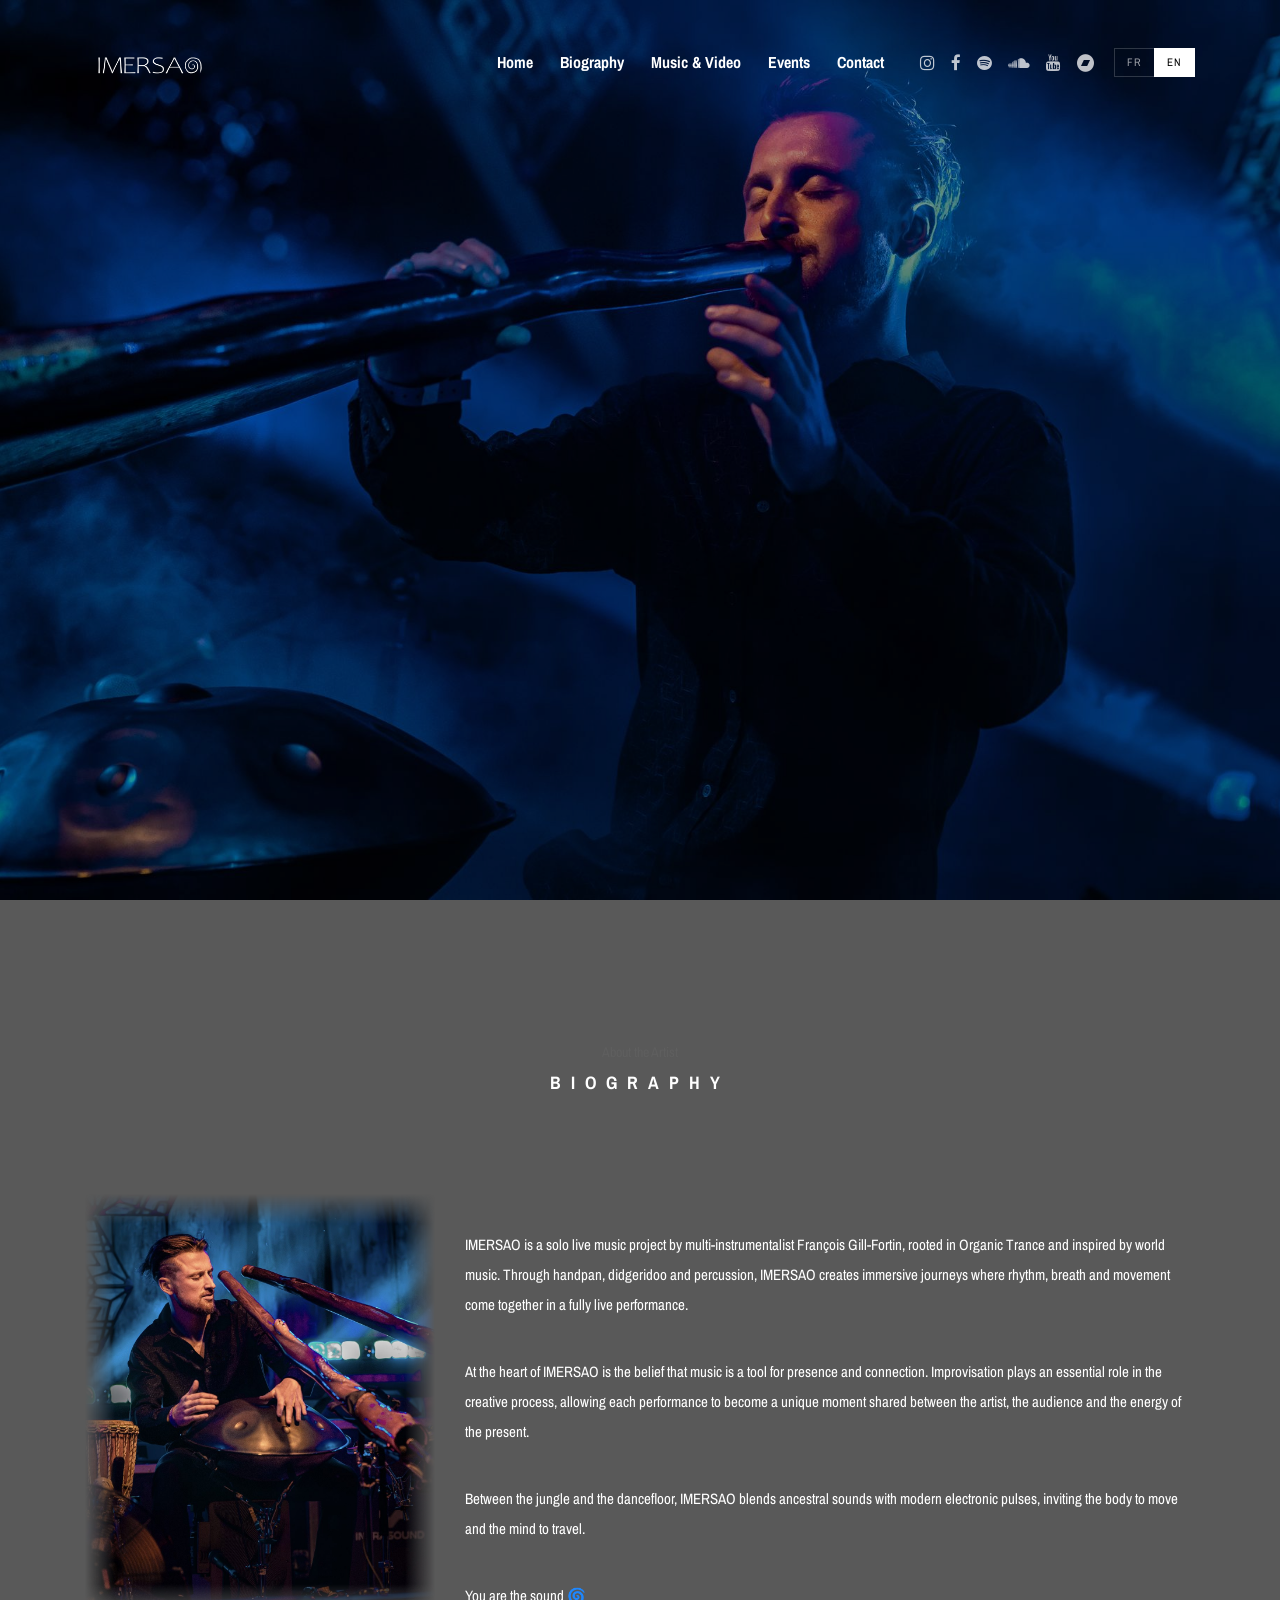
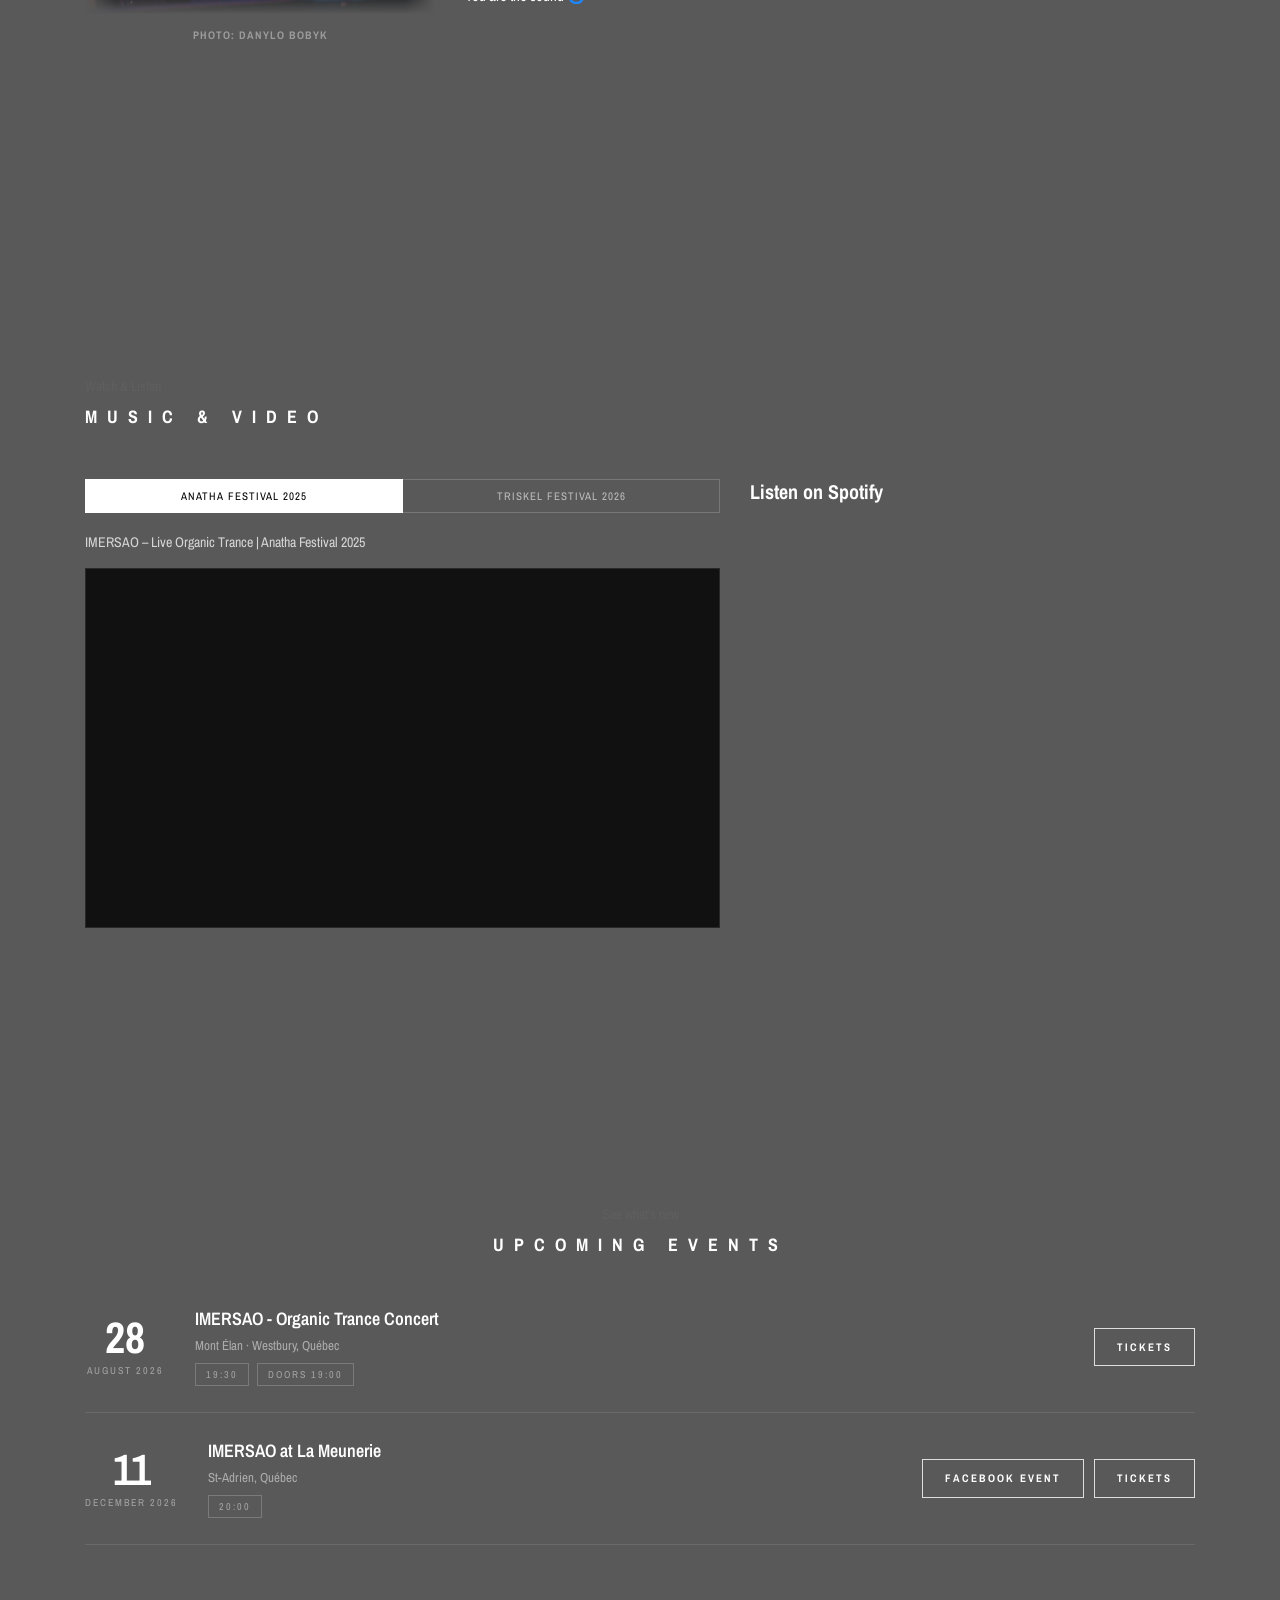
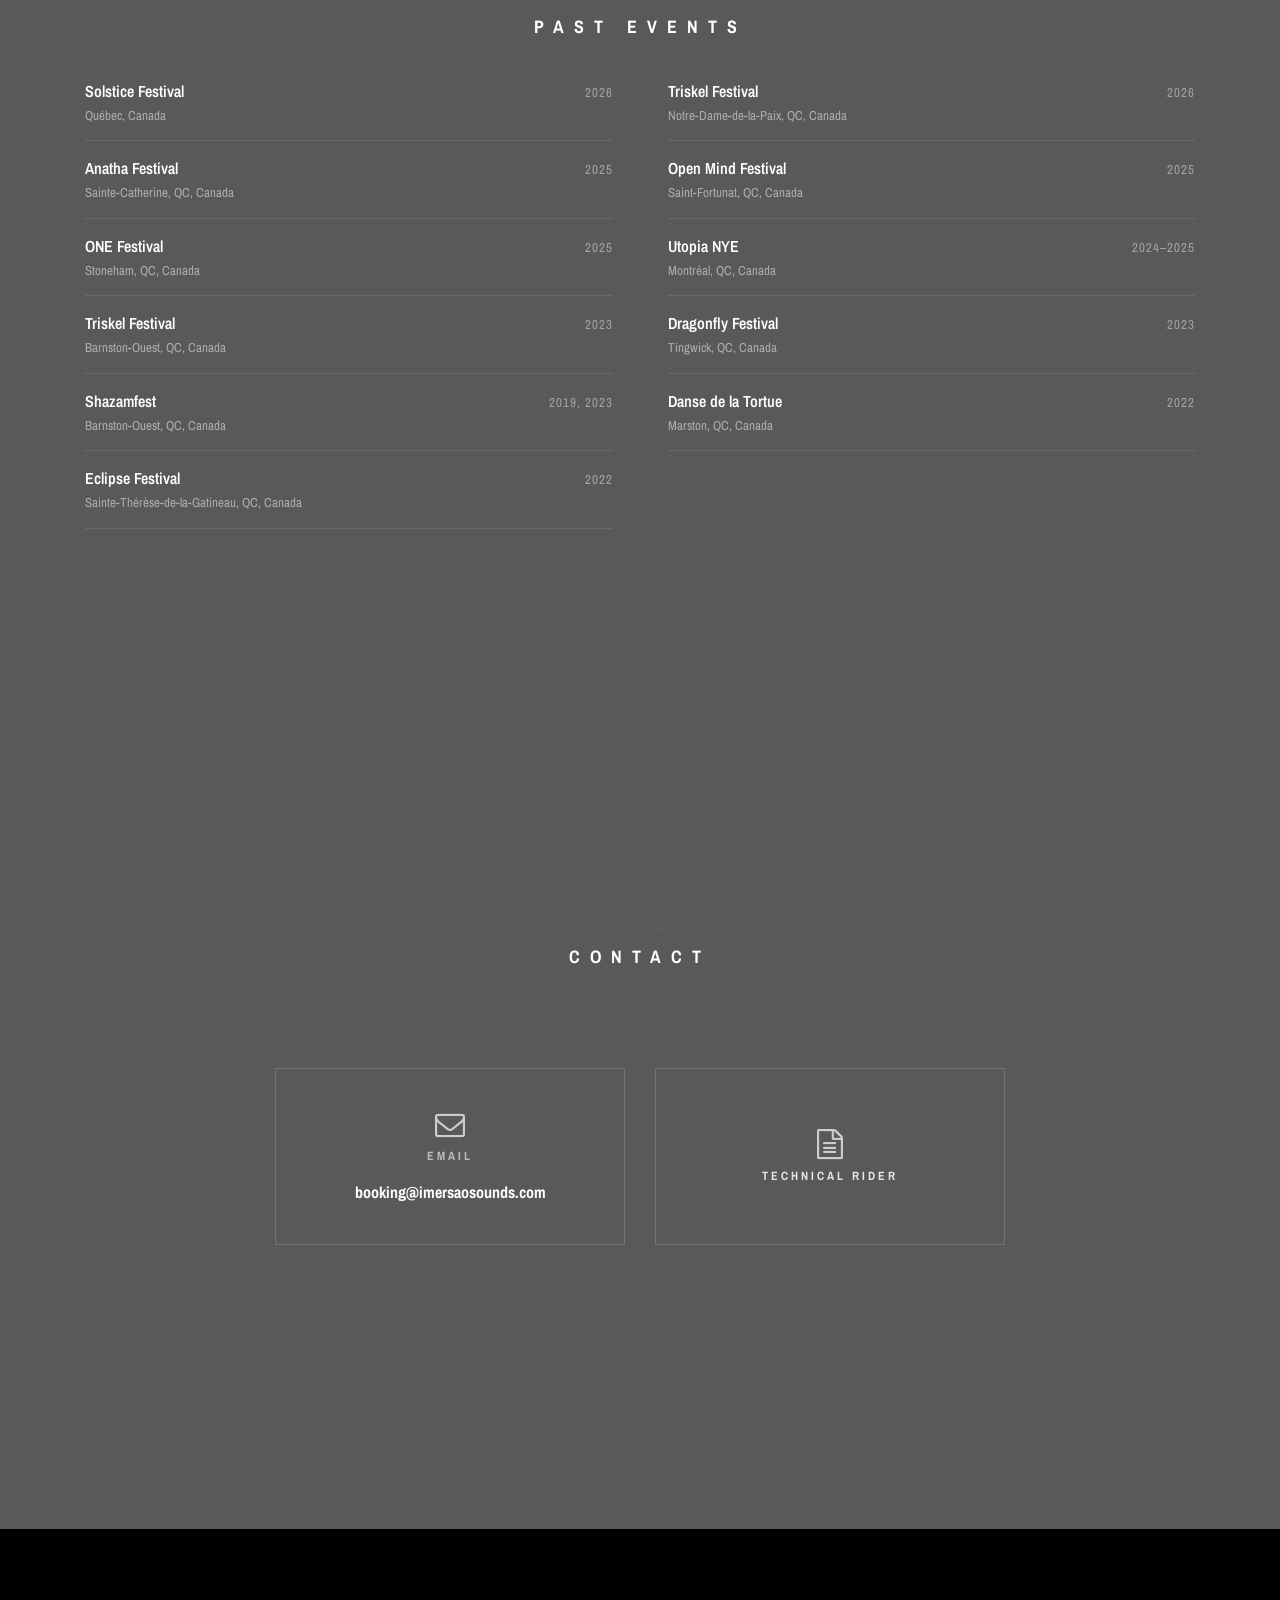
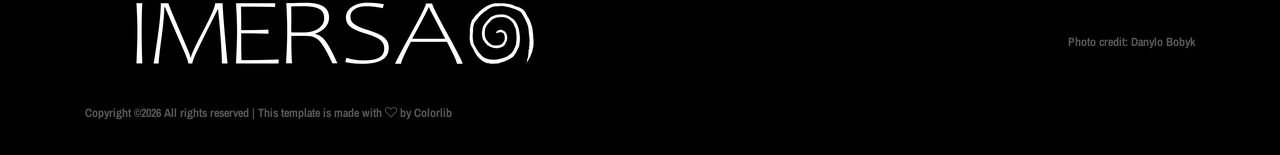
==== commit c7842f66: "Modification mise en page event mobile v3" ====
--- a/index.html
+++ b/index.html
@@ -307,16 +307,37 @@
             letter-spacing: 1px;
         }
 
+        /* Reduce space between Upcoming Events title and first event on desktop */
+        #evenements .section-heading {
+            margin-bottom: 25px !important;
+        }
+
         @media (max-width: 767px) {
+
+            /* Reduce space between Upcoming Events title and first event */
+            #evenements .section-heading {
+                margin-bottom: 0 !important;
+            }
+            #evenements > .container > .row:first-child {
+                margin-bottom: 0 !important;
+            }
+            /* Move the entire events content up without creating overlap */
+            #evenements > .container {
+                transform: translateY(-30px);
+            }
+
+            #evenements > .container > .row:nth-child(2) {
+                margin-top: 0 !important;
+            }
 
             /* Upcoming events — mobile layout */
             .event-row {
                 display: grid;
                 grid-template-columns: 64px minmax(0, 1fr);
                 column-gap: 16px;
-                row-gap: 14px;
+                row-gap: 6px;
                 align-items: start;
-                padding: 24px 0;
+                padding: 20px 0;
             }
 
             .event-date-box {
@@ -532,6 +553,7 @@
         @media (max-width: 767px) {
             .past-events-grid { grid-template-columns: 1fr; column-gap: 0; }
             .past-events-heading { margin-top: 50px; }
+            #evenements .section-heading { margin-bottom: 0 !important; }
         }
 
     </style>
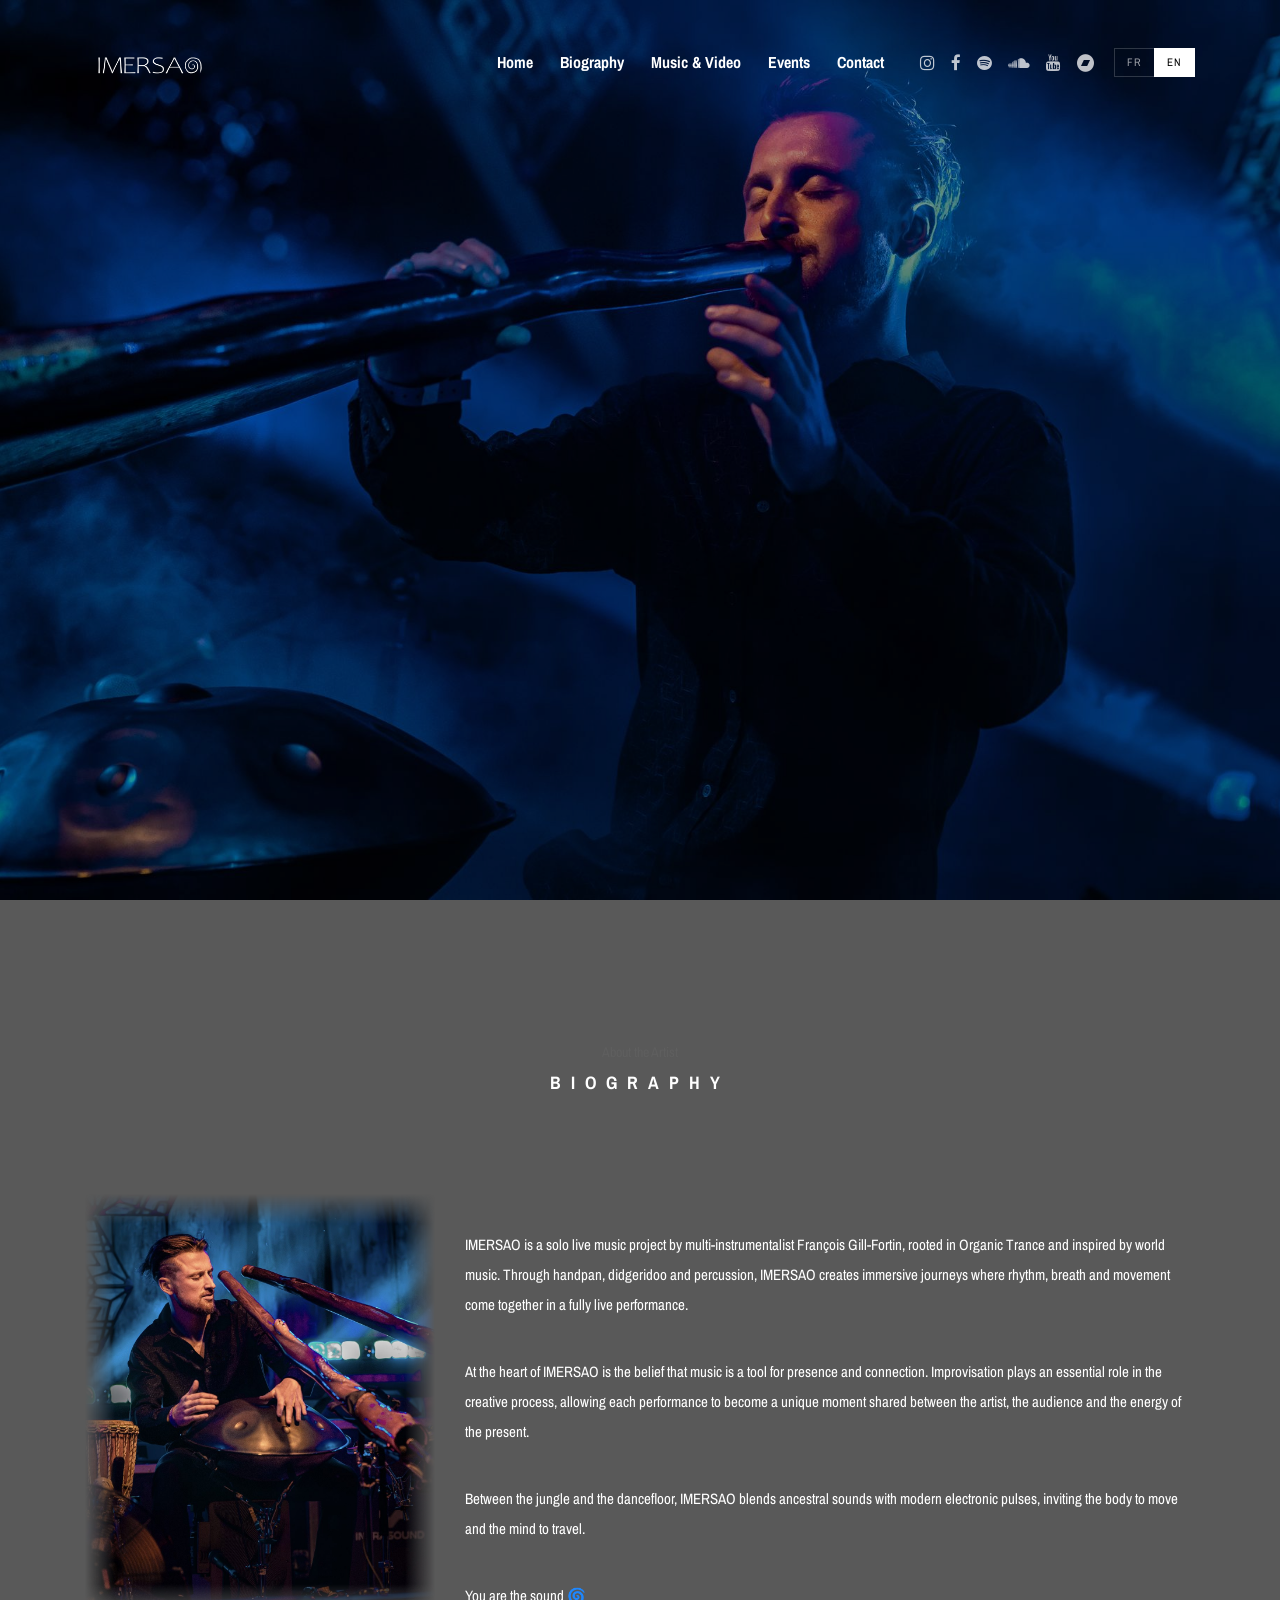
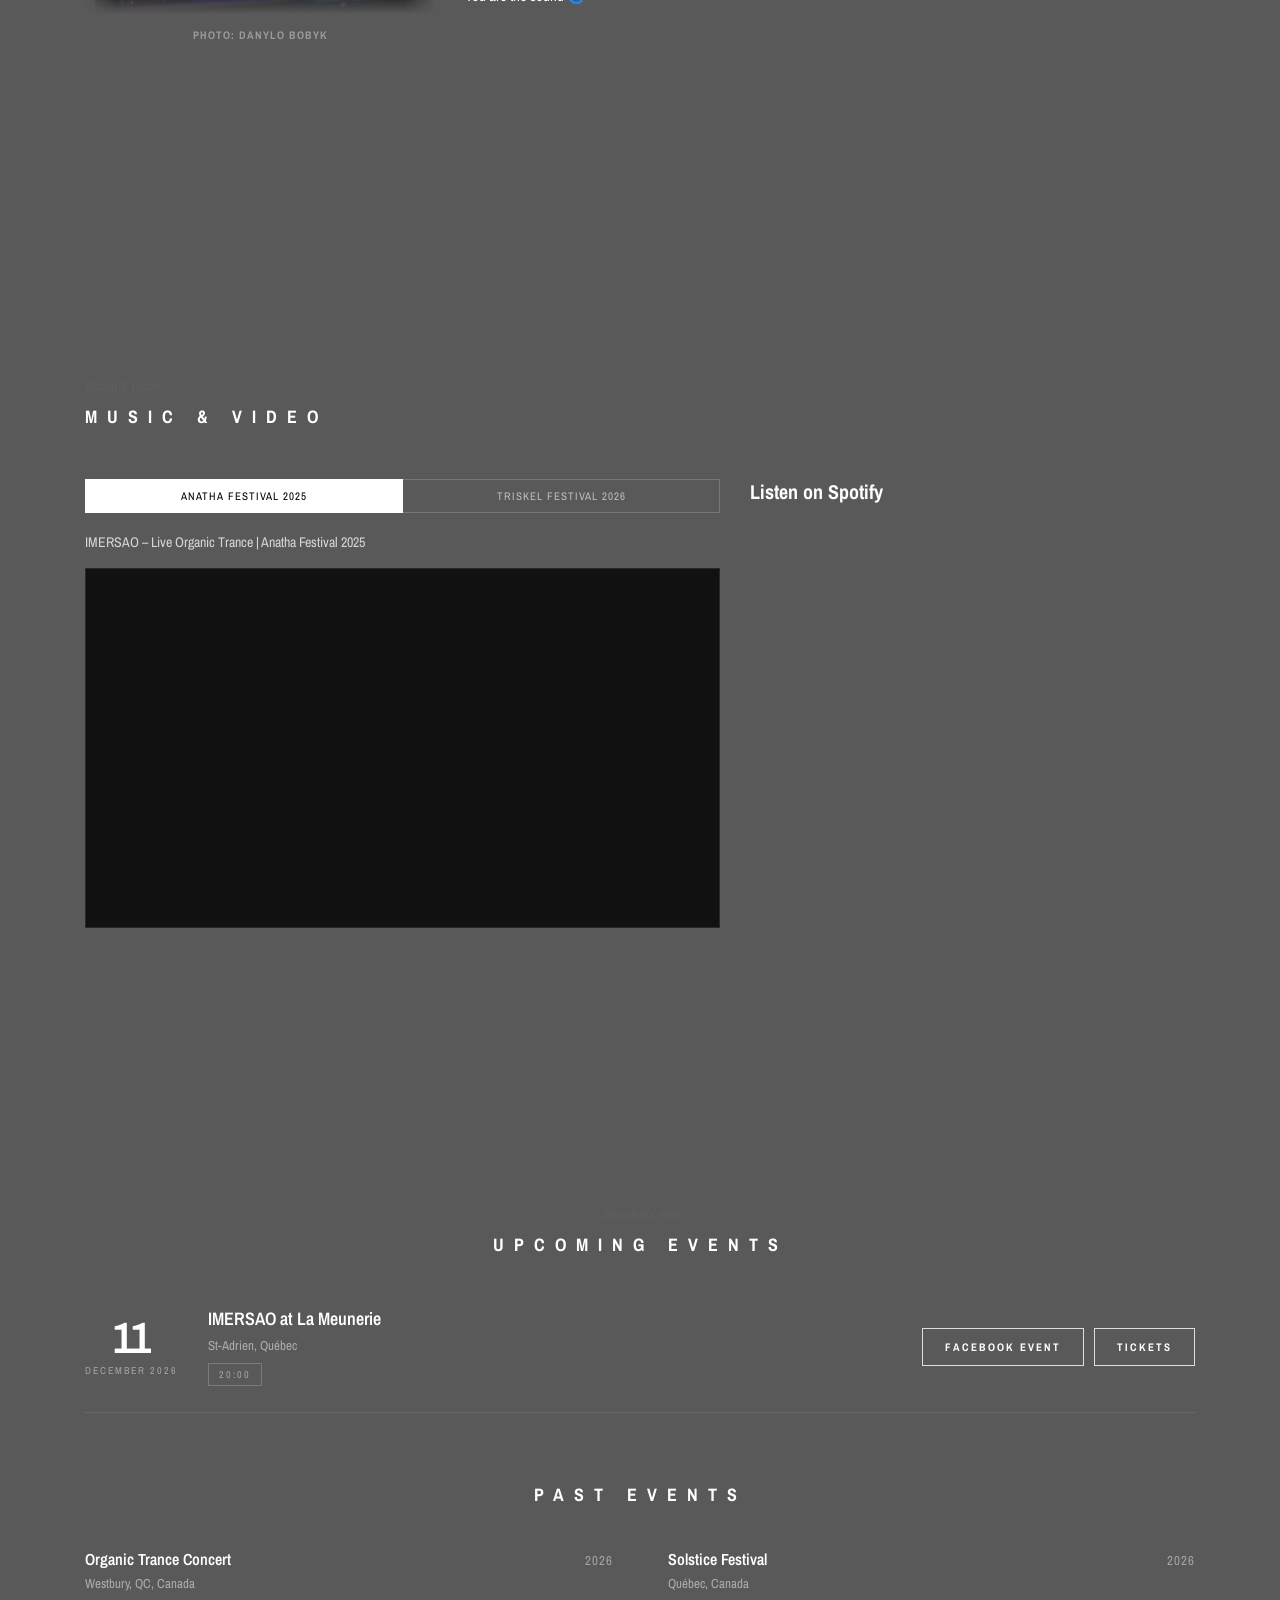
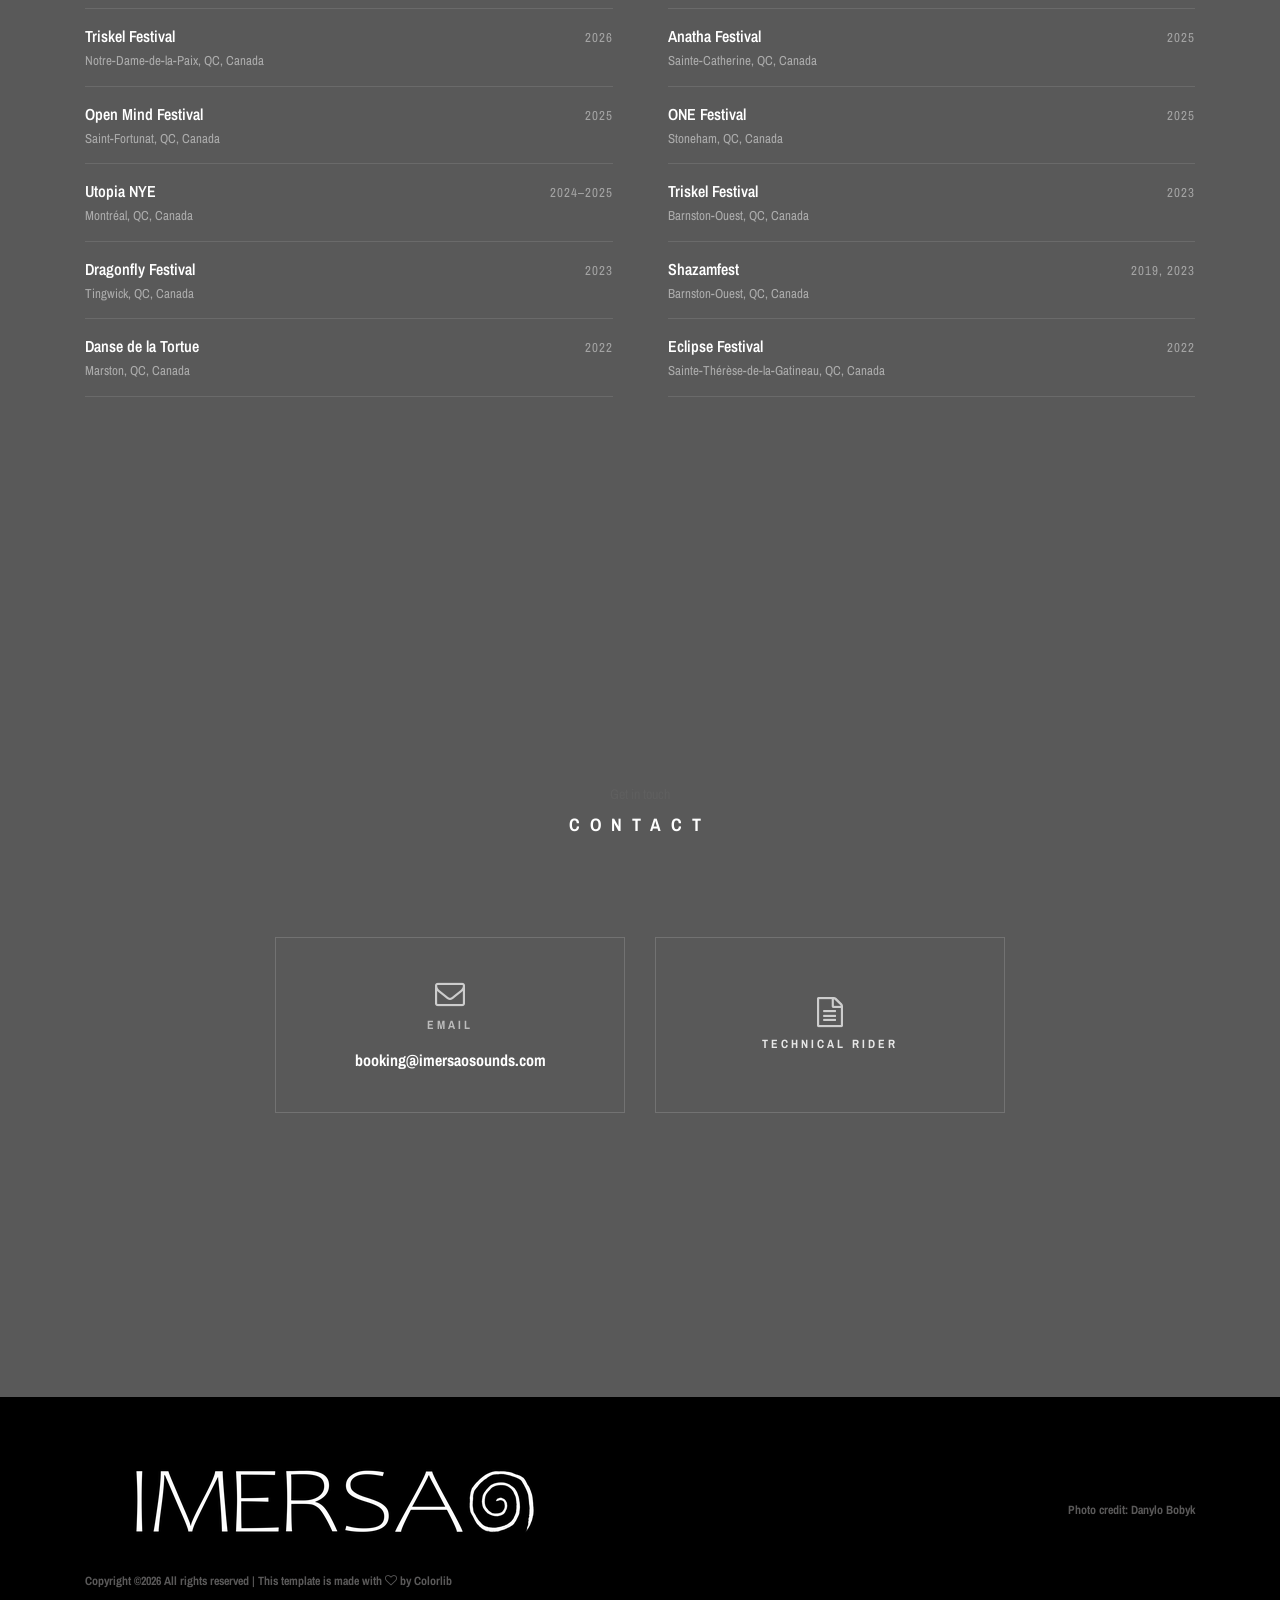
==== commit 3c8dacf6: "Evenement 28 aout 2026 dans past events" ====
--- a/index.html
+++ b/index.html
@@ -816,40 +816,7 @@
             </div>
             <div class="row">
                 <div class="col-12 wow fadeInUp" data-wow-delay="150ms">
-
-                    <!-- ===== Upcoming Event: Mont Élan ===== -->
-                    <div class="event-row">
-                        <div class="event-date-box">
-                            <div class="event-day">28</div>
-                            <div class="event-month-lbl t"
-                                 data-en="August 2026"
-                                 data-fr="Août 2026">August 2026</div>
-                        </div>
-
-                        <div class="event-details">
-                            <h5 class="t"
-                                data-en="IMERSAO - Organic Trance Concert"
-                                data-fr="IMERSAO - Concert Transe Organique">IMERSAO - Organic Trance Concert</h5>
-                            <div class="event-venue-lbl">
-                                Mont Élan · Westbury, Québec
-                            </div>
-                            <div class="event-tags-row">
-                                <span class="event-tag">19:30</span>
-                                <span class="event-tag t"
-                                      data-en="Doors 19:00"
-                                      data-fr="Portes 19h">Doors 19:00</span>
-                            </div>
-                        </div>
-
-                        <a href="https://billets.xltrax.com/evenement.php?slug=imersao-concert-transe-mont-elan"
-                           target="_blank"
-                           rel="noopener"
-                           class="event-ticket-btn t"
-                           data-en="Tickets"
-                           data-fr="Billets">Tickets</a>
-                    </div>
-
-                    <!-- ===== Upcoming Event: St-Adrien ===== -->
+<!-- ===== Upcoming Event: St-Adrien ===== -->
                     <div class="event-row">
                         <div class="event-date-box">
                             <div class="event-day">11</div>
@@ -893,6 +860,13 @@
                     <div class="past-events-grid">
                         <div class="past-event">
                             <div class="past-event-info">
+                                <div class="past-event-name">Organic Trance Concert</div>
+                                <div class="past-event-place">Westbury, QC, Canada</div>
+                            </div>
+                            <div class="past-event-year">2026</div>
+                        </div>
+                        <div class="past-event">
+                            <div class="past-event-info">
                                 <div class="past-event-name">Solstice Festival</div>
                                 <div class="past-event-place">Québec, Canada</div>
                             </div>
@@ -1050,6 +1024,16 @@
     <script src="js/active.js"></script>
 
     <script>
+        // ===== CLOSE MOBILE NAVIGATION AFTER CLICK =====
+        $(document).on('click', '.classynav a[href^=\"#\"]', function () {
+            if (window.innerWidth <= 991) {
+                setTimeout(function () {
+                    var closeBtn = document.querySelector('.classycloseIcon');
+                    if (closeBtn) closeBtn.click();
+                }, 50);
+            }
+        });
+
         // ===== VIDEO TABS =====
         var videoList = [
             { id: '4dPpUeD_2Dw', caption: 'IMERSAO – Live Organic Trance | Anatha Festival 2025' },
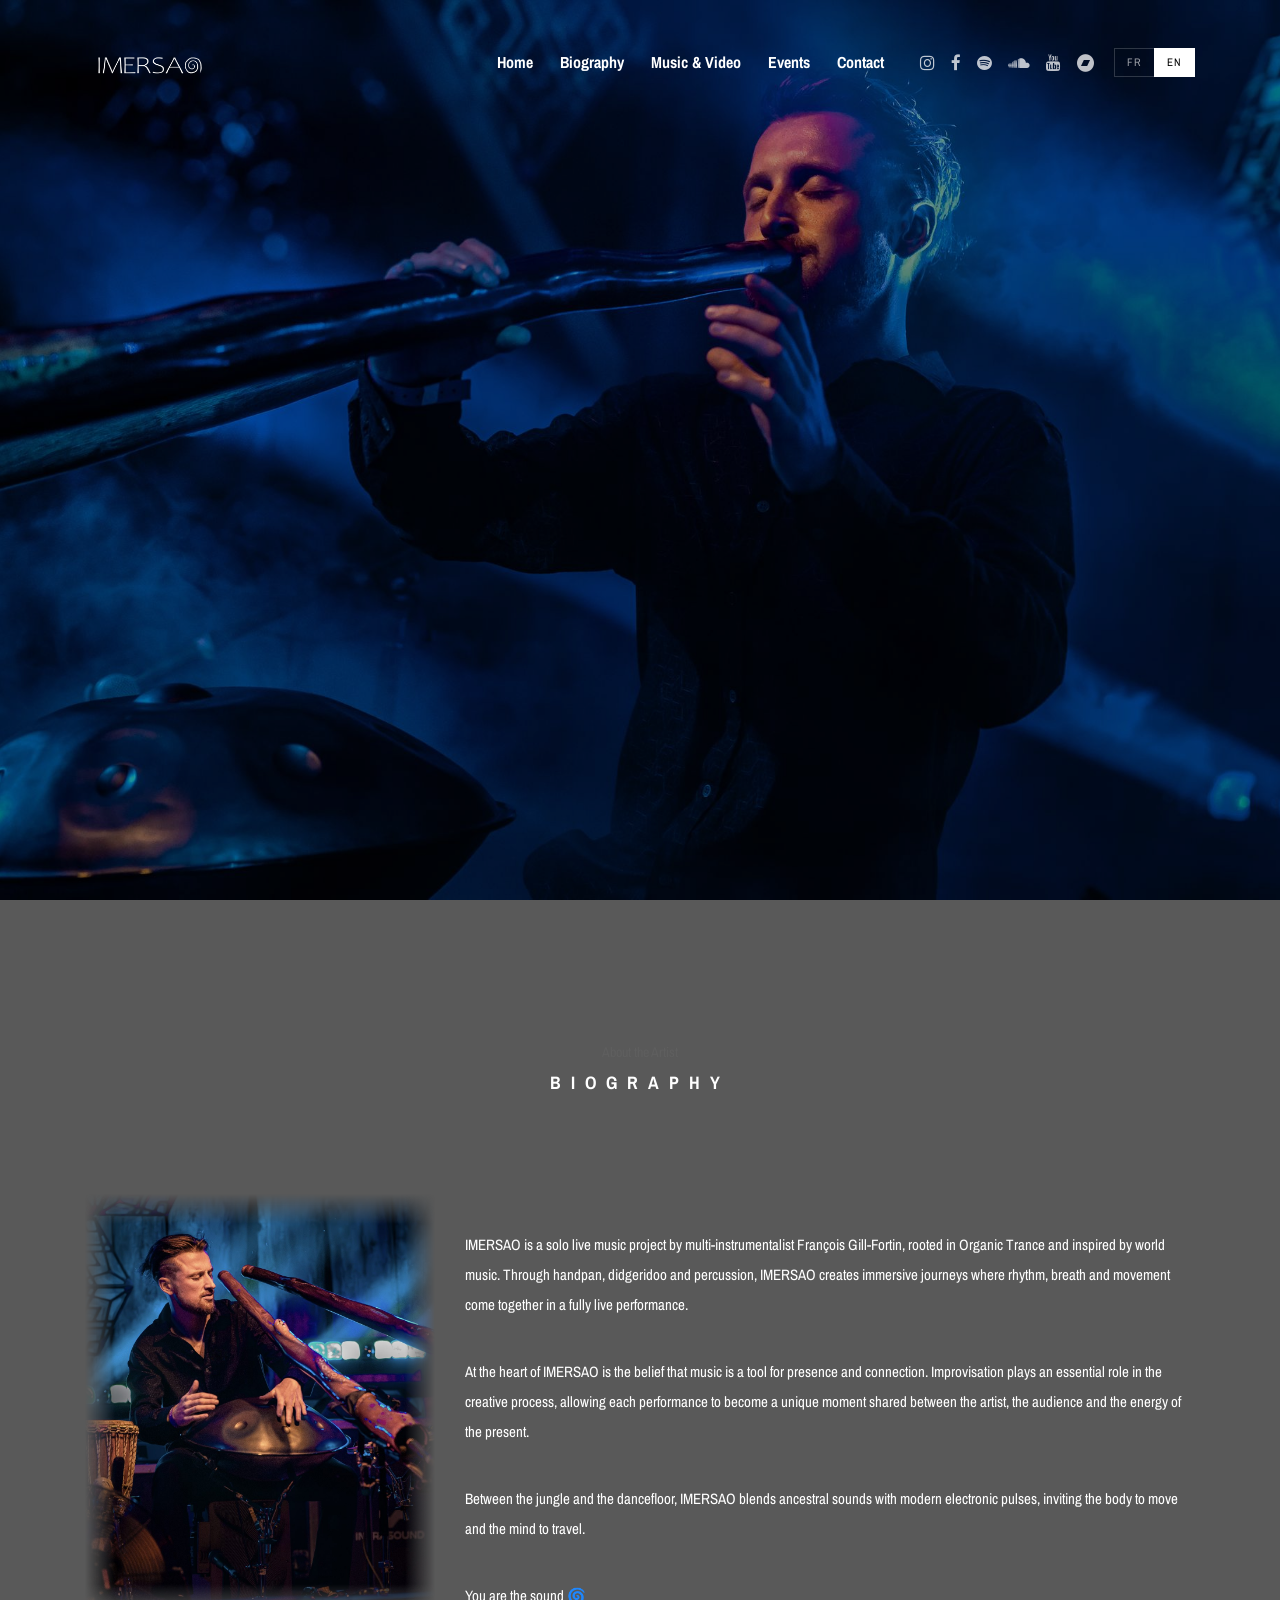
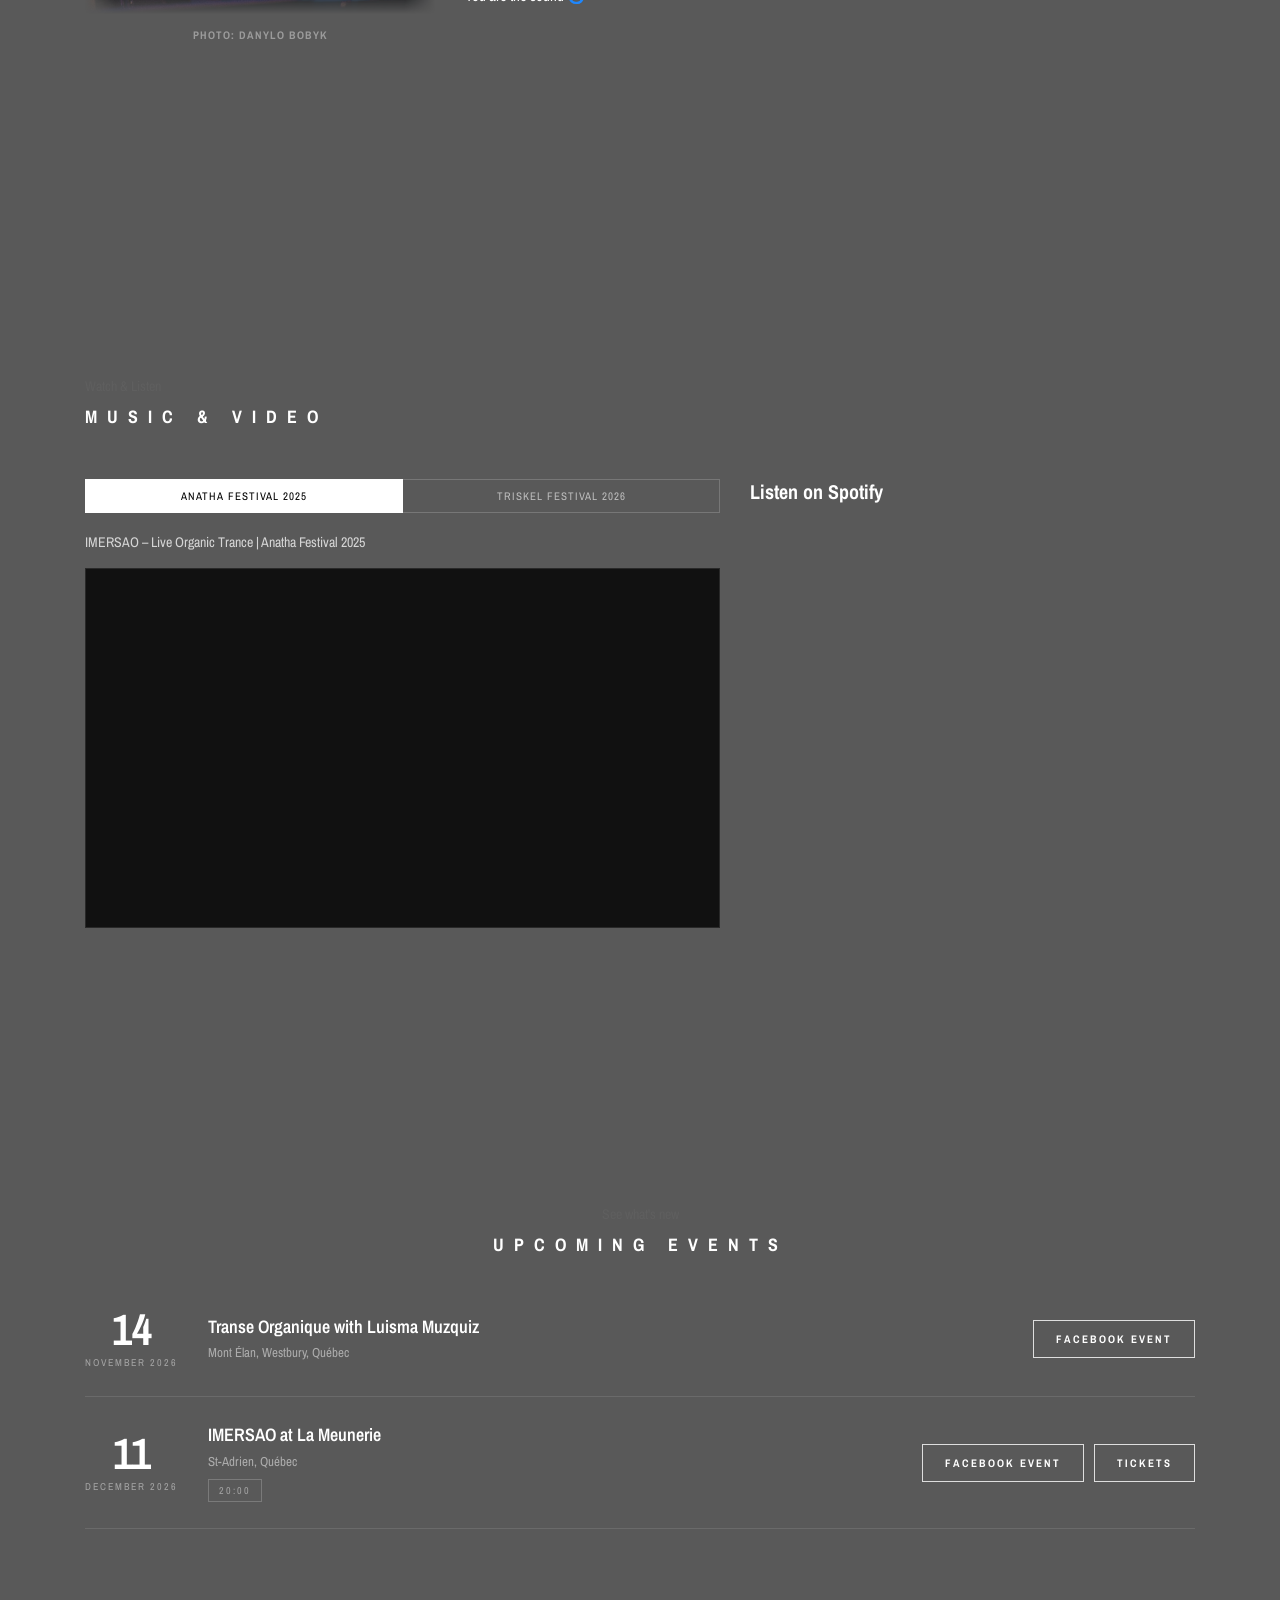
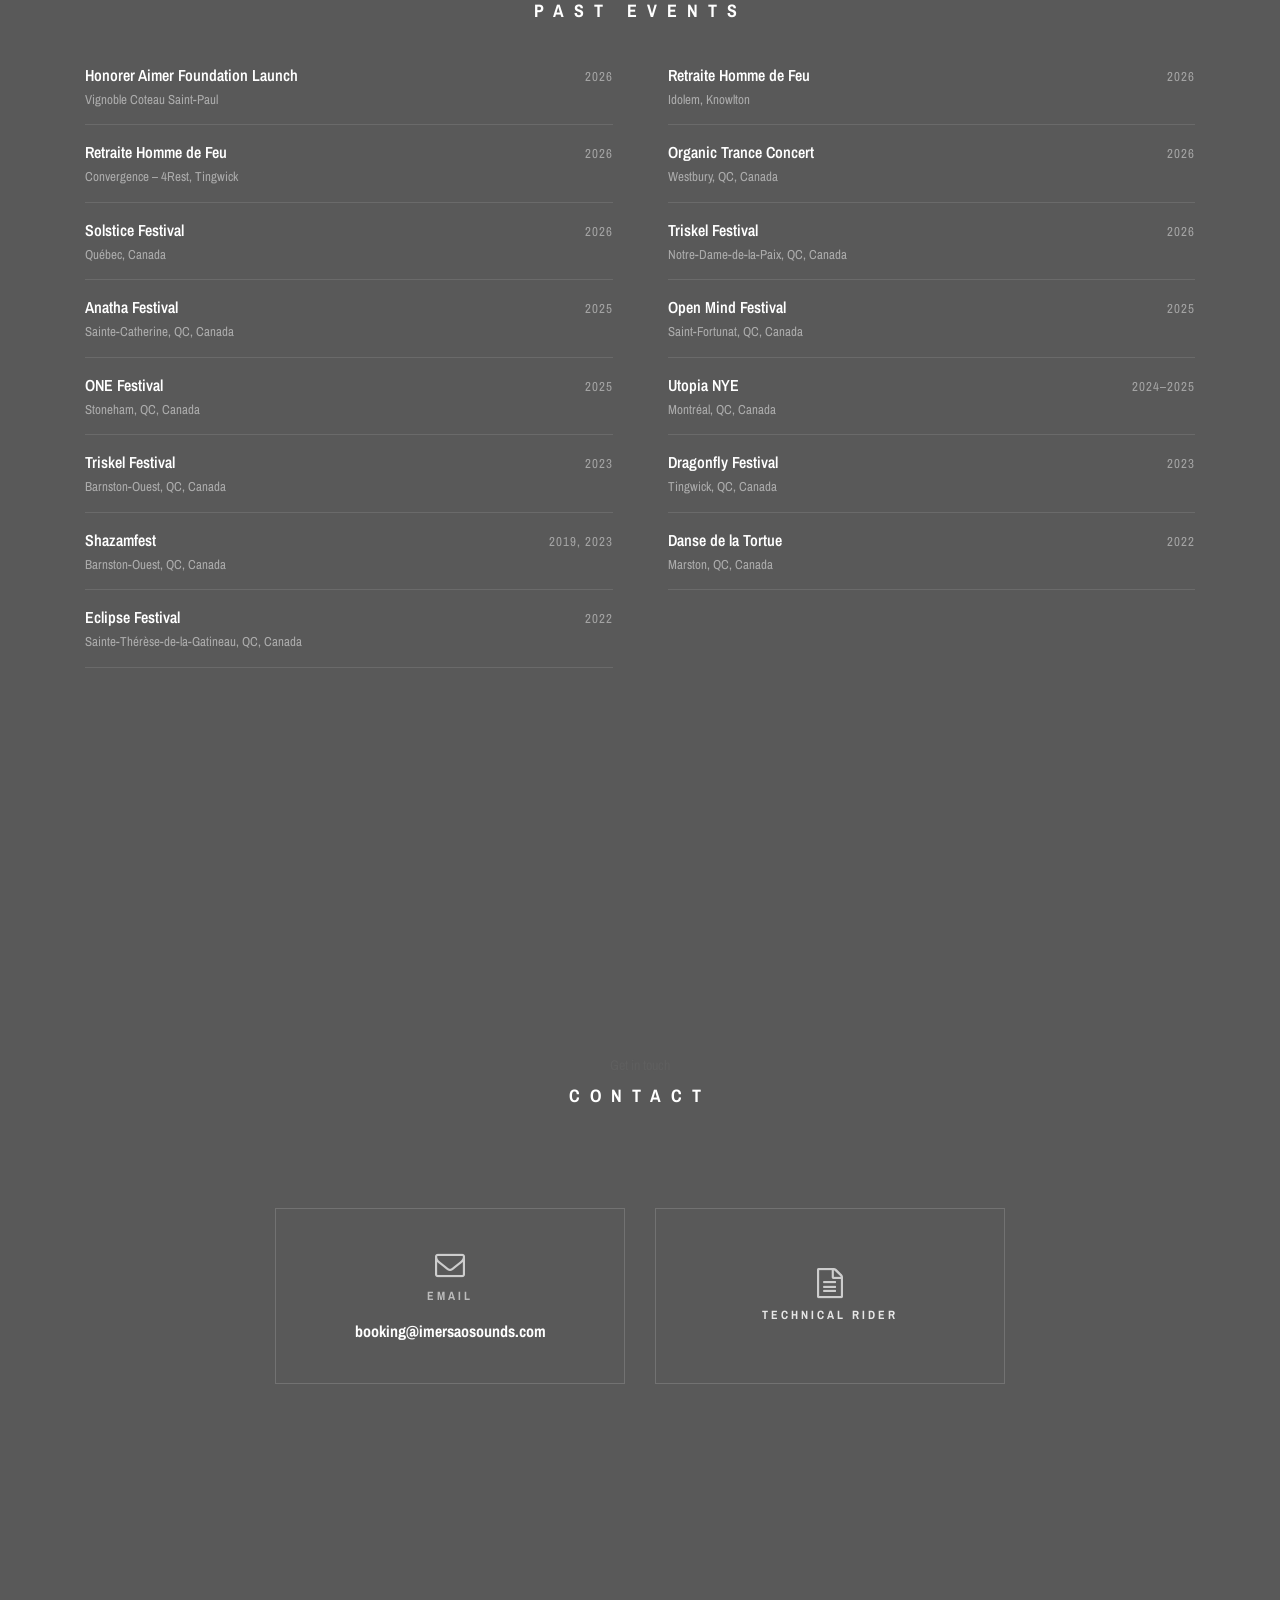
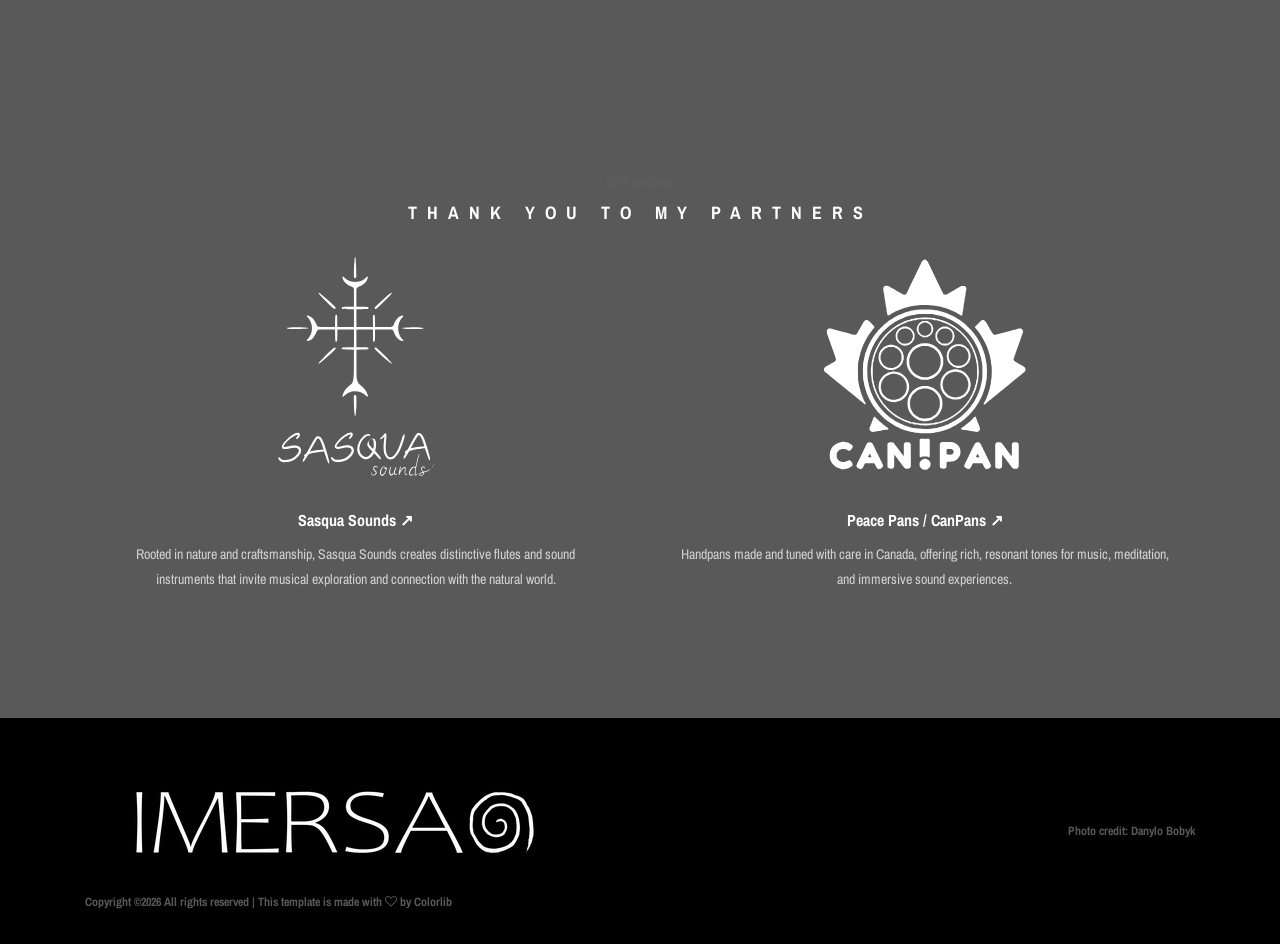
==== commit bc528de9: "Ajout section partenaires, date evenements" ====
--- a/index.html
+++ b/index.html
@@ -501,6 +501,49 @@
             }
         }
 
+        /* ===== Partner appreciation ===== */
+        .partners-heading { margin-top: 70px; margin-bottom: 28px; }
+        .partners-grid {
+            display: grid;
+            grid-template-columns: repeat(2, minmax(0, 1fr));
+            gap: 28px;
+            margin-top: 10px;
+        }
+        .partner-card {
+            overflow: visible;
+            background: none;
+            border: none;
+            border-radius: 0;
+            text-align: center;
+            transition: transform 0.25s ease;
+        }
+        .partner-card:hover { transform: translateY(-4px); }
+        .partner-card-image { width: 100%; height: 230px; object-fit: cover; display: block; background: none; }
+        .partner-card-logo { object-fit: contain; padding: 0; filter: brightness(0) invert(1); }
+        #partenaires .partners-heading { margin-top: 0; }
+        .partner-card-body { padding: 24px 25px 26px; }
+        .partner-card-title { margin: 0 0 10px; color: #fff; font-size: 20px; font-weight: 600; }
+        .partner-card-title a { color: inherit; text-decoration: none; }
+        .partner-card-title a:hover { opacity: 0.8; }
+        .partner-card-description { color: rgba(255,255,255,0.72); font-size: 14px; line-height: 1.8; margin: 0; }
+        .partner-thanks {
+            margin-top: 30px;
+            padding: 26px 30px;
+            text-align: center;
+            border: 1px solid rgba(255,255,255,0.16);
+            border-radius: 8px;
+            background: rgba(255,255,255,0.035);
+        }
+        .partner-thanks h3 { color: #fff; font-size: 19px; margin: 0 0 9px; }
+        .partner-thanks p { color: rgba(255,255,255,0.75); font-size: 14px; line-height: 1.8; margin: 0 auto; max-width: 760px; }
+        @media (max-width: 767px) {
+            .partners-grid { grid-template-columns: 1fr; gap: 20px; }
+            .partner-card-image { height: 210px; }
+            .partner-card-body { padding: 20px; }
+            .partner-thanks { padding: 22px 18px; }
+            .partners-heading { margin-top: 50px; }
+        }
+
         /* ===== Past events ===== */
         .past-events-heading {
             margin-top: 70px;
@@ -816,6 +859,19 @@
             </div>
             <div class="row">
                 <div class="col-12 wow fadeInUp" data-wow-delay="150ms">
+                    <!-- ===== Upcoming Event: Transe Organique ===== -->
+                    <div class="event-row">
+                        <div class="event-date-box">
+                            <div class="event-day">14</div>
+                            <div class="event-month-lbl t" data-en="November 2026" data-fr="Novembre 2026">November 2026</div>
+                        </div>
+                        <div class="event-details">
+                            <h5 class="t" data-en="Transe Organique with Luisma Muzquiz" data-fr="Transe Organique avec Luisma Muzquiz">Transe Organique with Luisma Muzquiz</h5>
+                            <div class="event-venue-lbl">Mont Élan, Westbury, Québec</div>
+                        </div>
+                        <a href="https://www.facebook.com/events/1421273296122143" target="_blank" rel="noopener" class="event-ticket-btn t" data-en="Facebook Event" data-fr="Événement Facebook">Facebook Event</a>
+                    </div>
+
 <!-- ===== Upcoming Event: St-Adrien ===== -->
                     <div class="event-row">
                         <div class="event-date-box">
@@ -860,6 +916,28 @@
                     <div class="past-events-grid">
                         <div class="past-event">
                             <div class="past-event-info">
+                                <div class="past-event-name t" data-en="Honorer Aimer Foundation Launch" data-fr="Lancement de la Fondation Honorer Aimer">Honorer Aimer Foundation Launch</div>
+                                <div class="past-event-place">Vignoble Coteau Saint-Paul</div>
+                            </div>
+                            <div class="past-event-year">2026</div>
+                        </div>
+                        <div class="past-event">
+                            <div class="past-event-info">
+                                <div class="past-event-name">Retraite Homme de Feu</div>
+                                <div class="past-event-place">Idolem, Knowlton</div>
+                            </div>
+                            <div class="past-event-year">2026</div>
+                        </div>
+                        <div class="past-event">
+                            <div class="past-event-info">
+                                <div class="past-event-name">Retraite Homme de Feu</div>
+                                <div class="past-event-place">Convergence – 4Rest, Tingwick</div>
+                            </div>
+                            <div class="past-event-year">2026</div>
+                        </div>
+
+                        <div class="past-event">
+                            <div class="past-event-info">
                                 <div class="past-event-name">Organic Trance Concert</div>
                                 <div class="past-event-place">Westbury, QC, Canada</div>
                             </div>
@@ -943,8 +1021,6 @@
                             <div class="past-event-year">2022</div>
                         </div>
                     </div>
-
-
 
 
                 </div>
@@ -993,6 +1069,41 @@
     </div>
 </section>
 <!-- ##### Contact Area End ##### --><!-- ##### Contact Area End ##### -->
+
+    <!-- ##### Partners Area Start ##### -->
+    <section class="contact-area section-padding-100 bg-img bg-overlay bg-fixed has-bg-img" style="background-image: url(img/bg-img/bg-4.jpg);" id="partenaires">
+        <div class="container">
+            <div class="row">
+                <div class="col-12">
+                    <div class="section-heading white partners-heading">
+                        <p class="t" data-en="With gratitude" data-fr="Avec gratitude">With gratitude</p>
+                        <h2 class="t" data-en="Thank you to my partners" data-fr="Merci à mes partenaires">Thank you to my partners</h2>
+                    </div>
+                    <div class="partners-grid">
+                        <article class="partner-card">
+                            <a href="https://sasquasounds.com" target="_blank" rel="noopener noreferrer" aria-label="Visiter le site de Sasqua Sounds">
+                                <img class="partner-card-image partner-card-logo" src="img/core-img/Logo_sasqua.svg" alt="Logo Sasqua Sounds" loading="lazy" decoding="async">
+                            </a>
+                            <div class="partner-card-body">
+                                <h3 class="partner-card-title"><a href="https://sasquasounds.com" target="_blank" rel="noopener noreferrer">Sasqua Sounds ↗</a></h3>
+                                <p class="partner-card-description t" data-en="Rooted in nature and craftsmanship, Sasqua Sounds creates distinctive flutes and sound instruments that invite musical exploration and connection with the natural world." data-fr="Ancré dans la nature et le savoir-faire artisanal, Sasqua Sounds crée des flûtes et des instruments sonores uniques qui invitent à l’exploration musicale et au rapprochement avec le monde naturel.">Rooted in nature and craftsmanship, Sasqua Sounds creates distinctive flutes and sound instruments that invite musical exploration and connection with the natural world.</p>
+                            </div>
+                        </article>
+                        <article class="partner-card">
+                            <a href="https://www.peacepans.com/canpans" target="_blank" rel="noopener noreferrer" aria-label="Visiter le site de PeacePans et CanPans">
+                                <img class="partner-card-image partner-card-logo" src="img/core-img/Logo_canpan.svg" alt="Logo Peace Pans / CanPans" loading="lazy" decoding="async">
+                            </a>
+                            <div class="partner-card-body">
+                                <h3 class="partner-card-title"><a href="https://www.peacepans.com/canpans" target="_blank" rel="noopener noreferrer">Peace Pans / CanPans ↗</a></h3>
+                                <p class="partner-card-description t" data-en="Handpans made and tuned with care in Canada, offering rich, resonant tones for music, meditation, and immersive sound experiences." data-fr="Des handpans fabriqués et accordés avec soin au Canada, offrant des sonorités riches et enveloppantes pour la musique, la méditation et les expériences sonores immersives.">Handpans made and tuned with care in Canada, offering rich, resonant tones for music, meditation, and immersive sound experiences.</p>
+                            </div>
+                        </article>
+                    </div>
+                </div>
+            </div>
+        </div>
+    </section>
+    <!-- ##### Partners Area End ##### -->
 
     <!-- ##### Footer Area Start ##### -->
     <footer class="footer-area">
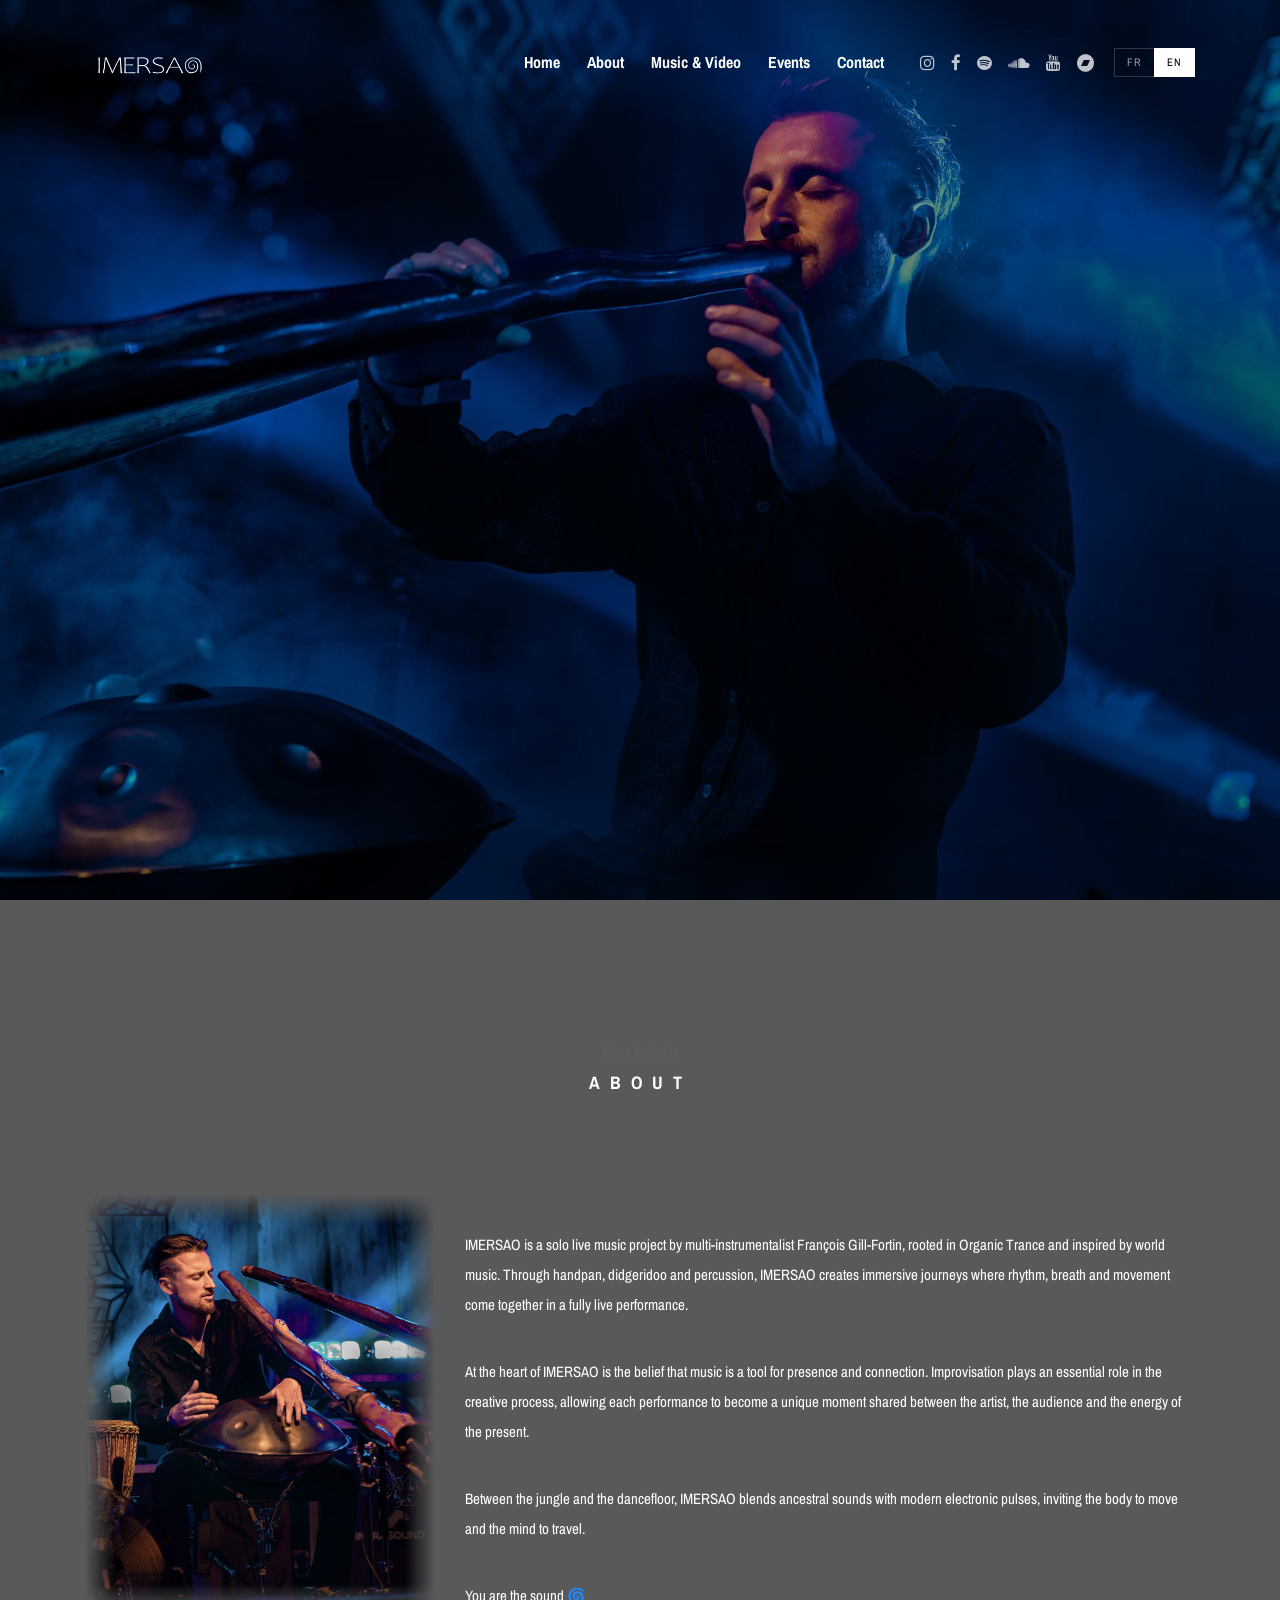
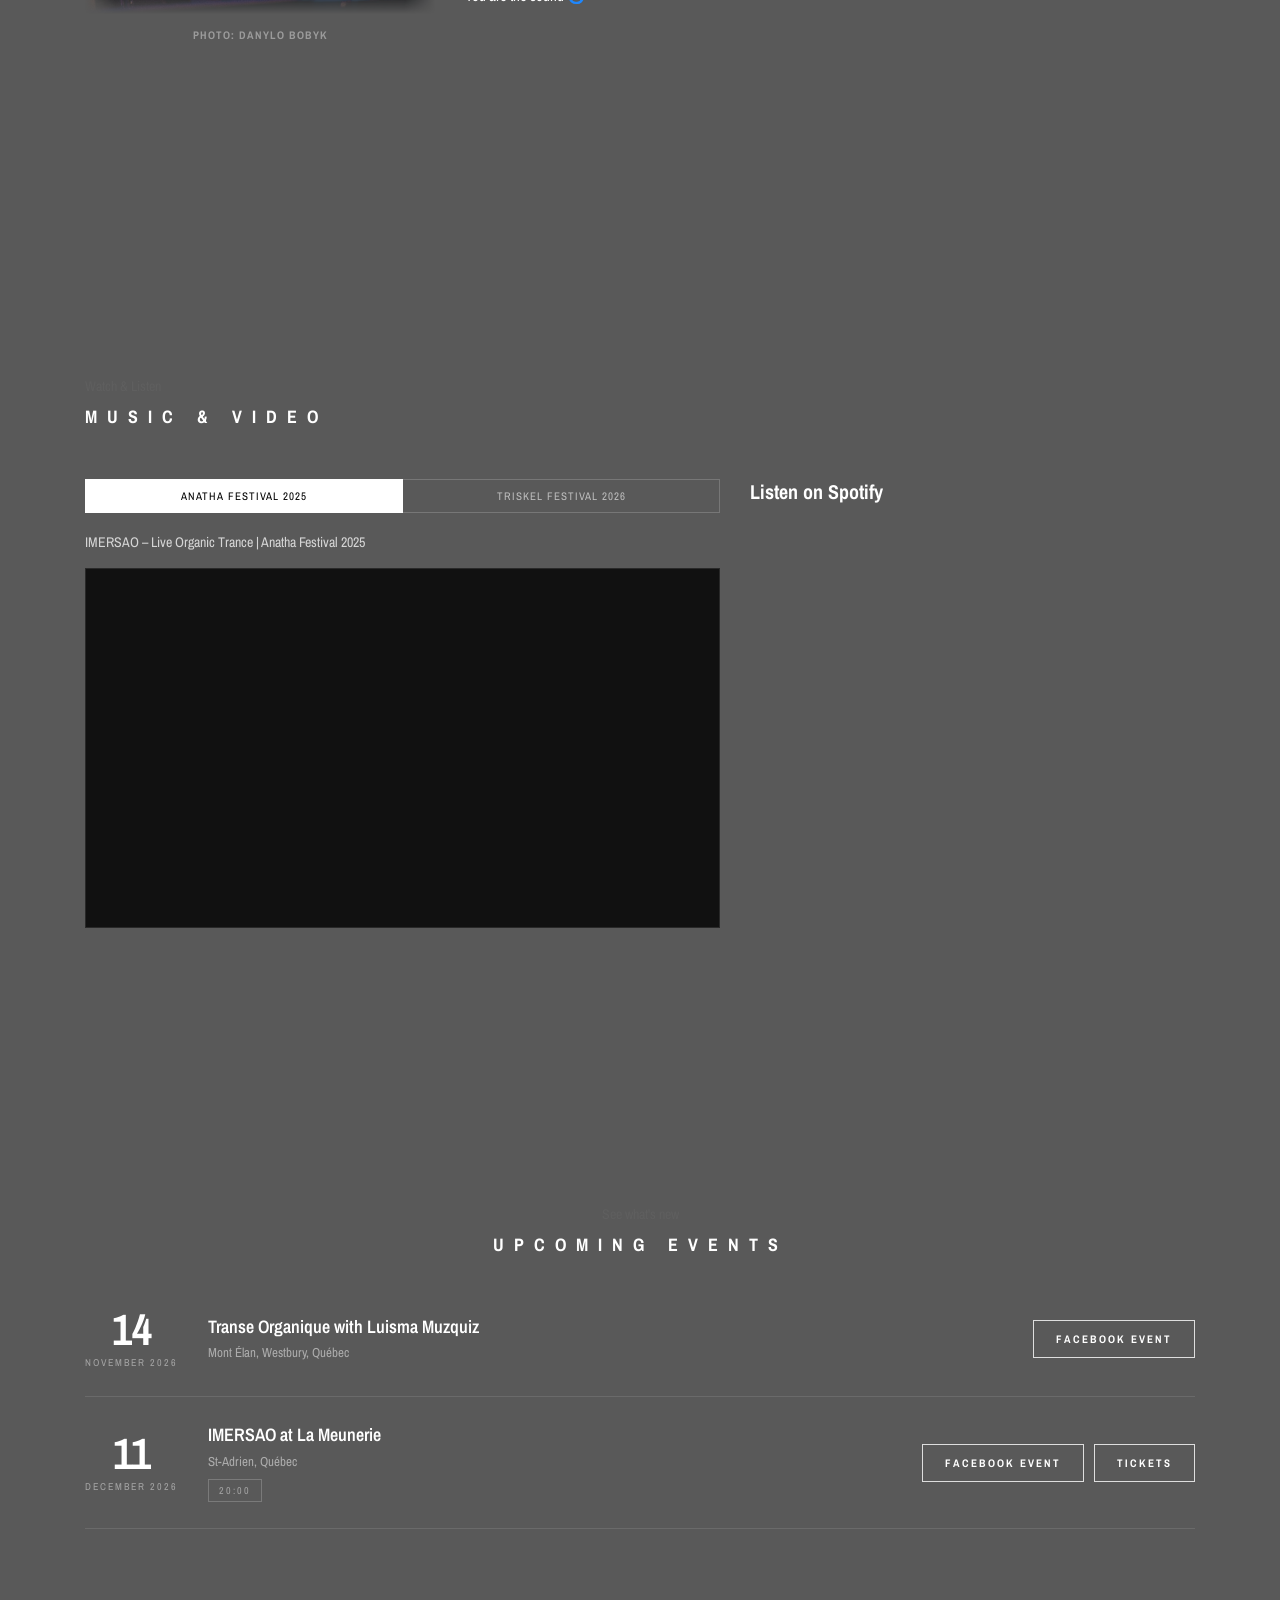
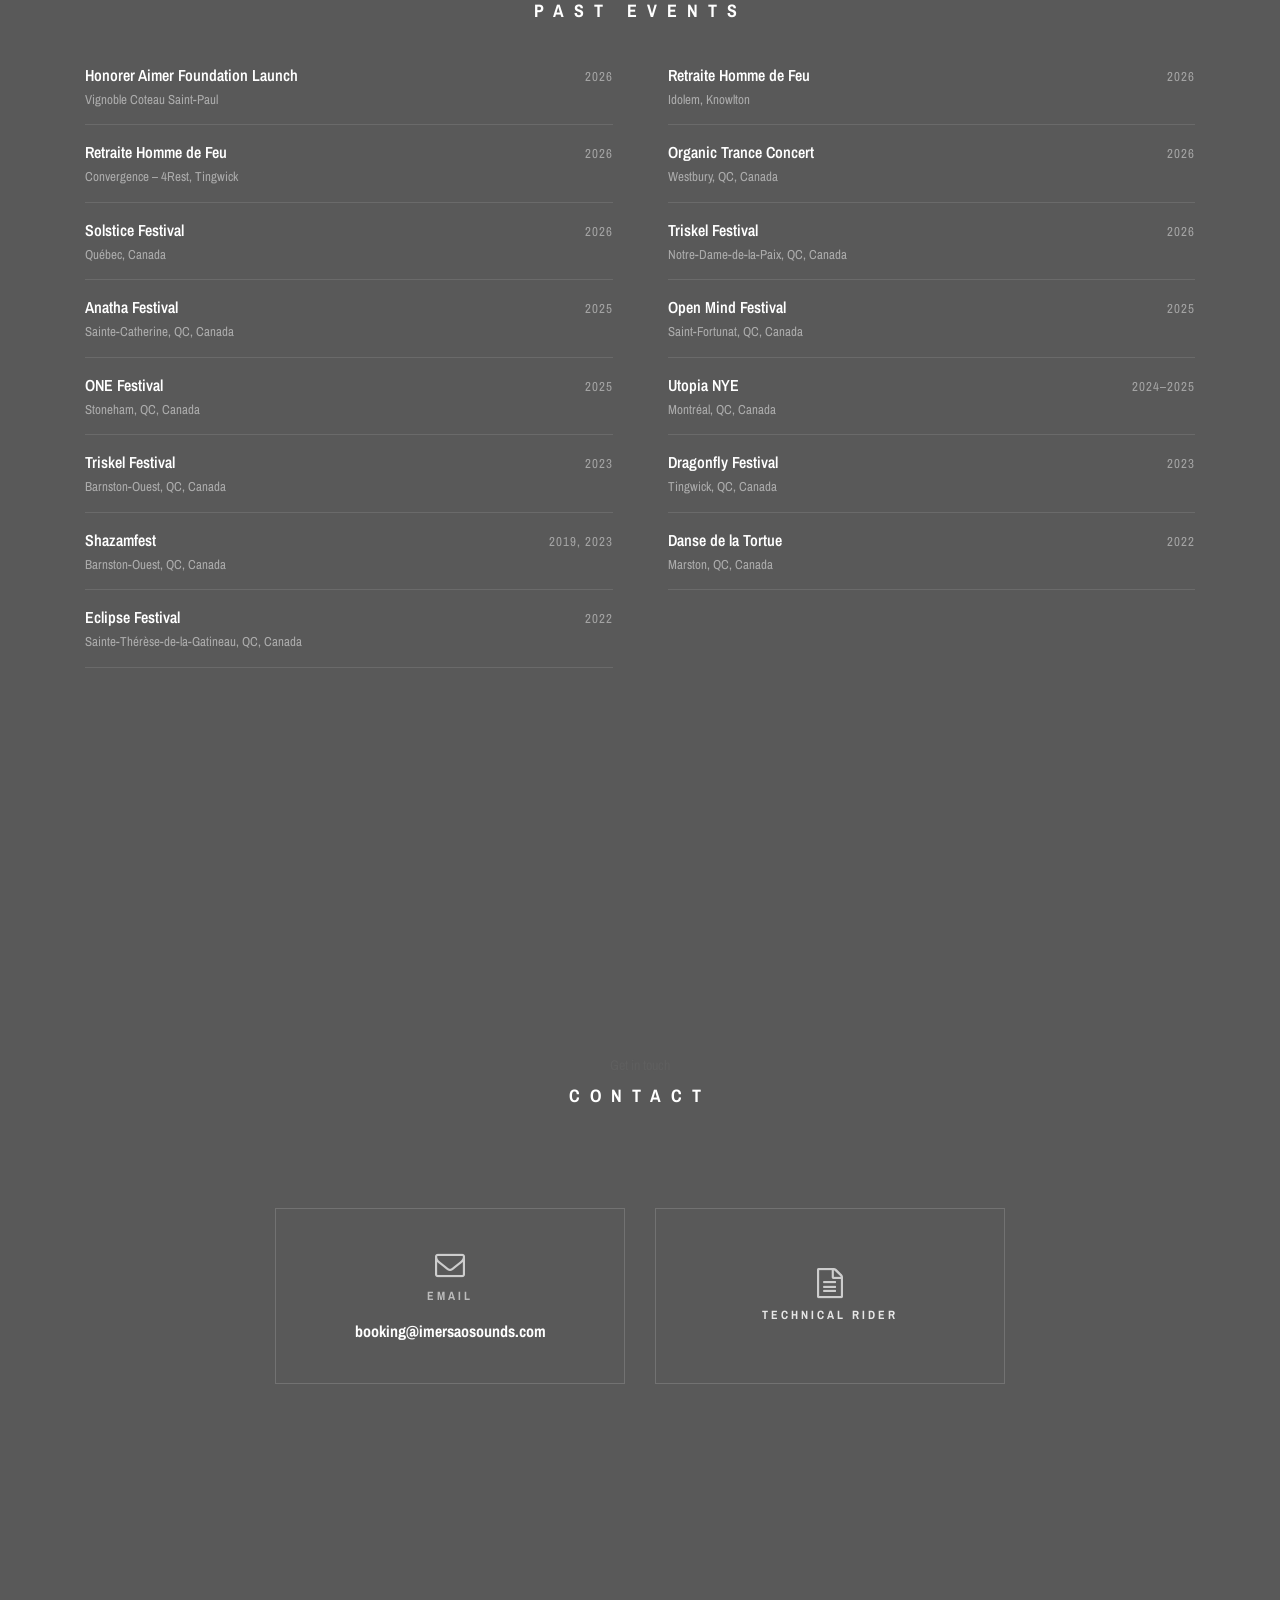
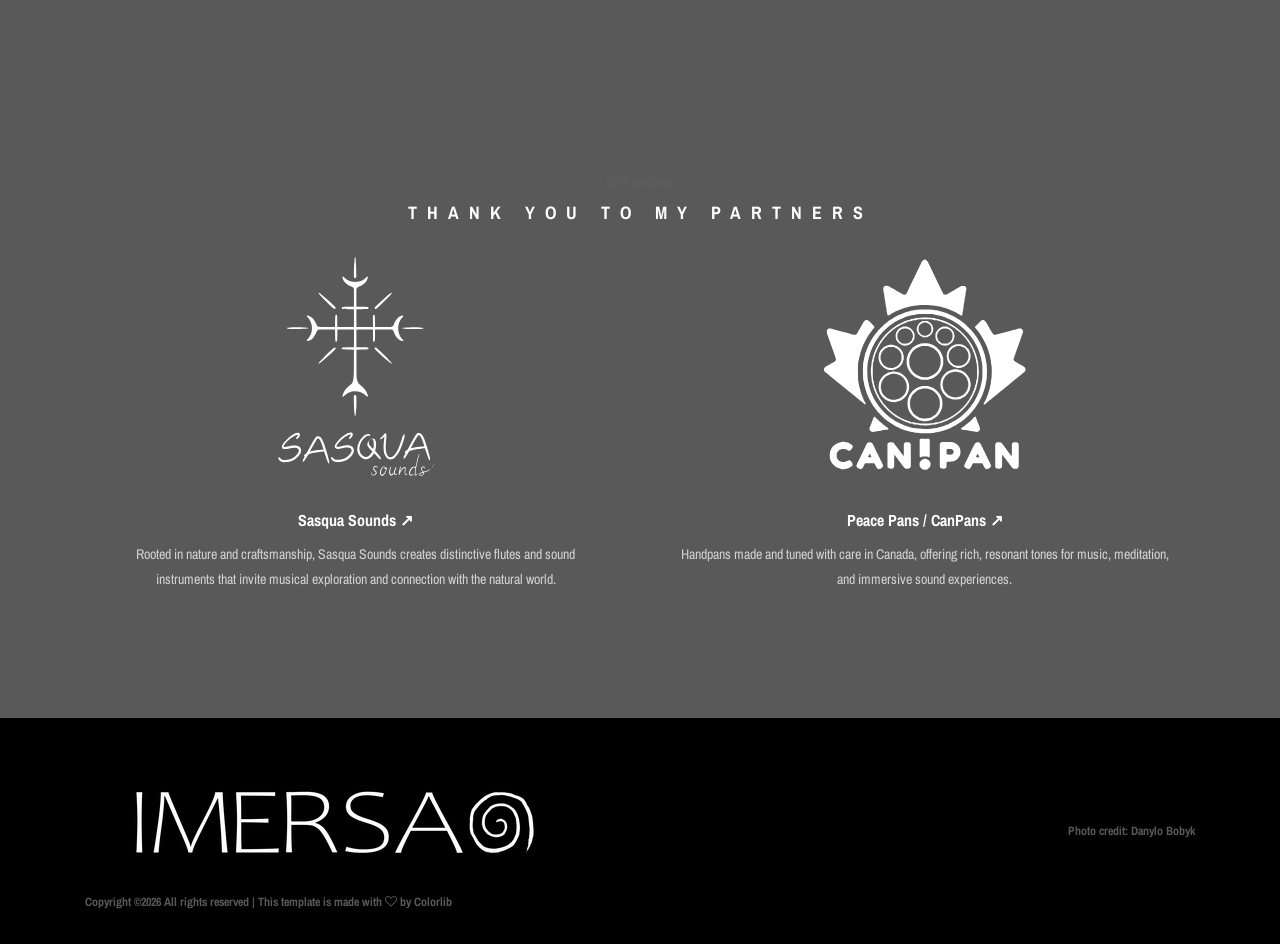
==== commit e503bd23: "Changement nom section biographie" ====
--- a/index.html
+++ b/index.html
@@ -655,7 +655,7 @@
                             <div class="classynav">
                                 <ul>
                                     <li><a href="#accueil" class="t" data-en="Home" data-fr="Accueil">Home</a></li>
-                                    <li><a href="#bio" class="t" data-en="Biography" data-fr="Biographie">Biography</a></li>
+                                    <li><a href="#bio" class="t" data-en="About" data-fr="À propos">About</a></li>
                                     <li><a href="#media" class="t" data-en="Music &amp; Video" data-fr="Musique &amp; Vidéo">Music &amp; Video</a></li>
                                     <li><a href="#evenements" class="t" data-en="Events" data-fr="Événements">Events</a></li>
                                     <li><a href="#contact" class="t" data-en="Contact" data-fr="Contact">Contact</a></li>
@@ -722,7 +722,7 @@
                 <div class="col-12">
                     <div class="section-heading white wow fadeInUp" data-wow-delay="100ms">
                         <p class="t" data-en="About the Artist" data-fr="À propos de l'artiste">About the Artist</p>
-                        <h2 class="t" data-en="Biography" data-fr="Biographie">Biography</h2>
+                        <h2 class="t" data-en="About" data-fr="À propos">About</h2>
                     </div>
                 </div>
             </div>
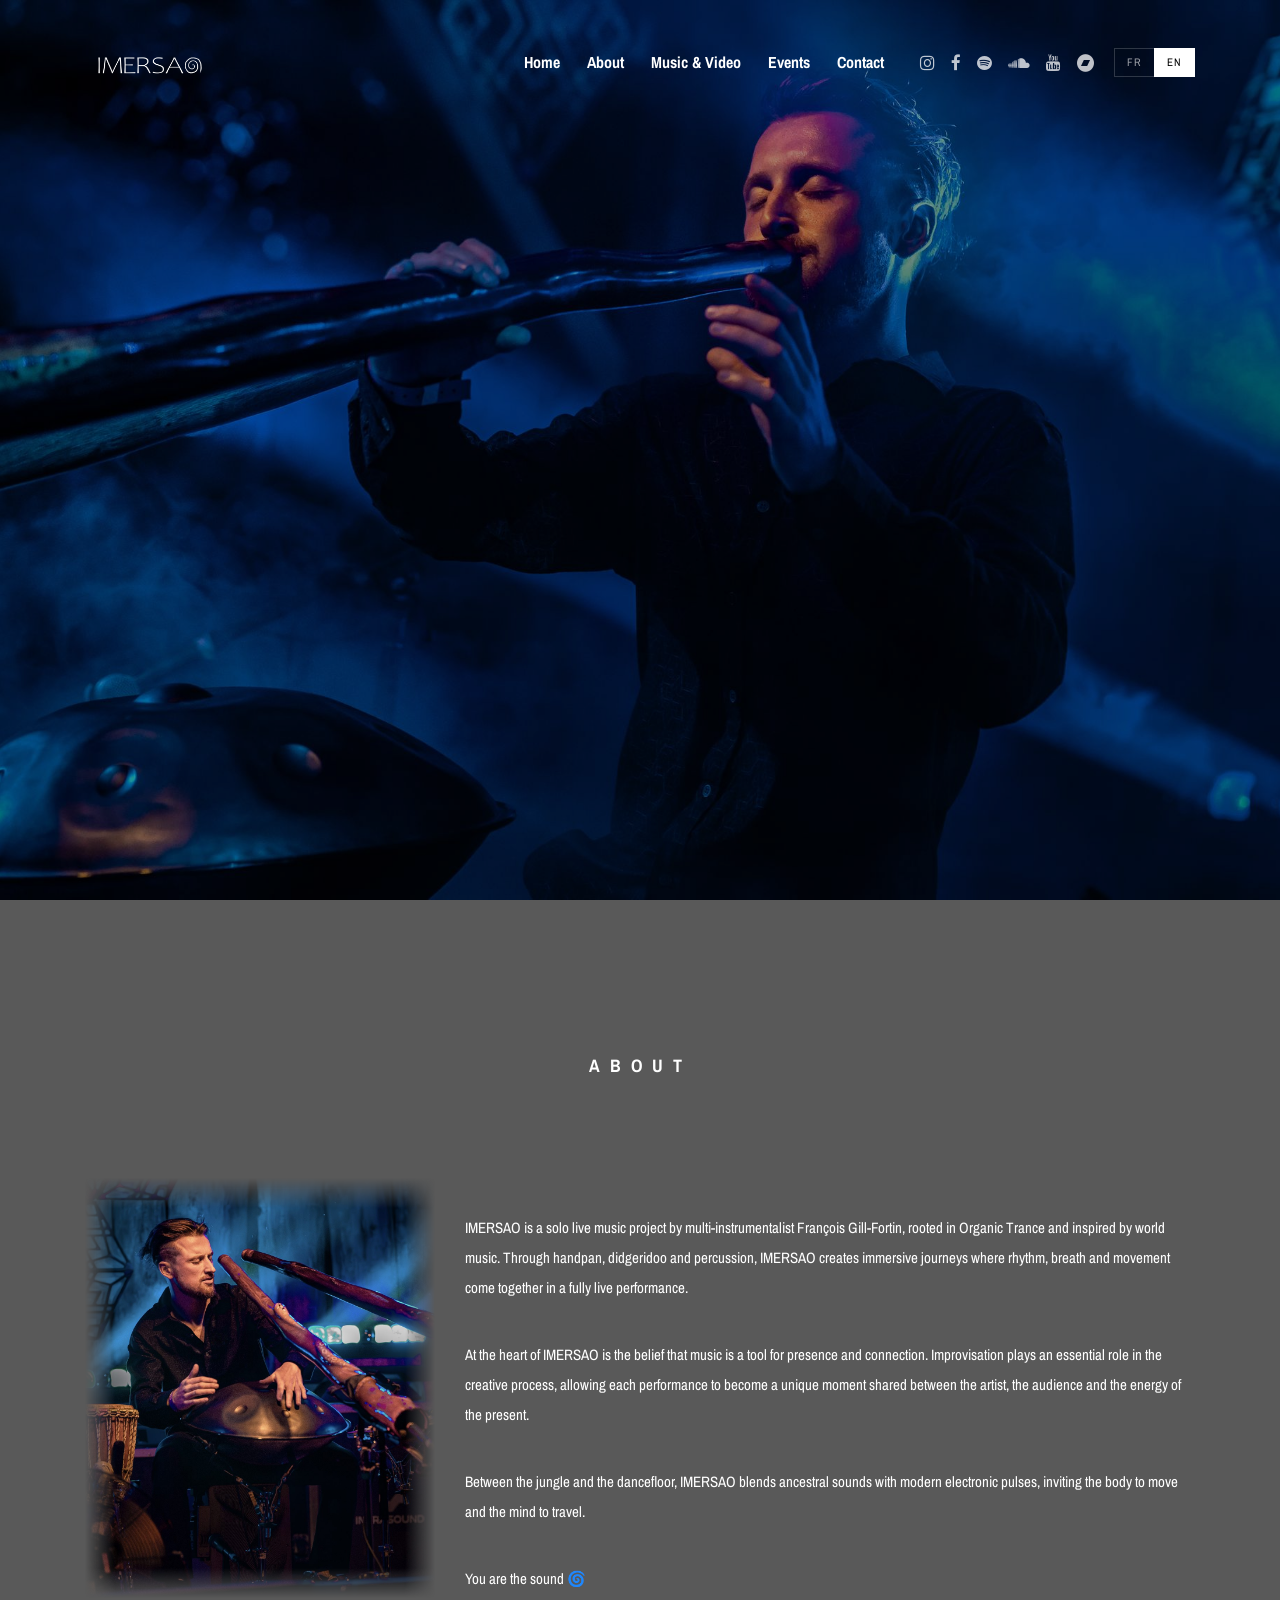
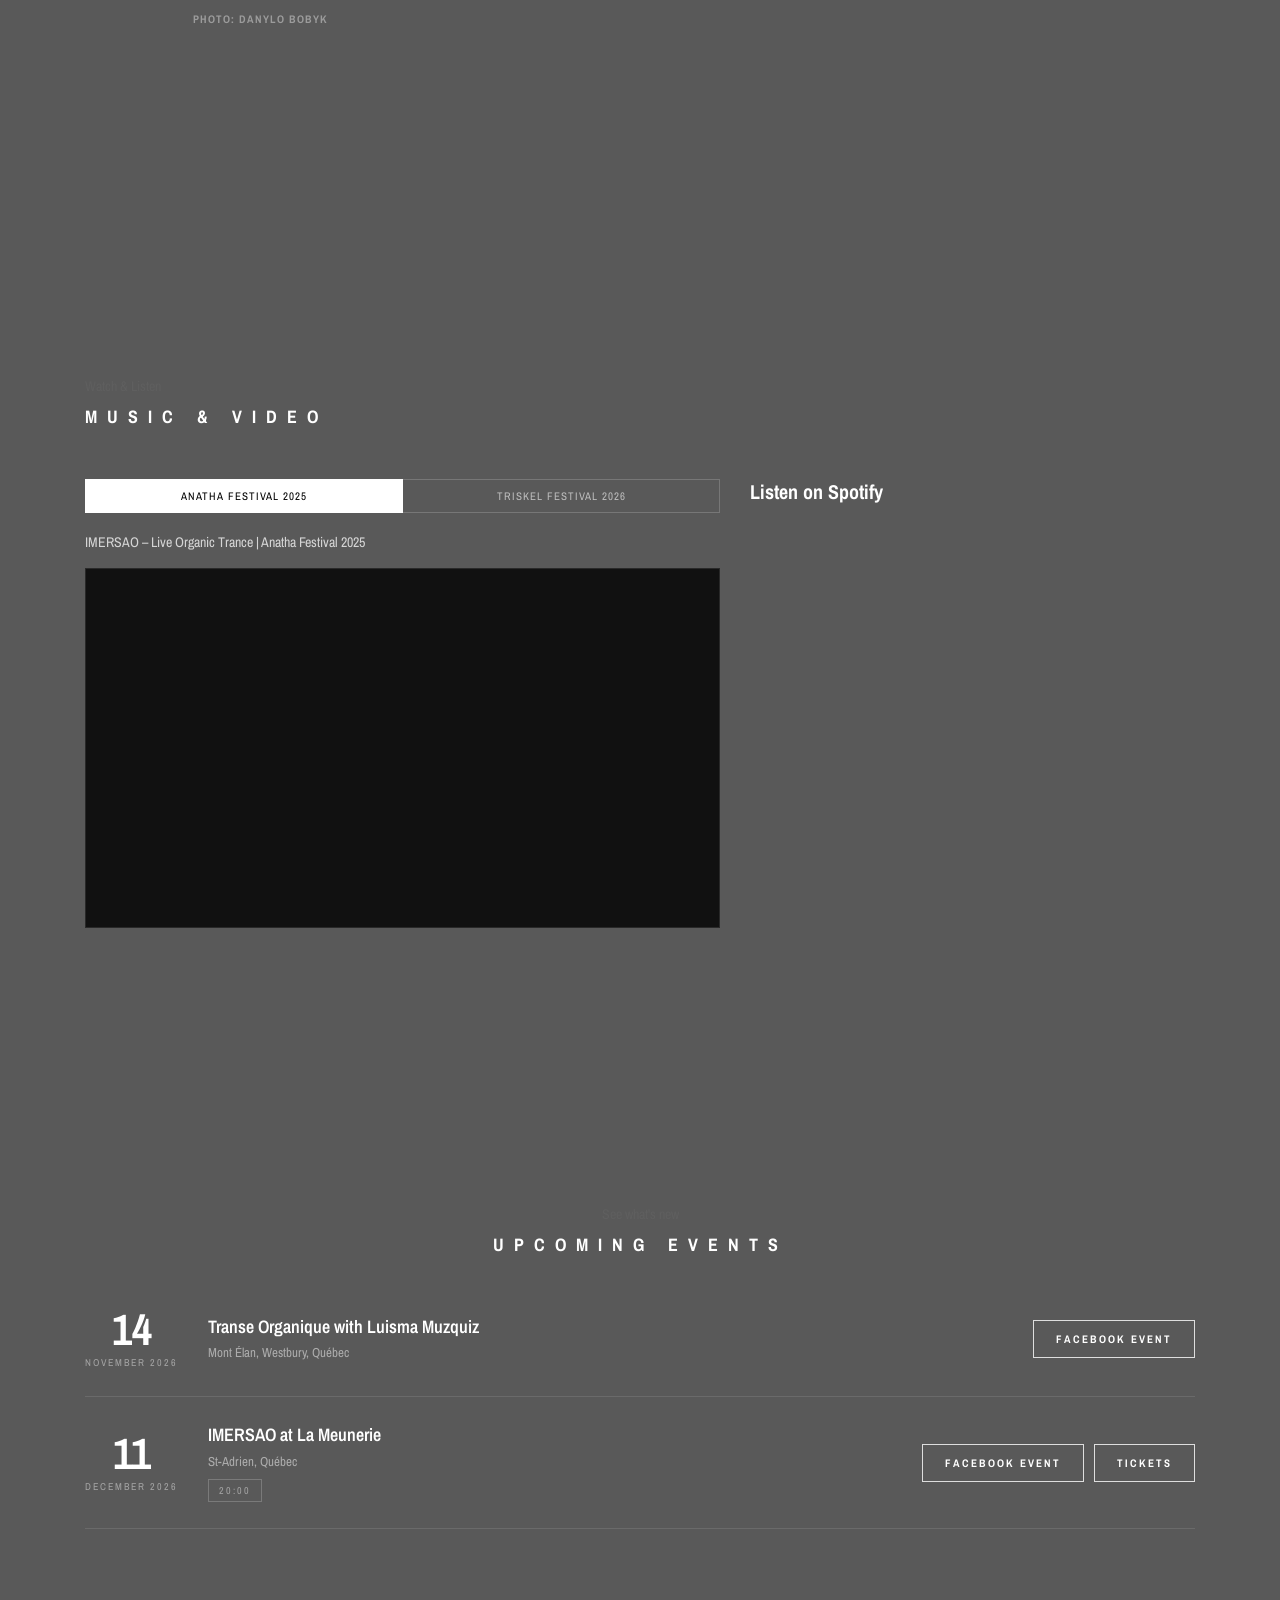
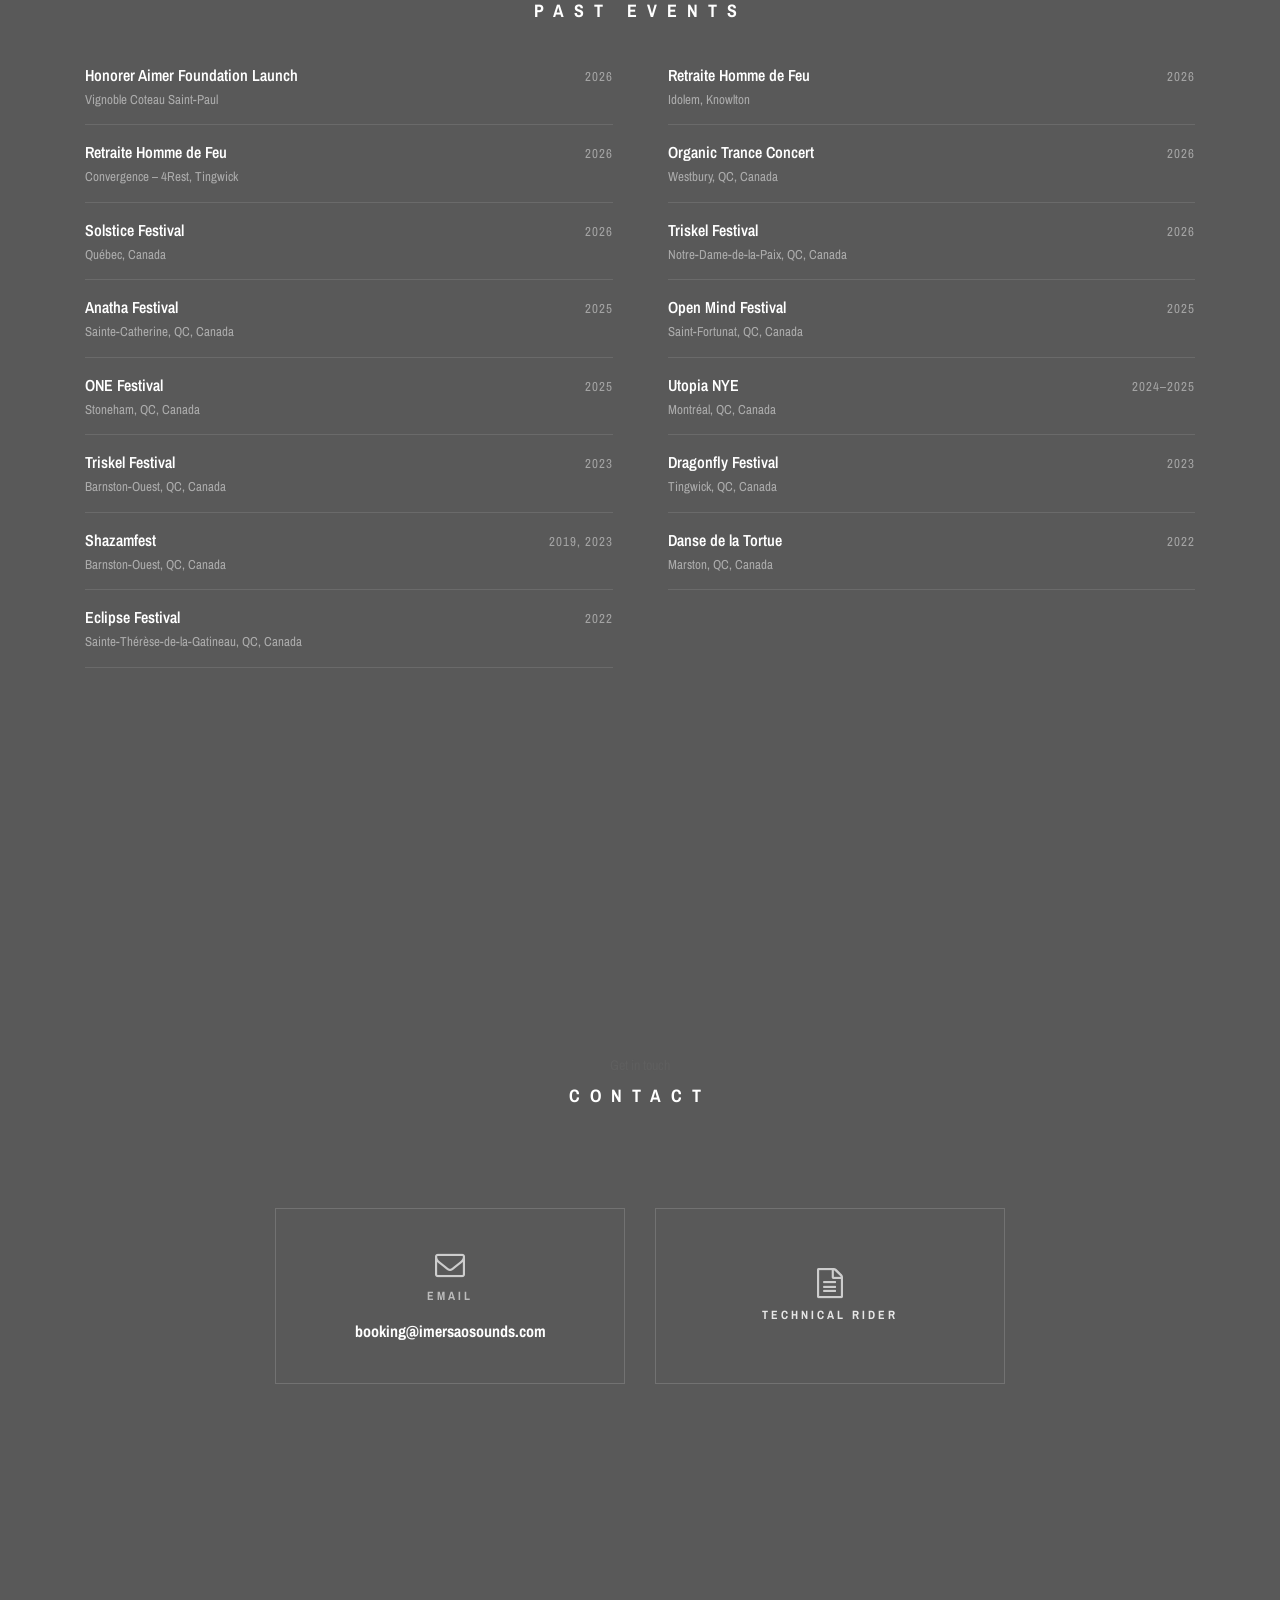
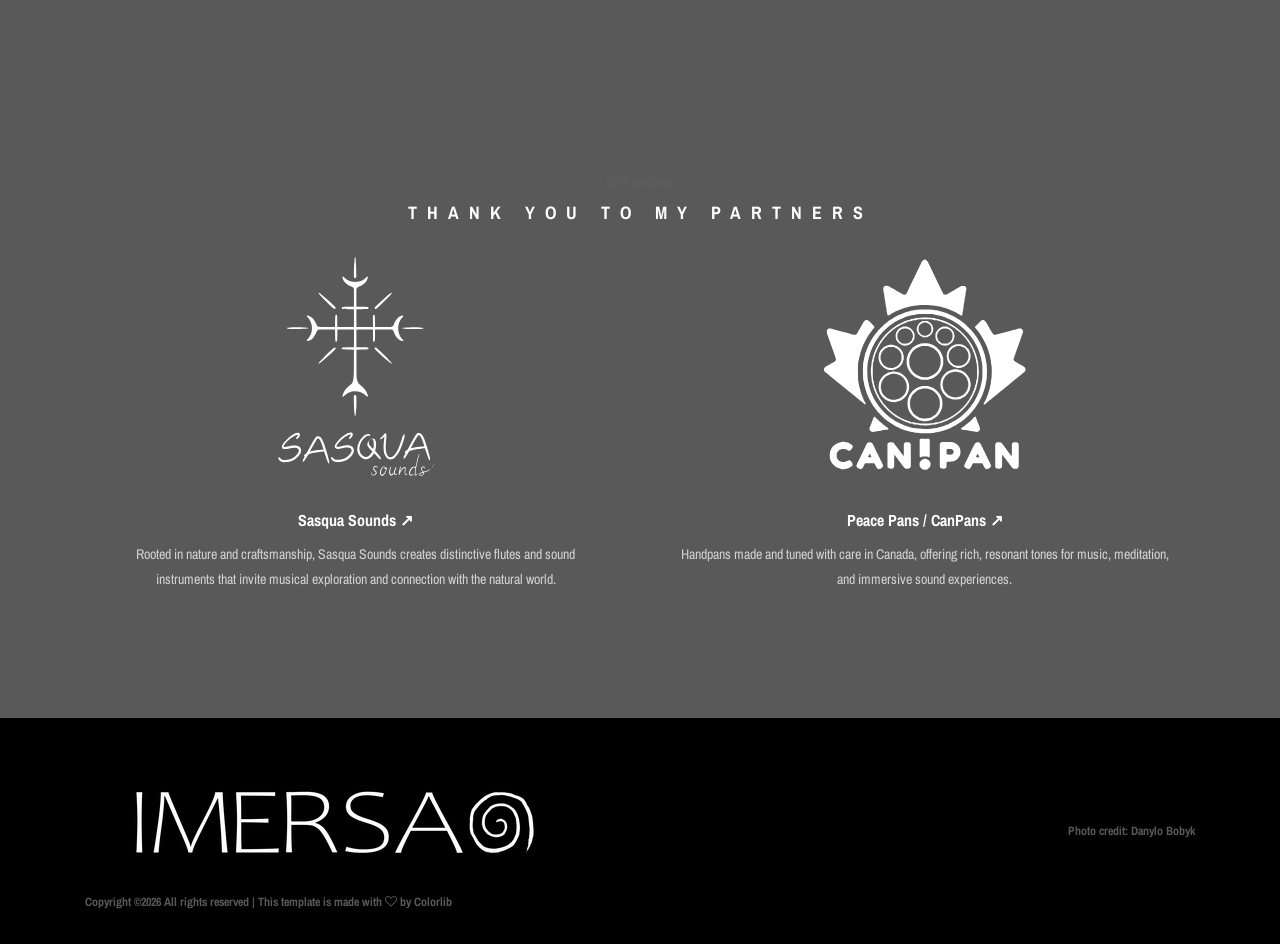
==== commit a5f55e43: "Changement nom section biographie v2" ====
--- a/index.html
+++ b/index.html
@@ -721,7 +721,6 @@
             <div class="row">
                 <div class="col-12">
                     <div class="section-heading white wow fadeInUp" data-wow-delay="100ms">
-                        <p class="t" data-en="About the Artist" data-fr="À propos de l'artiste">About the Artist</p>
                         <h2 class="t" data-en="About" data-fr="À propos">About</h2>
                     </div>
                 </div>
